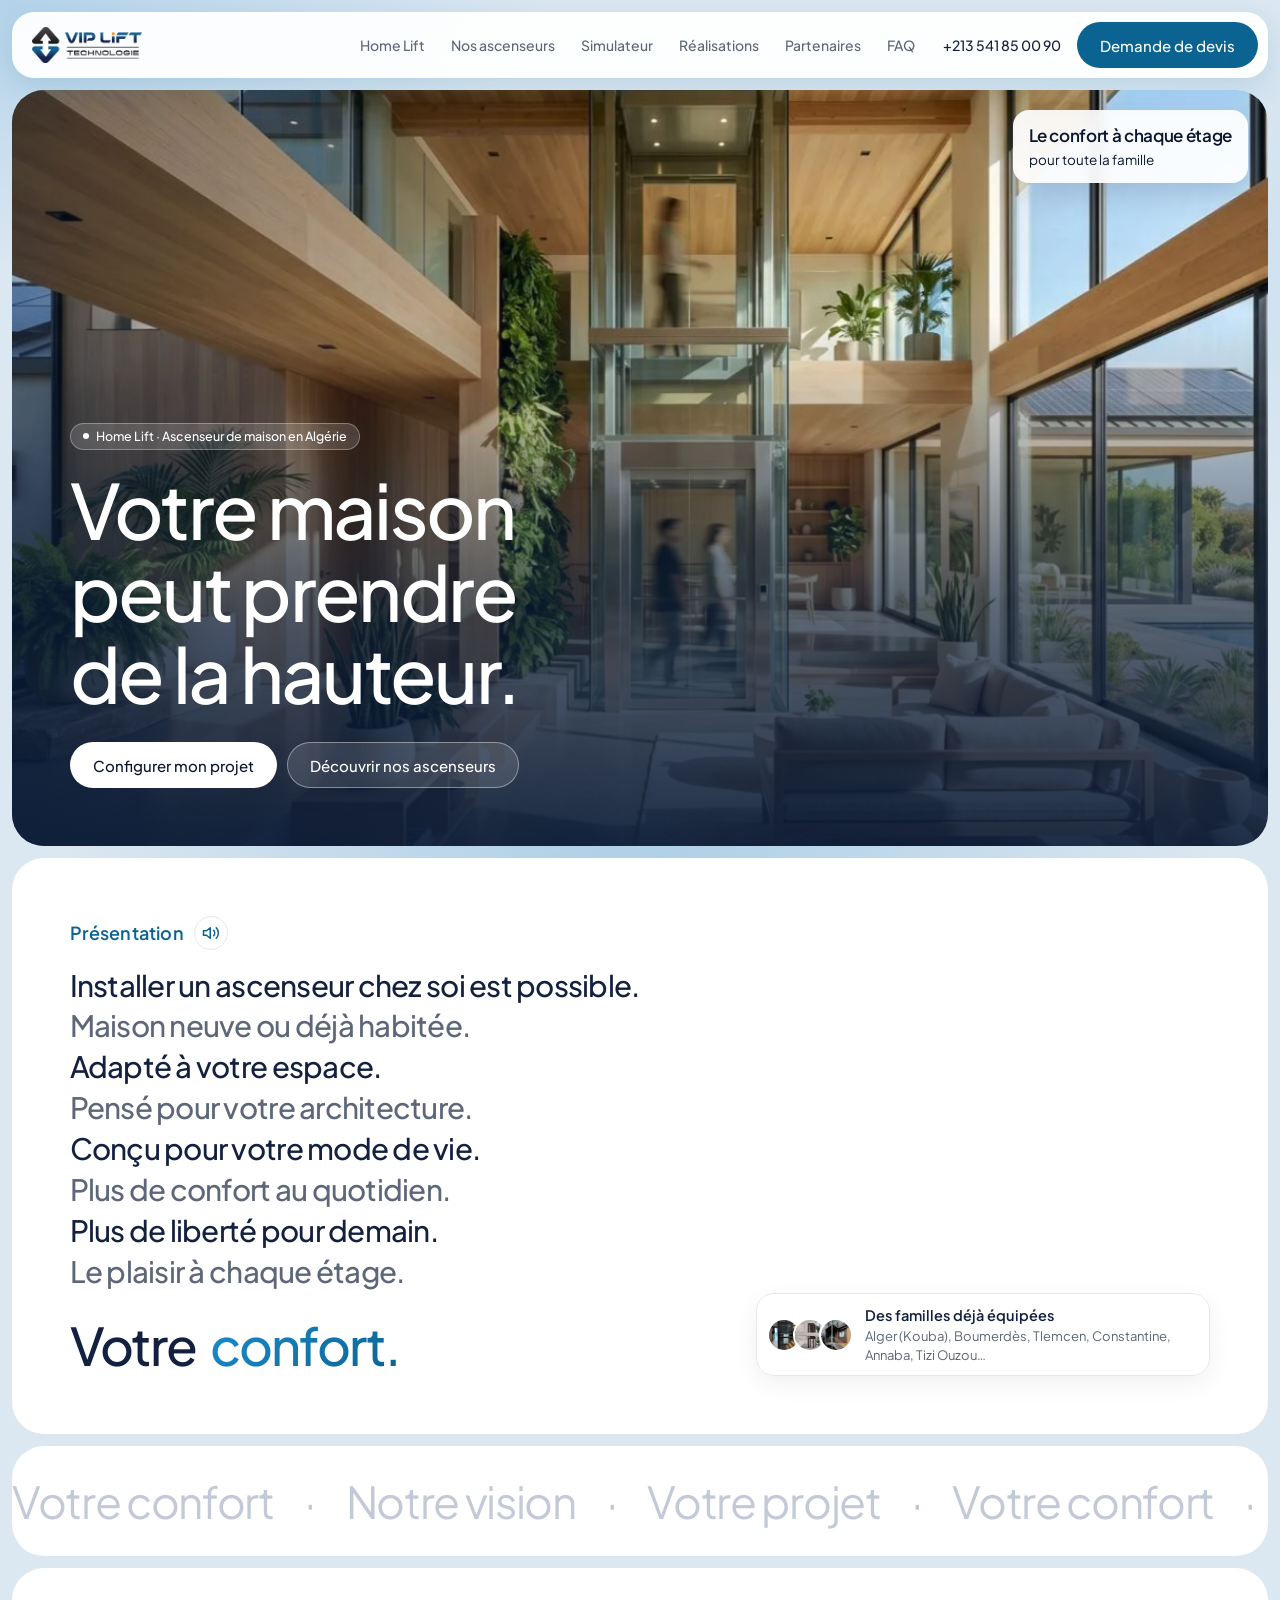
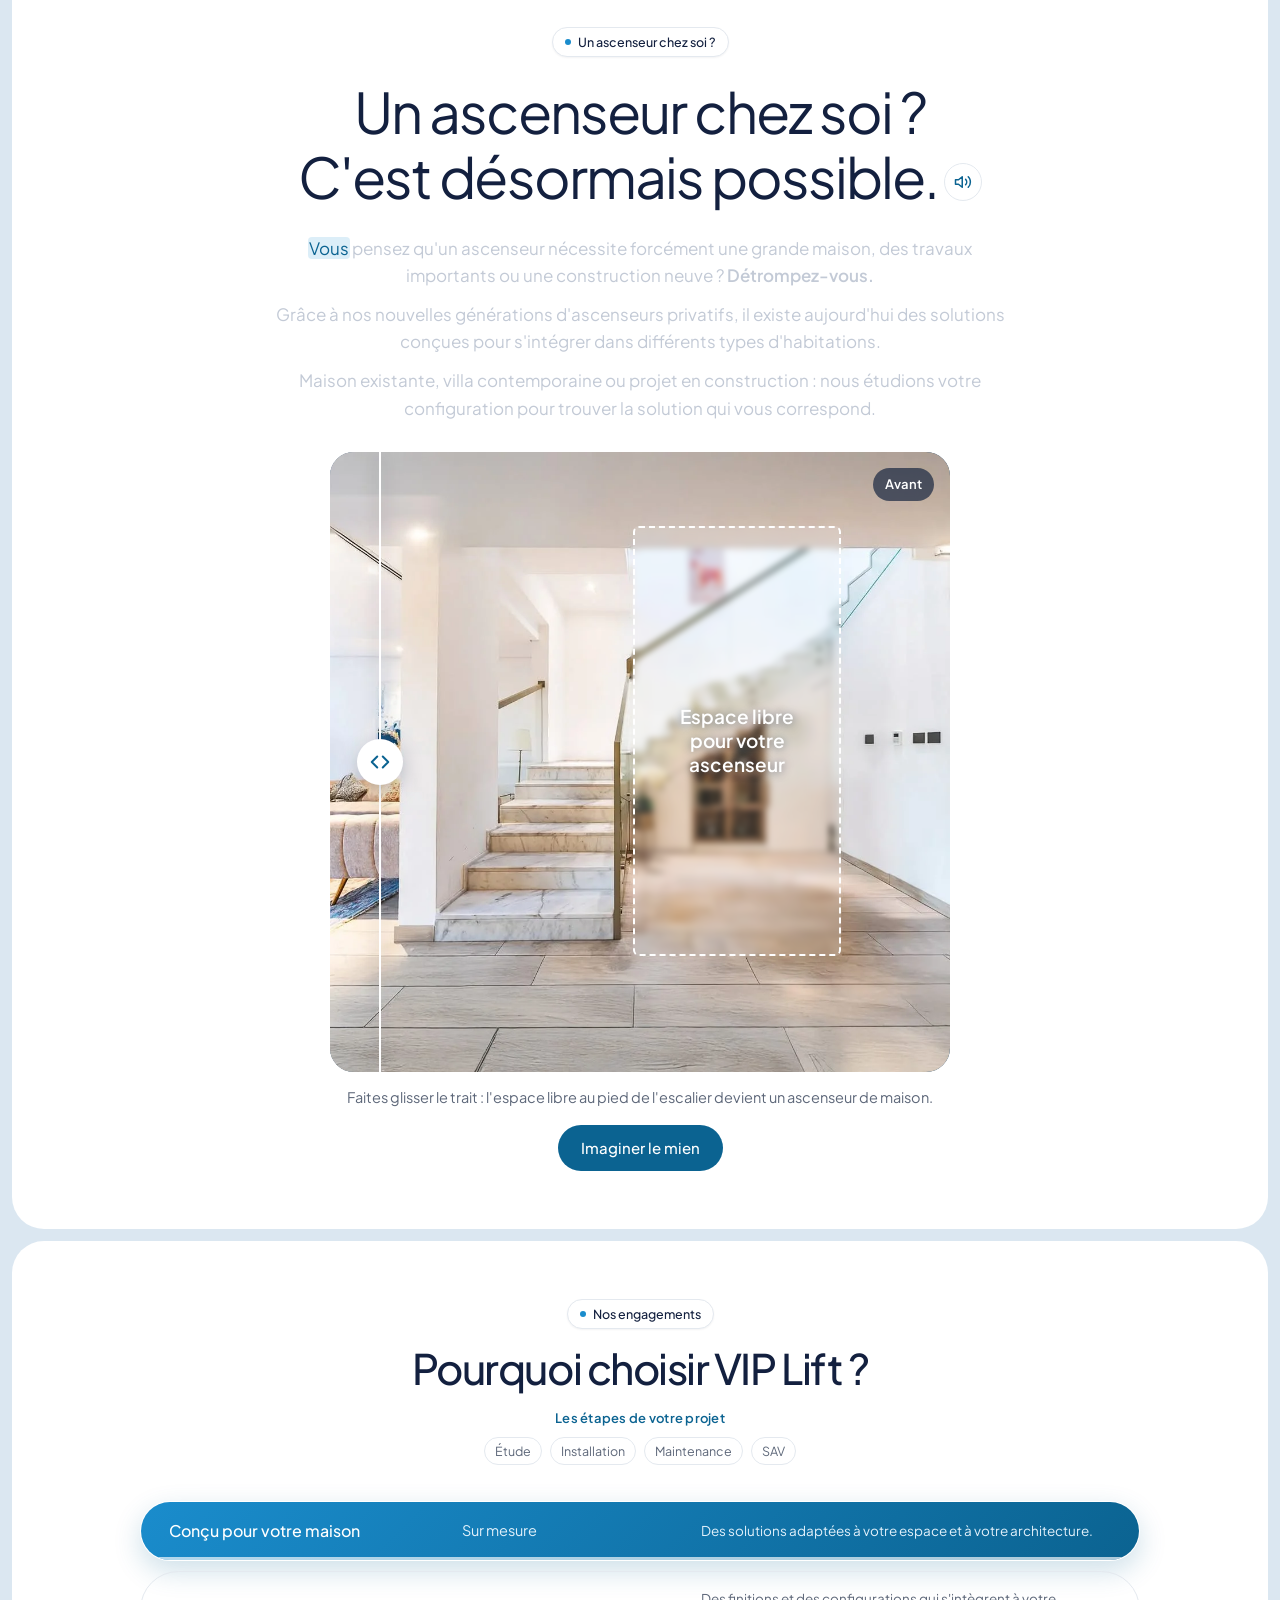
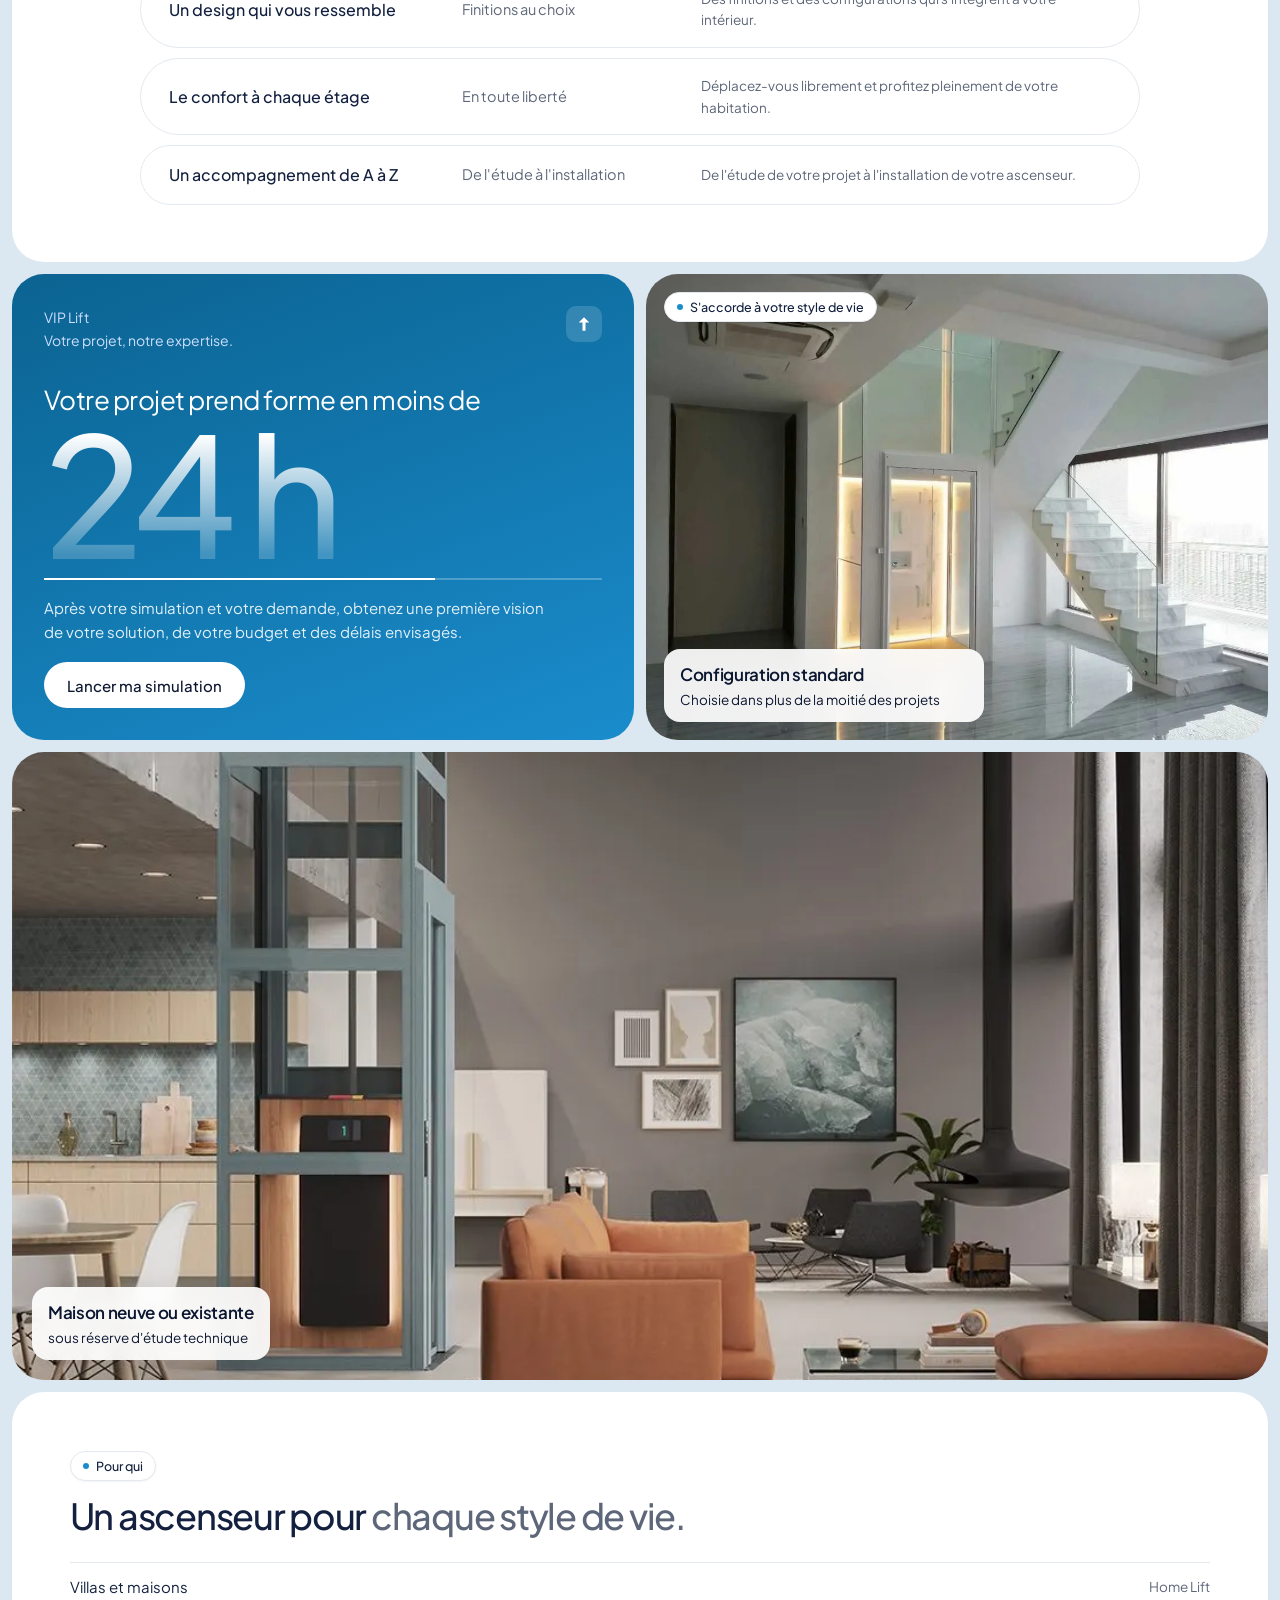
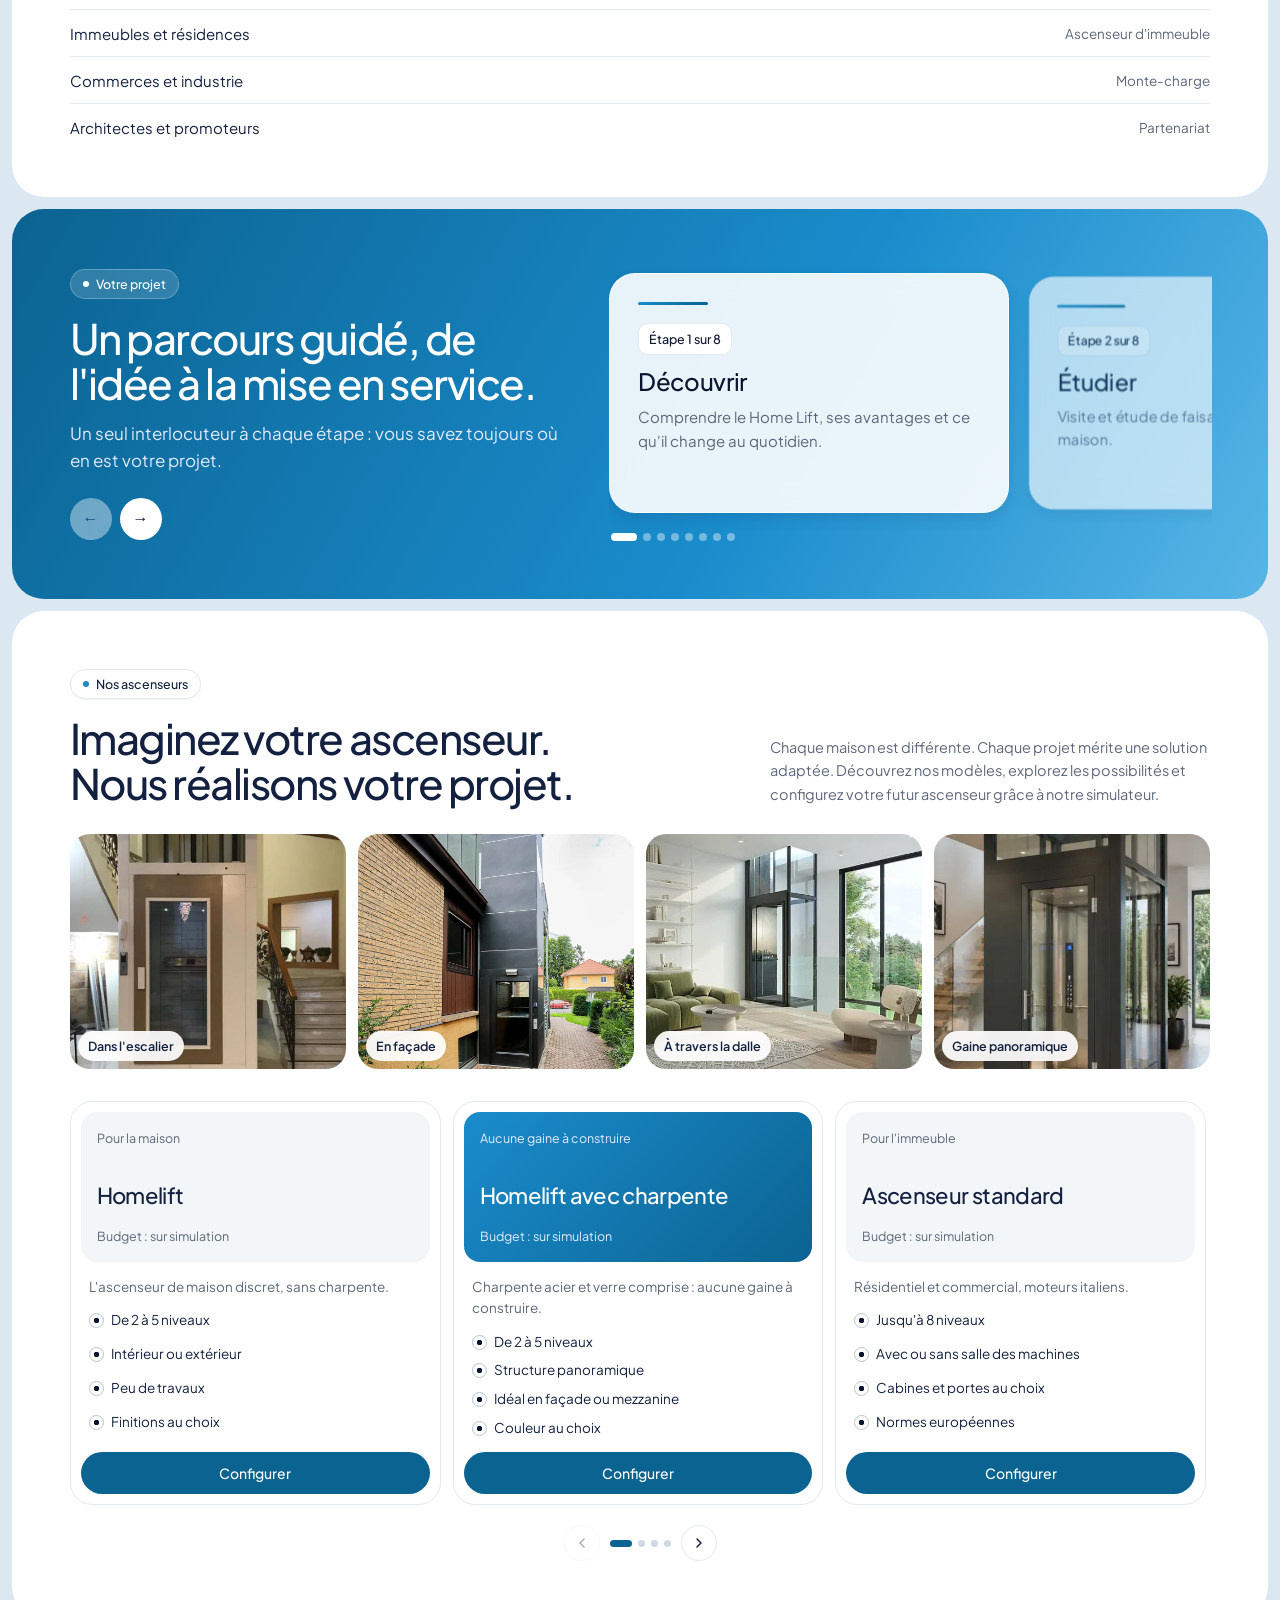
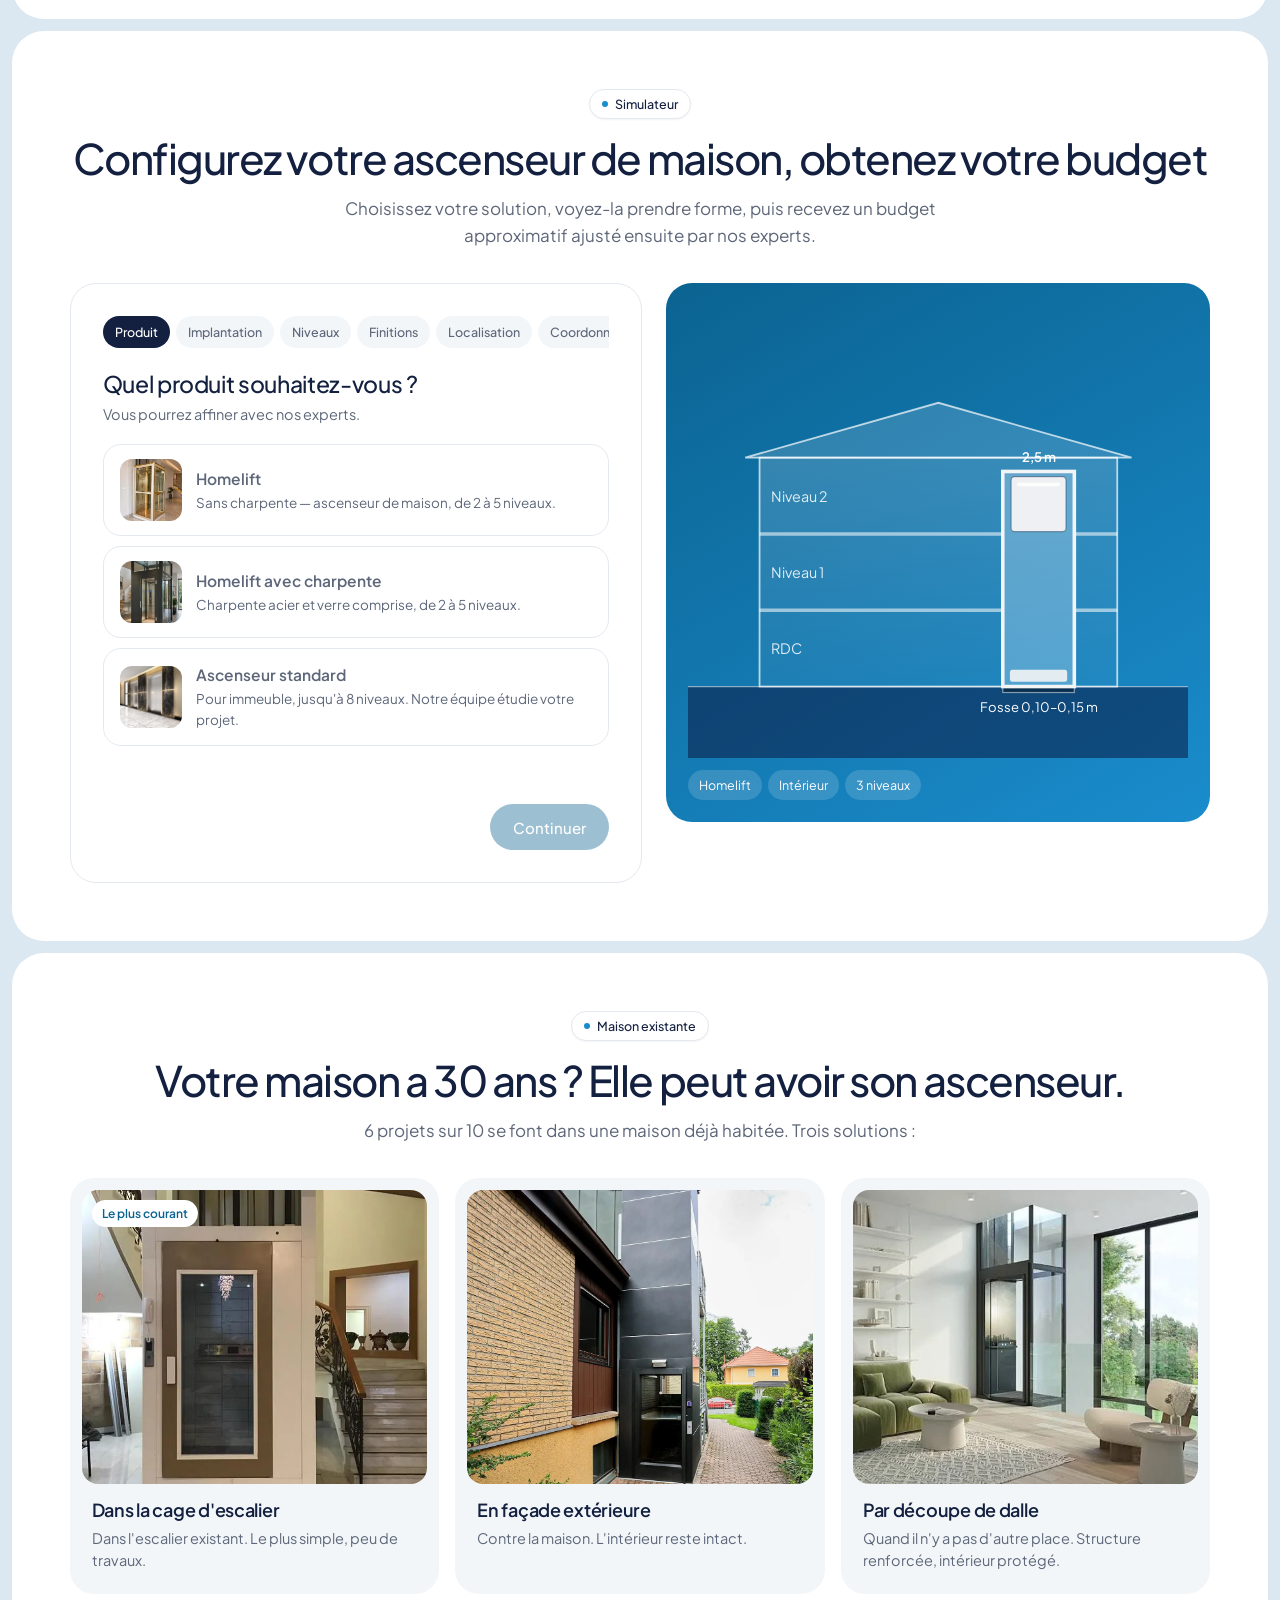
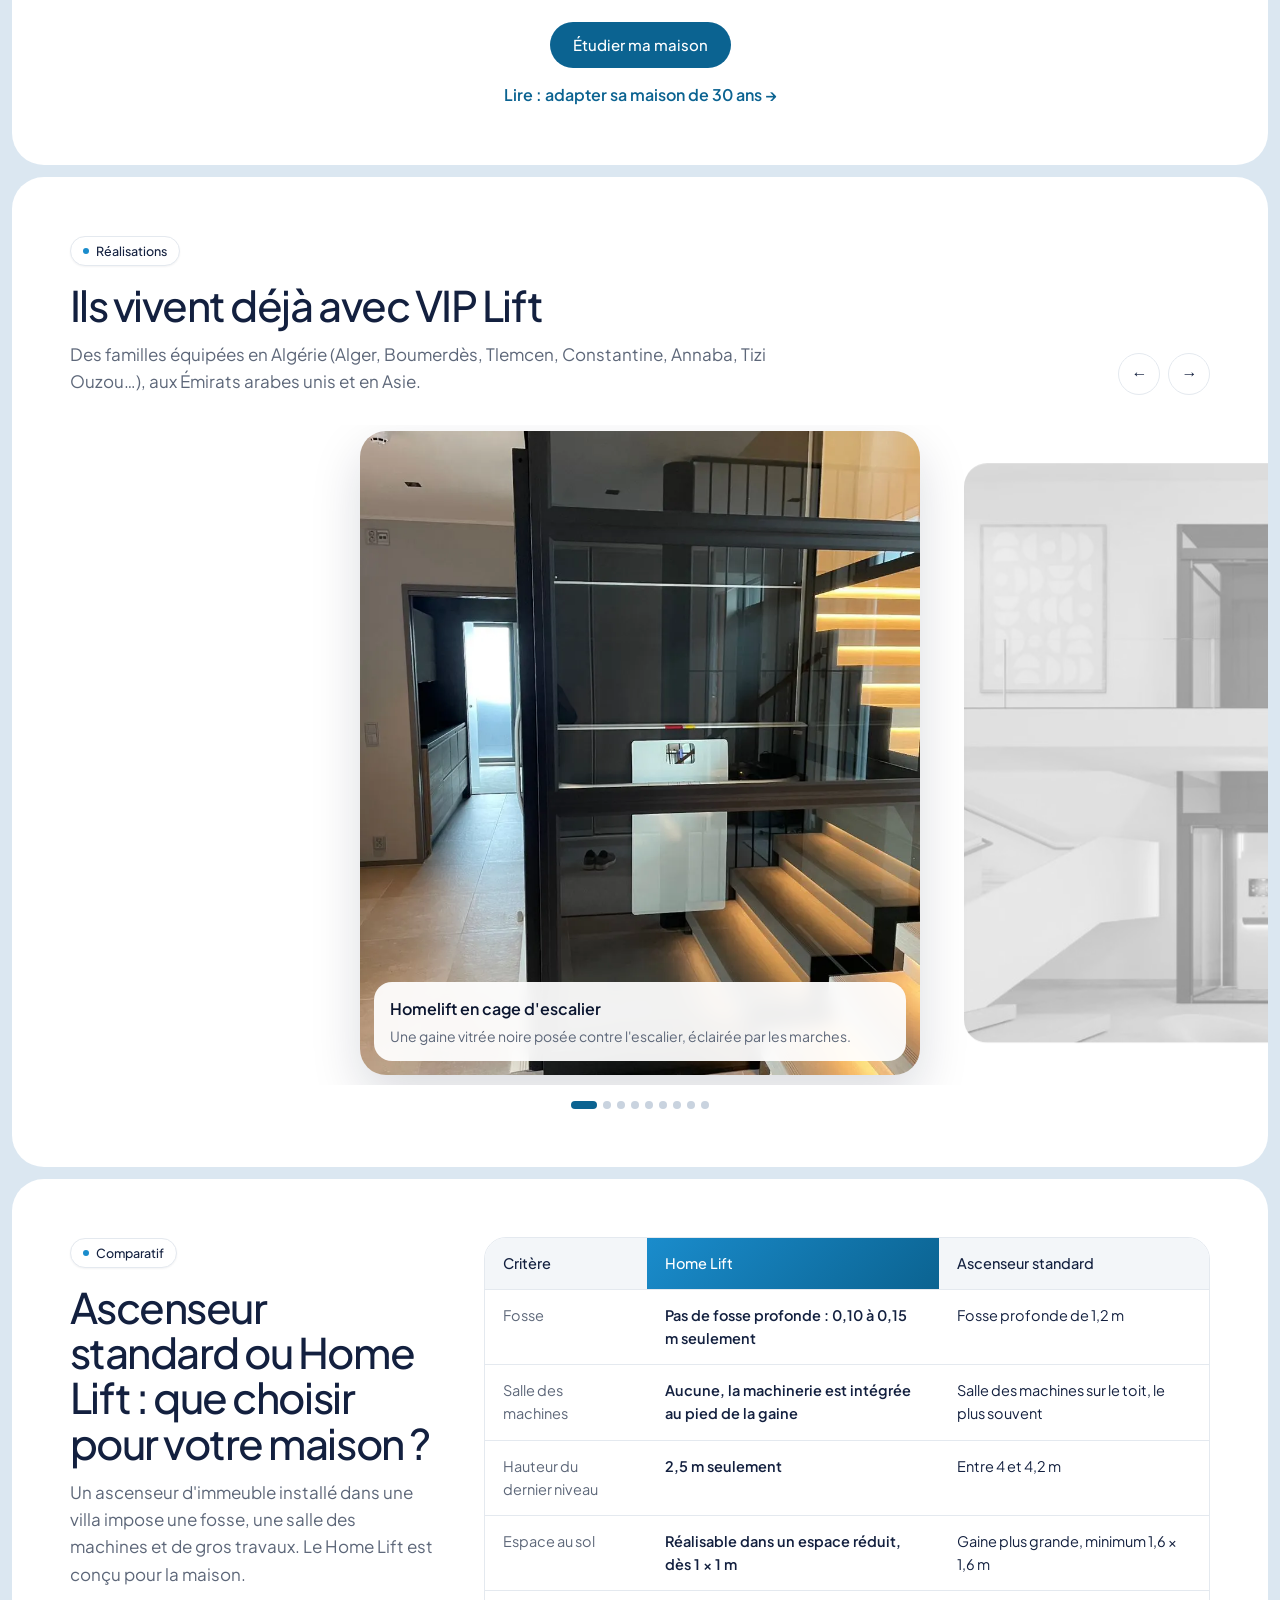
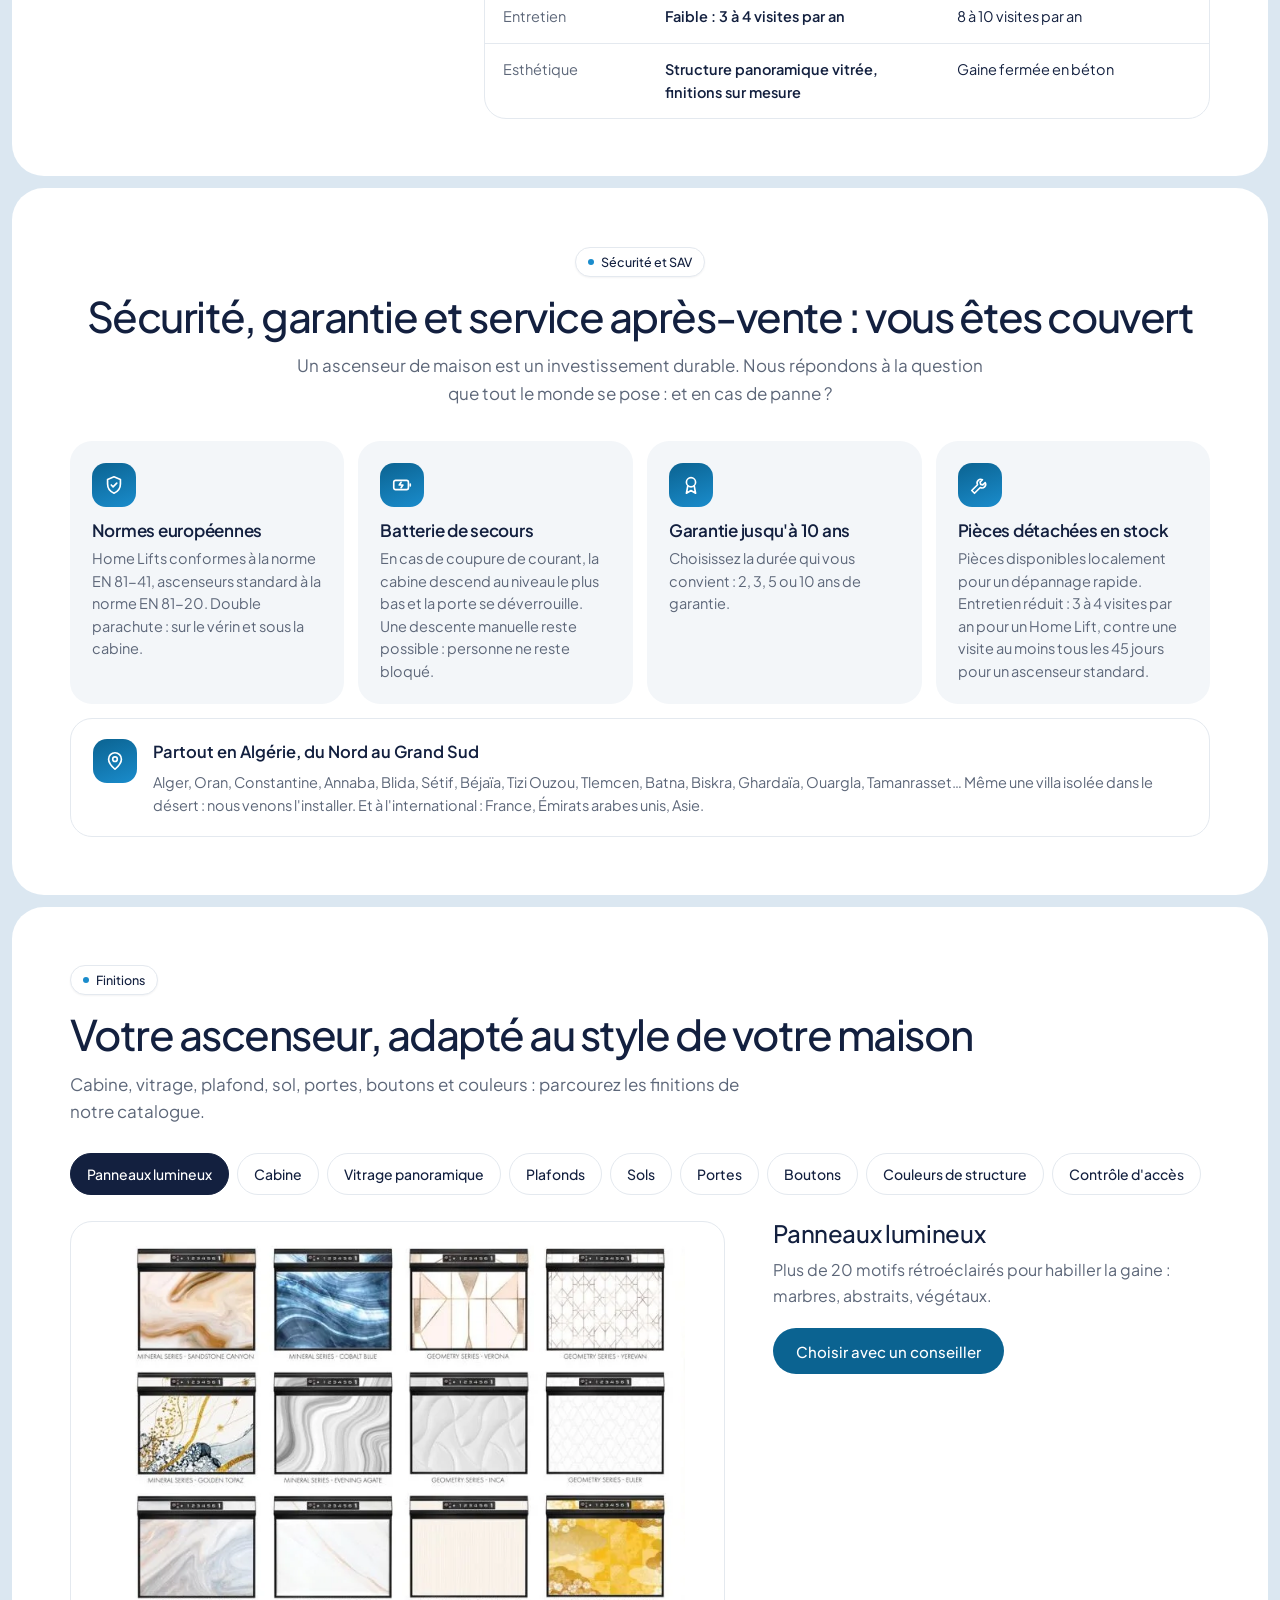
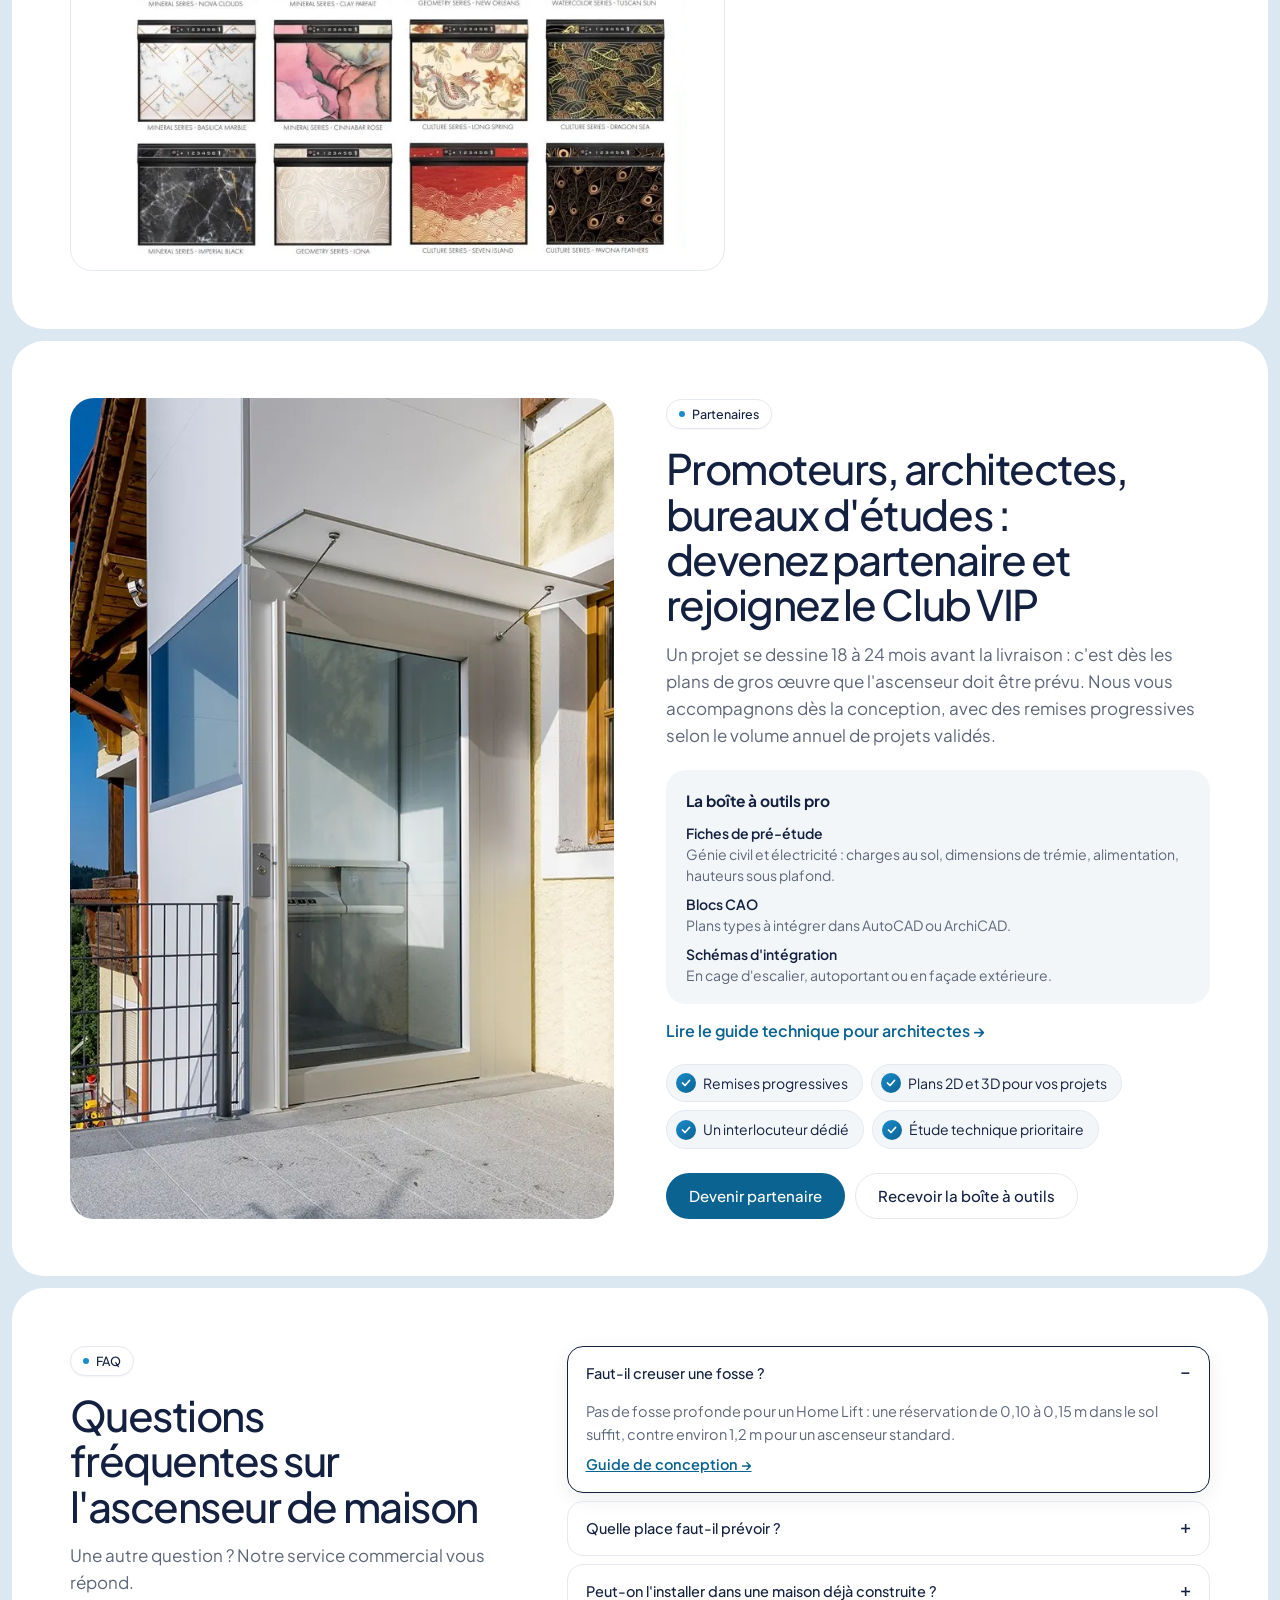
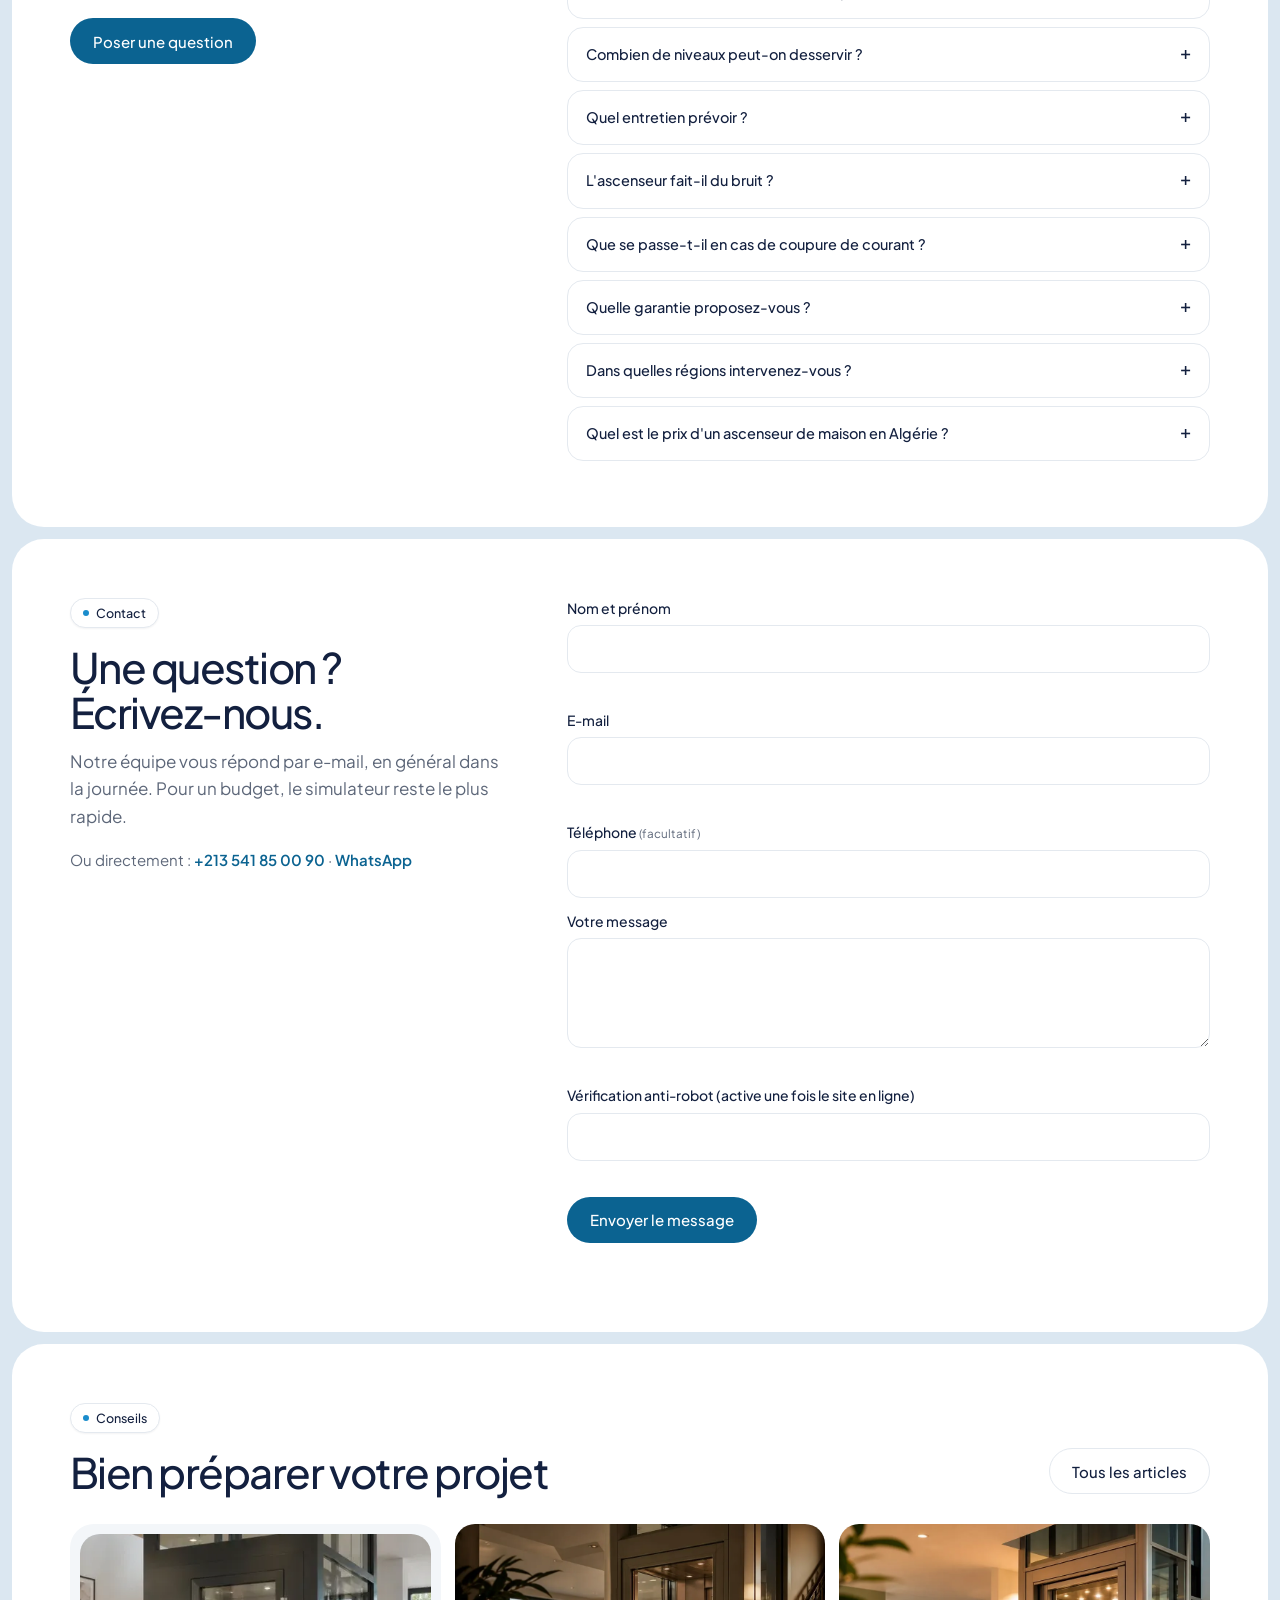
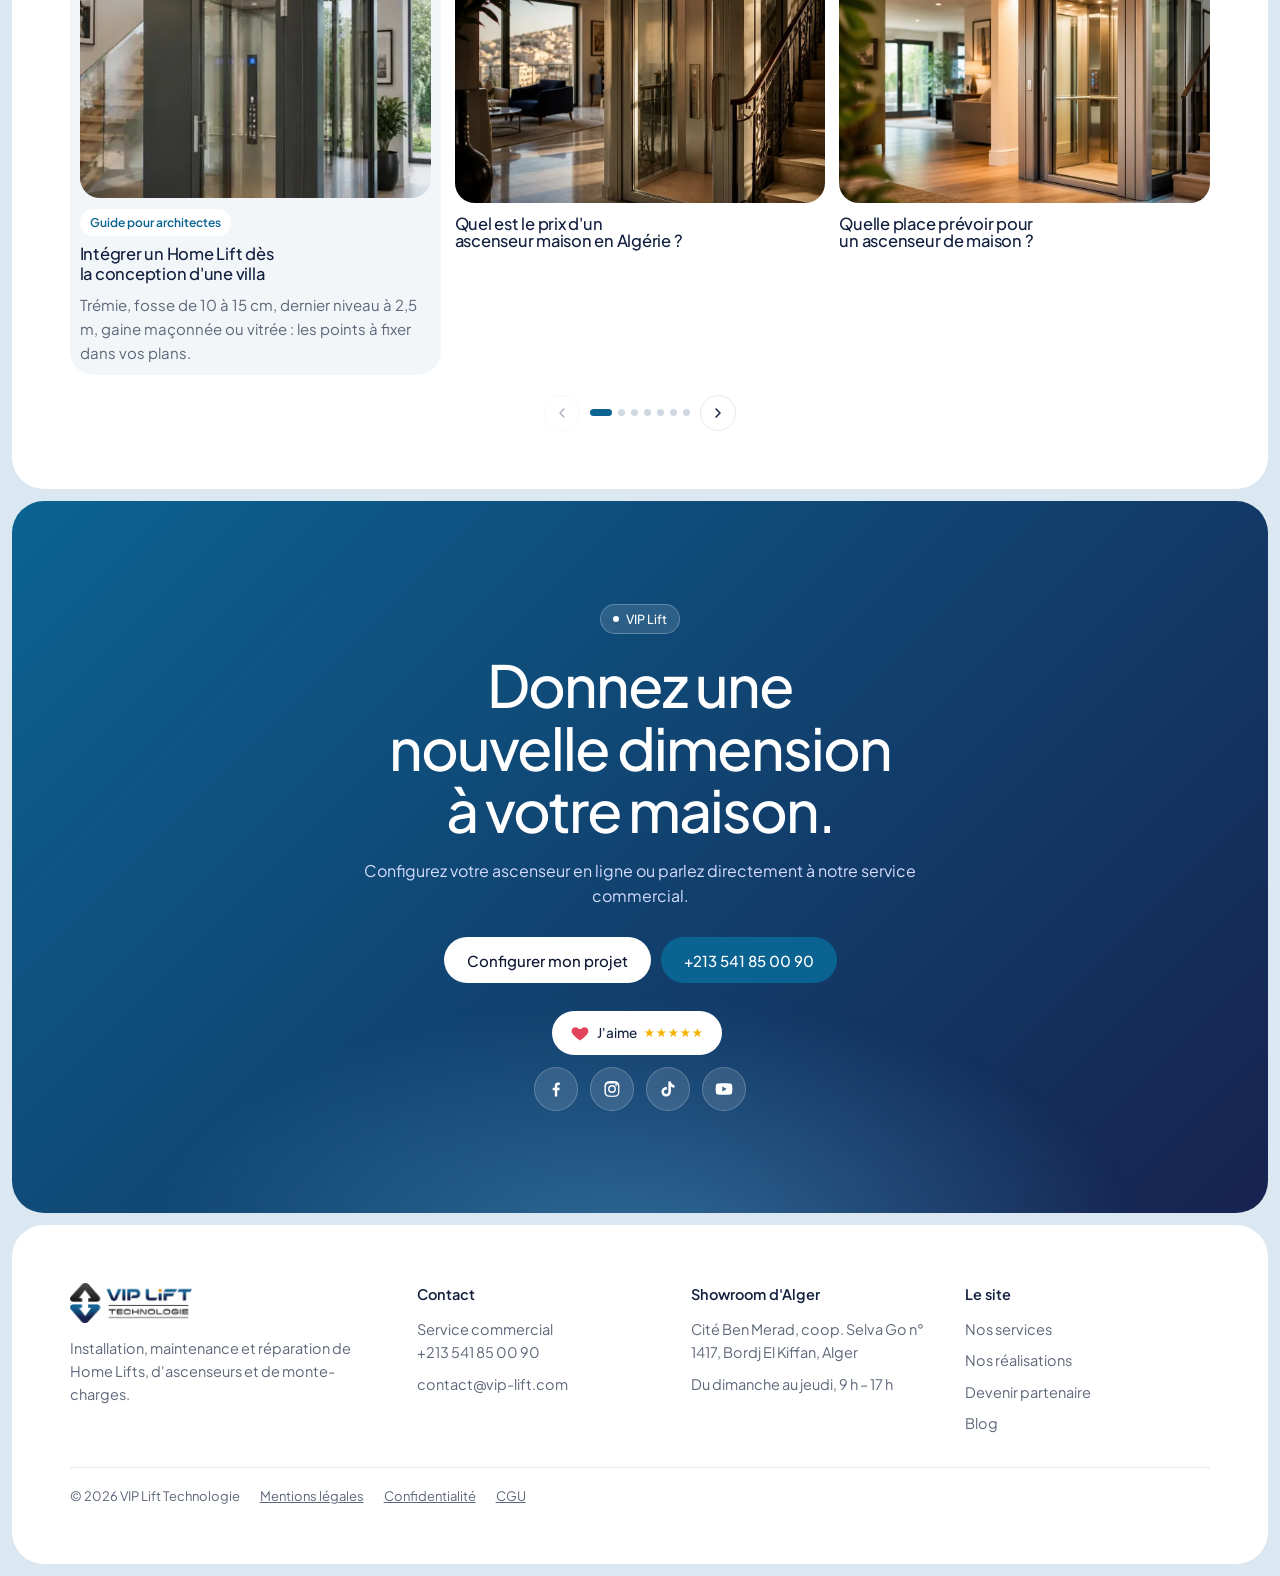
==== mise-en-ligne/index.html @ 2a2d38a4 "Nos ascenseurs : 4 photos d'implantation, modèles dans un carrousel à cartes de même taille Co-Autho" ====
<!DOCTYPE html>
<html lang="fr">
<head>
<meta charset="UTF-8">
<meta name="viewport" content="width=device-width, initial-scale=1">
<title>Ascenseur de maison &amp; Home Lift en Algérie | VIP Lift</title>
<meta name="description" content="Expert en ascenseurs privatifs et home lifts en Algérie. Solutions sur mesure, design et sécurisées pour villas et bâtiments. Devis gratuit.">
<link rel="canonical" href="https://vip-lift.com/">
<meta name="theme-color" content="#0b6391">
<meta property="og:type" content="website">
<meta property="og:locale" content="fr_DZ">
<meta property="og:site_name" content="VIP Lift Technologie">
<meta property="og:title" content="Ascenseur de maison &amp; Home Lift en Algérie | VIP Lift">
<meta property="og:description" content="Expert en ascenseurs privatifs et home lifts en Algérie. Solutions sur mesure, design et sécurisées pour villas et bâtiments. Devis gratuit.">
<meta property="og:url" content="https://vip-lift.com/">
<meta property="og:image" content="https://vip-lift.com/img/accueil.webp">
<meta name="twitter:card" content="summary_large_image">
<link rel="preload" as="image" href="img/accueil.webp" fetchpriority="high">
<script type="application/ld+json">[{"@context": "https://schema.org", "@type": "HomeAndConstructionBusiness", "@id": "https://vip-lift.com/#entreprise", "name": "VIP Lift Technologie", "description": "Fourniture, installation et maintenance de Home Lifts (ascenseurs de maison), d'ascenseurs d'immeuble et de monte-charges en Algérie.", "url": "https://vip-lift.com/", "logo": "https://vip-lift.com/img/logo-h.png", "image": "https://vip-lift.com/img/accueil.webp", "telephone": "+213541850090", "email": "contact@vip-lift.com", "address": {"@type": "PostalAddress", "streetAddress": "Cité Ben Merad, coopérative Selva Go n° 1417", "addressLocality": "Bordj El Kiffan", "addressRegion": "Alger", "addressCountry": "DZ"}, "areaServed": [{"@type": "Country", "name": "Algérie"}, {"@type": "Country", "name": "France"}, {"@type": "Country", "name": "Émirats arabes unis"}], "knowsAbout": ["Home Lift", "Ascenseur de maison", "Ascenseur privatif", "Ascenseur d'immeuble", "Monte-charge"], "openingHoursSpecification": [{"@type": "OpeningHoursSpecification", "dayOfWeek": ["Sunday", "Monday", "Tuesday", "Wednesday", "Thursday"], "opens": "09:00", "closes": "17:00"}], "sameAs": ["https://www.facebook.com/viplifttechnologie/", "https://www.instagram.com/vip.lift.algeria/", "https://www.tiktok.com/@vip.lift"], "hasMap": "https://maps.google.com/?cid=10675957484055196396"}, {"@context": "https://schema.org", "@type": "FAQPage", "mainEntity": [{"@type": "Question", "name": "Faut-il creuser une fosse ?", "acceptedAnswer": {"@type": "Answer", "text": "Pas de fosse profonde pour un Home Lift : une réservation de 0,10 à 0,15 m dans le sol suffit, contre environ 1,2 m pour un ascenseur standard."}}, {"@type": "Question", "name": "Quelle place faut-il prévoir ?", "acceptedAnswer": {"@type": "Answer", "text": "Un Home Lift peut s'installer dans un espace réduit, à partir de 1 × 1 m au sol. Un ascenseur standard demande une gaine d'au moins 1,6 × 1,6 m."}}, {"@type": "Question", "name": "Peut-on l'installer dans une maison déjà construite ?", "acceptedAnswer": {"@type": "Answer", "text": "Oui, sous réserve de faisabilité technique : dans un hall, une cage d'escalier, une trémie de dalle ou à l'extérieur, en façade. La visite technique permet de le confirmer."}}, {"@type": "Question", "name": "Combien de niveaux peut-on desservir ?", "acceptedAnswer": {"@type": "Answer", "text": "De 2 à 5 niveaux pour un Home Lift, avec ou sans charpente. Au-delà, nous proposons un ascenseur standard."}}, {"@type": "Question", "name": "Quel entretien prévoir ?", "acceptedAnswer": {"@type": "Answer", "text": "Un entretien faible : 3 à 4 visites par an pour un Home Lift, contre une visite au moins tous les 45 jours (8 à 10 par an) pour un ascenseur standard. Nos pièces détachées sont en stock localement."}}, {"@type": "Question", "name": "L'ascenseur fait-il du bruit ?", "acceptedAnswer": {"@type": "Answer", "text": "Très peu. Le moteur hydraulique est installé au pied de la gaine, loin des chambres, et ne travaille qu'à la montée : la descente se fait par gravité."}}, {"@type": "Question", "name": "Que se passe-t-il en cas de coupure de courant ?", "acceptedAnswer": {"@type": "Answer", "text": "Une batterie de secours prend le relais : la cabine descend au niveau le plus bas et la porte se déverrouille pour que les personnes puissent sortir. Si la coupure se prolonge, une descente manuelle reste possible."}}, {"@type": "Question", "name": "Quelle garantie proposez-vous ?", "acceptedAnswer": {"@type": "Answer", "text": "Vous choisissez une garantie de 2, 3, 5 ou 10 ans. Nos Home Lifts sont conformes à la norme EN 81-41 et nos ascenseurs standard à la norme EN 81-20."}}, {"@type": "Question", "name": "Dans quelles régions intervenez-vous ?", "acceptedAnswer": {"@type": "Answer", "text": "Partout, sans limite géographique : dans toute l'Algérie, y compris le Grand Sud, en France et à l'international (Émirats arabes unis, Asie)."}}, {"@type": "Question", "name": "Quel est le prix d'un ascenseur de maison en Algérie ?", "acceptedAnswer": {"@type": "Answer", "text": "Le budget dépend du produit, du nombre de niveaux, de l'emplacement et de votre wilaya. Le simulateur vous donne un budget approximatif, confirmé ensuite par nos experts."}}]}]</script>
<link rel="icon" href="img/logo-h.png">
<link rel="preconnect" href="https://fonts.googleapis.com"><link rel="preconnect" href="https://fonts.gstatic.com" crossorigin>
<link href="https://fonts.googleapis.com/css2?family=Plus+Jakarta+Sans:wght@400;500;600&display=swap" rel="stylesheet">
<link rel="stylesheet" href="style.css?v=31">
<script>new MutationObserver(()=>{for(const c of document.querySelectorAll('.stack td:not([data-l])')){let i=0,p=c;while(p=p.previousElementSibling)i+=p.colSpan;c.dataset.l=c.closest('table').rows[0].cells[i]?.textContent||''}}).observe(document,{childList:true,subtree:true})</script>
</head>
<body>

<header class="nav"><div>
  <a class="logo" href="#accueil" aria-label="VIP Lift Technologie – accueil"><img src="img/logo-h.png" alt="VIP Lift Technologie" width="1024" height="334" decoding="async"></a>
  <nav aria-label="Navigation principale">
    <a href="#possible">Home Lift</a><a href="#offres">Nos ascenseurs</a><a href="#simulateur">Simulateur</a><a href="#realisations">Réalisations</a><a href="#partenaires">Partenaires</a><a href="#faq">FAQ</a>
  </nav>
  <a class="tel" href="tel:+213541850090">+213 541 85 00 90</a>
  <a class="btn or" href="#simulateur">Demande de devis</a>
  <button type="button" class="mbtn" id="menuBtn" aria-label="Ouvrir le menu" aria-expanded="false" aria-controls="msheet"><svg viewBox="0 0 24 24" aria-hidden="true"><path d="M4 7h16M4 12h16M4 17h10"/></svg></button>
</div></header>

<main>
<section class="panel heroimg" id="accueil" data-floor="Accueil">
  <img class="kb" src="img/accueil.webp" alt="Ascenseur de maison vitré au cœur d'une villa lumineuse en bois et en verre" fetchpriority="high" width="1482" height="860" decoding="async">
  <div class="hov">
    <h1><span class="pill">Home Lift · Ascenseur de maison en Algérie</span><span class="h1t">Votre maison peut prendre de la hauteur.</span></h1>
    <div class="hcta"><a class="btn wh" href="#simulateur">Configurer mon projet</a><a class="btn glass" href="#offres">Découvrir nos ascenseurs</a></div>
  </div>
  <div class="chip hchip"><b>Le confort à chaque étage</b>pour toute la famille</div>
</section>

<section class="panel hero2">
  <div>
    <h2 class="ptitle">Présentation<button type="button" id="ecouter2" class="spk" hidden aria-label="Écouter la présentation" title="Écouter la présentation"><svg viewBox="0 0 24 24" aria-hidden="true"><path d="M11 5 6 9H2v6h4l5 4z"/><path class="w1" d="M15.5 8.5a5 5 0 0 1 0 7"/><path class="w2" d="M19 5a10 10 0 0 1 0 14"/></svg></button></h2>
    <ul class="lines" id="lines" aria-label="Aujourd'hui, installer un ascenseur chez soi est possible">
      <li><span>Installer un ascenseur chez soi est possible.</span></li>
      <li><span>Maison neuve ou déjà habitée.</span></li>
      <li><span>Adapté à votre espace.</span></li>
      <li><span>Pensé pour votre architecture.</span></li>
      <li><span>Conçu pour votre mode de vie.</span></li>
      <li><span>Plus de confort au quotidien.</span></li>
      <li><span>Plus de liberté pour demain.</span></li>
      <li><span>Le plaisir à chaque étage.</span></li>
    </ul>
    <p class="rotl" aria-label="Votre confort, notre vision, votre projet">Votre <span class="rot" aria-hidden="true"><span class="rotin" id="rotin"><span>confort.</span><span>vision.</span><span>projet.</span><span>confort.</span></span></span></p>
  </div>
  <div>
    <div class="trust"><div class="av"><img src="img/r1.webp" alt="Home Lift VIP Lift installé dans une villa en Algérie" width="962" height="1280" decoding="async"><img src="img/r6.webp" alt="Ascenseur de maison VIP Lift en Algérie" width="647" height="648" decoding="async"><img src="img/r8.webp" alt="Ascenseur privatif VIP Lift dans une maison" width="1080" height="1080" decoding="async"></div><div><b>Des familles déjà équipées</b><span>Alger (Kouba), Boumerdès, Tlemcen, Constantine, Annaba, Tizi Ouzou…</span></div></div>
  </div>
</section>

<div class="panel marq" aria-hidden="true"><div>
  <span>Votre confort</span><span>Notre vision</span><span>Votre projet</span><span>Votre confort</span><span>Notre vision</span><span>Votre projet</span>
  <span>Votre confort</span><span>Notre vision</span><span>Votre projet</span><span>Votre confort</span><span>Notre vision</span><span>Votre projet</span>
</div></div>

<section class="panel center" id="possible" data-floor="C'est possible">
  <span class="pill">Un ascenseur chez soi ?</span>
  <p class="mani">Un ascenseur chez soi ? C'est désormais possible.<button type="button" id="ecouter" class="spk" hidden aria-label="Écouter le texte" title="Écouter le texte"><svg viewBox="0 0 24 24" aria-hidden="true"><path d="M11 5 6 9H2v6h4l5 4z"/><path class="w1" d="M15.5 8.5a5 5 0 0 1 0 7"/><path class="w2" d="M19 5a10 10 0 0 1 0 14"/></svg></button></p>
  <div class="poss" data-kara>
    <p>Vous pensez qu'un ascenseur nécessite forcément une grande maison, des travaux importants ou une construction neuve ? <b>Détrompez-vous.</b></p>
    <p>Grâce à nos nouvelles générations d'ascenseurs privatifs, il existe aujourd'hui des solutions conçues pour s'intégrer dans différents types d'habitations.</p>
    <p>Maison existante, villa contemporaine ou projet en construction : nous étudions votre configuration pour trouver la solution qui vous correspond.</p>
  </div>
  <div class="possba">
    <div class="ba" id="ba" role="slider" tabindex="0" aria-label="Comparer avant et après l'installation" aria-valuemin="0" aria-valuemax="100" aria-valuenow="8">
    <div class="ba-a"><img src="img/avant.webp" alt="Avant : l'espace vide au pied de l'escalier" loading="lazy" width="1080" height="1080" decoding="async"><div class="ba-zone"><span>Espace libre<br>pour votre ascenseur</span></div></div>
    <div class="ba-b"><img src="img/apres.webp" alt="Après : l'ascenseur de maison installé au pied de l'escalier" loading="lazy" width="1080" height="1080" decoding="async"></div>
    <span class="ba-t l">Après</span><span class="ba-t r">Avant</span>
    <div class="ba-h"><span class="ba-k" aria-hidden="true"><svg viewBox="0 0 24 24"><path d="M9 6l-6 6 6 6M15 6l6 6-6 6"/></svg></span></div>
  </div>
    <p class="bahint">Faites glisser le trait : l'espace libre au pied de l'escalier devient un ascenseur de maison.</p>
    <a class="btn" href="#simulateur">Imaginer le mien</a>
  </div>
</section>

<section class="panel center" id="services" data-floor="Pourquoi VIP Lift">
  <span class="pill">Nos engagements</span>
  <h2 style="margin-top:16px">Pourquoi choisir VIP Lift ?</h2>
  <p class="stl">Les étapes de votre projet</p>
  <div class="tags"><span>Étude</span><span>Installation</span><span>Maintenance</span><span>SAV</span></div>
  <div class="svc" id="svc" style="text-align:left">
    <button type="button" class="row" aria-pressed="false"><b>Conçu pour votre maison</b><span class="tl">Sur mesure</span><span class="ds">Des solutions adaptées à votre espace et à votre architecture.</span></button>
    <button type="button" class="row" aria-pressed="false"><b>Un design qui vous ressemble</b><span class="tl">Finitions au choix</span><span class="ds">Des finitions et des configurations qui s'intègrent à votre intérieur.</span></button>
    <button type="button" class="row" aria-pressed="false"><b>Le confort à chaque étage</b><span class="tl">En toute liberté</span><span class="ds">Déplacez-vous librement et profitez pleinement de votre habitation.</span></button>
    <button type="button" class="row" aria-pressed="false"><b>Un accompagnement de A à Z</b><span class="tl">De l'étude à l'installation</span><span class="ds">De l'étude de votre projet à l'installation de votre ascenseur.</span></button>
  </div>
</section>

<div class="duo" data-floor="Engagement">
  <div class="card stat">
    <div class="top"><span>VIP Lift<br>Votre projet, notre expertise.</span><span class="ic" aria-hidden="true"><svg width="18" height="18" viewBox="0 0 24 24" fill="#fff"><path d="M12 3l7 7h-5v11h-4V10H5z"/></svg></span></div>
    <div><p class="lb">Votre projet prend forme en moins&nbsp;de</p><div class="big">24 h</div><div class="bar"></div><p class="sd">Après votre simulation et votre demande, obtenez une première vision de votre solution, de votre budget et des délais envisagés.</p><a class="btn wh" style="margin-top:18px" href="#simulateur">Lancer ma simulation</a></div>
  </div>
  <div class="card ph"><img src="img/marbre.webp" alt="Ascenseur vitré dans un hall en marbre" loading="lazy" width="1200" height="900" decoding="async"><span class="pill">S'accorde à votre style de vie</span><div class="chip"><b>Configuration standard</b>Choisie dans plus de la moitié des projets</div></div>
</div>







<div class="bigph"><img src="img/salon.webp" alt="Ascenseur vitré installé dans un salon contemporain" loading="lazy" width="1100" height="800" decoding="async"><div class="chip"><b>Maison neuve ou existante</b>sous réserve d'étude technique</div></div>

<section class="panel" id="pourqui" data-floor="Pour qui"><span class="pill">Pour qui</span><h2 style="margin-top:16px;font-size:clamp(26px,3vw,36px)">Un ascenseur pour <span style="color:var(--mut)">chaque style de vie.</span></h2>
    <div class="seg"><div>Villas et maisons<span>Home Lift</span></div><div>Immeubles et résidences<span>Ascenseur d'immeuble</span></div><div>Commerces et industrie<span>Monte-charge</span></div><div>Architectes et promoteurs<span>Partenariat</span></div></div></section>

<section class="panel proc" id="parcours" data-floor="Parcours">
  <div><span class="pill">Votre projet</span><h2 style="margin-top:16px">Un parcours guidé, de l'idée à la mise en service.</h2><p class="lead">Un seul interlocuteur à chaque étape : vous savez toujours où en est votre projet.</p>
    <div class="arrows"><button type="button" id="pPrev" aria-label="Étape précédente">←</button><button type="button" id="pNext" aria-label="Étape suivante">→</button></div></div>
  <div><div class="deck" id="deck" aria-label="Étapes du projet, faites défiler"></div><div class="dots" id="dots"></div><p class="swipe">Faites glisser pour voir les étapes →</p></div>
</section>

<section class="panel" id="offres" data-floor="Solutions">
  <div class="planhd"><div><span class="pill">Nos ascenseurs</span><h2 style="margin-top:16px">Imaginez votre ascenseur.<br>Nous réalisons votre projet.</h2></div><p>Chaque maison est différente. Chaque projet mérite une solution adaptée. Découvrez nos modèles, explorez les possibilités et configurez votre futur ascenseur grâce à notre simulateur.</p></div>
  <div class="impl"> <figure><img src="img/r3.webp" alt="Home Lift installé dans une cage d'escalier" loading="lazy" decoding="async" width="679" height="993"><figcaption>Dans l'escalier</figcaption></figure> <figure><img src="img/r10.webp" alt="Home Lift installé en façade d'une maison" loading="lazy" decoding="async" width="1080" height="1080"><figcaption>En façade</figcaption></figure> <figure><img src="img/r-dalle.webp" alt="Home Lift traversant la dalle d'un salon en double hauteur" loading="lazy" decoding="async" width="588" height="441"><figcaption>À travers la dalle</figcaption></figure> <figure><img src="img/p-charpente.webp" alt="Home Lift panoramique avec charpente acier et verre" loading="lazy" decoding="async" width="480" height="642"><figcaption>Gaine panoramique</figcaption></figure> </div> <div class="plans">
    <article class="plan"><div class="hd"><small>Pour la maison</small><b>Homelift</b><span>Budget : sur simulation</span></div><p class="ds">L'ascenseur de maison discret, sans charpente.</p><ul><li>De 2 à 5 niveaux</li><li>Intérieur ou extérieur</li><li>Peu de travaux</li><li>Finitions au choix</li></ul><a class="btn" href="#simulateur" data-pre="HOME_LIFT_HYDRAULIQUE">Configurer</a></article>
    <article class="plan hot"><div class="hd"><small>Aucune gaine à construire</small><b>Homelift avec charpente</b><span>Budget : sur simulation</span></div><p class="ds">Charpente acier et verre comprise : aucune gaine à construire.</p><ul><li>De 2 à 5 niveaux</li><li>Structure panoramique</li><li>Idéal en façade ou mezzanine</li><li>Couleur au choix</li></ul><a class="btn" href="#simulateur" data-pre="HOME_LIFT_AVEC_CHARPENTE">Configurer</a></article>
    <article class="plan"><div class="hd"><small>Pour l'immeuble</small><b>Ascenseur standard</b><span>Budget : sur simulation</span></div><p class="ds">Résidentiel et commercial, moteurs italiens.</p><ul><li>Jusqu'à 8 niveaux</li><li>Avec ou sans salle des machines</li><li>Cabines et portes au choix</li><li>Normes européennes</li></ul><a class="btn" href="#simulateur" data-pre="ASCENSEUR_STANDARD">Configurer</a></article>
    <article class="plan"><div class="hd"><small>Pour l'industrie</small><b>Monte-charge</b><span>Budget : sur étude</span></div><p class="ds">Robuste et sûr pour les marchandises lourdes.</p><ul><li>Jusqu'à 5 000 kg</li><li>Hydraulique ou électrique</li><li>Double accès</li><li>Acier renforcé</li></ul><a class="btn" href="https://wa.me/213541850090?text=Bonjour%20VIP%20Lift%2C%20je%20souhaite%20un%20devis%20pour%20un%20monte-charge.">Nous contacter</a></article>
  </div>
</section>

<section class="panel" id="simulateur" data-floor="Simulateur">
  <div class="center"><span class="pill">Simulateur</span><h2 style="margin-top:16px">Configurez votre ascenseur de maison, obtenez votre budget</h2><p class="lead">Choisissez votre solution, voyez-la prendre forme, puis recevez un budget approximatif ajusté ensuite par nos experts.</p></div>
  <div class="sim">
    <div class="wiz">
      <div class="stepper" id="stepper"></div>
      <div id="wbody"></div>
    </div>
    <aside class="view" aria-label="Aperçu de votre configuration">
      <svg id="pv" viewBox="0 0 420 380" role="img" aria-label="Coupe de la maison avec l'ascenseur configuré"></svg>
      <div class="lab" id="plab"></div>
    </aside>
  </div>
</section>


<section class="panel" id="renovation" data-floor="Maison existante">
  <div class="center"><span class="pill">Maison existante</span><h2 style="margin-top:16px">Votre maison a 30 ans ? Elle peut avoir son ascenseur.</h2><p class="lead" style="margin-left:auto;margin-right:auto">6 projets sur 10 se font dans une maison déjà habitée. Trois solutions :</p></div>
  <div class="rgrid">
    <article class="rcard"><div class="rimg"><img src="img/r3.webp" alt="Ascenseur de maison installé le long d'un escalier existant" loading="lazy" width="679" height="993" decoding="async"><span class="rtag">Le plus courant</span></div><h3>Dans la cage d'escalier</h3><p>Dans l'escalier existant. Le plus simple, peu de travaux.</p></article>
    <article class="rcard"><div class="rimg"><img src="img/r10.webp" alt="Ascenseur installé en façade extérieure d'une maison" loading="lazy" width="1080" height="1080" decoding="async"></div><h3>En façade extérieure</h3><p>Contre la maison. L'intérieur reste intact.</p></article>
    <article class="rcard"><div class="rimg"><img src="img/r-dalle.webp" alt="Home Lift vitré traversant la dalle d'un salon en double hauteur" loading="lazy" width="588" height="441" decoding="async"></div><h3>Par découpe de dalle</h3><p>Quand il n'y a pas d'autre place. Structure renforcée, intérieur protégé.</p></article>
  </div>
  <div class="center" style="margin-top:28px"><a class="btn" href="#simulateur">Étudier ma maison</a><br><a class="guide-link" href="adapter-maison-30-ans-home-lift.html">Lire : adapter sa maison de 30 ans →</a></div>
</section>

<section class="panel" id="realisations" data-floor="Réalisations">
  <div class="rhead"><div><span class="pill">Réalisations</span><h2 style="margin-top:16px">Ils vivent déjà avec VIP Lift</h2><p class="lead">Des familles équipées en Algérie (Alger, Boumerdès, Tlemcen, Constantine, Annaba, Tizi Ouzou…), aux Émirats arabes unis et en Asie.</p></div>
    <div class="rar"><button type="button" id="rPrev" aria-label="Précédent">←</button><button type="button" id="rNext" aria-label="Suivant">→</button></div></div>
  <div class="car" id="car" tabindex="0" aria-label="Réalisations, faites défiler"></div><div class="cdots" id="cdots"></div>
</section>

<section class="panel" id="comparatif" data-floor="Comparatif">
  <div class="cmpwrap">
    <div><span class="pill">Comparatif</span><h2 style="margin-top:16px">Ascenseur standard ou Home Lift : que choisir pour votre maison ?</h2><p class="lead">Un ascenseur d'immeuble installé dans une villa impose une fosse, une salle des machines et de gros travaux. Le Home Lift est conçu pour la maison.</p></div>
    <table class="stack">
      <thead><tr><th>Critère</th><th>Home Lift</th><th>Ascenseur standard</th></tr></thead>
      <tbody>
        <tr><td>Fosse</td><td>Pas de fosse profonde : 0,10 à 0,15 m seulement</td><td class="nb">Fosse profonde de 1,2 m</td></tr>
        <tr><td>Salle des machines</td><td>Aucune, la machinerie est intégrée au pied de la gaine</td><td>Salle des machines sur le toit, le plus souvent</td></tr>
        <tr><td>Hauteur du dernier niveau</td><td class="nb">2,5 m seulement</td><td>Entre 4 et 4,2 m</td></tr>
        <tr><td>Espace au sol</td><td>Réalisable dans un espace réduit, dès 1 × 1 m</td><td>Gaine plus grande, minimum 1,6 × 1,6 m</td></tr>
        <tr><td>Entretien</td><td>Faible : 3 à 4 visites par an</td><td>8 à 10 visites par an</td></tr>
        <tr><td>Esthétique</td><td>Structure panoramique vitrée, finitions sur mesure</td><td>Gaine fermée en béton</td></tr>
      </tbody>
    </table>
  </div>
</section>

<section class="panel" id="garanties" data-floor="Garanties">
  <div class="center"><span class="pill">Sécurité et SAV</span><h2 style="margin-top:16px">Sécurité, garantie et service après-vente : vous êtes couvert</h2><p class="lead" style="margin-left:auto;margin-right:auto">Un ascenseur de maison est un investissement durable. Nous répondons à la question que tout le monde se pose : et en cas de panne ?</p></div>
  <div class="ggrid">
    <div class="gcard"><span class="gic"><svg viewBox="0 0 24 24" width="22" height="22" fill="none" stroke="currentColor" stroke-width="1.8" stroke-linecap="round" stroke-linejoin="round" aria-hidden="true"><path d="M12 3l7 3v5c0 4.5-3 8.3-7 10-4-1.7-7-5.5-7-10V6z"/><path d="M9 12l2 2 4-4"/></svg></span><h3>Normes européennes</h3><p>Home Lifts conformes à la norme EN 81-41, ascenseurs standard à la norme EN 81-20. Double parachute : sur le vérin et sous la cabine.</p></div>
    <div class="gcard"><span class="gic"><svg viewBox="0 0 24 24" width="22" height="22" fill="none" stroke="currentColor" stroke-width="1.8" stroke-linecap="round" stroke-linejoin="round" aria-hidden="true"><rect x="3" y="7" width="16" height="10" rx="2"/><path d="M21 11v2"/><path d="M11 9l-2 3h4l-2 3"/></svg></span><h3>Batterie de secours</h3><p>En cas de coupure de courant, la cabine descend au niveau le plus bas et la porte se déverrouille. Une descente manuelle reste possible : personne ne reste bloqué.</p></div>
    <div class="gcard"><span class="gic"><svg viewBox="0 0 24 24" width="22" height="22" fill="none" stroke="currentColor" stroke-width="1.8" stroke-linecap="round" stroke-linejoin="round" aria-hidden="true"><circle cx="12" cy="9" r="5"/><path d="M8.5 13 7 21l5-3 5 3-1.5-8"/></svg></span><h3>Garantie jusqu'à 10 ans</h3><p>Choisissez la durée qui vous convient : 2, 3, 5 ou 10 ans de garantie.</p></div>
    <div class="gcard"><span class="gic"><svg viewBox="0 0 24 24" width="22" height="22" fill="none" stroke="currentColor" stroke-width="1.8" stroke-linecap="round" stroke-linejoin="round" aria-hidden="true"><path d="M14.7 6.3a4 4 0 0 0-5.4 5.4L3 18l3 3 6.3-6.3a4 4 0 0 0 5.4-5.4l-2.6 2.6-2.4-.6-.6-2.4z"/></svg></span><h3>Pièces détachées en stock</h3><p>Pièces disponibles localement pour un dépannage rapide. Entretien réduit : 3 à 4 visites par an pour un Home Lift, contre une visite au moins tous les 45 jours pour un ascenseur standard.</p></div>
  </div>
  <div class="zone"><span class="gic"><svg viewBox="0 0 24 24" width="22" height="22" fill="none" stroke="currentColor" stroke-width="1.8" stroke-linecap="round" stroke-linejoin="round" aria-hidden="true"><path d="M12 21s-7-6.2-7-11a7 7 0 0 1 14 0c0 4.8-7 11-7 11z"/><circle cx="12" cy="10" r="2.5"/></svg></span><div><b id="zoneT">Partout en Algérie, du Nord au Grand Sud</b><p id="zoneP">Alger, Oran, Constantine, Annaba, Blida, Sétif, Béjaïa, Tizi Ouzou, Tlemcen, Batna, Biskra, Ghardaïa, Ouargla, Tamanrasset… Même une villa isolée dans le désert : nous venons l'installer. Et à l'international : France, Émirats arabes unis, Asie.</p></div></div>
</section>

<section class="panel" id="finitions" data-floor="Finitions">
  <span class="pill">Finitions</span>
  <h2 style="margin-top:16px">Votre ascenseur, adapté au style de votre maison</h2>
  <p class="lead">Cabine, vitrage, plafond, sol, portes, boutons et couleurs : parcourez les finitions de notre catalogue.</p>
  <div class="tabs" role="tablist" aria-label="Catégories de finitions" id="tabs"></div>
  <div class="fin">
    <div class="board"><img id="finImg" src="img/panels.webp" alt="Planche de finitions de cabine d'ascenseur VIP Lift" width="716" height="772" decoding="async"></div>
    <div class="side"><h3 id="finT"></h3><p id="finP"></p><a class="btn" style="margin-top:20px" href="#simulateur">Choisir avec un conseiller</a></div>
  </div>
</section>

<section class="panel part" id="partenaires" data-floor="Partenaires">
  <div class="pic"><img src="img/facade.webp" alt="Maison avec ascenseur extérieur en façade" loading="lazy" width="1000" height="1000" decoding="async"></div>
  <div><span class="pill">Partenaires</span><h2 style="margin-top:16px">Promoteurs, architectes, bureaux d'études : devenez partenaire et rejoignez le Club VIP</h2>
    <p class="lead">Un projet se dessine 18 à 24 mois avant la livraison : c'est dès les plans de gros œuvre que l'ascenseur doit être prévu. Nous vous accompagnons dès la conception, avec des remises progressives selon le volume annuel de projets validés.</p>
    <div class="tool"><b>La boîte à outils pro</b><ul><li><span>Fiches de pré-étude</span>Génie civil et électricité : charges au sol, dimensions de trémie, alimentation, hauteurs sous plafond.</li><li><span>Blocs CAO</span>Plans types à intégrer dans AutoCAD ou ArchiCAD.</li><li><span>Schémas d'intégration</span>En cage d'escalier, autoportant ou en façade extérieure.</li></ul></div>
    <a class="guide-link" href="guide-home-lift-conception-villa.html">Lire le guide technique pour architectes →</a>
    <div class="who"><span>Remises progressives</span><span>Plans 2D et 3D pour vos projets</span><span>Un interlocuteur dédié</span><span>Étude technique prioritaire</span></div>
    <div class="pbtns"><a class="btn or" href="https://vip-lift.com/devenir-partenaire/">Devenir partenaire</a><a class="btn ghost" href="https://wa.me/213541850090?text=Bonjour%20VIP%20Lift%2C%20je%20suis%20architecte%20/%20bureau%20d%27%C3%A9tudes%20/%20promoteur.%20Je%20souhaite%20recevoir%20la%20bo%C3%AEte%20%C3%A0%20outils%20pro%20%28fiches%20de%20pr%C3%A9-%C3%A9tude%20et%20blocs%20CAO%29." target="_blank" rel="noopener">Recevoir la boîte à outils</a></div></div>
</section>

<section class="panel faq" id="faq" data-floor="FAQ">
  <div><span class="pill">FAQ</span><h2 style="margin-top:16px">Questions fréquentes sur l'ascenseur de maison</h2><p class="lead">Une autre question ? Notre service commercial vous répond.</p><a class="btn" style="margin-top:22px" href="#contact">Poser une question</a></div>
  <div>
    <details open><summary>Faut-il creuser une fosse ?</summary><p>Pas de fosse profonde pour un Home Lift : une réservation de 0,10 à 0,15 m dans le sol suffit, contre environ 1,2 m pour un ascenseur standard. <a class="faql" href="guide-home-lift-conception-villa.html">Guide de conception →</a></p></details>
    <details><summary>Quelle place faut-il prévoir ?</summary><p>Un Home Lift peut s'installer dans un espace réduit, à partir de 1 × 1 m au sol. Un ascenseur standard demande une gaine d'au moins 1,6 × 1,6 m. <a class="faql" href="https://vip-lift.com/quelle-place-faut-il-prevoir-pour-un-ascenseur-de-maison-dimensions-et-conseils/">Quelle place prévoir pour un ascenseur de maison →</a></p></details>
    <details><summary>Peut-on l'installer dans une maison déjà construite ?</summary><p>Oui, sous réserve de faisabilité technique : dans un hall, une cage d'escalier, une trémie de dalle ou à l'extérieur, en façade. La visite technique permet de le confirmer. <a class="faql" href="adapter-maison-30-ans-home-lift.html">Adapter une maison existante →</a></p></details>
    <details><summary>Combien de niveaux peut-on desservir ?</summary><p>De 2 à 5 niveaux pour un Home Lift, avec ou sans charpente. Au-delà, nous proposons un ascenseur standard. <a class="faql" href="https://vip-lift.com/combien-de-niveaux-peut-desservir-un-home-lift-dans-une-villa/">Combien de niveaux pour un Home Lift →</a></p></details>
    <details><summary>Quel entretien prévoir ?</summary><p>Un entretien faible : 3 à 4 visites par an pour un Home Lift, contre une visite au moins tous les 45 jours (8 à 10 par an) pour un ascenseur standard. Nos pièces détachées sont en stock localement. <a class="faql" href="https://vip-lift.com/%f0%9f%94%a7-entretien-dun-home-lift-frequence-cout-et-points-de-controle/">Entretien d'un Home Lift →</a></p></details>
    <details><summary>L'ascenseur fait-il du bruit ?</summary><p>Très peu. Le moteur hydraulique est installé au pied de la gaine, loin des chambres, et ne travaille qu'à la montée : la descente se fait par gravité. <a class="faql" href="home-lift-hydraulique-pied-de-gaine.html">L'hydraulique en pied de gaine →</a></p></details>
    <details><summary>Que se passe-t-il en cas de coupure de courant ?</summary><p>Une batterie de secours prend le relais : la cabine descend au niveau le plus bas et la porte se déverrouille pour que les personnes puissent sortir. Si la coupure se prolonge, une descente manuelle reste possible.</p></details>
    <details><summary>Quelle garantie proposez-vous ?</summary><p>Vous choisissez une garantie de 2, 3, 5 ou 10 ans. Nos Home Lifts sont conformes à la norme EN 81-41 et nos ascenseurs standard à la norme EN 81-20.</p></details>
    <details><summary>Dans quelles régions intervenez-vous ?</summary><p>Partout, sans limite géographique : dans toute l'Algérie, y compris le Grand Sud, en France et à l'international (Émirats arabes unis, Asie).</p></details>
    <details><summary>Quel est le prix d'un ascenseur de maison en Algérie ?</summary><p>Le budget dépend du produit, du nombre de niveaux, de l'emplacement et de votre wilaya. Le simulateur vous donne un budget approximatif, confirmé ensuite par nos experts. <a class="faql" href="https://vip-lift.com/quel-est-le-prix-dun-ascenseur-maison-en-algerie-guide-complet-2026/">Prix d'un ascenseur maison en Algérie →</a></p></details>
  </div>
</section>

<section class="panel ctc" id="contact" data-floor="Nous écrire">
  <div><span class="pill">Contact</span><h2 style="margin-top:16px">Une question ? Écrivez-nous.</h2><p class="lead">Notre équipe vous répond par e-mail, en général dans la journée. Pour un budget, le simulateur reste le plus rapide.</p>
    <p class="ctc-alt">Ou directement : <a href="tel:+213541850090">+213 541 85 00 90</a> · <a href="https://wa.me/213541850090" target="_blank" rel="noopener">WhatsApp</a></p></div>
  <form class="cform" id="cform" novalidate>
    <div class="fld"><label for="cf_nom">Nom et prénom</label><input id="cf_nom" name="nom" autocomplete="name" maxlength="80" required><span class="er" data-e="nom"></span></div>
    <div class="fld"><label for="cf_email">E-mail</label><input id="cf_email" name="email" type="email" autocomplete="email" inputmode="email" maxlength="120" required><span class="er" data-e="email"></span></div>
    <div class="fld"><label for="cf_tel">Téléphone <small>(facultatif)</small></label><input id="cf_tel" name="telephone" type="tel" autocomplete="tel" inputmode="tel" maxlength="30"></div>
    <div class="fld"><label for="cf_msg">Votre message</label><textarea id="cf_msg" name="message" rows="4" maxlength="3000" required></textarea><span class="er" data-e="message"></span></div>
    <div class="fld cf-cap"><label for="cf_cap" id="cf_q">Vérification anti-robot</label><input id="cf_cap" name="captcha" inputmode="numeric" maxlength="3" autocomplete="off" required><span class="er" data-e="captcha"></span></div>
    <input type="text" name="site_web" id="cf_hp" tabindex="-1" autocomplete="off" aria-hidden="true" class="hp">
    <button type="submit" class="btn" id="cf_send">Envoyer le message</button>
    <p class="cf-st" id="cf_st" role="status"></p>
  </form>
</section>
<section class="panel" id="blog" data-floor="Conseils">
  <div class="rhead"><div><span class="pill">Conseils</span><h2 style="margin-top:16px">Bien préparer votre projet</h2></div><a class="btn ghost" href="https://vip-lift.com/blog/">Tous les articles</a></div>
  <div class="posts">
    <a class="post feat" href="guide-home-lift-conception-villa.html"><img src="img/p-charpente.webp" alt="Home Lift avec gaine autoportante en acier et verre" loading="lazy" width="480" height="642" decoding="async"><div><span class="tagp">Guide pour architectes</span><h3>Intégrer un Home Lift dès la conception d'une villa</h3><p>Trémie, fosse de 10 à 15 cm, dernier niveau à 2,5 m, gaine maçonnée ou vitrée : les points à fixer dans vos plans.</p></div></a>
    <a class="post" href="https://vip-lift.com/quel-est-le-prix-dun-ascenseur-maison-en-algerie-guide-complet-2026/"><img src="img/b-prix.webp" alt="Prix d'un ascenseur de maison en Algérie" loading="lazy" width="1024" height="1024" decoding="async"><h3>Quel est le prix d'un ascenseur maison en Algérie ?</h3></a>
    <a class="post" href="https://vip-lift.com/quelle-place-faut-il-prevoir-pour-un-ascenseur-de-maison-dimensions-et-conseils/"><img src="img/b-place.webp" alt="Dimensions et place à prévoir pour un ascenseur de maison" loading="lazy" width="1024" height="1024" decoding="async"><h3>Quelle place prévoir pour un ascenseur de maison ?</h3></a>
    <a class="post" href="adapter-maison-30-ans-home-lift.html"><img src="img/b-existante.webp" alt="Home Lift installé dans une maison existante" loading="lazy" width="1024" height="1024" decoding="async"><h3>Adapter sa maison de 30 ans avec un Home Lift</h3></a>
    <a class="post" href="https://vip-lift.com/combien-de-niveaux-peut-desservir-un-home-lift-dans-une-villa/"><img src="img/b-niveaux.webp" alt="Home Lift desservant plusieurs niveaux d'une villa" loading="lazy" width="1024" height="1024" decoding="async"><h3>Combien de niveaux peut desservir un Home Lift ?</h3></a>
    <a class="post" href="home-lift-hydraulique-pied-de-gaine.html"><img src="img/b-elec.webp" alt="Home Lift hydraulique silencieux avec machinerie en pied de gaine" loading="lazy" width="1024" height="1024" decoding="async"><h3>L'hydraulique en pied de gaine : silence et sécurité</h3></a>
    <a class="post" href="https://vip-lift.com/ascenseur-maison-ou-monte-escalier-quelle-solution-choisir-pour-une-villa-en-algerie/"><img src="img/b-monte.webp" alt="Ascenseur de maison ou monte-escalier" loading="lazy" width="1024" height="1024" decoding="async"><h3>Ascenseur maison ou monte-escalier : que choisir ?</h3></a>
  </div>
</section>

<section class="panel cta" data-floor="Contact">
  <span class="pill">VIP Lift</span>
  <h2>Donnez une nouvelle dimension à votre maison.</h2>
  <p>Configurez votre ascenseur en ligne ou parlez directement à notre service commercial.</p>
  <div class="btns"><a class="btn wh" href="#simulateur">Configurer mon projet</a><a class="btn or" href="tel:+213541850090">+213 541 85 00 90</a></div> <div class="soc">
      <a class="like" id="lk-avis" href="#" target="_blank" rel="noopener"><svg viewBox="0 0 24 24" aria-hidden="true"><path d="M12 21s-7.5-4.6-9.6-9.2C1 8.6 3 5 6.6 5c2.1 0 3.4 1.2 4.1 2.3h2.6C14 6.2 15.3 5 17.4 5 21 5 23 8.6 21.6 11.8 19.5 16.4 12 21 12 21z"/></svg>J'aime<span class="stars">★★★★★</span></a>
      <a class="ic" id="lk-facebook" href="#" target="_blank" rel="noopener" aria-label="Facebook"><svg viewBox="0 0 24 24"><path d="M13.5 21v-7.5h2.5l.4-3h-2.9V8.6c0-.9.3-1.5 1.5-1.5h1.5V4.4c-.3 0-1.2-.1-2.2-.1-2.2 0-3.7 1.3-3.7 3.8v2.4H8v3h2.6V21h2.9z"/></svg></a>
      <a class="ic" id="lk-instagram" href="#" target="_blank" rel="noopener" aria-label="Instagram"><svg viewBox="0 0 24 24"><path d="M12 7.3A4.7 4.7 0 1 0 12 16.7 4.7 4.7 0 0 0 12 7.3zm0 7.7a3 3 0 1 1 0-6 3 3 0 0 1 0 6zm4.9-8.9a1.1 1.1 0 1 0 0 2.2 1.1 1.1 0 0 0 0-2.2zM20.9 8c-.1-1.5-.4-2.8-1.5-3.9S17 2.7 15.5 2.6C14 2.5 10 2.5 8.5 2.6 7 2.7 5.7 3 4.6 4.1S3.1 6.5 3 8C2.9 9.5 2.9 14.5 3 16c.1 1.5.4 2.8 1.5 3.9s2.4 1.4 3.9 1.5c1.5.1 5.5.1 7 0 1.5-.1 2.8-.4 3.9-1.5s1.4-2.4 1.5-3.9c.1-1.5.1-6.5 0-8zm-2 9.9a3 3 0 0 1-1.7 1.7c-1.2.5-4 .4-5.2.4s-4 .1-5.2-.4a3 3 0 0 1-1.7-1.7c-.5-1.2-.4-4-.4-5.2s-.1-4 .4-5.2a3 3 0 0 1 1.7-1.7c1.2-.5 4-.4 5.2-.4s4-.1 5.2.4a3 3 0 0 1 1.7 1.7c.5 1.2.4 4 .4 5.2s.1 4-.4 5.2z"/></svg></a>
      <a class="ic" id="lk-tiktok" href="#" target="_blank" rel="noopener" aria-label="TikTok"><svg viewBox="0 0 24 24"><path d="M16.6 5.8A4.3 4.3 0 0 1 15.5 3h-3.1v12.4a2.6 2.6 0 1 1-1.8-2.5V9.7a5.7 5.7 0 1 0 4.9 5.7V9.1a7.3 7.3 0 0 0 4.3 1.4V7.4a4.3 4.3 0 0 1-3.2-1.6z"/></svg></a>
      <a class="ic" id="lk-youtube" href="#" target="_blank" rel="noopener" aria-label="YouTube"><svg viewBox="0 0 24 24"><path d="M21.6 7.2a2.5 2.5 0 0 0-1.8-1.8C18.2 5 12 5 12 5s-6.2 0-7.8.4A2.5 2.5 0 0 0 2.4 7.2 26 26 0 0 0 2 12a26 26 0 0 0 .4 4.8 2.5 2.5 0 0 0 1.8 1.8C5.8 19 12 19 12 19s6.2 0 7.8-.4a2.5 2.5 0 0 0 1.8-1.8A26 26 0 0 0 22 12a26 26 0 0 0-.4-4.8zM10 15V9l5.2 3L10 15z"/></svg></a>
    </div>
</section>
</main>

<footer class="panel">
  <div class="ft">
    <div><img src="img/logo-h.png" alt="VIP Lift Technologie" width="1024" height="334" decoding="async"><p style="color:var(--mut);margin-top:14px;max-width:34ch">Installation, maintenance et réparation de Home Lifts, d'ascenseurs et de monte-charges.</p></div>
    <div><h4>Contact</h4><ul><li>Service commercial<br><a href="tel:+213541850090">+213 541 85 00 90</a></li><li><a href="mailto:contact@vip-lift.com">contact@vip-lift.com</a></li></ul></div>
    <div><h4>Showroom d'Alger</h4><ul><li>Cité Ben Merad, coop. Selva Go n° 1417, Bordj El Kiffan, Alger</li><li>Du dimanche au jeudi, 9 h – 17 h</li></ul></div>
    <div><h4>Le site</h4><ul><li><a href="https://vip-lift.com/nos-services/">Nos services</a></li><li><a href="https://vip-lift.com/nosrealisations/">Nos réalisations</a></li><li><a href="https://vip-lift.com/devenir-partenaire/">Devenir partenaire</a></li><li><a href="https://vip-lift.com/blog/">Blog</a></li></ul></div>
  </div>
  <div class="legal"><div class="lg"><span>© 2026 VIP Lift Technologie</span><a href="https://vip-lift.com/mentions-legales/">Mentions légales</a><a href="https://vip-lift.com/politique-de-confidentialite-2/">Confidentialité</a><a href="https://vip-lift.com/conditions-generales-dutilisation/">CGU</a></div>
  </div>
</footer>

<div class="floor" aria-hidden="true"><svg id="up" viewBox="0 0 24 24"><path d="M12 3l9 9H3z"/></svg><b id="flN">0</b><span id="flL">Accueil</span><svg id="dn" viewBox="0 0 24 24"><path d="M12 21l-9-9h18z"/></svg></div>
<div class="rail" aria-label="Actions rapides">
  <a href="tel:+213541850090" aria-label="Appeler VIP Lift"><svg viewBox="0 0 24 24" aria-hidden="true"><path d="M5 4h4l2 5-2.5 1.5a11 11 0 0 0 5 5L15 13l5 2v4a2 2 0 0 1-2 2A16 16 0 0 1 3 6a2 2 0 0 1 2-2"/></svg><span>Appeler</span></a>
  <a href="https://wa.me/213541850090" target="_blank" rel="noopener" aria-label="Écrire sur WhatsApp"><svg viewBox="0 0 24 24" aria-hidden="true"><path d="M3.5 20.5 5 16a8.5 8.5 0 1 1 3 3z"/><path d="M9 9.5c0 3 2.5 5.5 5.5 5.5l1-1.5-2-1-1 .8a4 4 0 0 1-1.8-1.8l.8-1-1-2z"/></svg><span>WhatsApp</span></a>
  <a class="rv" href="#simulateur" aria-label="Demander un devis"><svg viewBox="0 0 24 24" aria-hidden="true"><rect x="5" y="3" width="14" height="18" rx="2"/><path d="M8 7h8M8 11h2M12 11h2M16 11h0M8 15h2M12 15h2M8 18h8"/></svg><span>Devis</span></a>
  <a data-lk="avis" href="#" target="_blank" rel="noopener" aria-label="Nous noter sur Google"><svg viewBox="0 0 24 24" aria-hidden="true"><path d="M12 20s-7-4.4-9-8.8C1.7 8.2 3.6 5 7 5c2 0 3.3 1.1 5 3 1.7-1.9 3-3 5-3 3.4 0 5.3 3.2 4 6.2-2 4.4-9 8.8-9 8.8z"/></svg><span>J'aime</span></a>
  <a data-lk="showroom" href="#" target="_blank" rel="noopener" aria-label="Voir le showroom sur Google Maps"><svg viewBox="0 0 24 24" aria-hidden="true"><path d="M12 21s-7-6.2-7-11a7 7 0 0 1 14 0c0 4.8-7 11-7 11z"/><circle cx="12" cy="10" r="2.5"/></svg><span>Showroom</span></a>
</div>
<div class="msheet" id="msheet" aria-hidden="true">
  <div class="msh-bg" data-close></div>
  <nav class="msh" aria-label="Menu du site">
    <div class="msh-hd"><b>Choisissez votre étage</b><button type="button" class="msh-x" data-close aria-label="Fermer le menu"><svg viewBox="0 0 24 24" aria-hidden="true"><path d="M6 6l12 12M18 6 6 18"/></svg></button></div>
    <div class="msh-l"><a href="#accueil" data-go="accueil"><b>0</b><span>Accueil</span></a><a href="#possible" data-go="possible"><b>1</b><span>C'est possible</span></a><a href="#services" data-go="services"><b>2</b><span>Pourquoi VIP Lift</span></a><a href="#offres" data-go="offres"><b>3</b><span>Nos ascenseurs</span></a><a href="#simulateur" data-go="simulateur"><b>4</b><span>Simulateur et budget</span></a><a href="#renovation" data-go="renovation"><b>5</b><span>Maison existante</span></a><a href="#realisations" data-go="realisations"><b>6</b><span>Réalisations</span></a><a href="#comparatif" data-go="comparatif"><b>7</b><span>Home Lift ou standard</span></a><a href="#garanties" data-go="garanties"><b>8</b><span>Sécurité et SAV</span></a><a href="#finitions" data-go="finitions"><b>9</b><span>Finitions</span></a><a href="#partenaires" data-go="partenaires"><b>10</b><span>Partenaires</span></a><a href="#faq" data-go="faq"><b>11</b><span>Questions fréquentes</span></a><a href="#contact" data-go="contact"><b>12</b><span>Nous écrire</span></a><a href="#blog" data-go="blog"><b>13</b><span>Conseils et guides</span></a></div>
    <a class="btn" href="#simulateur" data-go="simulateur" style="width:100%;margin-top:14px">Configurer mon projet</a>
  </nav>
</div>

<script src="liens.js?v=8" defer></script><script src="script.js?v=21" defer></script>
</body>
</html>
---- mise-en-ligne/style.css ----
/* VOICE: le modèle fourni, à la lettre : panneaux blancs très arrondis posés sur un fond nuit bleu-violet, typographie fine, beaucoup d'air.
   IDEA: la page comme une gaine d'ascenseur : chaque panneau est un niveau.
   PICTURE: les vraies photos de vip-lift.com en grandes cartes arrondies, la carte processus en verre dépoli, la coupe animée du simulateur.
   COLOUR and TYPE: fond #0a1440 → indigo → violet, panneaux blancs, encre marine, dégradés bleu-cyan-violet ; orange VIP pour l'action ; Plus Jakarta Sans 400/500.
   LAYOUT: héro, bandeau, chiffre + photo, services en pilules, manifeste, grande photo, deux cartes, processus, offres, simulateur, réalisations, comparatif, finitions, partenaires, FAQ, conseils, bandeau final. */
:root{color-scheme:light;--panel:#fff;--soft:#f3f6f9;--ink:#13203f;--mut:#5d6779;--line:#e4e9ef;--blue:#0b6391;
--btn:#0b6391;--btnink:#fff;--acc:#0b6391;--accink:#fff;--dot:#1a8ccc;
--frame:#dbe7f1;--frame-img:radial-gradient(70% 50% at 0% 0%,#b4d3ea 0%,transparent 60%),radial-gradient(60% 50% at 100% 30%,#cfe2f0 0%,transparent 60%),radial-gradient(70% 50% at 50% 100%,#a9cde6 0%,transparent 65%);
--g-card:linear-gradient(160deg,#0b6391 0%,#1a8ccc 100%);
--g-proc:linear-gradient(120deg,#0b6391 0%,#1a8ccc 60%,#58b6e6 100%);
--g-view:linear-gradient(150deg,#0b6391 0%,#1a8ccc 100%);
--g-acc:linear-gradient(135deg,#1a8ccc 0%,#0b6391 100%);
--g-cta:linear-gradient(135deg,#0b6391 0%,#17224f 100%);--glow:#58b6e666;
--grad:var(--g-view);--grad2:var(--g-acc)}
*{box-sizing:border-box;min-width:0}
html{scroll-behavior:smooth;scroll-padding-top:96px}
body{margin:0;color:var(--ink);font:16px/1.6 'Plus Jakarta Sans',system-ui,sans-serif;overflow-x:clip;background:var(--frame);background-image:var(--frame-img);background-attachment:fixed;padding:0 12px}
img{max-width:100%;display:block;height:auto}
a{color:inherit}
h1,h2,h3{margin:0;font-weight:500;letter-spacing:-.035em;line-height:1.08;text-wrap:balance}
h1{font-size:clamp(38px,5vw,60px)}h2{font-size:clamp(28px,3.4vw,42px)}h3{font-size:19px;letter-spacing:-.015em}
p{margin:0}
.panel{background:var(--panel);border-radius:32px;max-width:1280px;margin:12px auto;padding:clamp(26px,4.5vw,64px);position:relative;overflow:hidden}
.pill{display:inline-flex;align-items:center;gap:7px;border:1px solid var(--line);border-radius:99px;padding:4px 12px;font-size:12.5px;font-weight:500;background:#fff;color:var(--ink);box-shadow:0 1px 2px #0b16300d}
.pill::before{content:"";width:6px;height:6px;border-radius:50%;background:var(--dot)}
.center{text-align:center}.center .lead{margin-inline:auto}
.lead{font-size:17px;color:var(--mut);max-width:58ch;margin-top:14px}
.btn{display:inline-flex;align-items:center;justify-content:center;gap:8px;min-height:46px;padding:0 22px;border-radius:99px;font:500 15px 'Plus Jakarta Sans',sans-serif;text-decoration:none;border:1px solid transparent;cursor:pointer;white-space:nowrap;background:var(--btn);color:var(--btnink)}
.btn.or{background:var(--acc);color:var(--accink)}.btn.or:hover{filter:brightness(1.12)}
.btn.ghost{background:#fff;color:var(--ink);border-color:var(--line)}
.btn.wh{background:#fff;color:#0b1630}
.btn[disabled]{opacity:.4;cursor:not-allowed}
:focus-visible{outline:3px solid var(--blue);outline-offset:2px}
/* nav */
.nav{position:sticky;top:10px;z-index:30;max-width:1280px;margin:12px auto 0}
.nav>div{display:flex;align-items:center;gap:16px;background:#ffffffee;backdrop-filter:blur(12px);border-radius:22px;padding:10px 10px 10px 20px;box-shadow:0 10px 30px #0b639122}
.logo img{height:36px;width:auto}
.nav nav{display:flex;gap:2px;margin-left:auto;font-size:14px;font-weight:500}
.nav nav a{text-decoration:none;color:var(--mut);padding:8px 12px;border-radius:99px}.nav nav a:hover{background:var(--soft);color:var(--ink)}
.tel{font-weight:500;font-size:14px;text-decoration:none;white-space:nowrap}
@media(max-width:1100px){.nav nav{display:none}.tel{margin-left:auto}}
@media(max-width:600px){body{padding:0 8px}.tel{display:none}.nav .btn{margin-left:auto;padding:0 16px;min-height:42px;font-size:14px}.logo img{height:30px}.panel{border-radius:24px;margin:8px auto}}
/* héro photo */
.heroimg{padding:0;min-height:clamp(540px,84vh,780px);display:flex;align-items:flex-end;isolation:isolate}
.heroimg .kb{position:absolute;inset:0;width:100%;height:100%;object-fit:cover;object-position:52% 50%;transform-origin:52% 45%;animation:kb 18s cubic-bezier(.25,.6,.3,1) forwards;z-index:-2}
@keyframes kb{from{transform:scale(1)}to{transform:scale(1.2)}}
.heroimg::after{content:"";position:absolute;inset:0;z-index:-1;background:linear-gradient(180deg,#0b1d3a00 30%,#0b1d3aa6 68%,#0b1d3aeb 100%),linear-gradient(90deg,#0b1d3a59 0%,#0b1d3a00 55%)}
.hov{padding:clamp(26px,4.5vw,64px);color:#fff;max-width:760px;animation:up 1.2s .2s both}
@keyframes up{from{opacity:0;transform:translateY(24px)}}
.hov .pill{background:#ffffff26;border-color:#ffffff4d;color:#fff;box-shadow:none;backdrop-filter:blur(8px)}.hov .pill::before{background:#fff}
.hov h1 .h1t{display:block;margin-top:18px}.hov h1 .pill{letter-spacing:0;line-height:1.4}
.hov h1{color:#fff;font-size:clamp(40px,6vw,76px)}
.btn.glass{background:#ffffff1f;color:#fff;border-color:#ffffff66;backdrop-filter:blur(8px)}
.hchip{right:20px;top:20px;animation:up 1.2s .6s both}
.lines{list-style:none;margin:0;padding:0;display:grid;gap:2px;--fs:clamp(19px,2.3vw,30px)}
.lines li{overflow:hidden;white-space:nowrap;font-size:var(--fs);font-weight:500;letter-spacing:-.025em;line-height:1.32;color:var(--ink)}
.lines li:nth-child(even){color:var(--mut)}
.lines li span{display:block;transform:translateY(110%);transition:transform .9s cubic-bezier(.2,.7,.2,1)}
.lines li.in span{transform:none}
.rotl{margin-top:26px;font-size:clamp(30px,4.2vw,52px);font-weight:500;letter-spacing:-.035em;line-height:1.15;white-space:nowrap;display:flex;gap:.25em}
.rot{display:block;height:1.15em;overflow:hidden;line-height:1.15}
.rotin{display:block;transition:transform .7s cubic-bezier(.2,.7,.2,1)}
.rotin span{display:block;height:1.15em;line-height:1.15;background:var(--g-acc);-webkit-background-clip:text;background-clip:text;color:transparent}
@media(prefers-reduced-motion:reduce){.lines li span{transform:none}}
.hero2{display:grid;grid-template-columns:minmax(0,1.4fr) minmax(0,1fr);gap:clamp(20px,4vw,56px);align-items:end}
@media(max-width:860px){.hero2{grid-template-columns:1fr}}
@media(max-width:600px){.heroimg{min-height:78svh}.hchip{display:none}}
@media(prefers-reduced-motion:reduce){.heroimg .kb,.hov,.hchip{animation:none}}
/* héro */
.hero{display:grid;grid-template-columns:minmax(0,1fr) minmax(0,1.05fr);gap:clamp(24px,4vw,56px);align-items:center}
.hero h1{margin-top:18px}.sig{margin-top:20px;font-weight:600;font-size:15px;letter-spacing:-.01em}.sig span{color:var(--dot);margin:0 6px}.hcta{display:flex;flex-wrap:wrap;gap:10px;margin-top:28px}
.trust{display:inline-flex;max-width:100%;align-items:center;gap:12px;margin-top:30px;border:1px solid var(--line);border-radius:18px;padding:10px 16px 10px 10px;box-shadow:0 8px 24px #0b16300f}
.trust .av{display:flex;flex:none}.trust .av img{flex:none}.trust .av img{width:34px;height:34px;border-radius:50%;object-fit:cover;border:2px solid #fff;margin-left:-8px}.trust .av img:first-child{margin-left:0}
.trust b{display:block;font-size:14.5px;font-weight:600}.trust span{display:block;font-size:13px;line-height:1.45;color:var(--mut)}
.hpic{position:relative;border-radius:26px;overflow:hidden;aspect-ratio:1/1.02}
.hpic img{width:100%;height:100%;object-fit:cover}
.chip{position:absolute;background:#ffffffeb;color:#0b1630;border-radius:16px;padding:12px 16px;font-size:13.5px;box-shadow:0 10px 30px #0b163026;backdrop-filter:blur(8px)}
.chip b{display:block;font-size:17px;font-weight:600;letter-spacing:-.02em}
@media(max-width:900px){.hero{grid-template-columns:1fr}.hpic{aspect-ratio:4/3.4}}
/* bandeau */
.marq{padding:20px 0}
.marq div{display:flex;gap:30px;white-space:nowrap;width:max-content;animation:mq 40s linear infinite;font-size:clamp(26px,3.6vw,44px);font-weight:400;letter-spacing:-.03em;color:#c3c9d6}
.marq span::after{content:"·";margin-left:30px}
@keyframes mq{to{transform:translateX(-50%)}}
/* duo de cartes */
.duo{display:grid;grid-template-columns:minmax(0,1fr) minmax(0,1fr);gap:12px;max-width:1280px;margin:12px auto}
.card{border-radius:32px;overflow:hidden;position:relative;min-height:380px}
.stat{background:var(--g-card);color:#fff;padding:32px;display:flex;flex-direction:column;justify-content:space-between}
.stat .top{display:flex;justify-content:space-between;align-items:flex-start;gap:12px;font-size:14px;color:#cfe0ff;max-width:none}
.stat .ic{width:36px;height:36px;border-radius:10px;background:#ffffff26;display:grid;place-items:center;flex:none}
.stat .lb{font-size:clamp(20px,2.2vw,26px);letter-spacing:-.02em}
.stat .big{font-size:clamp(96px,13vw,170px);font-weight:500;letter-spacing:-.06em;line-height:.85;background:linear-gradient(180deg,#ffffff 10%,#ffffff33 95%);-webkit-background-clip:text;background-clip:text;color:transparent}
.stat{gap:28px}
.stat .sd{margin-top:16px;color:#e2f1fb;font-size:15px;max-width:46ch}
.stat .bar{height:2px;background:#ffffff40;position:relative;margin-top:16px}.stat .bar::after{content:"";position:absolute;left:0;top:0;bottom:0;width:70%;background:#fff}
.card.ph img{position:absolute;inset:0;width:100%;height:100%;object-fit:cover}
.card.ph .pill{position:absolute;left:18px;top:18px}
@media(max-width:760px){.duo{grid-template-columns:1fr;margin:8px auto}.card{border-radius:24px;min-height:320px}}
/* services en pilules */
.tags{display:flex;justify-content:center;flex-wrap:wrap;gap:8px;margin-top:16px}
.tags span{font-size:12.5px;border:1px solid var(--line);border-radius:99px;padding:3px 10px;color:var(--mut)}
.svc{margin:36px auto 0;display:grid;gap:10px;max-width:1000px}
.row{all:unset;box-sizing:border-box;display:grid;grid-template-columns:minmax(0,1fr) minmax(0,.8fr) minmax(0,1.5fr);gap:20px;align-items:center;border:1px solid var(--line);border-radius:99px;padding:16px 28px;cursor:pointer;transition:border-color .2s,box-shadow .2s;font-size:14.5px}
.row{position:relative;overflow:hidden}.row>*{position:relative;z-index:1}.row::before{content:"";position:absolute;inset:0;background:var(--g-acc);opacity:0;transition:opacity .6s ease}.row::after{content:"";position:absolute;left:0;bottom:0;height:3px;width:0;background:#ffffffaa;z-index:1}.row:hover{border-color:#c9cfdb}.row[aria-pressed=true]{border-color:transparent;box-shadow:0 10px 28px #0b639133;color:#fff}.row[aria-pressed=true]::before{opacity:1}.row[aria-pressed=true] .tl,.row[aria-pressed=true] .ds{color:#e2f1fb}.row .tl,.row .ds,.row b{transition:color .6s ease}.row.run::after{animation:fill var(--dwell,2.4s) linear forwards}@keyframes fill{to{width:100%}}
.row:focus-visible{outline:3px solid var(--blue)}
.row b{font-weight:500;font-size:16px}.row .tl{color:var(--mut)}.row .ds{color:var(--mut);font-size:13.5px}
@media(max-width:760px){.row{grid-template-columns:1fr;gap:4px;border-radius:22px;padding:16px 20px}.row .tl{display:none}}
/* manifeste */
.mani{font-size:clamp(28px,4.4vw,56px);font-weight:400;letter-spacing:-.035em;line-height:1.16;max-width:19ch;margin:22px auto 0;text-wrap:balance}
.mani img{display:inline-block;height:.82em;width:.82em;object-fit:cover;border-radius:50%;vertical-align:-.08em;margin:0 .06em;box-shadow:0 4px 12px #0b163033}
.kw{color:#c3cad6;transition:color .35s ease,background-color .35s ease;border-radius:4px;padding:0 1px;margin:0 -1px}
.kw.on{color:var(--ink)}.kw.cur{background:#1a8ccc26;color:var(--blue)}
.poss b .kw.on{color:var(--ink)}
.etp{margin:34px auto 0;max-width:980px;border-radius:24px;overflow:hidden;box-shadow:0 18px 44px #0b163022}.etp img{width:100%;height:auto}
.poss{max-width:62ch;margin:26px auto 0;display:grid;gap:12px;color:var(--mut);font-size:17px}.poss b{color:var(--ink);font-weight:600}
.mani i{font-style:normal;display:inline-grid;place-items:center;height:.82em;padding:0 .28em;border-radius:.24em;background:var(--grad2);color:#fff;font-size:.42em;vertical-align:.32em;letter-spacing:0;font-weight:600}
.bigph{max-width:1280px;margin:12px auto;border-radius:32px;overflow:hidden;aspect-ratio:16/8;position:relative}
.bigph img{width:100%;height:100%;object-fit:cover}
.bigph .chip{left:20px;bottom:20px}
@media(max-width:600px){.bigph{aspect-ratio:4/3.2;border-radius:24px;margin:8px auto}}
/* deux cartes */
.pair{display:grid;grid-template-columns:minmax(0,1fr) minmax(0,1fr);gap:12px;max-width:1280px;margin:12px auto}
.pair .panel{margin:0;max-width:none}
.pair .ph{border-radius:32px;overflow:hidden;position:relative;min-height:380px}
.pair .ph img{position:absolute;inset:0;width:100%;height:100%;object-fit:cover}
.pair .ph .pill{position:absolute;left:18px;top:18px}
.seg{display:grid;gap:10px;margin-top:26px}
.seg div{display:flex;justify-content:space-between;align-items:center;gap:16px;border-top:1px solid var(--line);padding-top:12px;font-size:15px}
.seg span{color:var(--mut);font-size:13.5px;text-align:right}
@media(max-width:760px){.pair{grid-template-columns:1fr;margin:8px auto}.pair .ph{min-height:300px;border-radius:24px}}
/* processus */
.proc{background:var(--g-proc);color:#fff;display:grid;grid-template-columns:minmax(0,.9fr) minmax(0,1.1fr);gap:clamp(24px,4vw,56px);align-items:center}
.proc .pill{background:#ffffff26;border-color:#ffffff40;color:#fff;box-shadow:none}.proc .pill::before{background:#fff}
.proc h2{color:#fff}.proc .lead{color:#e1eaff}
.deck{display:flex;gap:14px;overflow-x:auto;scroll-snap-type:x mandatory;scrollbar-width:none;padding:6px 2px 18px;margin:0 -2px;-webkit-overflow-scrolling:touch;overscroll-behavior-x:contain}
.deck::-webkit-scrollbar{display:none}
.st{flex:none;width:min(86%,400px);min-height:240px;scroll-snap-align:start;background:#ffffffe6;backdrop-filter:blur(14px);color:#0b1630;border-radius:26px;padding:28px;border:1px solid #ffffffaa;box-shadow:0 6px 14px #0a14401a;transition:transform .35s,opacity .35s;opacity:.7;transform:scale(.97)}
.st.on{opacity:1;transform:none}
.dots{display:flex;gap:6px;margin-top:2px}.dots button{width:8px;height:8px;border-radius:99px;border:0;padding:0;background:#ffffff66;cursor:pointer;transition:width .3s,background .3s}.dots button.on{width:26px;background:#fff}
.swipe{font-size:13px;color:#e2f1fb;margin-top:10px;display:none}
.st .bar{width:70px;height:3px;border-radius:3px;background:var(--grad2)}
.st small{display:inline-flex;align-items:center;gap:6px;border:1px solid var(--line);border-radius:10px;padding:5px 10px;font-weight:500;font-size:12.5px;margin-top:18px;background:#fff}
.st h3{font-size:24px;margin-top:14px}.st p{color:#5d667a;margin-top:10px;font-size:15px}
.arrows{display:flex;gap:8px;margin-top:24px;align-items:center}
.arrows button{width:42px;height:42px;border-radius:50%;border:0;background:#fff;color:#0b1630;font-size:16px;cursor:pointer;transition:opacity .2s}.arrows button:disabled{opacity:.4;cursor:default}
.proc>div:last-child{min-width:0}
@media(max-width:900px){.proc{grid-template-columns:1fr}.deck{margin-top:20px}.swipe{display:block}}
/* offres */
.planhd{display:flex;justify-content:space-between;align-items:end;gap:20px;flex-wrap:wrap}
.planhd p{max-width:40ch;color:var(--mut);font-size:14.5px}
.plans{display:grid;grid-template-columns:repeat(4,minmax(0,1fr));gap:12px;margin-top:32px}
.plan{border:1px solid var(--line);border-radius:22px;padding:10px;display:flex;flex-direction:column}
.plan .hd{background:var(--soft);border-radius:16px;padding:16px;min-height:150px;display:flex;flex-direction:column;justify-content:space-between}
.plan .hd small{font-size:12.5px;color:var(--mut)}
.plan .hd b{font-size:22px;font-weight:500;letter-spacing:-.03em;margin-top:18px}
.plan .hd span{font-size:12.5px;color:var(--mut)}
.plan.hot .hd{background:var(--grad2);color:#fff}.plan.hot .hd small,.plan.hot .hd span{color:#e6ecff}
.plan .ds{font-size:13.5px;color:var(--mut);padding:14px 8px 6px}
.plan ul{list-style:none;margin:0;padding:6px 8px 14px;display:grid;gap:7px;font-size:13.5px;flex:1}
.plan li{padding-left:22px;position:relative}.plan li::before{content:"";position:absolute;left:0;top:4px;width:13px;height:13px;border-radius:50%;border:1px solid #b9c1d1;background:radial-gradient(circle,#0b1630 0 2.5px,transparent 3px)}
.plan .btn{width:100%;min-height:42px;font-size:14px}
@media(max-width:1000px){.plans{grid-template-columns:repeat(2,minmax(0,1fr))}}@media(max-width:560px){.plans{grid-template-columns:1fr}}
/* réalisations façon témoignages */
.car{display:flex;gap:16px;overflow-x:auto;scroll-snap-type:x mandatory;scrollbar-width:none;margin:30px calc(-1*clamp(26px,4.5vw,64px)) 0;padding:6px 0 10px;-webkit-overflow-scrolling:touch;overscroll-behavior-x:contain}
.car::-webkit-scrollbar{display:none}
.slide{flex:none;width:min(560px,70vw);margin:0;scroll-snap-align:center;position:relative;border-radius:26px;overflow:hidden;aspect-ratio:4/4.6;filter:grayscale(1);opacity:.45;transform:scale(.9);transition:filter .5s,opacity .5s,transform .5s;cursor:pointer}
.slide img{width:100%;height:100%;object-fit:cover}
.slide.on{filter:none;opacity:1;transform:none;cursor:default;box-shadow:0 20px 50px #0b163026}
.slide figcaption{position:absolute;left:14px;right:14px;bottom:14px;background:#ffffffee;backdrop-filter:blur(8px);color:#0b1630;border-radius:18px;padding:14px 16px;opacity:0;transform:translateY(12px);transition:opacity .45s .1s,transform .45s .1s}
.slide.on figcaption{opacity:1;transform:none}
.slide figcaption b{display:block;font-size:16px;font-weight:600}.slide figcaption span{display:block;font-size:14px;color:var(--mut);margin-top:3px}
.cdots{display:flex;justify-content:center;gap:6px;margin-top:16px}.cdots button{width:8px;height:8px;border-radius:99px;border:0;padding:0;background:#c9d3df;cursor:pointer;transition:width .3s,background .3s}.cdots button.on{width:26px;background:var(--blue)}
@media(max-width:600px){.slide{aspect-ratio:4/5}}
.tf{display:grid;grid-template-columns:minmax(0,.85fr) minmax(0,1.15fr);gap:clamp(24px,4vw,56px);align-items:center}
@media(max-width:860px){.tf{grid-template-columns:1fr}}
.ba{--p:8%;position:relative;border-radius:24px;overflow:hidden;aspect-ratio:1/1;cursor:ew-resize;user-select:none;touch-action:pan-y;background:#0e3a60}
.ba img{position:absolute;inset:0;width:100%;height:100%;object-fit:cover;pointer-events:none}
.ba-b{position:absolute;inset:0;clip-path:inset(0 calc(100% - var(--p)) 0 0)}
.ba-h{position:absolute;top:0;bottom:0;left:var(--p);width:2px;margin-left:-1px;background:#fff;box-shadow:0 0 18px #0b1d3a66}
.ba-k{position:absolute;top:50%;left:50%;width:46px;height:46px;margin:-23px 0 0 -23px;border-radius:50%;background:#fff;display:grid;place-items:center;box-shadow:0 6px 20px #0b1d3a40}
.ba-k svg{width:22px;height:22px;fill:none;stroke:#0b6391;stroke-width:2.2;stroke-linecap:round;stroke-linejoin:round}
.ba-t{position:absolute;top:16px;padding:6px 12px;border-radius:99px;font-size:13px;font-weight:600;backdrop-filter:blur(8px);transition:opacity .3s}
.ba-t.l{left:16px;background:#ffffffe6;color:#0b1630}.ba-t.r{right:16px;background:#0b1d3aa6;color:#fff}
.ba:focus-visible{outline:3px solid var(--blue);outline-offset:3px}
.ba-a{position:absolute;inset:0}
.ba-zone{position:absolute;left:48.9%;top:11.9%;width:33.5%;height:69.4%;border:2.5px dashed #fff;border-radius:6px;background:#ffffff26;backdrop-filter:blur(3px);-webkit-backdrop-filter:blur(3px);display:grid;place-items:center;text-align:center}
.ba-zone span{color:#fff;font-weight:600;font-size:clamp(13px,1.6vw,19px);line-height:1.25;text-shadow:0 1px 8px #0b1d3a80;padding:0 6px}
.rar{display:flex;gap:8px}.rar button{width:42px;height:42px;border-radius:50%;border:1px solid var(--line);background:#fff;color:var(--ink);font-size:16px;cursor:pointer}
.rhead{display:flex;justify-content:space-between;align-items:end;gap:16px;flex-wrap:wrap}
/* simulateur */
.sim{display:grid;grid-template-columns:minmax(0,1.05fr) minmax(0,1fr);gap:24px;margin-top:34px;align-items:start}
.stepper{display:flex;gap:6px;overflow-x:auto;padding-bottom:4px;scrollbar-width:none}
.stepper span{flex:none;font-size:12.5px;font-weight:500;padding:6px 12px;border-radius:99px;background:var(--soft);color:var(--mut)}
.stepper span.on{background:var(--ink);color:#fff}.stepper span.ok{color:var(--blue)}
.wiz{scroll-margin-top:96px;overflow-anchor:none;border:1px solid var(--line);border-radius:26px;padding:clamp(20px,3vw,32px)}
.wiz h3{font-size:23px;margin-top:20px}.wiz .hint{color:var(--mut);margin-top:6px;font-size:14.5px}
.opts{display:grid;gap:10px;margin-top:18px}
.opts.g2{grid-template-columns:repeat(2,minmax(0,1fr))}.opts.g4{grid-template-columns:repeat(4,minmax(0,1fr))}
.opt{all:unset;box-sizing:border-box;display:flex;gap:14px;align-items:center;border:1px solid var(--line);border-radius:18px;padding:14px 16px;cursor:pointer;background:#fff;min-height:56px}
.opt:hover{border-color:#c9cfdb}.opt[aria-pressed=true]{border-color:var(--ink);box-shadow:0 6px 20px #0b163014,inset 0 0 0 1px var(--ink)}
.opt:focus-visible{outline:3px solid var(--blue)}
.opt img{width:62px;height:62px;border-radius:12px;object-fit:cover;flex:none;background:#fff}
.opt b{display:block;font-size:15.5px;font-weight:600}.opt span{font-size:13.5px;color:var(--mut)}
.opt.n{justify-content:center;font-weight:500;font-size:18px;padding:0}
.sw{width:22px;height:22px;border-radius:50%;flex:none;border:1px solid #0002}
.lnk{all:unset;cursor:pointer;color:var(--blue);text-decoration:underline;font-weight:500}.lnk:focus-visible{outline:2px solid var(--blue)}
.note{margin-top:14px;font-size:14px;color:var(--blue);font-style:italic;min-height:20px}
.navb{display:flex;justify-content:space-between;gap:10px;margin-top:24px}
.fld{display:grid;gap:6px}.fld label{font-weight:500;font-size:14px}
.fld input,.fld select{appearance:auto;width:100%;min-height:48px;border:1px solid var(--line);border-radius:14px;background:#fff;color:var(--ink);font:16px 'Plus Jakarta Sans',sans-serif;padding:10px 14px}
.fld .er{color:#d6342c;font-size:13px;min-height:18px}
.f2{display:grid;grid-template-columns:repeat(2,minmax(0,1fr));gap:12px;margin-top:18px}
.file{display:flex;align-items:center;gap:12px;border:1px dashed #c9cfdb;border-radius:14px;padding:12px 14px;cursor:pointer;margin-top:14px;font-size:14px;color:var(--mut)}
.file b{margin-left:auto;color:var(--blue);font-size:13.5px}
.budget{margin-top:16px;border-radius:18px;padding:20px;background:var(--soft)}
.budget b{display:block;font-size:clamp(28px,4vw,38px);letter-spacing:-.04em;font-weight:500;color:var(--blue)}
.budget small{color:var(--mut);font-size:13.5px}
.recap{display:grid;gap:8px;margin-top:16px;font-size:14.5px}
.recap div{display:flex;justify-content:space-between;gap:12px;border-bottom:1px dashed var(--line);padding-bottom:6px}.recap span{color:var(--mut)}.recap b{text-align:right;font-weight:600}
.err{color:#d6342c;font-size:14.5px;margin-top:12px}
.alt{display:flex;flex-wrap:wrap;gap:10px;margin-top:12px}
.view{position:sticky;top:96px;background:var(--grad);border-radius:26px;padding:22px;color:#fff}
.view svg{width:100%;height:auto;display:block}
.view .lab{display:flex;flex-wrap:wrap;gap:6px;margin-top:12px}
.view .lab span{background:#ffffff26;border-radius:99px;padding:5px 11px;font-size:12.5px}
.cab{transition:transform .9s cubic-bezier(.6,0,.3,1)}
@media(max-width:960px){.sim{grid-template-columns:1fr}.view{position:relative;top:0;order:-1}}
@media(max-width:520px){.opts.g2,.f2{grid-template-columns:1fr}.opt img{width:52px;height:52px}}
/* comparatif */
.cmpwrap{display:grid;grid-template-columns:minmax(0,.8fr) minmax(0,1.6fr);gap:clamp(24px,4vw,56px);align-items:start}
table{width:100%;border-collapse:separate;border-spacing:0;font-size:14.5px;border:1px solid var(--line);border-radius:22px;overflow:hidden}
th,td{padding:14px 18px;text-align:left;border-bottom:1px solid var(--line);vertical-align:top}
tr:last-child td{border-bottom:0}
thead th{font-weight:500;background:var(--soft)}
thead th:nth-child(2){background:var(--grad2);color:#fff}
td:nth-child(2){font-weight:600}td:first-child{color:var(--mut)}
.nb{white-space:nowrap}
@media(max-width:900px){.cmpwrap{grid-template-columns:1fr}}
@media(max-width:600px){.stack thead{display:none}.stack tr{display:grid;padding:12px 16px;border-bottom:1px solid var(--line)}.stack tr:last-child{border-bottom:0}.stack td{display:grid;grid-template-columns:8.6em minmax(0,1fr);gap:12px;border:0;padding:4px 0}.stack td:first-child{display:block;font-weight:600;color:var(--ink);padding-bottom:6px}.stack td::before{content:attr(data-l);color:var(--mut);font-weight:400}.stack td:first-child::before{display:none}.stack td.nb{white-space:normal}}
/* finitions */
.tabs{display:flex;gap:8px;overflow-x:auto;margin-top:28px;padding-bottom:6px;scrollbar-width:thin}
.tabs button{flex:none;min-height:42px;padding:0 16px;border-radius:99px;border:1px solid var(--line);background:#fff;color:var(--ink);font:500 14px 'Plus Jakarta Sans',sans-serif;cursor:pointer}
.tabs button[aria-selected=true]{background:var(--ink);color:#fff;border-color:var(--ink)}
.fin{display:grid;grid-template-columns:minmax(0,1.5fr) minmax(0,1fr);gap:clamp(20px,4vw,48px);margin-top:20px;align-items:start}
.board{background:#fff;border-radius:22px;border:1px solid var(--line);padding:14px;display:grid;place-items:center;min-height:300px}
.board img{max-height:620px;object-fit:contain}
.fin h3{font-size:24px}.fin p{color:var(--mut);margin-top:10px}
@media(max-width:860px){.fin{grid-template-columns:1fr}.fin .side{order:-1}}
/* partenaires */
.part{display:grid;grid-template-columns:minmax(0,1fr) minmax(0,1fr);gap:clamp(24px,4vw,56px);align-items:center}
.part .pic{border-radius:24px;overflow:hidden;aspect-ratio:4/3.2}.part .pic img{width:100%;height:100%;object-fit:cover}
.who{display:flex;flex-wrap:wrap;gap:8px;margin-top:20px}.who span{display:inline-flex;align-items:center;gap:7px;border:1px solid var(--line);border-radius:99px;padding:7px 14px 7px 9px;font-size:14px;background:var(--soft)}.who span::before{content:"";display:block;width:20px;height:20px;min-width:20px;border-radius:50%;background:url("data:image/svg+xml,%3Csvg xmlns='http://www.w3.org/2000/svg' viewBox='0 0 24 24' fill='none' stroke='white' stroke-width='3.5' stroke-linecap='round' stroke-linejoin='round'%3E%3Cpath d='M5 12l5 5L19 7'/%3E%3C/svg%3E") center/12px 12px no-repeat,linear-gradient(135deg,#1a8ccc,#0b6391)}
@media(max-width:860px){.part{grid-template-columns:1fr}}
/* FAQ */
.faq{display:grid;grid-template-columns:minmax(0,.9fr) minmax(0,1.3fr);gap:clamp(24px,4vw,56px)}
.faq>div:first-child{display:flex;flex-direction:column;align-items:flex-start}
details{border:1px solid var(--line);border-radius:16px;padding:0 18px;margin-bottom:8px;font-size:14.5px}
details[open]{border-color:var(--ink);box-shadow:0 6px 20px #0b163012}
summary{cursor:pointer;list-style:none;padding:15px 0;font-weight:500;display:flex;justify-content:space-between;gap:16px}
summary::after{content:"+";font-size:18px;line-height:1}details[open] summary::after{content:"–"}
summary::-webkit-details-marker{display:none}
details p{color:var(--mut);padding-bottom:16px}
@media(max-width:860px){.faq{grid-template-columns:1fr}}
/* conseils */
.posts{display:grid;grid-template-columns:repeat(3,minmax(0,1fr));gap:14px;margin-top:30px}
.post{text-decoration:none;display:block}
.post img{border-radius:20px;aspect-ratio:4/3;object-fit:cover;width:100%}
.post h3{font-size:16.5px;margin-top:12px}.post:hover h3{color:var(--blue)}
@media(max-width:860px){.posts{grid-template-columns:1fr 1fr}}@media(max-width:520px){.posts{grid-template-columns:1fr}}
/* bandeau final */
.cta{background:var(--g-cta);color:#fff;text-align:center;padding-block:clamp(56px,8vw,110px)}
.cta::before{content:"";position:absolute;inset:auto 10% -40% 10%;height:70%;background:radial-gradient(closest-side,var(--glow),transparent);filter:blur(10px)}
.cta>*{position:relative}
.cta .pill{background:#ffffff1f;border-color:#ffffff40;color:#fff;box-shadow:none}.cta .pill::before{background:#fff}
.cta h2{font-size:clamp(32px,4.8vw,58px);max-width:15ch;margin:20px auto 0;color:#fff;font-weight:500}
.cta h2 img{display:inline-block;height:.8em;width:1.5em;object-fit:cover;border-radius:.24em;vertical-align:-.06em;border:2px solid #ffffff66}
.cta p{color:#d6dcff;margin:16px auto 0;max-width:46ch}
.cta .btns{display:flex;justify-content:center;flex-wrap:wrap;gap:10px;margin-top:28px}
/* pied de page */
footer.panel{font-size:14.5px}
.ft{display:grid;grid-template-columns:minmax(0,1.3fr) repeat(3,minmax(0,1fr));gap:28px}
.ft h4{margin:0 0 12px;font-size:14.5px;font-weight:600}.ft ul{list-style:none;margin:0;padding:0;display:grid;gap:8px;color:var(--mut)}.ft a{text-decoration:none}.ft a:hover{color:var(--ink)}
.ft img{height:40px;width:auto}
.legal{display:flex;flex-wrap:wrap;justify-content:space-between;align-items:center;gap:14px 20px;margin-top:32px;padding-top:18px;border-top:1px solid var(--line);font-size:13px;color:var(--mut)}
.lg{display:flex;flex-wrap:wrap;gap:8px 20px}
.soc{display:flex;align-items:center;gap:6px;margin-left:auto}
.soc .ic{width:36px;height:36px;border-radius:50%;display:grid;place-items:center;color:#8a95a8;transition:color .2s,background .2s}
.soc .ic:hover{color:var(--blue);background:var(--soft)}
.soc svg{width:18px;height:18px;fill:currentColor}
.like{display:inline-flex;align-items:center;gap:7px;height:36px;padding:0 14px;border-radius:99px;border:1px solid var(--line);background:#fff;color:var(--ink);font-weight:500;font-size:13.5px;text-decoration:none;margin-right:6px;transition:border-color .2s,box-shadow .2s}
.like svg{fill:#e0435b;width:16px;height:16px;transition:transform .25s}
.like:hover{border-color:var(--blue);box-shadow:0 4px 14px #0b639122}.like:hover svg{transform:scale(1.2)}
.like .stars{color:#f5b301;letter-spacing:1px;font-size:12px}
@media(max-width:600px){.soc{margin-left:0}}
@media(max-width:860px){.ft{grid-template-columns:1fr 1fr}}@media(max-width:520px){.ft{grid-template-columns:1fr}}
/* afficheur + barre mobile */
.floor{position:fixed;right:16px;top:50%;transform:translateY(-50%);z-index:25;background:#fff;border-radius:18px;padding:12px 8px;display:flex;flex-direction:column;align-items:center;gap:4px;width:64px;box-shadow:0 10px 30px #0a144040}
.floor svg{width:18px;height:18px;fill:#d9deea;transition:fill .3s}.floor svg.on{fill:var(--blue)}
.floor b{font-size:19px;font-weight:600;color:var(--blue);font-variant-numeric:tabular-nums}.floor span{font-size:10.5px;text-align:center;line-height:1.2;color:var(--mut)}
@media(max-width:1380px){.floor{display:none}}
@media(prefers-reduced-motion:reduce){*{transition:none!important;animation:none!important;scroll-behavior:auto!important}}

.ggrid{display:grid;grid-template-columns:repeat(4,1fr);gap:14px;margin-top:34px}
.gcard{background:var(--soft);border-radius:22px;padding:22px}
.gcard h3{font-size:17px;font-weight:600;margin-top:14px}
.gcard p{font-size:14.5px;color:var(--mut);margin-top:8px;line-height:1.55}
.gic{display:inline-grid;place-items:center;width:44px;height:44px;border-radius:14px;background:var(--g-card);color:#fff;flex:none}
.zone{display:flex;gap:16px;align-items:flex-start;margin-top:14px;border:1px solid var(--line);border-radius:22px;padding:20px 22px}
.zone b{font-size:16.5px;font-weight:600}.zone p{font-size:14.5px;color:var(--mut);margin-top:6px;line-height:1.55}
@media(max-width:980px){.ggrid{grid-template-columns:1fr 1fr}}
@media(max-width:560px){.ggrid{grid-template-columns:1fr}}

.ecouter-old{display:inline-flex;align-items:center;gap:8px;margin-top:20px;border:1px solid var(--line);background:#fff;color:var(--ink);border-radius:99px;padding:9px 18px;font:inherit;font-size:14px;font-weight:600;cursor:pointer;transition:background .25s,color .25s,border-color .25s}
.ecouter:hover{border-color:var(--blue);color:var(--blue)}
.ecouter.on{background:var(--g-card);color:#fff;border-color:transparent}
.ecouter[hidden]{display:none}

.rgrid{display:grid;grid-template-columns:repeat(3,1fr);gap:16px;margin-top:34px}
.rcard{background:var(--soft);border-radius:24px;padding:12px 12px 22px}
.rimg{position:relative;border-radius:16px;overflow:hidden;aspect-ratio:4/3.4}.rimg img{width:100%;height:100%;object-fit:cover}
.rtag{position:absolute;left:10px;top:10px;background:#fff;color:var(--blue);font-size:12px;font-weight:600;border-radius:99px;padding:4px 10px}
.rcard h3{font-size:18px;font-weight:600;margin:16px 10px 0}.rcard p{font-size:14.5px;color:var(--mut);margin:8px 10px 0;line-height:1.55}
.tool{margin-top:20px;background:var(--soft);border-radius:20px;padding:18px 20px}.tool b{font-size:15.5px}
.tool ul{list-style:none;margin:10px 0 0;padding:0;display:grid;gap:8px}.tool li{font-size:14px;color:var(--mut);line-height:1.5}.tool li span{display:block;color:var(--ink);font-weight:600}
.pbtns{display:flex;flex-wrap:wrap;gap:10px;margin-top:24px}
@media(max-width:900px){.rgrid{grid-template-columns:1fr}.rimg{aspect-ratio:16/10}}
@media(min-width:861px){.part .pic{align-self:stretch;aspect-ratio:auto;min-height:420px}}

/* page article */
.art{max-width:860px}
.crumb{font-size:13px;color:var(--mut);margin-bottom:18px}.crumb a{color:var(--mut)}
.art h1{font-size:clamp(28px,4vw,44px);line-height:1.12;letter-spacing:-.02em;margin-top:16px;font-weight:600}
.art .meta{color:var(--mut);font-size:14px;margin-top:12px}
.art-hero{margin:28px 0;border-radius:24px;overflow:hidden;max-height:460px}.art-hero img{width:100%;height:460px;object-fit:cover}
.art p,.art li{font-size:17px;line-height:1.7;color:#2c3650}
.art p+p{margin-top:14px}.art .chapo{font-size:19px;color:var(--ink);font-weight:500}
.art h2{font-size:clamp(22px,2.6vw,28px);margin-top:40px;margin-bottom:12px;font-weight:600;letter-spacing:-.01em}
.art ul,.art ol{margin:12px 0 0;padding-left:22px;display:grid;gap:8px}
.art ul+p,.art ol+p,.tblw+p{margin-top:14px}
.tblw{overflow-x:auto;margin-top:14px}
.atbl{width:100%;border-collapse:collapse;font-size:15px;min-width:520px}
.atbl th{background:var(--g-card);color:#fff;text-align:left;padding:12px 14px;font-weight:600}.atbl th:first-child{border-radius:12px 0 0 0}.atbl th:last-child{border-radius:0 12px 0 0}
.atbl td{padding:12px 14px;border-bottom:1px solid var(--line);vertical-align:top}.atbl td:first-child{font-weight:600;color:var(--ink)}.atbl td:nth-child(2){color:var(--blue);font-weight:500}
.art-cta{margin-top:40px;background:var(--soft);border-radius:24px;padding:26px}.art-cta b{font-size:19px}.art-cta p{margin-top:8px}
.post.feat{grid-column:1/-1;display:grid;grid-template-columns:minmax(0,1fr) minmax(0,1.3fr);gap:24px;align-items:center;background:var(--soft);border-radius:24px;padding:14px}
.post.feat img{aspect-ratio:16/10}.post.feat h3{font-size:22px;margin-top:8px;line-height:1.25}.post.feat p{color:var(--mut);font-size:15px;margin-top:8px}
.post .tagp{display:inline-block;font-size:12px;font-weight:600;color:var(--blue);background:#fff;border-radius:99px;padding:4px 10px}
@media(max-width:700px){.post.feat{grid-template-columns:1fr}.art-hero img{height:300px}}
.guide-link{display:inline-block;margin-top:14px;font-weight:600;color:var(--blue);text-decoration:none}.guide-link:hover{text-decoration:underline}

.related{margin-top:22px}.related b{font-size:15px}.related div{display:grid;grid-template-columns:1fr 1fr;gap:10px;margin-top:10px}
.related a{display:block;border:1px solid var(--line);border-radius:16px;padding:14px 16px;text-decoration:none;color:var(--ink);font-weight:600;font-size:15px;line-height:1.35}.related a:hover{border-color:var(--blue);color:var(--blue)}
.related small{display:block;font-size:12px;color:var(--blue);font-weight:600;margin-bottom:4px}
@media(max-width:600px){.related div{grid-template-columns:1fr}}
.possba{max-width:620px;margin:30px auto 0}
.possba .bahint{color:var(--mut);font-size:14.5px;margin-top:14px}
.possba .btn{margin-top:16px}

/* ---------- Carrousel automatique quand un bloc dépasse l'écran ---------- */
.cz{display:grid!important;grid-template-columns:none!important;grid-auto-flow:column;grid-auto-columns:84%;overflow-x:auto;scroll-snap-type:x mandatory;scrollbar-width:none;overscroll-behavior-x:contain;-webkit-overflow-scrolling:touch;padding-bottom:4px}
.cz::-webkit-scrollbar{display:none}
.cz>*{scroll-snap-align:start;grid-column:auto!important;min-width:0}
@media(min-width:700px){.cz{grid-auto-columns:calc((100% - 14px)/2)}}
@media(min-width:1101px){.cz{grid-auto-columns:calc((100% - 28px)/3)}}
.posts.cz .post.feat{grid-template-columns:1fr;gap:10px;padding:10px}.posts.cz .post.feat img{aspect-ratio:4/3}.posts.cz .post.feat h3{font-size:16.5px}
.czn{display:none;align-items:center;justify-content:center;gap:10px;margin-top:16px}
.cz+.czn{display:flex}
.czn .d{display:flex;gap:6px}.czn .d i{width:7px;height:7px;border-radius:99px;background:#cfd8e3;transition:width .3s,background .3s;cursor:pointer}.czn .d i.on{width:22px;background:var(--blue)}
.czn button{width:36px;height:36px;border-radius:50%;border:1px solid var(--line);background:#fff;display:grid;place-items:center;cursor:pointer;color:var(--ink)}
.czn button svg{width:16px;height:16px;fill:none;stroke:currentColor;stroke-width:2.2;stroke-linecap:round;stroke-linejoin:round}
.czn button:disabled{opacity:.35;cursor:default}
@media(max-width:699px){.czn button{display:none}}

/* ---------- Bouton menu et menu « étages » ---------- */
.mbtn{display:none;width:42px;height:42px;border-radius:14px;border:1px solid var(--line);background:#fff;place-items:center;cursor:pointer;flex:none;color:var(--ink)}
.mbtn svg{width:20px;height:20px;fill:none;stroke:currentColor;stroke-width:2.2;stroke-linecap:round}
@media(max-width:1100px){.mbtn{display:grid}}
@media(max-width:600px){.nav .btn{margin-left:auto}}
@media(max-width:400px){.nav .btn{padding:0 12px;font-size:13px}.nav>div{gap:8px;padding-left:14px}}
.msheet{position:fixed;inset:0;z-index:60;visibility:hidden;pointer-events:none}
.msheet.open{visibility:visible;pointer-events:auto}
.msh-bg{position:absolute;inset:0;background:#0b163066;backdrop-filter:blur(4px);-webkit-backdrop-filter:blur(4px);opacity:0;transition:opacity .3s}
.msheet.open .msh-bg{opacity:1}
.msh{position:absolute;right:8px;top:8px;bottom:8px;width:min(380px,calc(100% - 16px));background:#fff;border-radius:26px;padding:20px;overflow-y:auto;transform:translateX(105%);transition:transform .35s cubic-bezier(.2,.8,.2,1);box-shadow:0 20px 60px #0b163044}
.msheet.open .msh{transform:none}
.msh-hd{display:flex;align-items:center;justify-content:space-between;margin-bottom:12px}.msh-hd b{font-size:17px}
.msh-x{width:38px;height:38px;border-radius:50%;border:1px solid var(--line);background:#fff;display:grid;place-items:center;cursor:pointer;color:var(--ink)}
.msh-x svg{width:18px;height:18px;fill:none;stroke:currentColor;stroke-width:2.2;stroke-linecap:round}
.msh-l{display:grid;gap:4px}
.msh-l a{display:flex;align-items:center;gap:14px;padding:9px 10px;border-radius:14px;text-decoration:none;color:var(--ink);font-weight:500;font-size:15.5px}
.msh-l a b{width:34px;height:34px;border-radius:50%;border:1.5px solid var(--line);display:grid;place-items:center;font-size:14px;font-weight:600;color:var(--mut);flex:none;font-variant-numeric:tabular-nums}
.msh-l a:hover,.msh-l a.on{background:var(--soft)}
.msh-l a.on b{background:var(--g-card);color:#fff;border-color:transparent}

/* ---------- Boutons latéraux (téléphone et tablette) ---------- */
.rail{display:none}
@media(max-width:1100px){
  .rail{display:flex;flex-direction:column;gap:9px;position:fixed;right:8px;bottom:calc(18px + env(safe-area-inset-bottom));z-index:40;transition:transform .35s,opacity .35s}
  .rail a,.rail button{display:flex;flex-direction:column;align-items:center;gap:3px;text-decoration:none;background:none;border:0;padding:0;cursor:pointer;font:inherit;color:var(--ink)}
  .rail svg{width:40px;height:40px;padding:10px;border-radius:50%;background:#ffffffd9;backdrop-filter:blur(10px);-webkit-backdrop-filter:blur(10px);box-shadow:0 6px 18px #0b163029;fill:none;stroke:var(--ink);stroke-width:1.9;stroke-linecap:round;stroke-linejoin:round;transition:transform .2s}
  .rail a:active svg,.rail button:active svg{transform:scale(.9)}
  .rail span{font-size:9.5px;font-weight:600;line-height:1;padding:2px 5px;border-radius:99px;background:#ffffffcc}
  .rail .rv svg{background:var(--g-card);stroke:#fff}
  .rail [data-lk="avis"] svg{stroke:#e0245e}
  body.insim .rail,body.mopen .rail{transform:translateX(130%);opacity:0;pointer-events:none}
}
.toast{position:fixed;left:50%;bottom:24px;transform:translate(-50%,20px);background:#0b1630;color:#fff;font-size:14px;padding:10px 16px;border-radius:99px;opacity:0;transition:opacity .3s,transform .3s;z-index:70;pointer-events:none}
.toast.on{opacity:1;transform:translate(-50%,0)}

/* ---------- Plein écran bloc par bloc (façon TikTok) ---------- */
html.tk{scroll-snap-type:y mandatory;scroll-padding-top:var(--hd)}
html.tk .tk-b{scroll-snap-align:start;scroll-snap-stop:always}
html.tk:has(body.mopen){scroll-snap-type:none}
html.tk .marq{display:none}
.tk-b.tk-fit,.tk-b.tk-fitg,.tk-b.tk-paged{height:var(--H);box-sizing:border-box}
.tk-b.tk-fit{display:flex;flex-direction:column;justify-content:center}
.tk-w{min-width:0}
.tk-b.tk-fitg{align-content:center;align-items:center}
.tk-b.bigph.tk-fitg{overflow:hidden;aspect-ratio:auto}.tk-b.bigph.tk-fitg>img{width:100%;height:100%;object-fit:cover}
.tk-b.tk-paged{display:block!important;padding:0!important;position:relative}
.tk-pgs{display:flex;height:100%;overflow-x:auto;overflow-y:hidden;scroll-snap-type:x mandatory;scrollbar-width:none;overscroll-behavior-x:contain;-webkit-overflow-scrolling:touch}
.tk-pgs::-webkit-scrollbar{display:none}
.tk-pg{flex:0 0 100%;height:100%;box-sizing:border-box;scroll-snap-align:start;overflow-y:auto;display:flex;flex-direction:column;padding-bottom:56px!important}
.tk-pin{margin:auto 0;min-width:0}
.tk-nav{position:absolute;left:0;right:0;bottom:14px;display:flex;align-items:center;justify-content:center;gap:10px;pointer-events:none}
.tk-nav>*{pointer-events:auto}
.tk-nav .d{display:flex;gap:6px;background:#ffffffd9;padding:6px 8px;border-radius:99px;box-shadow:0 2px 10px #0b163018}
.tk-nav .d i{width:7px;height:7px;border-radius:99px;background:#cfd8e3;transition:width .3s,background .3s;cursor:pointer}.tk-nav .d i.on{width:22px;background:var(--blue)}
.tk-nav button{width:34px;height:34px;border-radius:50%;border:1px solid var(--line);background:#fff;display:grid;place-items:center;cursor:pointer;color:var(--ink)}
.tk-nav button svg{width:15px;height:15px;fill:none;stroke:currentColor;stroke-width:2.2;stroke-linecap:round;stroke-linejoin:round}
.tk-nav button:disabled{opacity:.3;cursor:default}
@media(max-width:699px){.tk-nav button{display:none}}
.tk-hint{position:absolute;right:14px;bottom:12px;display:flex;align-items:center;gap:6px;background:var(--g-card);color:#fff;font-size:12.5px;font-weight:600;padding:7px 12px;border-radius:99px;cursor:pointer;animation:tkh 1.6s ease-in-out infinite;transition:opacity .4s}
.tk-hint svg{width:15px;height:15px;fill:none;stroke:#fff;stroke-width:2.4;stroke-linecap:round;stroke-linejoin:round}
.tk-hint.gone{opacity:0;pointer-events:none}
@keyframes tkh{50%{transform:translateX(5px)}}
@media(max-width:1100px){.tk-hint{right:auto;left:14px}}

/* simulateur en plein écran (téléphone, tablette) */
.tk-simw.tk-b{display:flex!important;flex-direction:column;align-items:stretch!important;overflow:clip;padding:clamp(18px,4vw,32px)!important}
.tk-simw .wiz{border:0;padding:0;flex:1;min-height:0;min-width:0;width:100%;display:flex;flex-direction:column;scroll-margin-top:var(--hd)}
.tk-simw #wbody{flex:1;min-height:0;overflow-y:auto;-webkit-overflow-scrolling:touch;display:flex;flex-direction:column}
.tk-simw #wbody>h3:first-child{margin-top:14px}
.tk-simw .navb{position:sticky;bottom:0;margin-top:auto;padding-top:14px;background:linear-gradient(#fff0,#fff 30%)}
@media(min-width:700px){.tk-ba .possba{margin-top:0}}

.stl{margin-top:18px;font-size:13px;font-weight:600;color:var(--blue);letter-spacing:.02em}
.stl+.tags{margin-top:8px}
@media(max-width:760px){
  html.tk #services .svc{margin-top:20px;gap:8px}
  html.tk #services .row{padding:13px 18px}
  html.tk #services .row .ds{max-height:0;opacity:0;overflow:hidden;transition:max-height .5s ease,opacity .5s ease,color .6s ease}
  html.tk #services .row[aria-pressed=true] .ds{max-height:80px;opacity:1}
}
.tk-cont{margin-bottom:14px}

.card.ph .chip{left:18px;bottom:18px;right:18px;max-width:320px}
/* blocs doubles séparés en écrans verticaux */
.tk-solo.tk-b{display:block!important}
.tk-solo.tk-b>*{height:100%;min-height:0}
.duo.tk-b>*{height:100%;min-height:0}
/* écran d'intro du simulateur : tout tient dans l'écran */
@media(max-width:1100px){
  html.tk #simulateur h2{font-size:clamp(24px,6.4vw,34px)}
  html.tk #simulateur .lead{font-size:15px;margin-top:10px}
  html.tk #simulateur .sim{margin-top:18px}
  html.tk #simulateur .view{padding:14px}
  html.tk #simulateur .view svg{max-height:max(150px,calc(var(--H) - 420px));width:100%}
  html.tk #simulateur .view .lab{margin-top:8px}
}

/* bouton haut-parleur discret à côté des titres */
.spk{display:inline-grid;place-items:center;width:38px;height:38px;border-radius:50%;border:1px solid var(--line);background:#fff;color:var(--blue);cursor:pointer;vertical-align:middle;margin-left:.35em;padding:0;flex:none;transition:background .25s,color .25s,border-color .25s,box-shadow .25s;position:relative;top:-.08em}
.spk[hidden]{display:none}
.spk svg{width:18px;height:18px;fill:none;stroke:currentColor;stroke-width:2;stroke-linecap:round;stroke-linejoin:round}
.spk:hover{border-color:var(--blue)}
.spk.on{background:var(--g-card);color:#fff;border-color:transparent;box-shadow:0 0 0 6px #1a8ccc22}
.spk.on .w1{animation:spkw 1s ease-in-out infinite}.spk.on .w2{animation:spkw 1s .25s ease-in-out infinite}
@keyframes spkw{50%{opacity:.25}}
.mani .spk{font-size:16px}
.ptitle{display:flex;align-items:center;gap:6px;font-size:clamp(15px,1.6vw,18px);font-weight:600;color:var(--blue);letter-spacing:.01em;margin-bottom:16px}
.ptitle .spk{margin-left:4px;top:0;width:34px;height:34px}
.lines li.spk-cur,.rotl.spk-cur{color:var(--blue)!important}
/* bande de fond au-dessus de l'en-tête : le bloc précédent ne dépasse plus */
html.tk body::before{content:"";position:fixed;left:0;right:0;top:0;height:10px;background:var(--frame);z-index:29}

/* boutons latéraux : apparaissent au défilement ou au toucher, puis se rangent */
@media(max-width:1100px){body.rail-hide .rail{transform:translateX(130%);opacity:0;pointer-events:none}}

.art h3{font-size:clamp(18px,2vw,21px);font-weight:600;margin-top:26px;margin-bottom:8px}

/* formulaire de contact */
.ctc{display:grid;grid-template-columns:minmax(0,.9fr) minmax(0,1.3fr);gap:clamp(24px,4vw,56px);align-items:start}
.ctc-alt{margin-top:18px;color:var(--mut);font-size:15px}.ctc-alt a{color:var(--blue);font-weight:600;text-decoration:none}
.cform{display:grid;gap:12px}
.cform textarea{width:100%;border:1px solid var(--line);border-radius:14px;background:#fff;color:var(--ink);font:16px 'Plus Jakarta Sans',sans-serif;padding:12px 14px;resize:vertical;min-height:110px;box-sizing:border-box}
.cform .fld small{color:var(--mut);font-weight:400}
.cform .hp{position:absolute;left:-9999px;width:1px;height:1px;opacity:0}
.cform .btn{justify-self:start}
.cform .btn[disabled]{opacity:.6;pointer-events:none}
.cf-st{font-size:14.5px;min-height:20px;margin:0}.cf-st.ok{color:#1b7f4b;font-weight:600}.cf-st.ko{color:#d6342c}
@media(max-width:860px){.ctc{grid-template-columns:1fr}}
@media(max-width:760px){html.tk .cform{gap:8px}html.tk .cform textarea{min-height:76px}html.tk .cform .fld input{min-height:44px}}

/* étape budget : les 3 choix l'un sous l'autre, sans défilement */
.opts.stack{display:grid;grid-template-columns:1fr;gap:8px;margin-top:10px}
.opts.stack .opt{padding:12px 16px;min-height:0}
.opts.stack .opt b,.opts.stack .opt strong{font-size:16px}
.opts.stack .opt span,.opts.stack .opt small,.opts.stack .opt p{font-size:13.5px;line-height:1.4}
.tk-simw .budget{padding:14px 18px;margin-top:10px}.tk-simw .budget b{font-size:30px}
.tk-simw .budget{padding:12px 16px}.tk-simw .budget b{font-size:28px;line-height:1.2}.tk-simw .budget small{font-size:12.5px}
.tk-simw #wbody>h3:first-child{margin-top:10px}
.tk-simw .opts.stack{gap:7px}.tk-simw .opts.stack .opt{padding:10px 14px}

/* confirmation : bandeau vert et écran central */
.okband{display:flex;gap:14px;align-items:center;background:#1f9d55;color:#fff;border-radius:18px;padding:16px 18px;margin-top:6px}
.okband div b{display:block;font-size:18px;font-weight:600}.okband div span{display:block;font-size:14px;opacity:.95;margin-top:3px;line-height:1.45}
.okic,.okbig{display:grid;place-items:center;border-radius:50%;background:#fff;color:#1f9d55;font-weight:700;flex:none}
.okic{width:36px;height:36px;font-size:19px}
.okcta{margin-top:16px;text-align:center}.okcta>p{font-weight:600;margin:0 0 10px}
.oksoc{display:flex;justify-content:center;gap:10px;flex-wrap:wrap;margin-bottom:14px}
.oksoc a{display:flex;flex-direction:column;align-items:center;gap:4px;text-decoration:none;color:var(--ink);font-size:11.5px;font-weight:600}
.oksoc svg{width:46px;height:46px;padding:12px;border-radius:50%;background:var(--g-card);fill:#fff}
.okov{position:fixed;inset:0;z-index:80;display:grid;place-items:center;padding:16px;background:#0b163070;backdrop-filter:blur(5px);-webkit-backdrop-filter:blur(5px);opacity:0;visibility:hidden;transition:opacity .3s}
.okov.on{opacity:1;visibility:visible}
.okbox{background:#fff;border-radius:28px;padding:28px 22px 22px;max-width:420px;width:100%;text-align:center;box-shadow:0 30px 80px #0b163044;transform:translateY(14px) scale(.97);transition:transform .35s cubic-bezier(.2,.8,.2,1)}
.okov.on .okbox{transform:none}
.okbig{width:72px;height:72px;font-size:36px;margin:0 auto;background:#1f9d55;color:#fff;box-shadow:0 0 0 10px #1f9d5522}
.okbox h3{margin-top:18px;font-size:22px;font-weight:600;color:#1f9d55}
.okbox>p{margin-top:8px;color:var(--mut);font-size:15px;line-height:1.5}
.okbtns{display:grid;gap:8px;margin-top:4px}.okbtns .btn{width:100%;justify-content:center}
.cf-st.ok{background:#1f9d55;color:#fff;border-radius:14px;padding:10px 14px}

/* étape produit : 3 choix l'un sous l'autre, photo à côté */
.tk-simw .opts:not(.g2):not(.g4){display:grid;grid-template-columns:1fr;gap:8px}
.tk-simw .opts:not(.g2):not(.g4)>.opt{display:flex;flex-direction:row;align-items:center;gap:14px;padding:10px 12px}
.tk-simw .opts:not(.g2):not(.g4)>.opt img{width:78px;height:78px;flex:none;border-radius:12px;object-fit:cover}

html.tk.typing{scroll-snap-type:none!important}
html.tk.typing .tk-b{scroll-snap-stop:normal}
.art p a,.art li a,.art td a{color:var(--blue);text-decoration:underline;text-decoration-thickness:1px;text-underline-offset:3px}
.faql{display:block;margin-top:6px;color:var(--blue);font-weight:600}
/* Pied de page compact : tout tient sur un seul écran en mode mobile */
html.tk footer.panel{font-size:13px}
html.tk footer.panel .ft{grid-template-columns:1fr 1fr;gap:14px 16px}
html.tk footer.panel .ft>div:first-child,html.tk footer.panel .ft>div:last-child{grid-column:1/-1}
html.tk footer.panel .ft img{height:30px}
html.tk footer.panel .ft>div:first-child p{margin-top:8px!important;max-width:none!important;font-size:12.5px;line-height:1.45}
html.tk footer.panel .ft h4{margin:0 0 6px;font-size:13.5px}
html.tk footer.panel .ft ul{gap:5px;line-height:1.4}
html.tk footer.panel .ft>div:last-child ul{display:flex;flex-wrap:wrap;gap:6px 16px}
html.tk footer.panel .legal{margin-top:16px;padding-top:12px;gap:10px 14px;font-size:12px}
html.tk footer.panel .lg{gap:6px 14px}
html.tk footer.panel .soc{margin-left:0;gap:4px}
/* J'aime et réseaux sociaux dans le bloc final */
.cta .soc{justify-content:center;flex-wrap:wrap;margin:28px auto 0;gap:10px}
.cta .soc .ic{width:44px;height:44px;color:#fff;background:#ffffff1f;border:1px solid #ffffff33}
.cta .soc .ic:hover{background:#ffffff33;color:#fff}
.cta .soc svg{width:20px;height:20px}
.cta .like{height:44px;padding:0 18px;border:0}
.legal{justify-content:flex-start}
.cta .soc{display:grid;grid-template-columns:repeat(4,44px);justify-content:center;gap:12px}
.cta .soc .like{grid-column:1/-1;justify-self:center}
html.tk .cta.tk-b{display:flex!important;flex-direction:column;justify-content:flex-start;align-items:center}
html.tk .cta.tk-b>.pill{margin-top:auto}
html.tk .cta.tk-b>.soc{margin-top:auto;padding-top:24px}
html.tk .cta.tk-b{padding-block:clamp(22px,4vh,44px)!important}
@media(max-height:760px){html.tk .cta h2{font-size:28px;margin-top:12px}html.tk .cta p{font-size:14px;margin-top:10px}html.tk .cta .btns{margin-top:16px;gap:10px}html.tk .cta.tk-b>.soc{padding-top:14px}html.tk .cta .soc{gap:8px;grid-template-columns:repeat(4,40px)}html.tk .cta .soc .ic{width:40px;height:40px}html.tk .cta .like{height:40px}}
/* Maison existante : titre + 3 cartes en carrousel sur un seul écran (cartes de même hauteur) */
html.tk #renovation h2{font-size:clamp(22px,6.4vw,28px);margin-top:10px!important}
html.tk #renovation .lead{font-size:14px;margin-top:8px}
html.tk #renovation .rgrid{margin-top:14px;align-items:stretch}
html.tk #renovation .rcard{display:flex;flex-direction:column;padding:10px}
html.tk #renovation .rimg{aspect-ratio:16/10}
html.tk #renovation .rcard h3{font-size:16.5px;margin:12px 4px 4px}
html.tk #renovation .rcard p{font-size:13.5px;line-height:1.45;margin:0 4px 4px;min-height:2.9em}
html.tk #renovation .center[style]{margin-top:14px!important}
html.tk #renovation .guide-link{margin-top:10px}
@media(max-height:720px){html.tk #renovation .lead{display:none}html.tk #renovation .rimg{aspect-ratio:16/9}}
/* Nos ascenseurs : 4 styles d'implantation en photos */
.impl{display:grid;grid-template-columns:repeat(4,minmax(0,1fr));gap:12px;margin-top:28px}
.impl figure{margin:0;position:relative;border-radius:20px;overflow:hidden;aspect-ratio:4/3.4}
.impl img{width:100%;height:100%;object-fit:cover;display:block}
.impl figcaption{position:absolute;left:8px;bottom:8px;background:#ffffffeb;backdrop-filter:blur(6px);color:var(--ink);font-size:12.5px;font-weight:600;padding:5px 10px;border-radius:99px}
@media(max-width:700px){.impl{grid-template-columns:1fr 1fr;gap:10px;margin-top:20px}.impl figure{border-radius:18px;aspect-ratio:5/4}}
html.tk #offres .planhd h2{font-size:clamp(24px,7vw,30px)}
html.tk #offres .planhd p{font-size:14px;margin:0}
@media(max-height:740px){html.tk #offres .planhd p{display:none}}
/* Carrousel des modèles : cartes toutes de la même taille */
.tk-plansw.tk-b{display:flex!important;flex-direction:column;justify-content:center}
.tk-plansw .plans{margin-top:0;align-items:stretch}
.tk-plansw .plans.cz{grid-auto-columns:86%}
html.tk .plan .hd{min-height:0;padding:14px 16px}
html.tk .plan .hd b{margin-top:8px;font-size:21px}
html.tk .plan .hd span{margin-top:6px}
html.tk .plan .ds{padding:12px 8px 4px}
html.tk .plan ul{padding:6px 8px 12px}
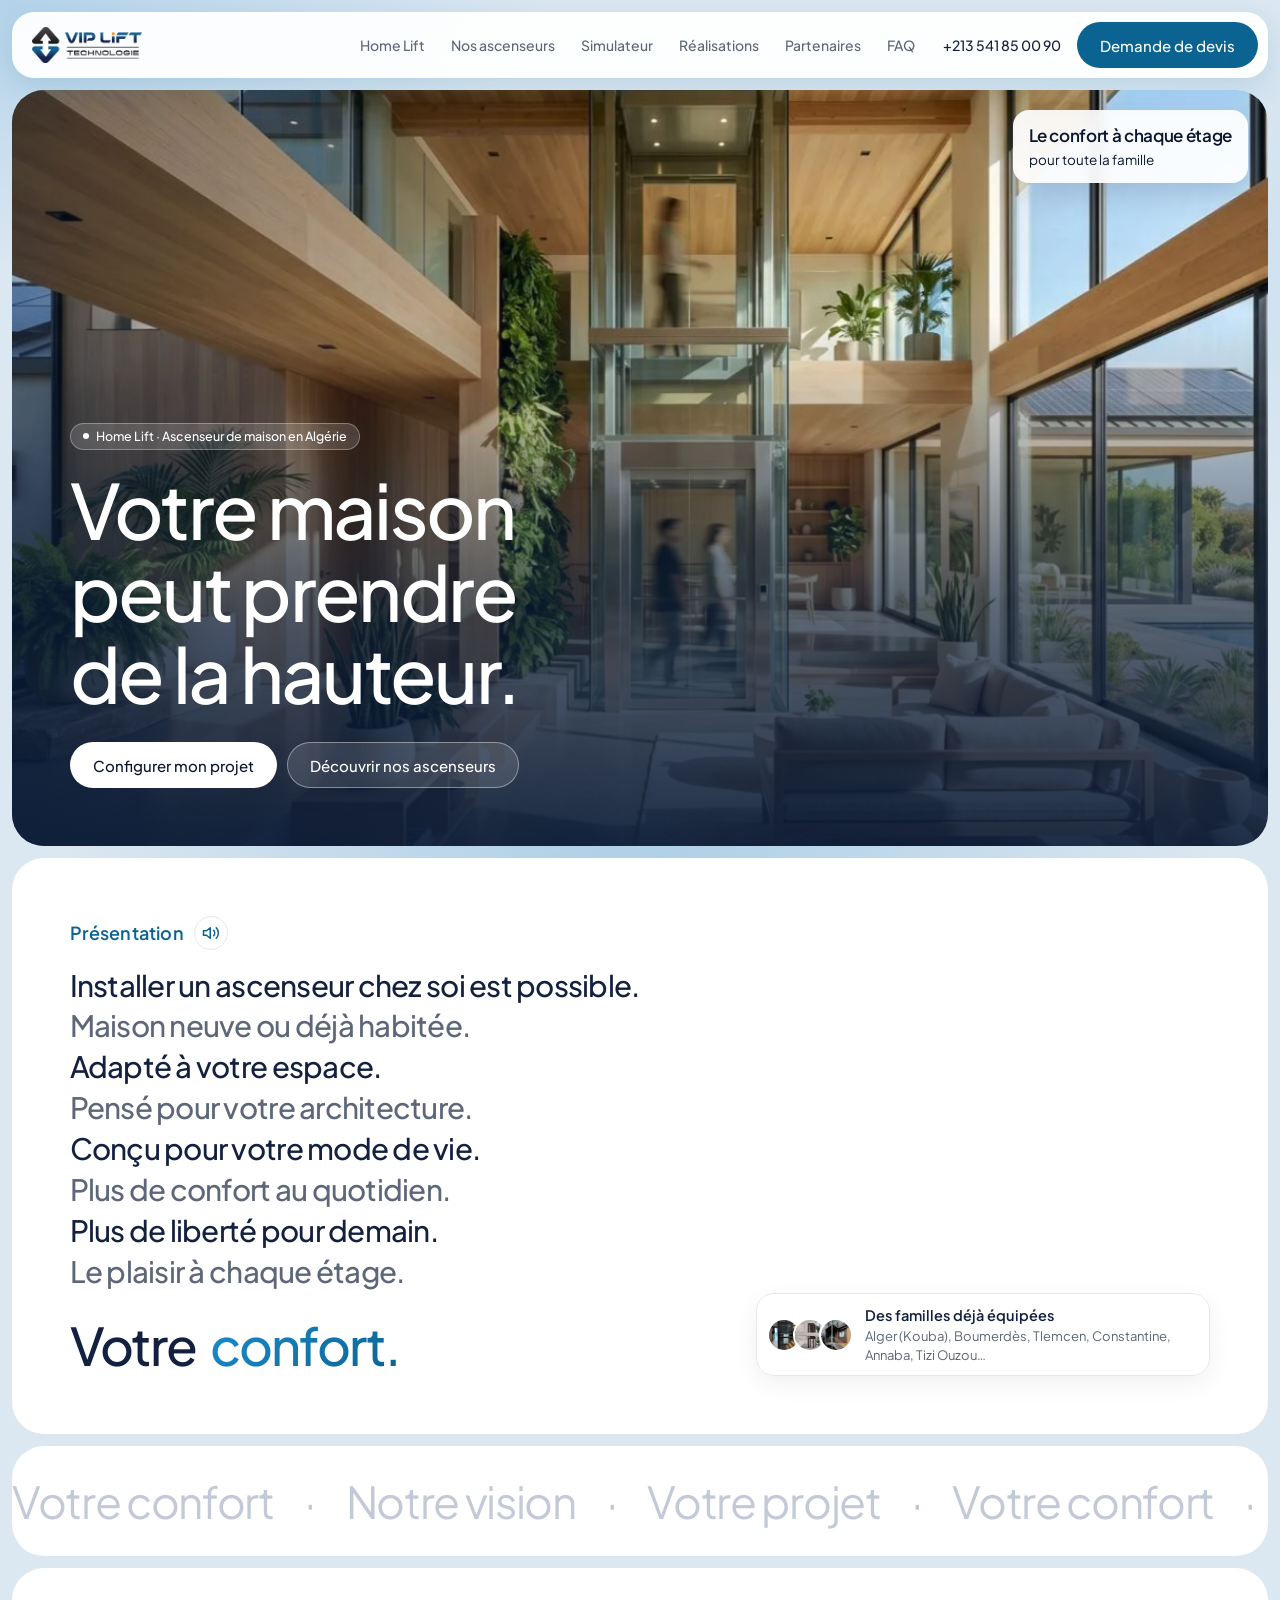
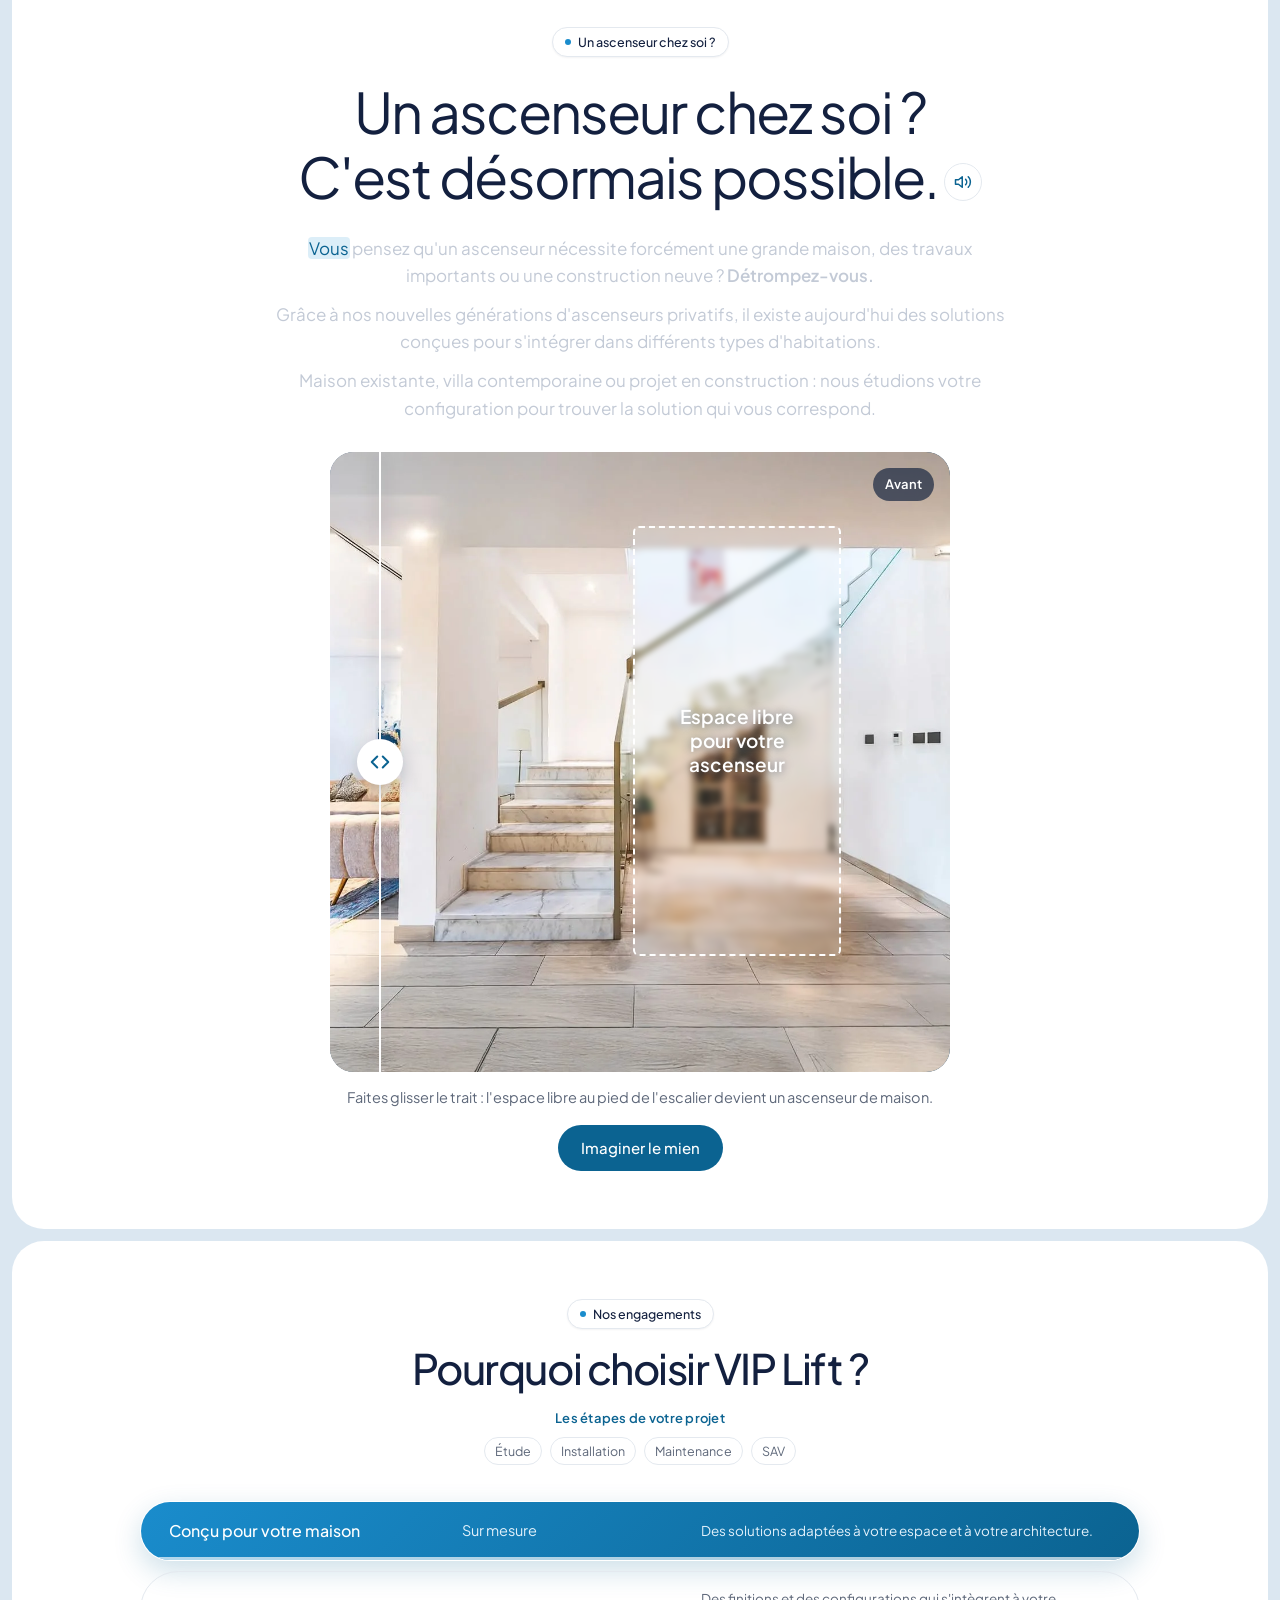
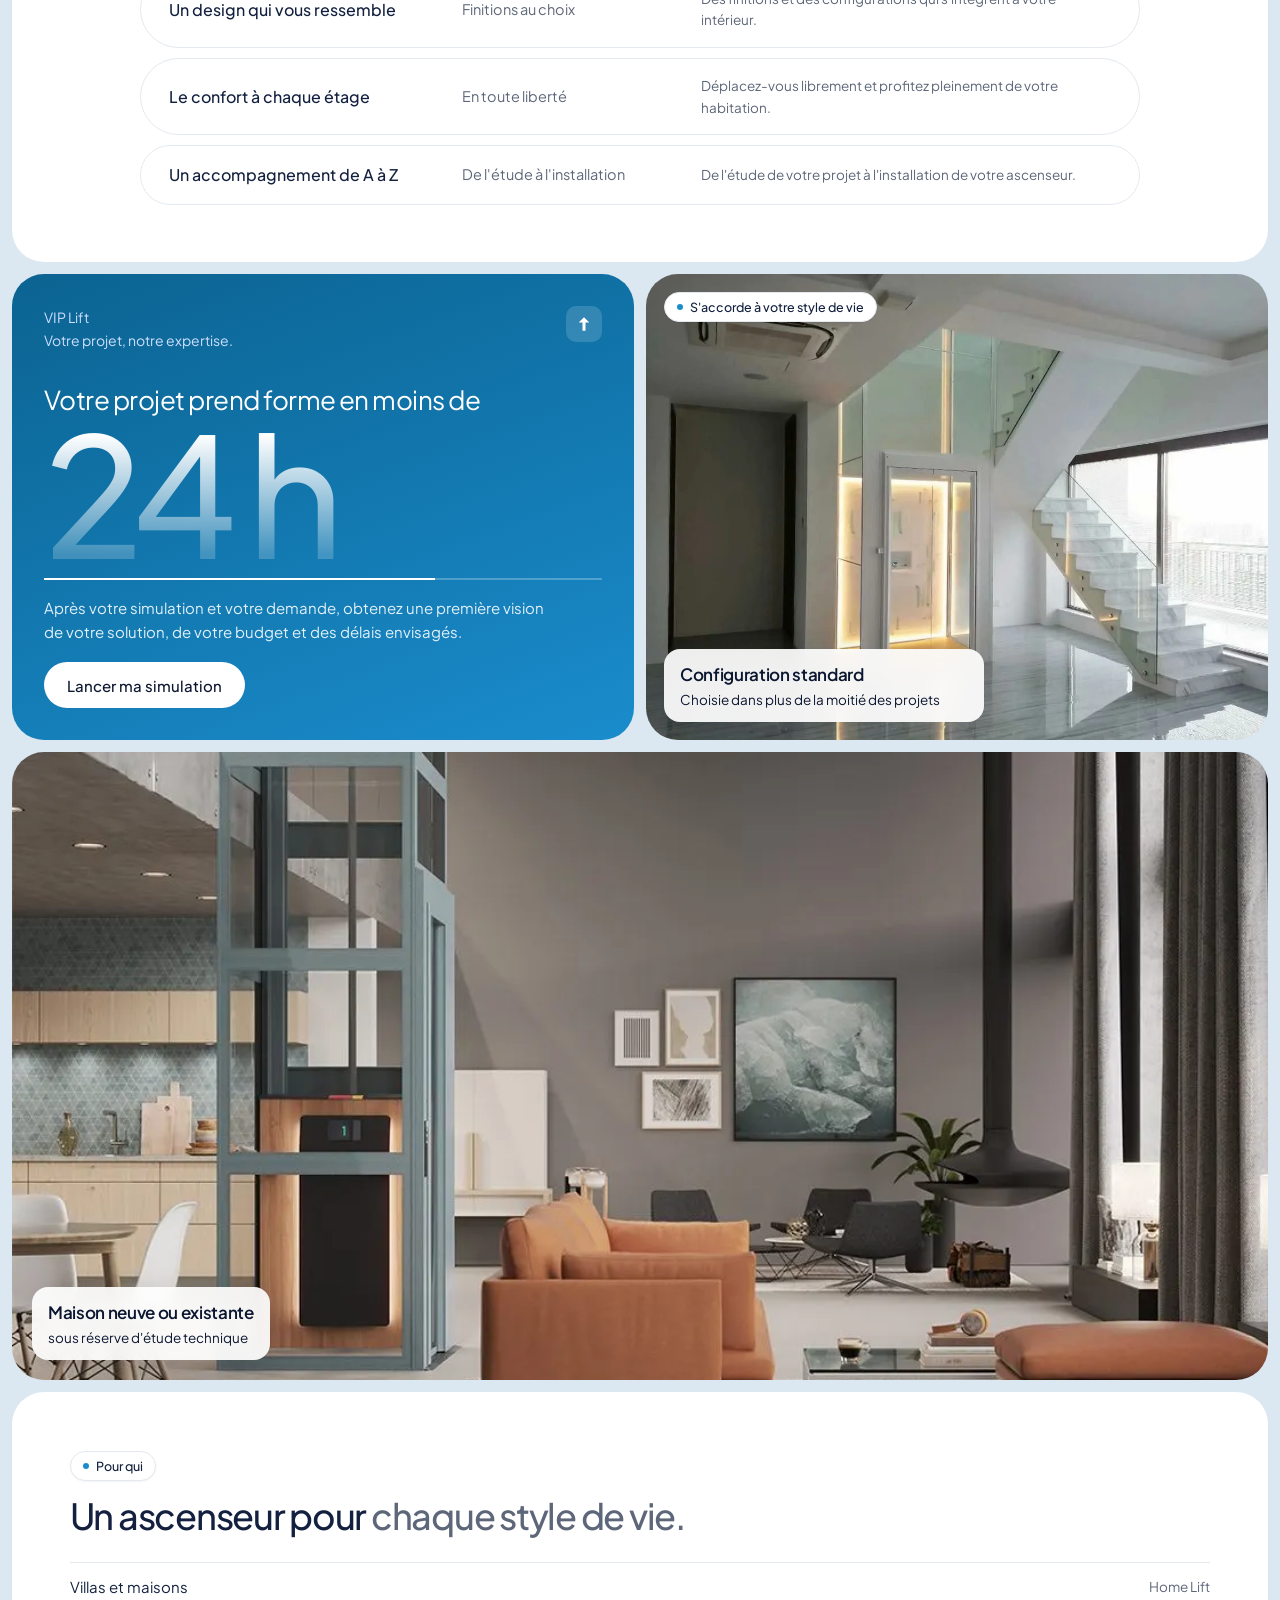
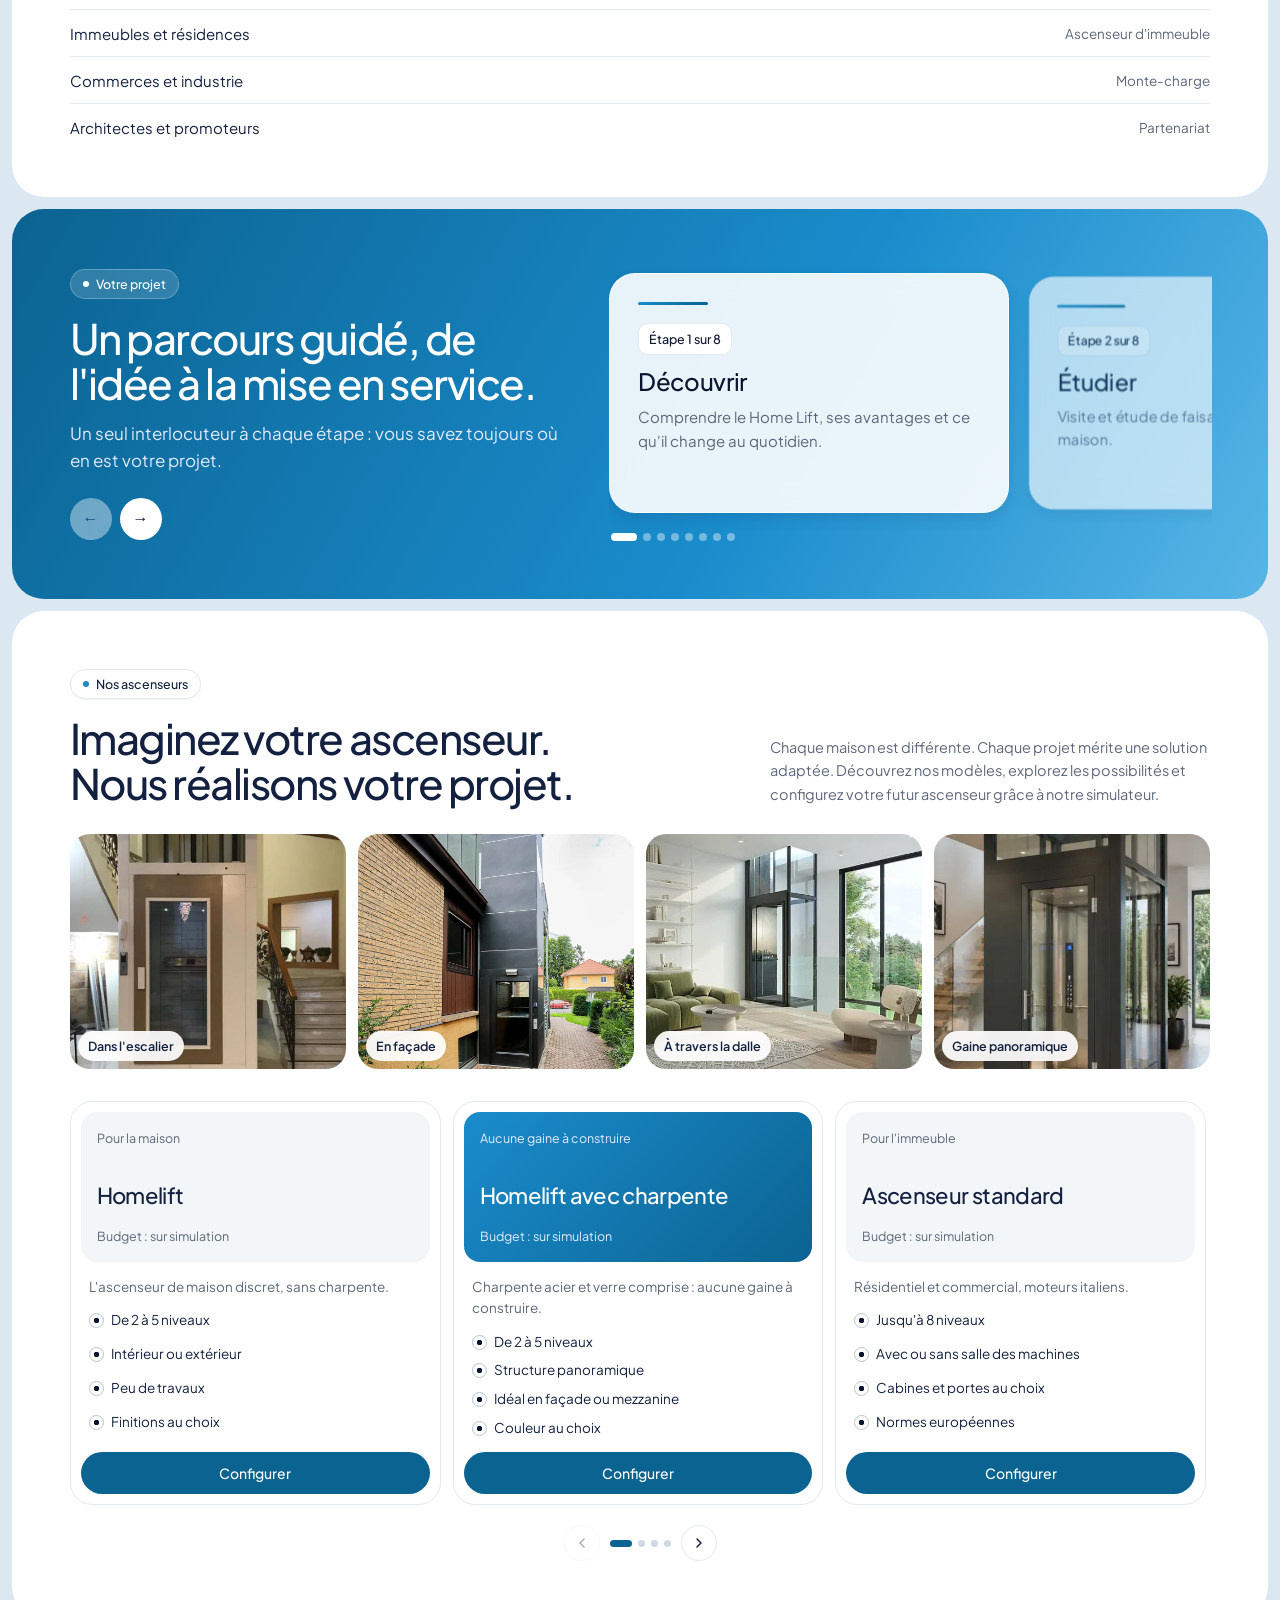
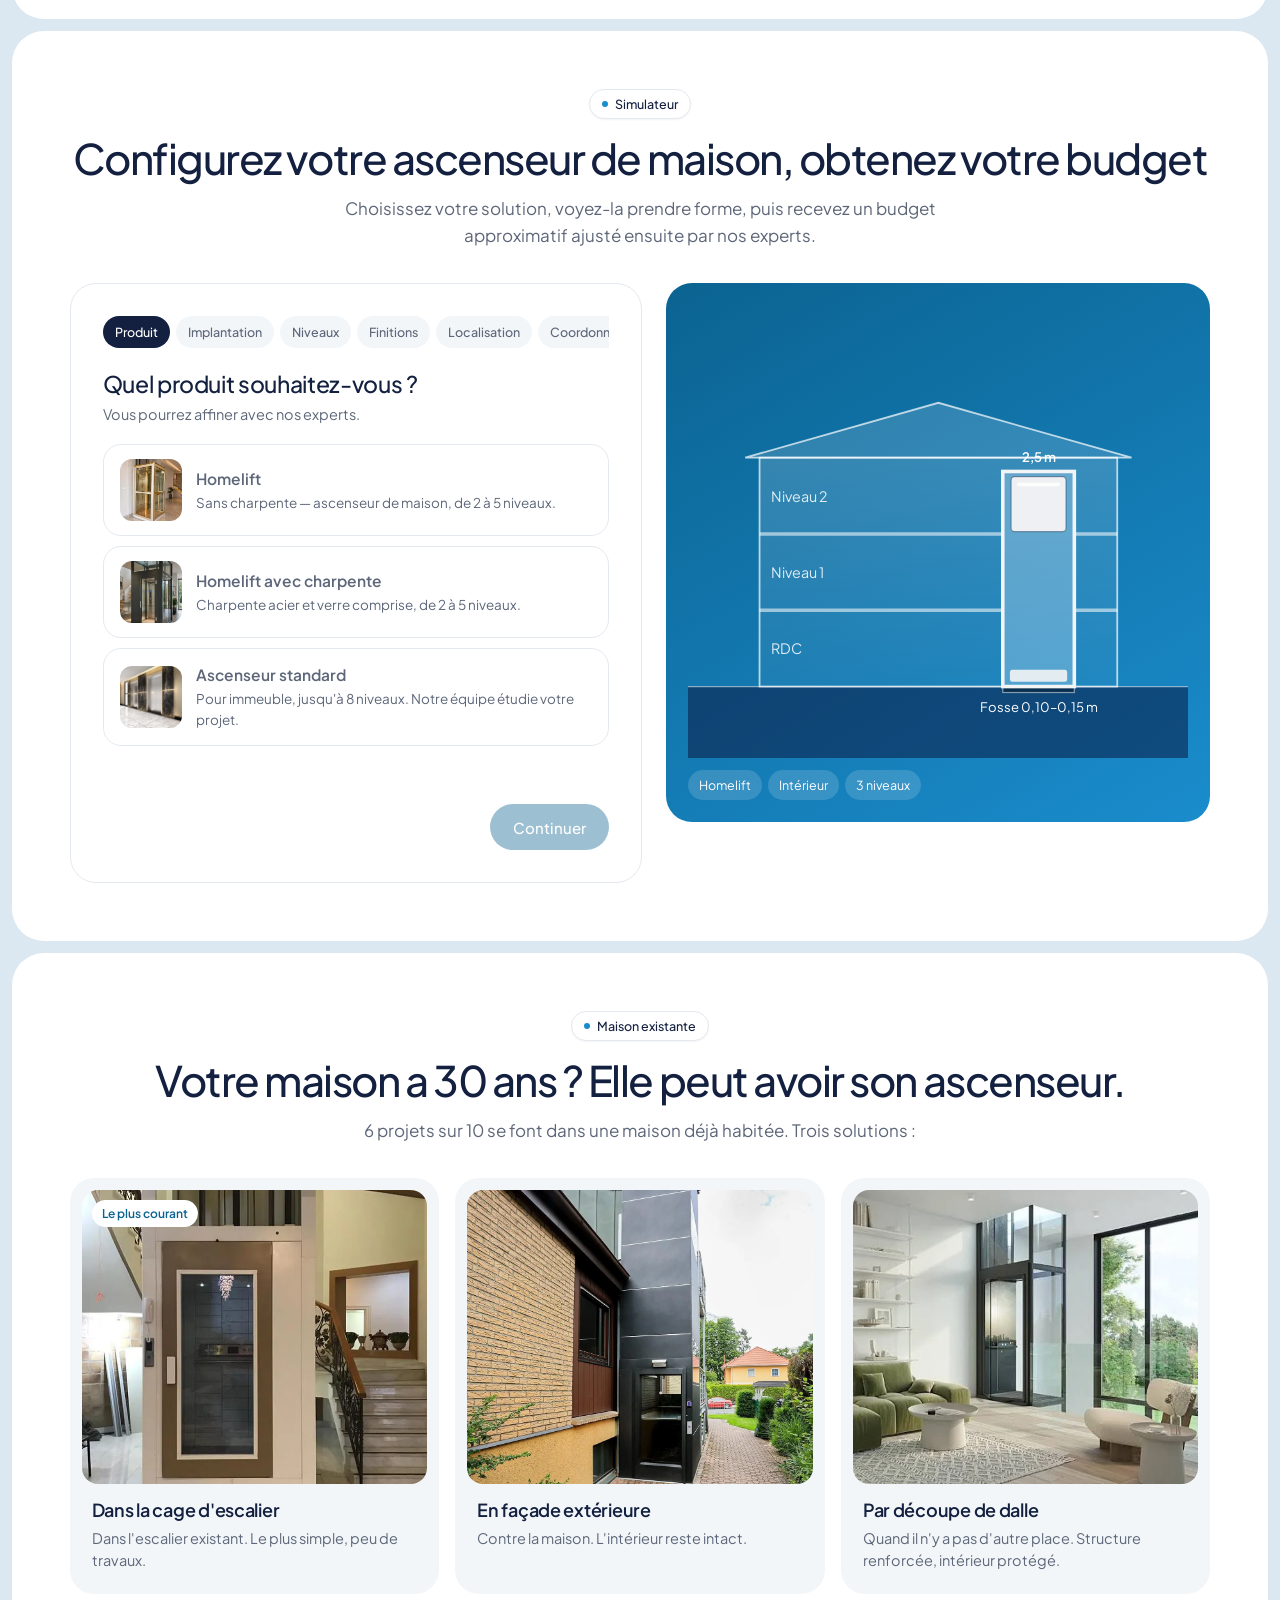
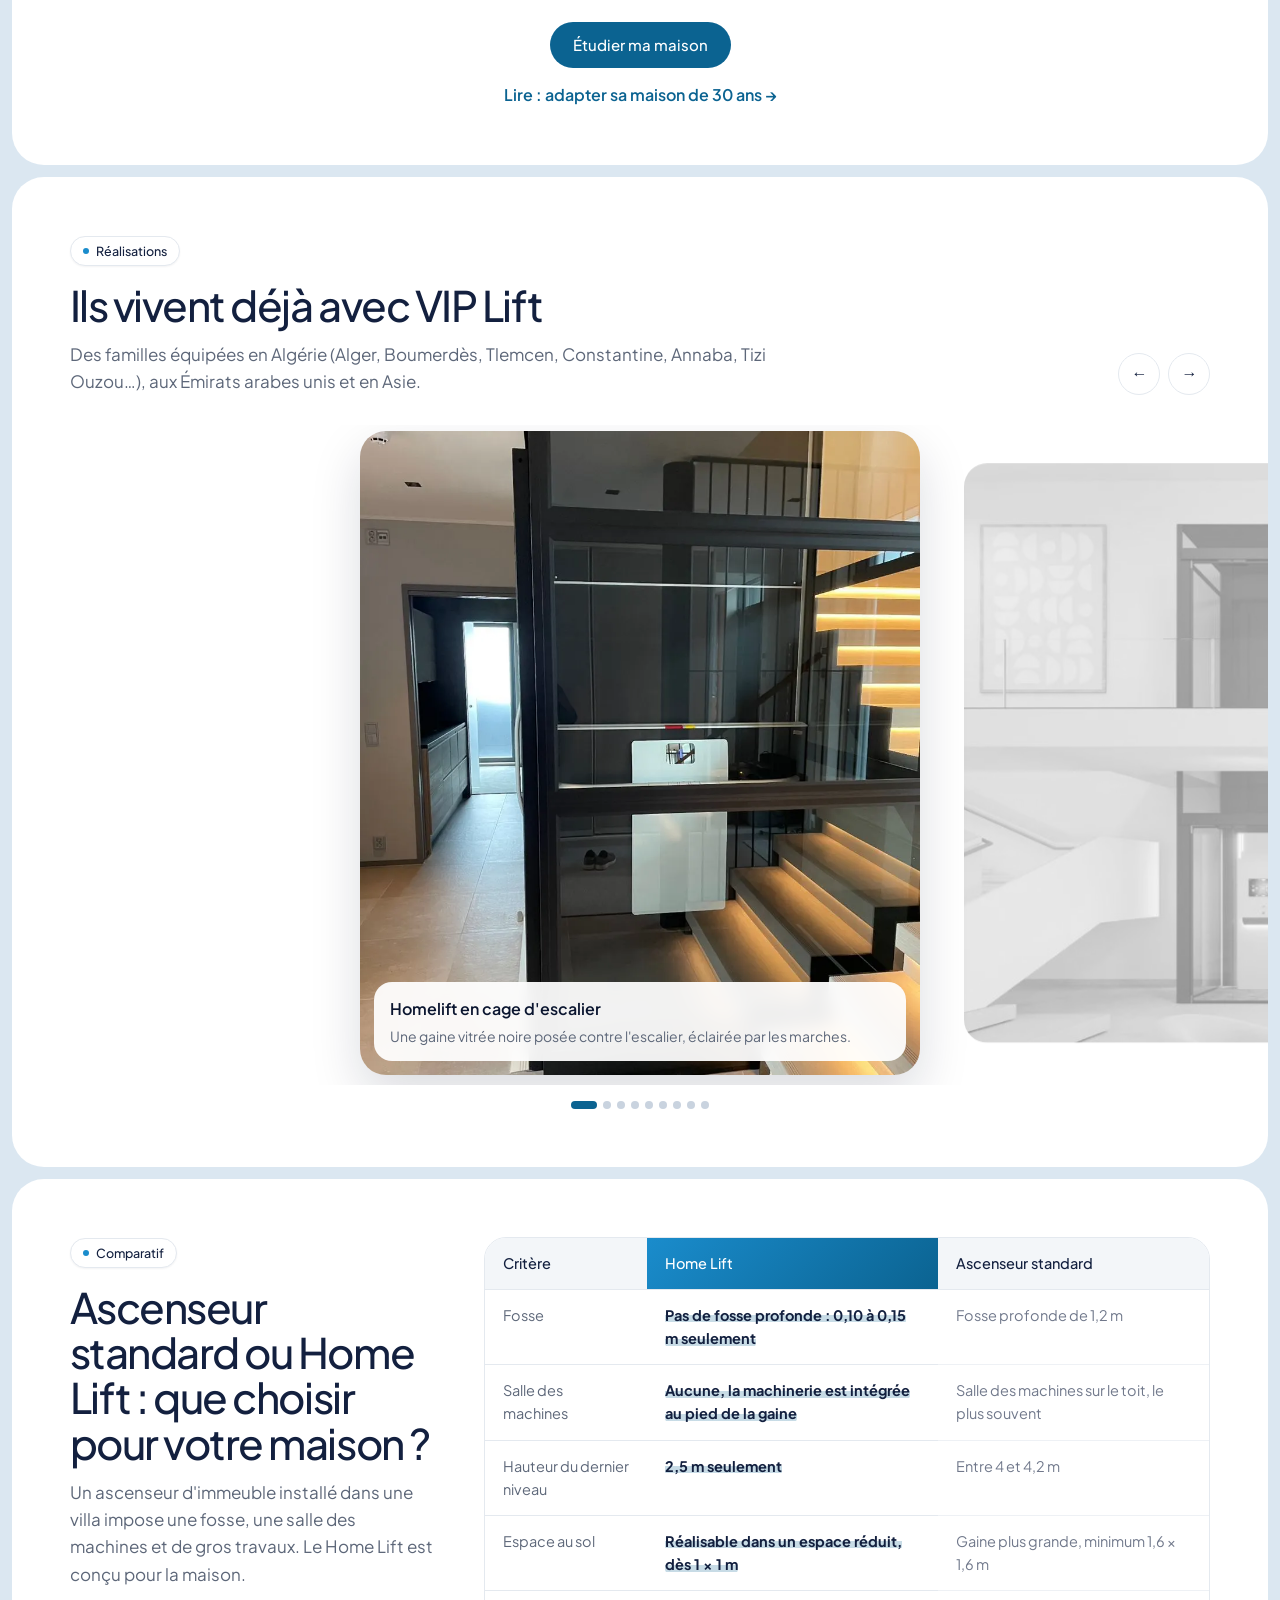
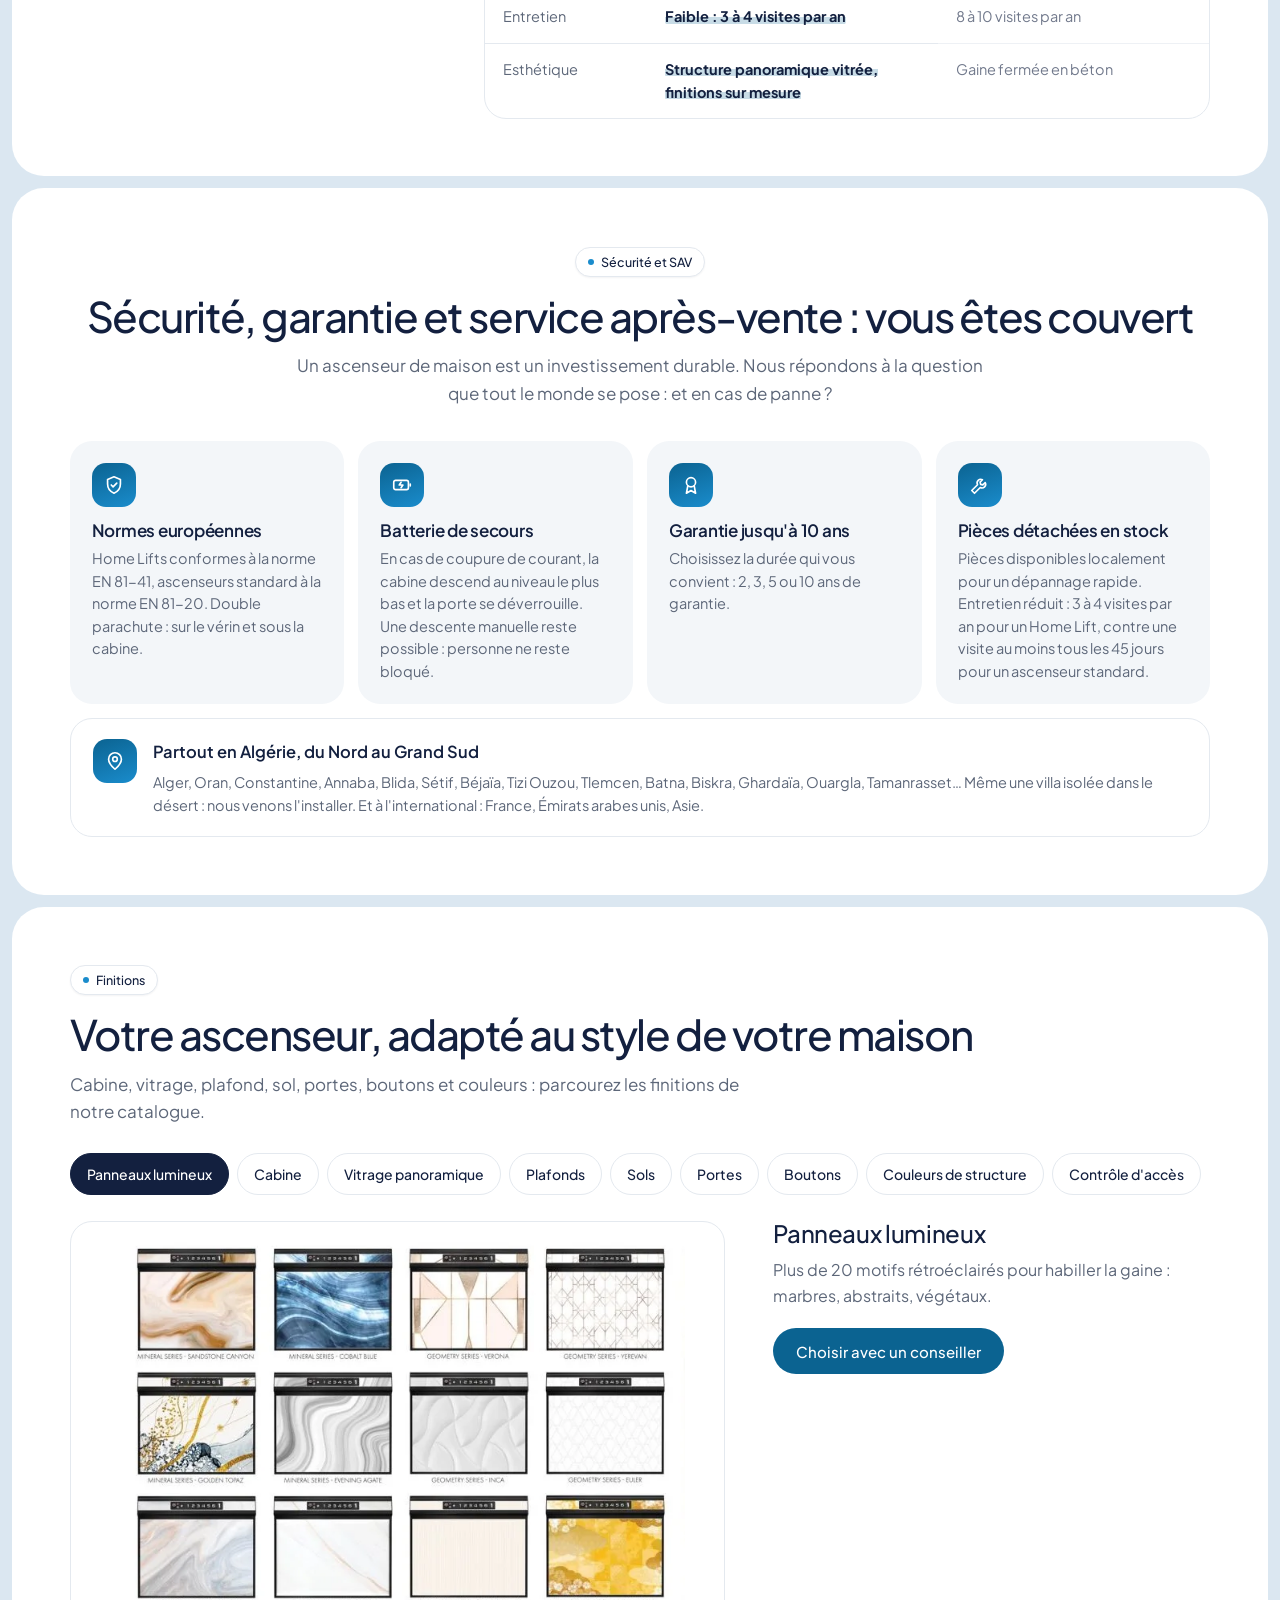
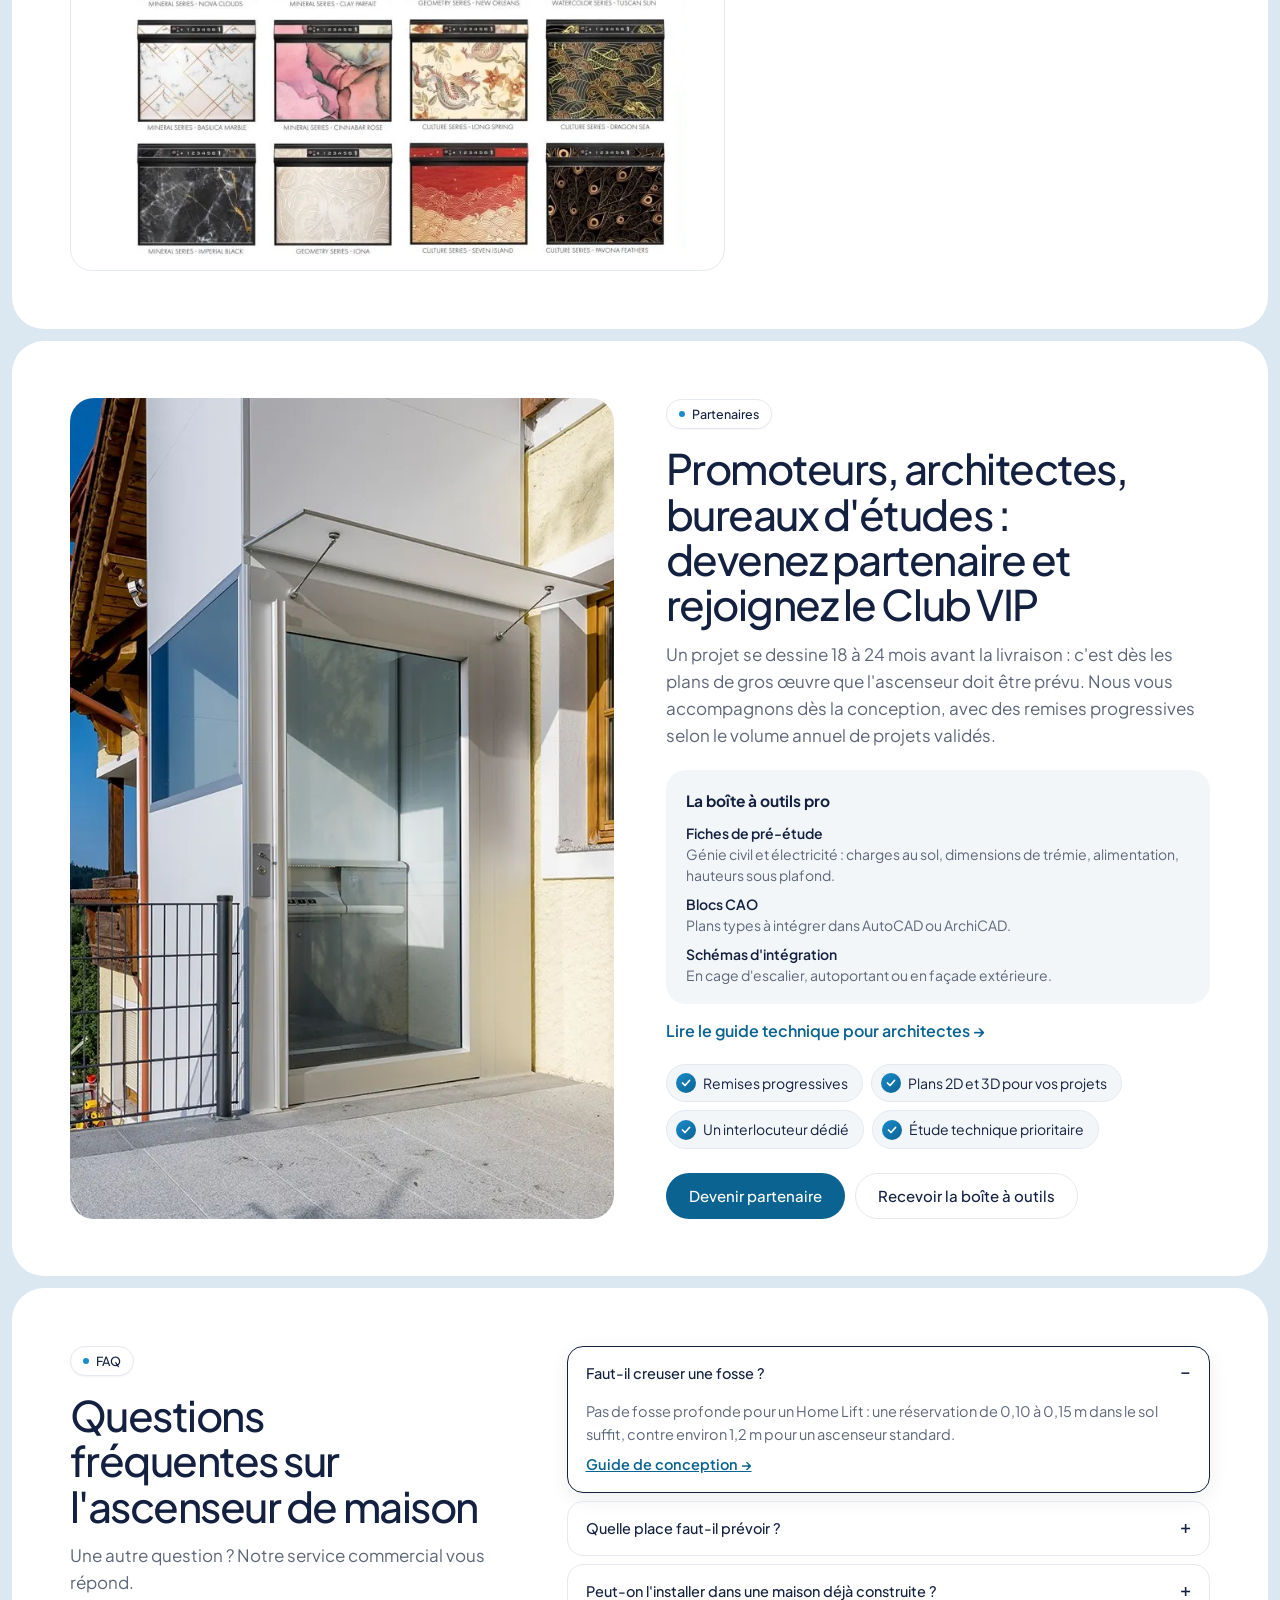
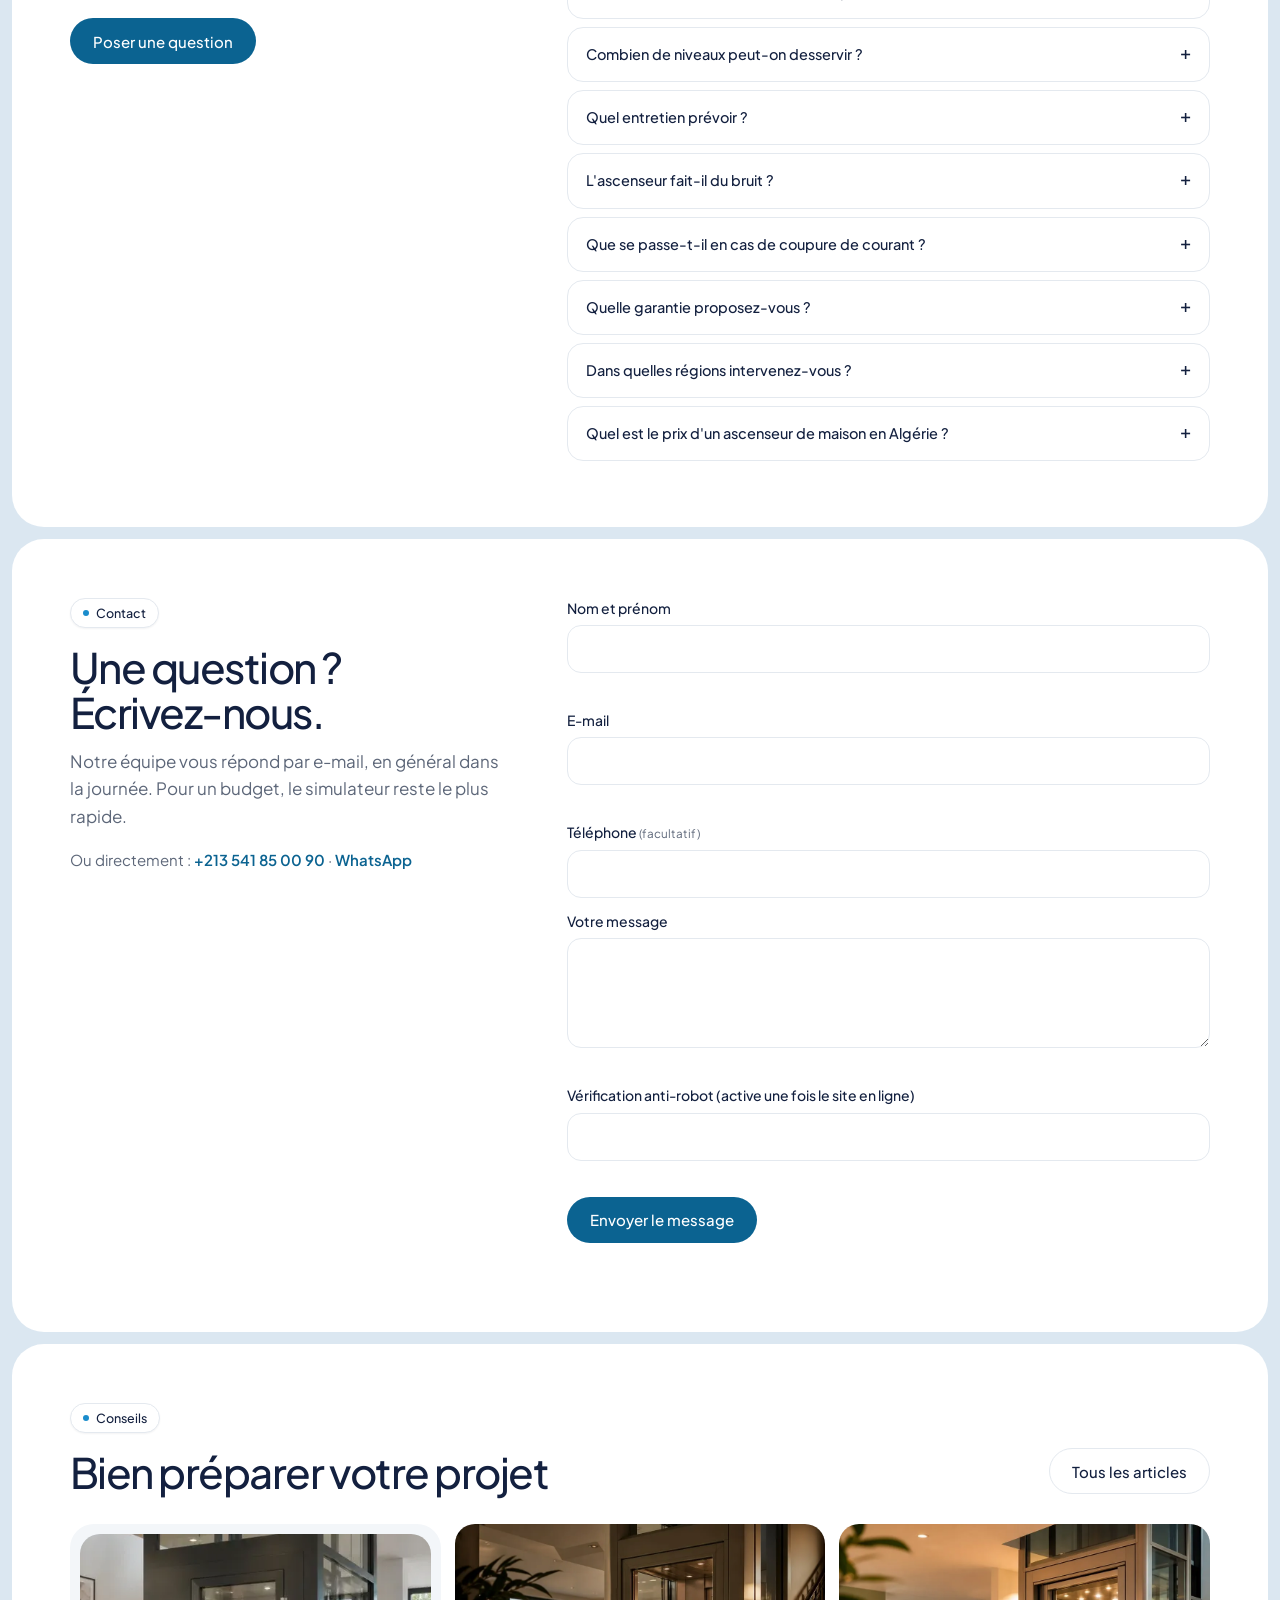
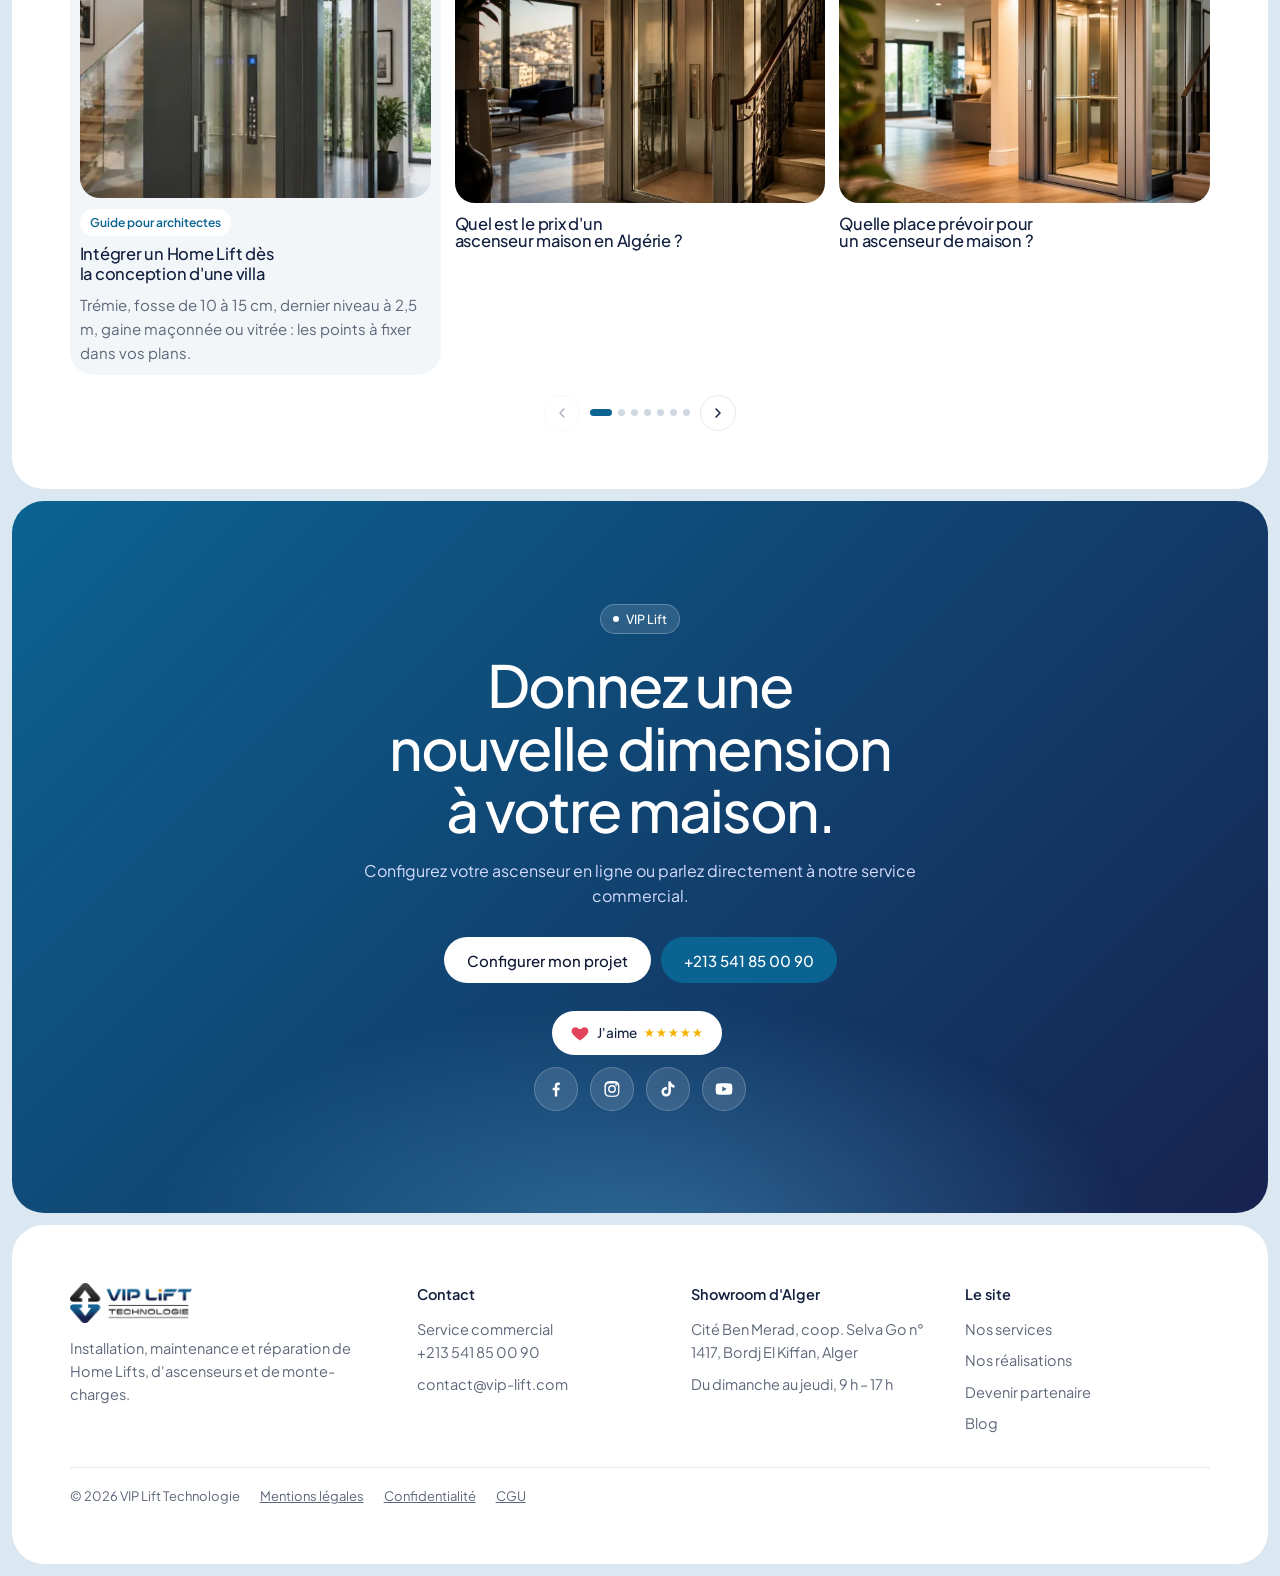
==== commit f71c9d2c: "Comparatif : le Home Lift et sa caractéristique apparaissent en gras (animation) Co-Authored-By: Cla" ====
--- a/mise-en-ligne/index.html
+++ b/mise-en-ligne/index.html
@@ -20,7 +20,7 @@
 <link rel="icon" href="img/logo-h.png">
 <link rel="preconnect" href="https://fonts.googleapis.com"><link rel="preconnect" href="https://fonts.gstatic.com" crossorigin>
 <link href="https://fonts.googleapis.com/css2?family=Plus+Jakarta+Sans:wght@400;500;600&display=swap" rel="stylesheet">
-<link rel="stylesheet" href="style.css?v=31">
+<link rel="stylesheet" href="style.css?v=33">
 <script>new MutationObserver(()=>{for(const c of document.querySelectorAll('.stack td:not([data-l])')){let i=0,p=c;while(p=p.previousElementSibling)i+=p.colSpan;c.dataset.l=c.closest('table').rows[0].cells[i]?.textContent||''}}).observe(document,{childList:true,subtree:true})</script>
 </head>
 <body>
@@ -303,6 +303,6 @@
   </nav>
 </div>
 
-<script src="liens.js?v=8" defer></script><script src="script.js?v=21" defer></script>
+<script src="liens.js?v=8" defer></script><script src="script.js?v=23" defer></script>
 </body>
 </html>
--- a/mise-en-ligne/style.css
+++ b/mise-en-ligne/style.css
@@ -595,3 +595,16 @@
 html.tk .plan .hd span{margin-top:6px}
 html.tk .plan .ds{padding:12px 8px 4px}
 html.tk .plan ul{padding:6px 8px 12px}
+/* Comparatif : mise en valeur animée du Home Lift */
+.cmp-anim #comparatif tbody td:nth-child(2){font-weight:400;color:var(--mut);transition:color .5s}
+.cmp-anim #comparatif tbody td:nth-child(2)::before{transition:color .5s}
+.cmp-anim #comparatif .hl{background:linear-gradient(#0b63913a,#0b63913a) no-repeat 0 88%/0% 40%;border-radius:4px;transition:background-size .9s cubic-bezier(.2,.7,.2,1) .25s}
+.cmp-anim #comparatif tbody td:nth-child(3){transition:opacity .6s .3s}
+.cmp-anim #comparatif tr.lit td:nth-child(2){font-weight:700;color:var(--ink)}
+.cmp-anim #comparatif tr.lit td:nth-child(2)::before{color:var(--blue);font-weight:700}
+.cmp-anim #comparatif tr.lit .hl{background-size:100% 40%}
+.cmp-anim #comparatif tr.lit td:nth-child(3){opacity:.6}
+.cmp-anim #comparatif tr.lit td:nth-child(2) .hlw{animation:hlpop .5s ease .1s}
+@keyframes hlpop{40%{transform:scale(1.03)}}
+#comparatif .hlw{display:block;transform-origin:left center}
+#comparatif .hl{display:inline;-webkit-box-decoration-break:clone;box-decoration-break:clone}
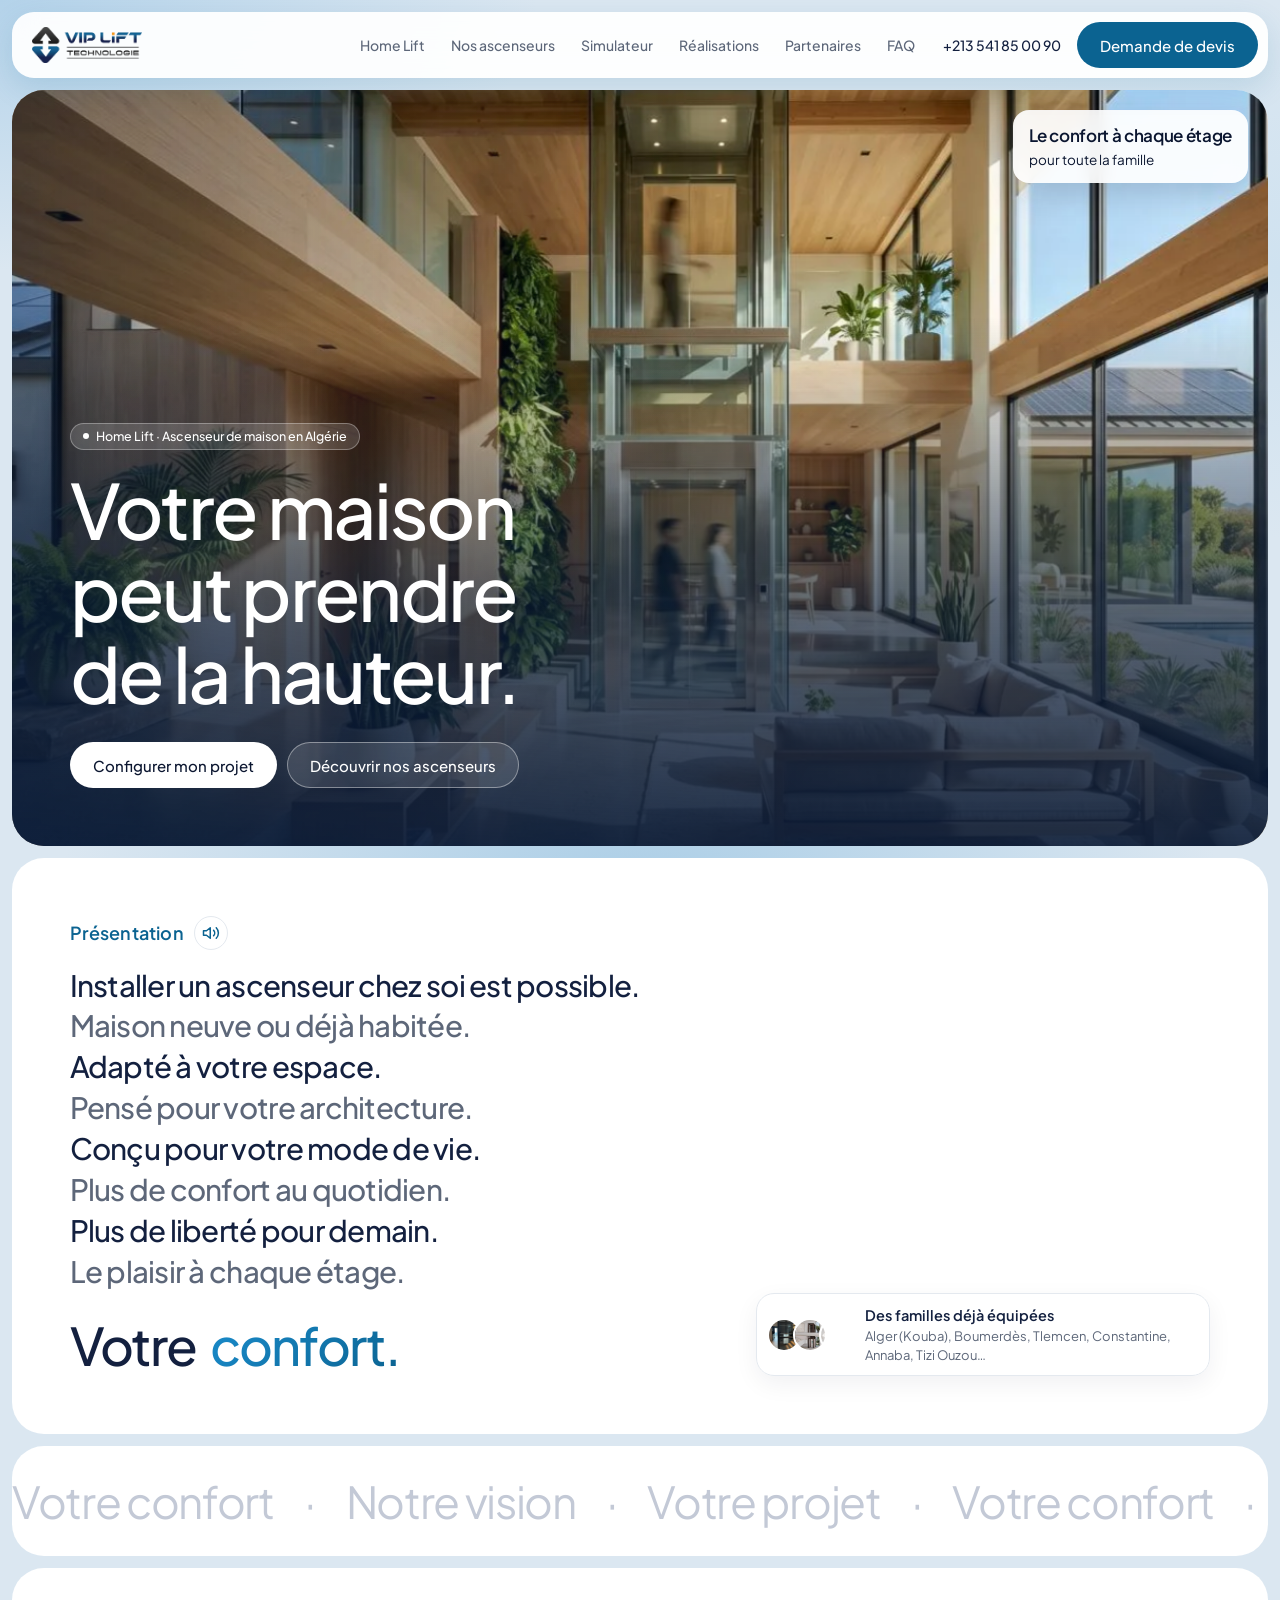
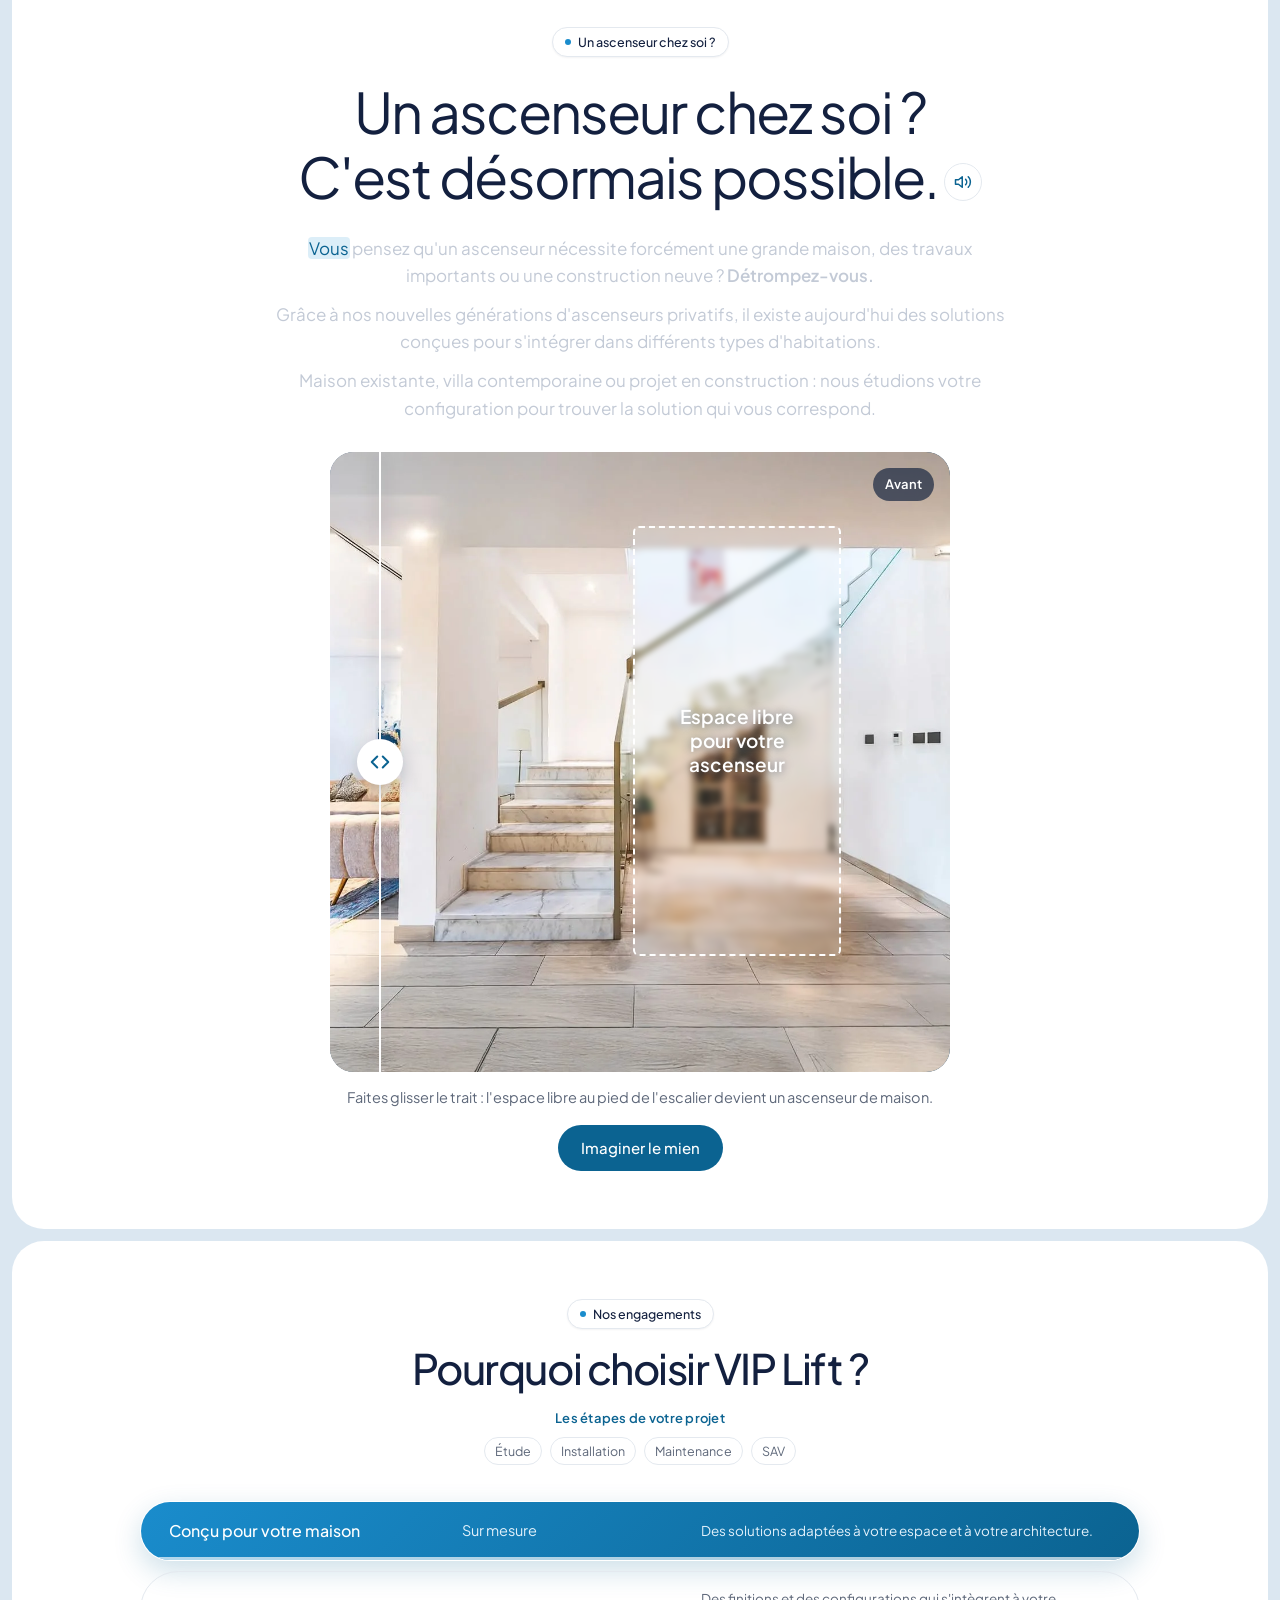
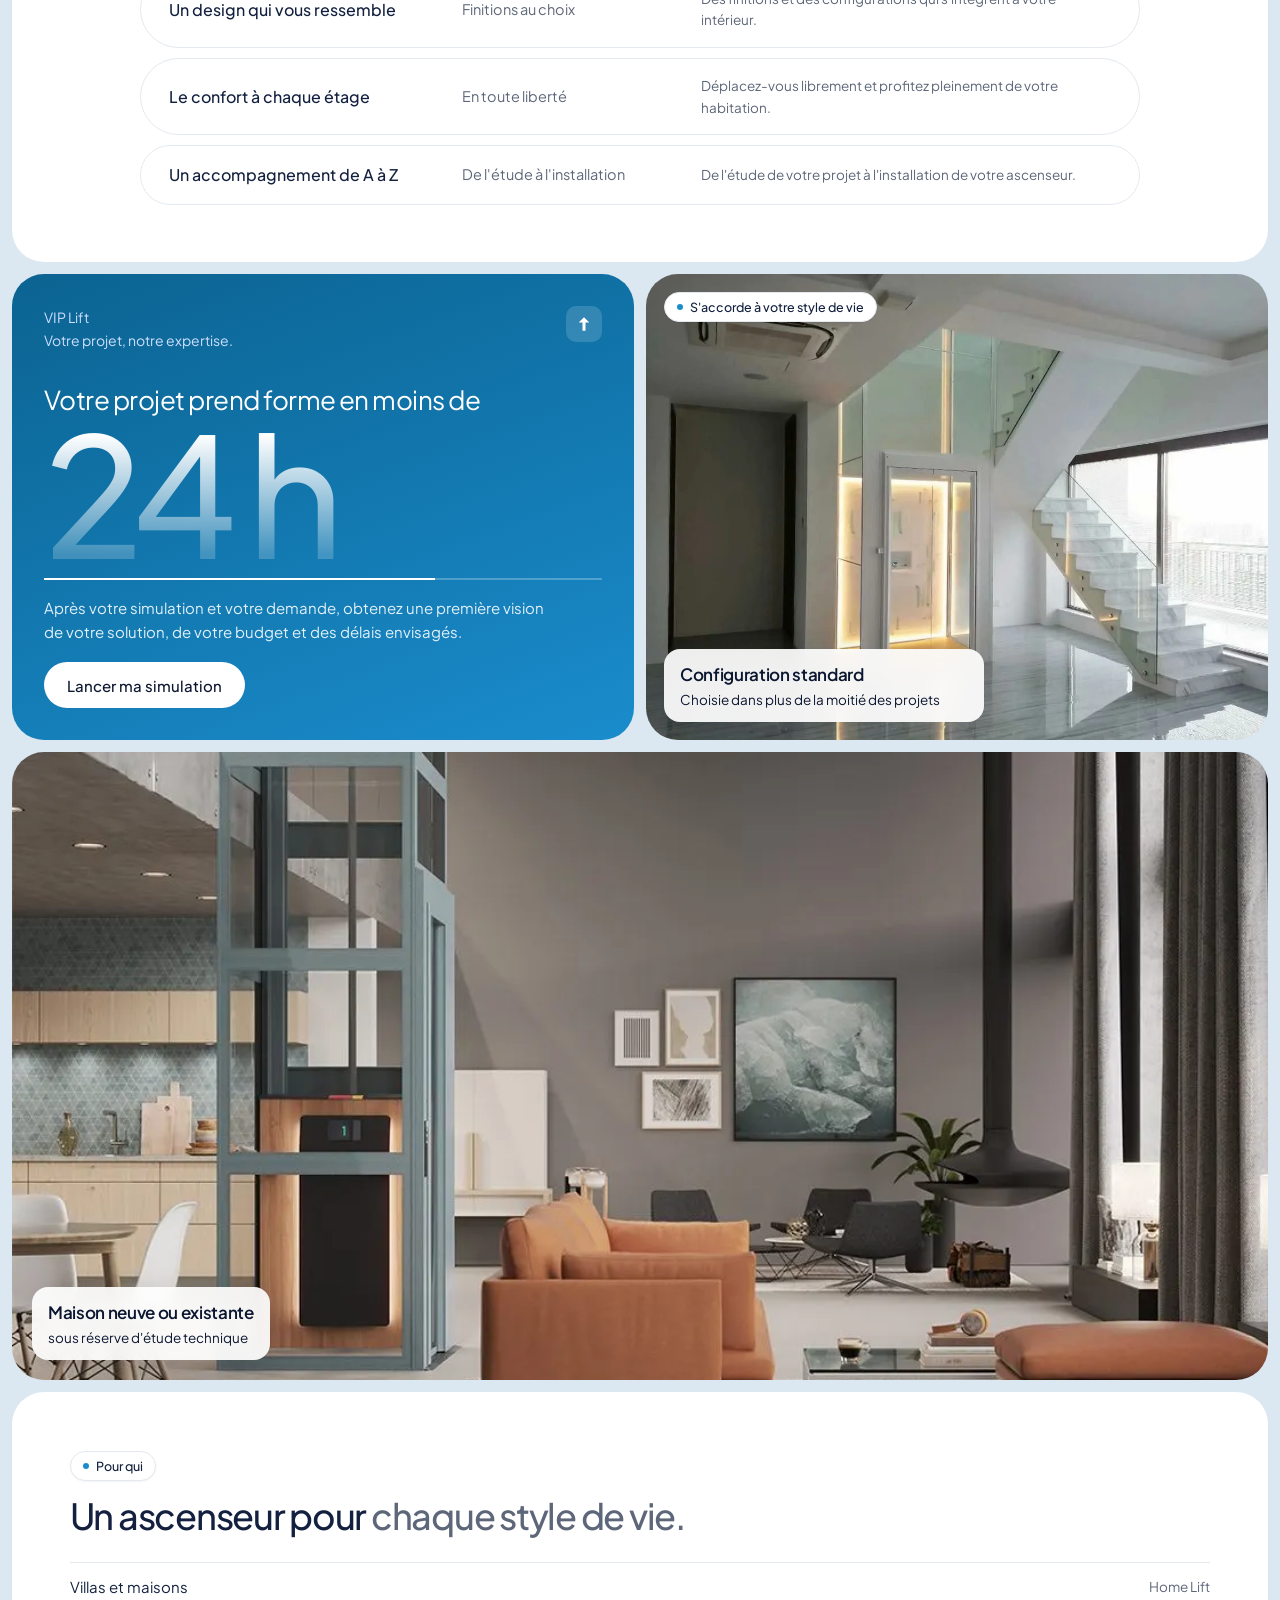
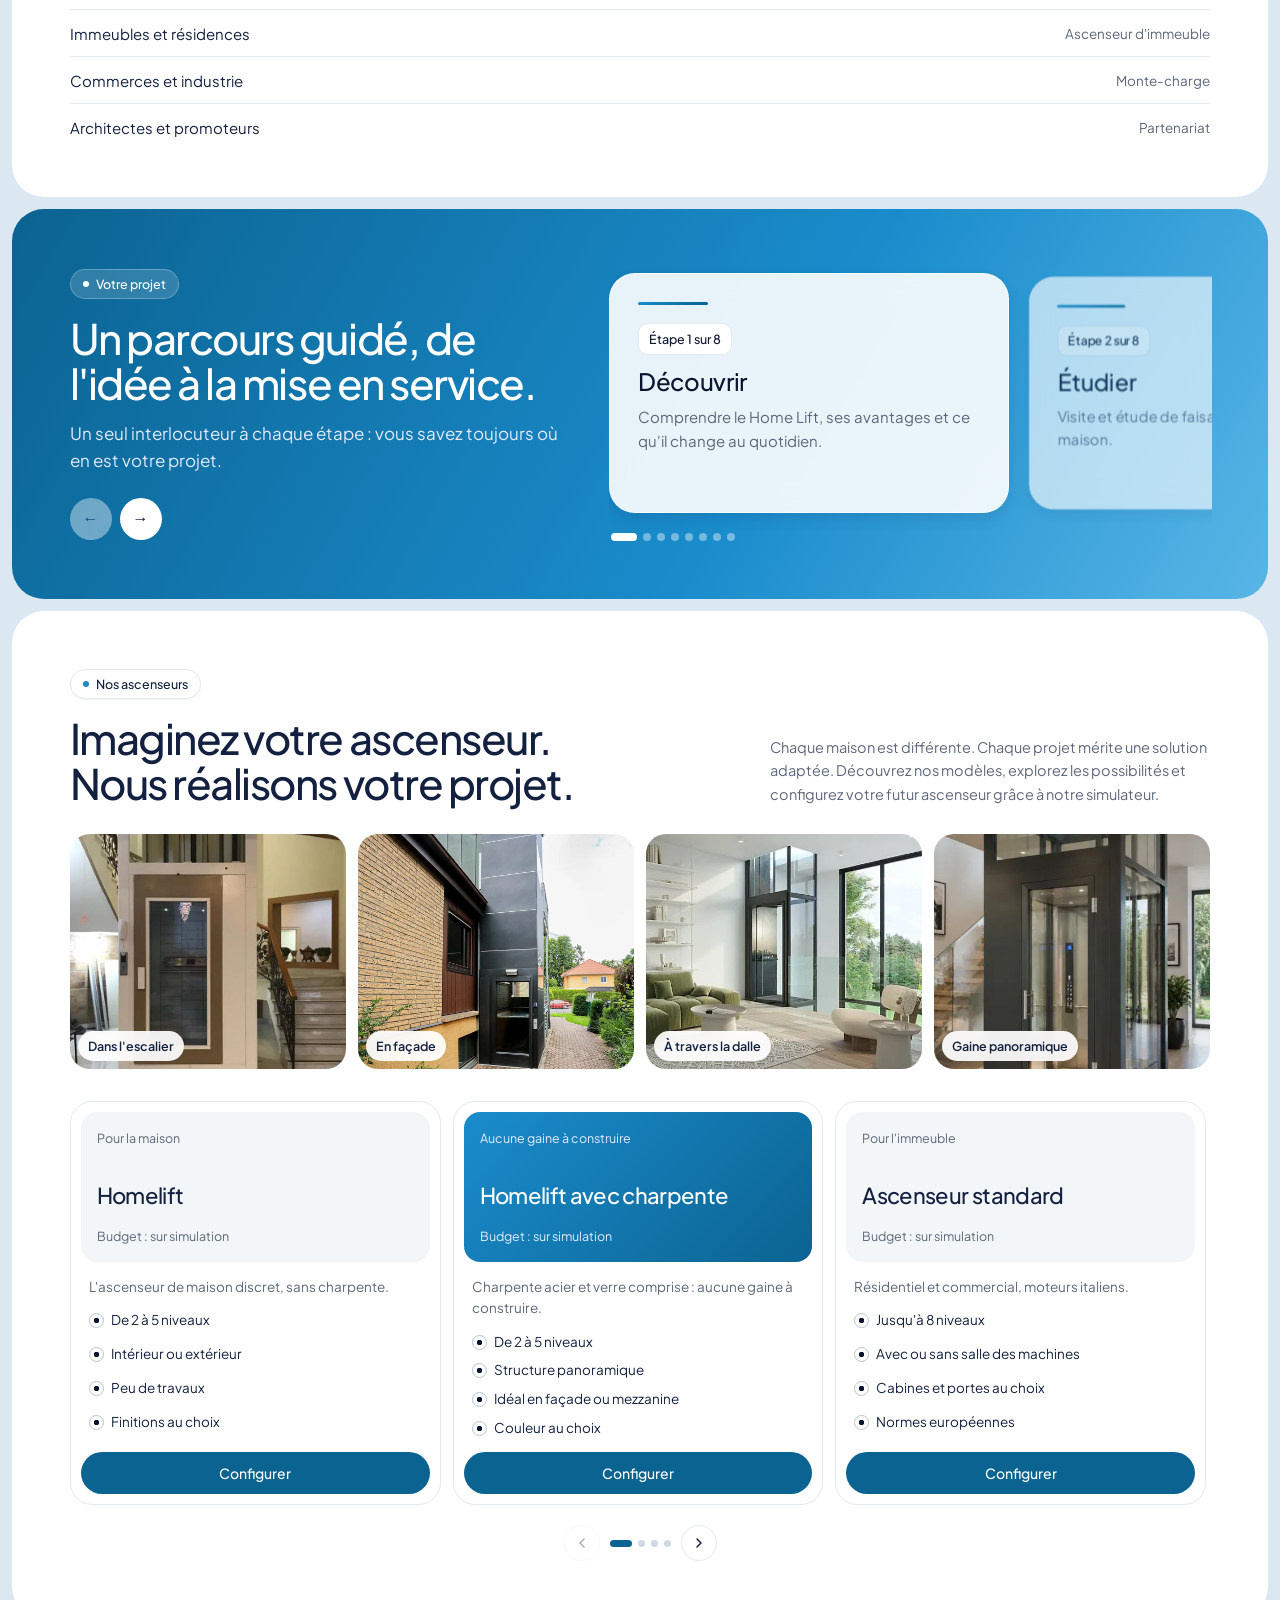
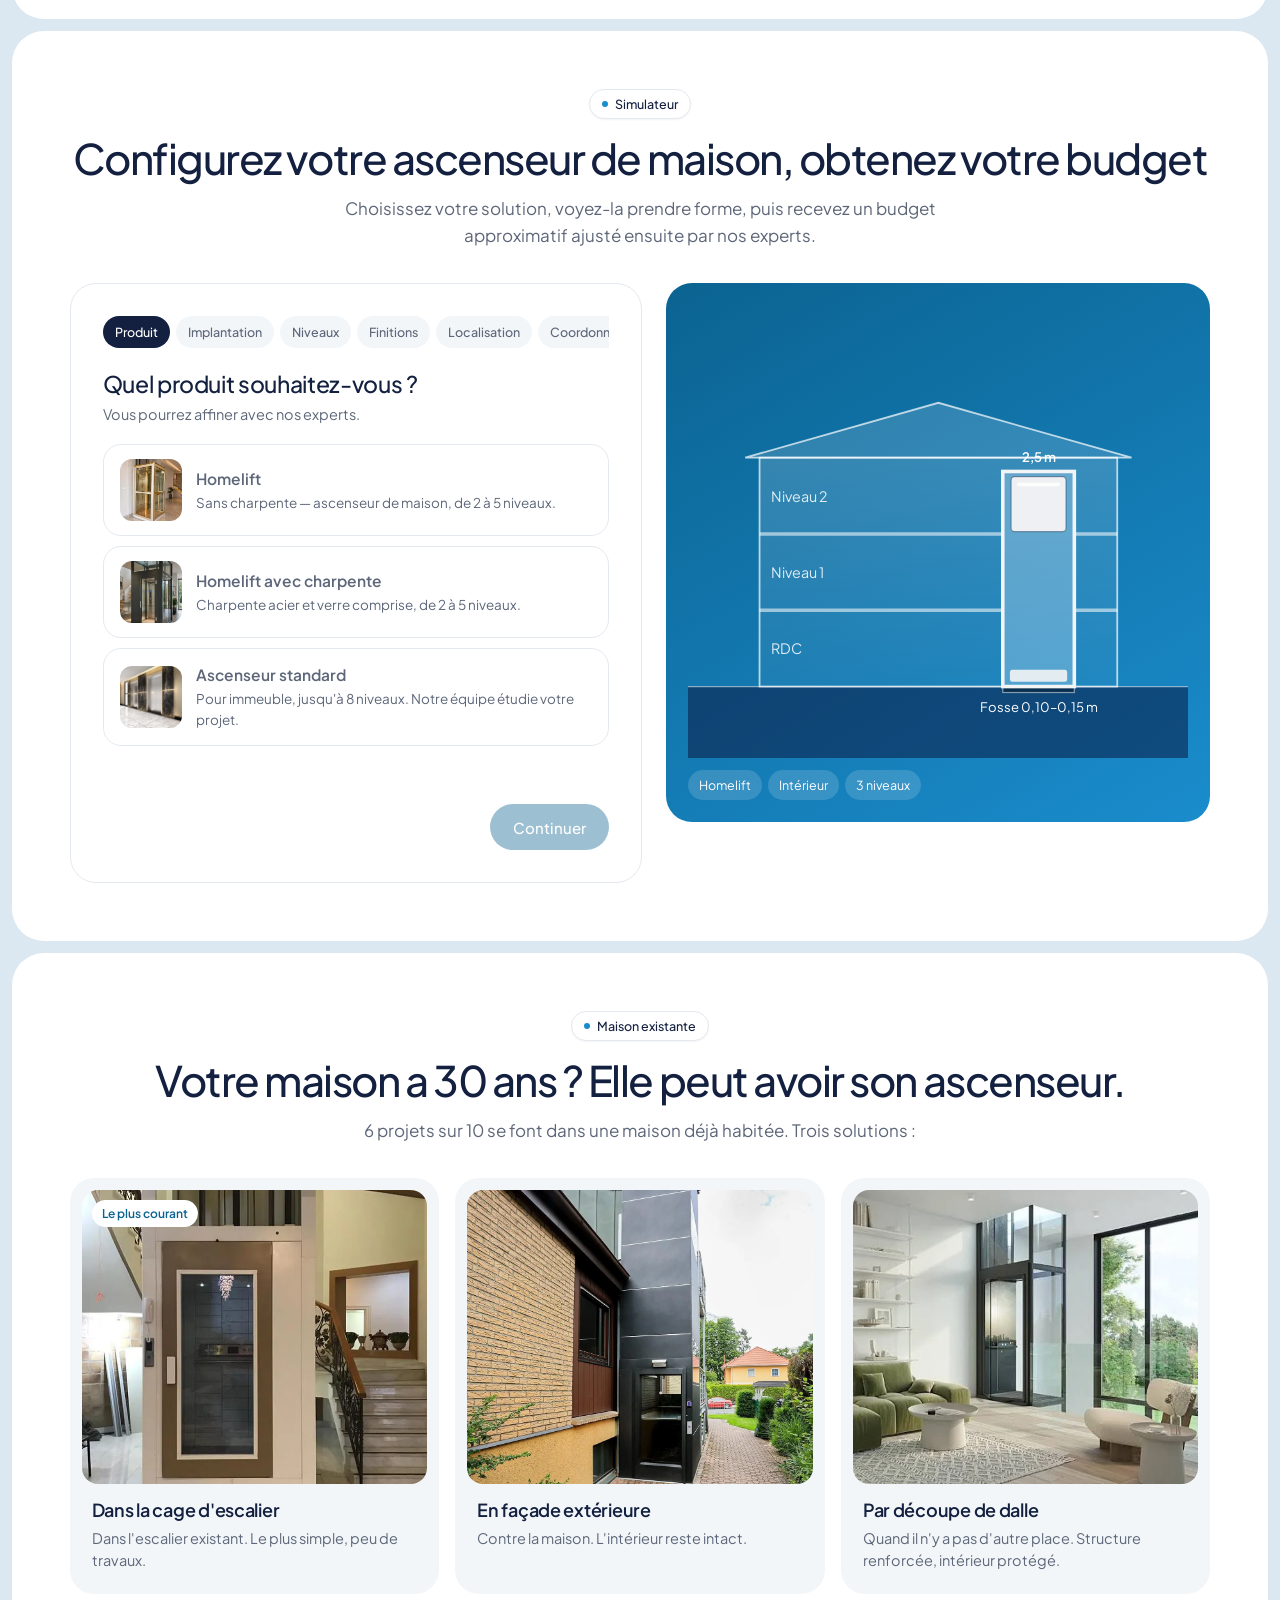
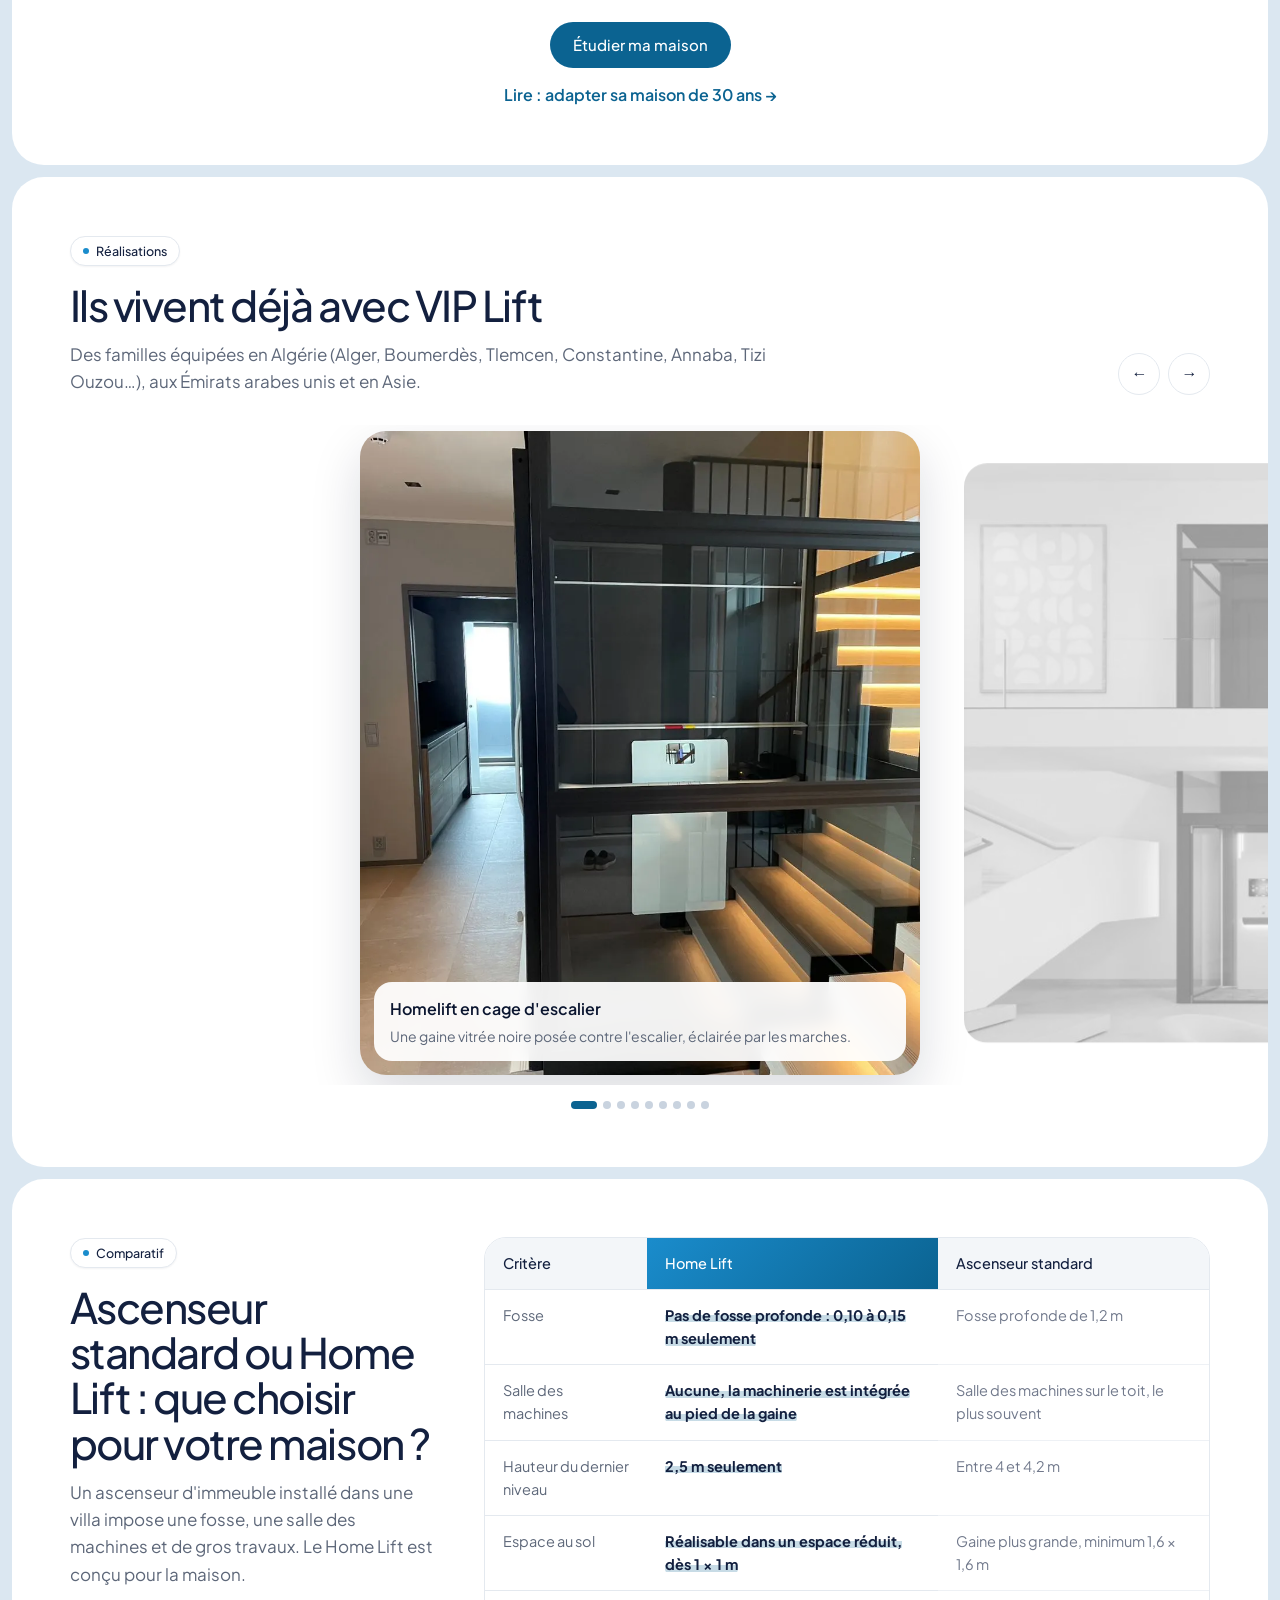
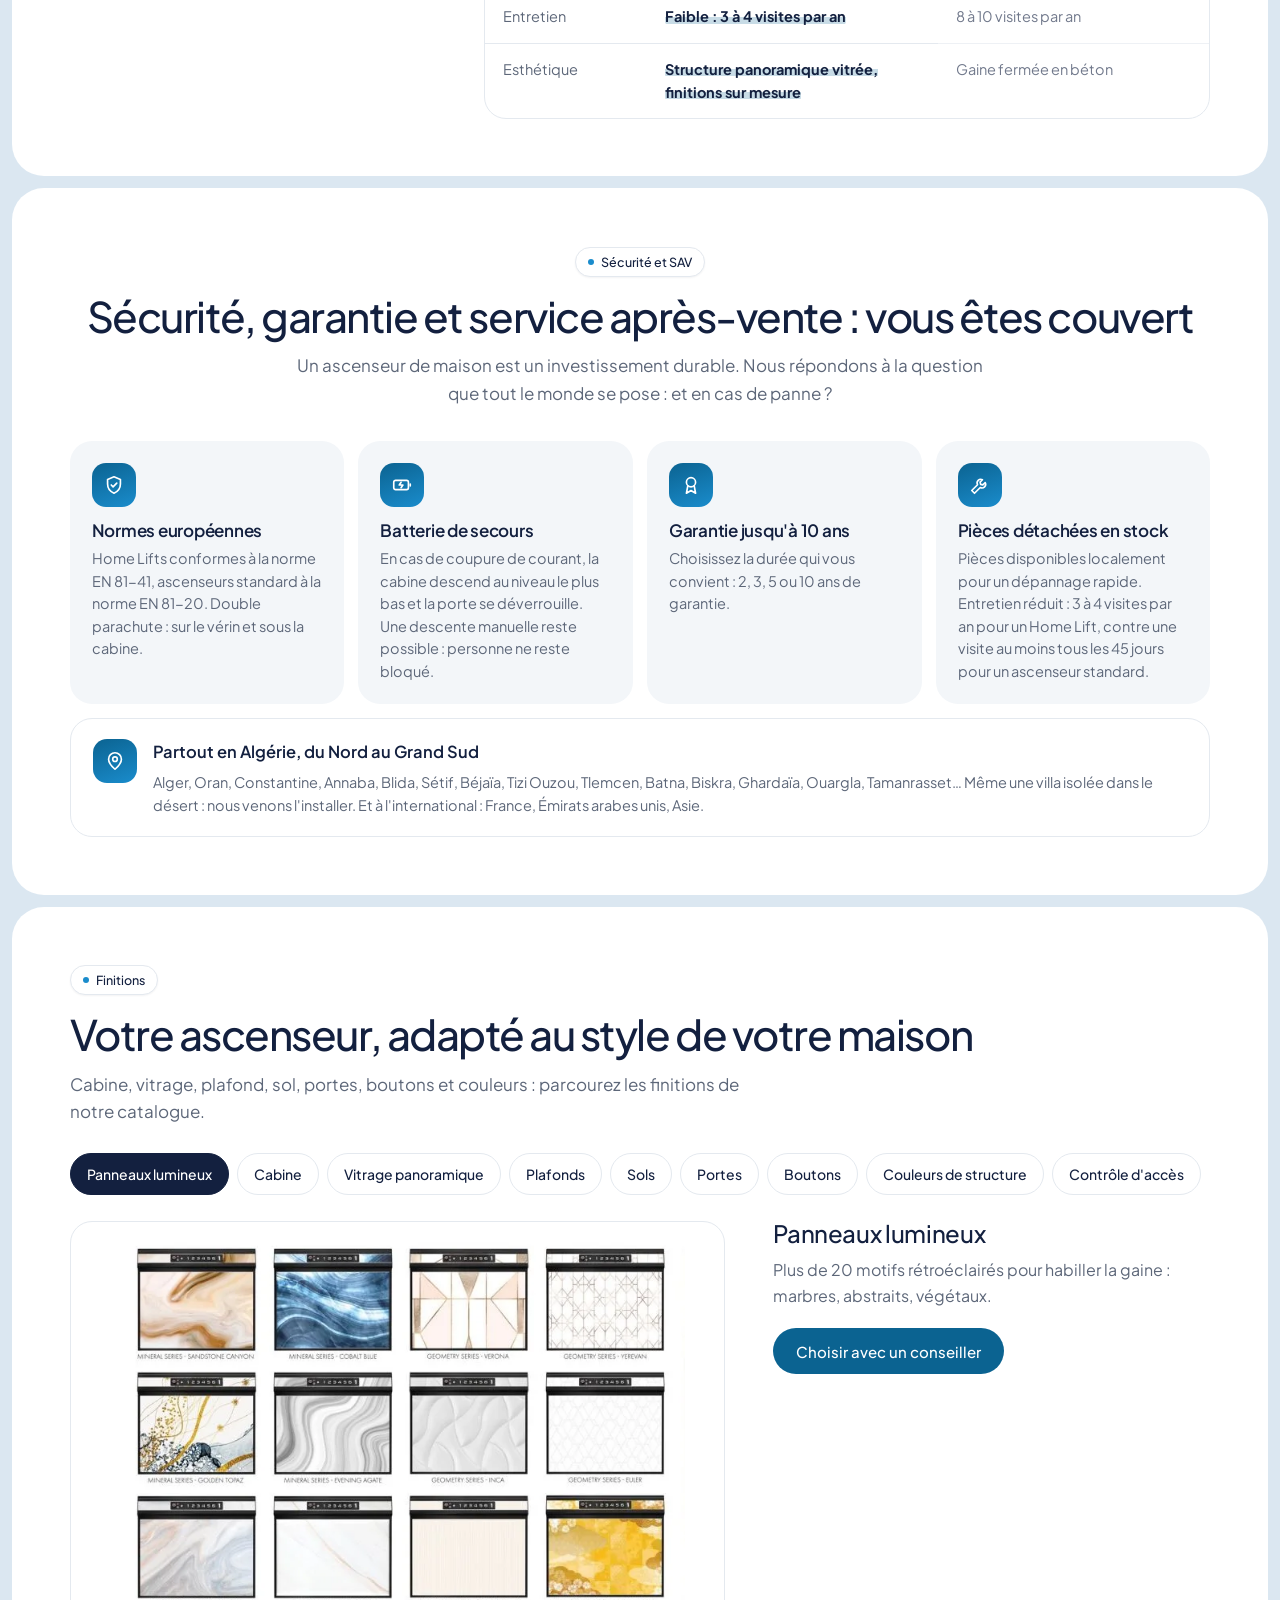
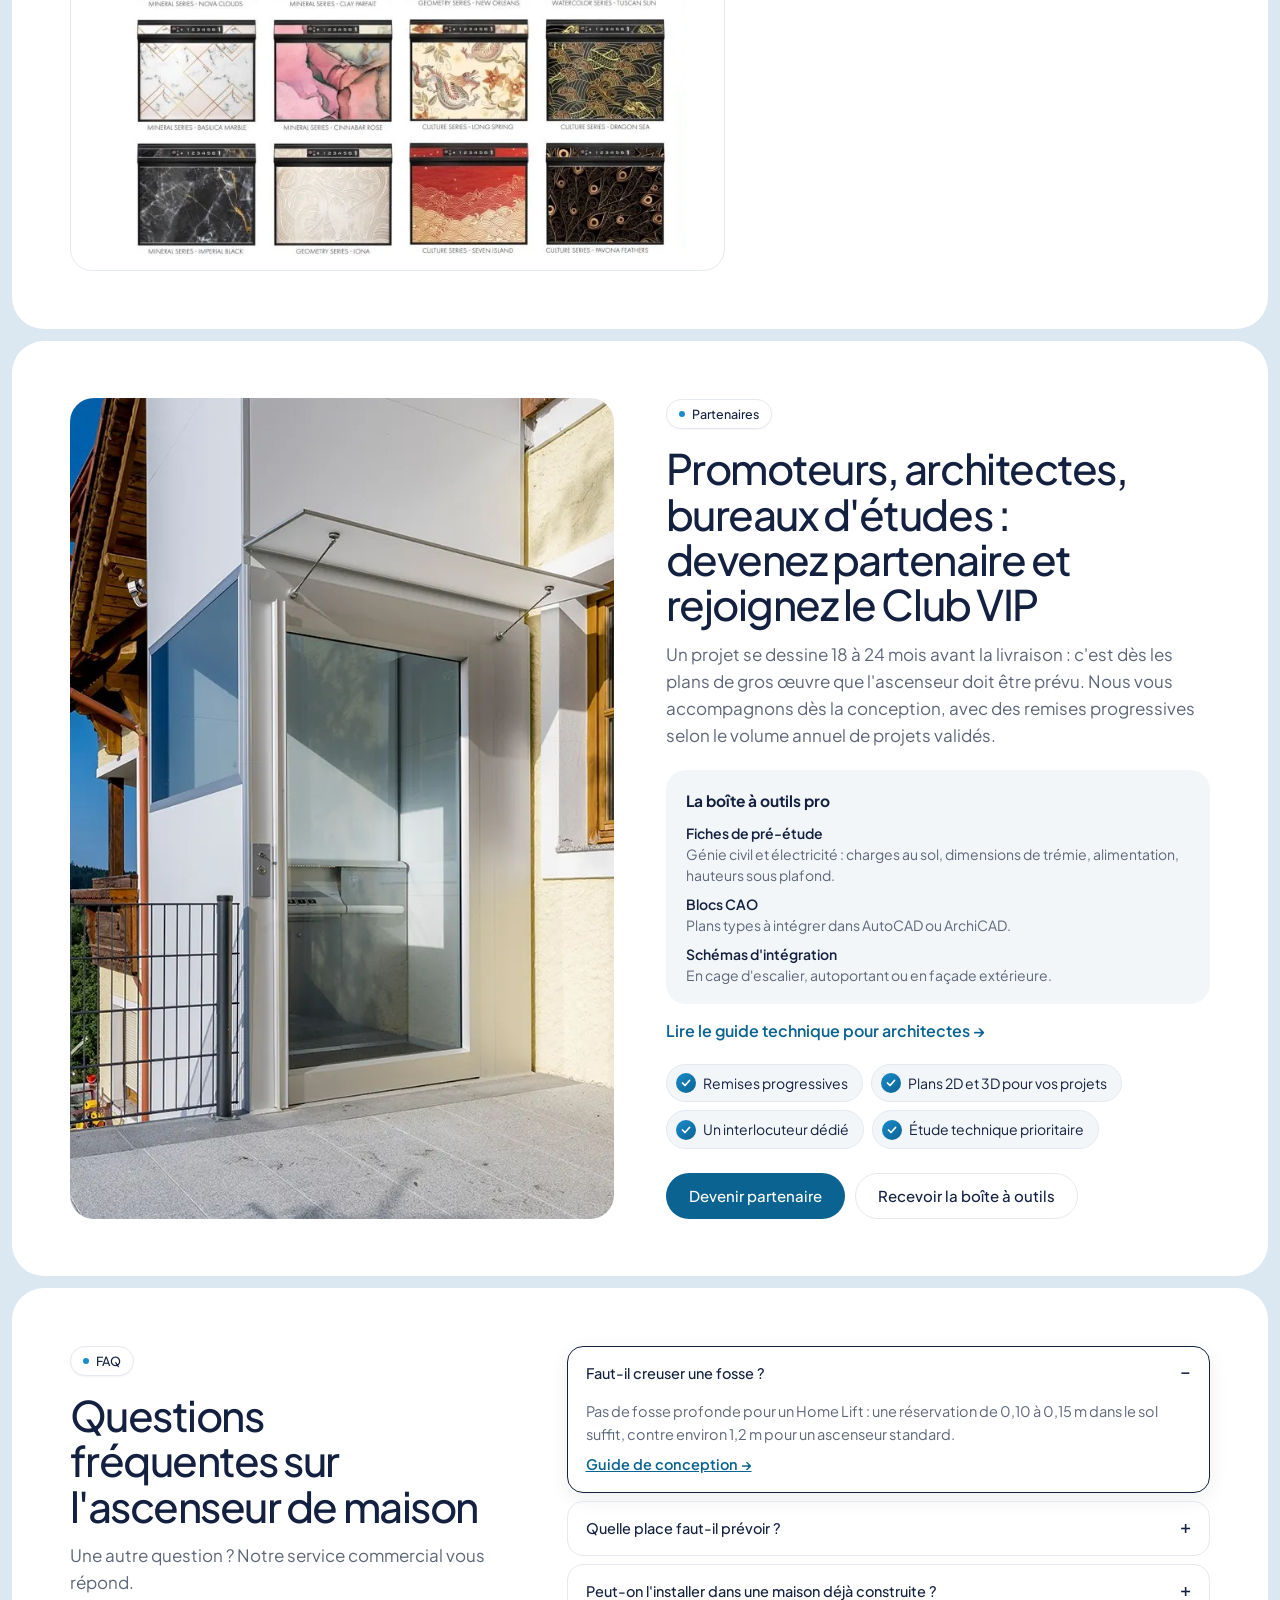
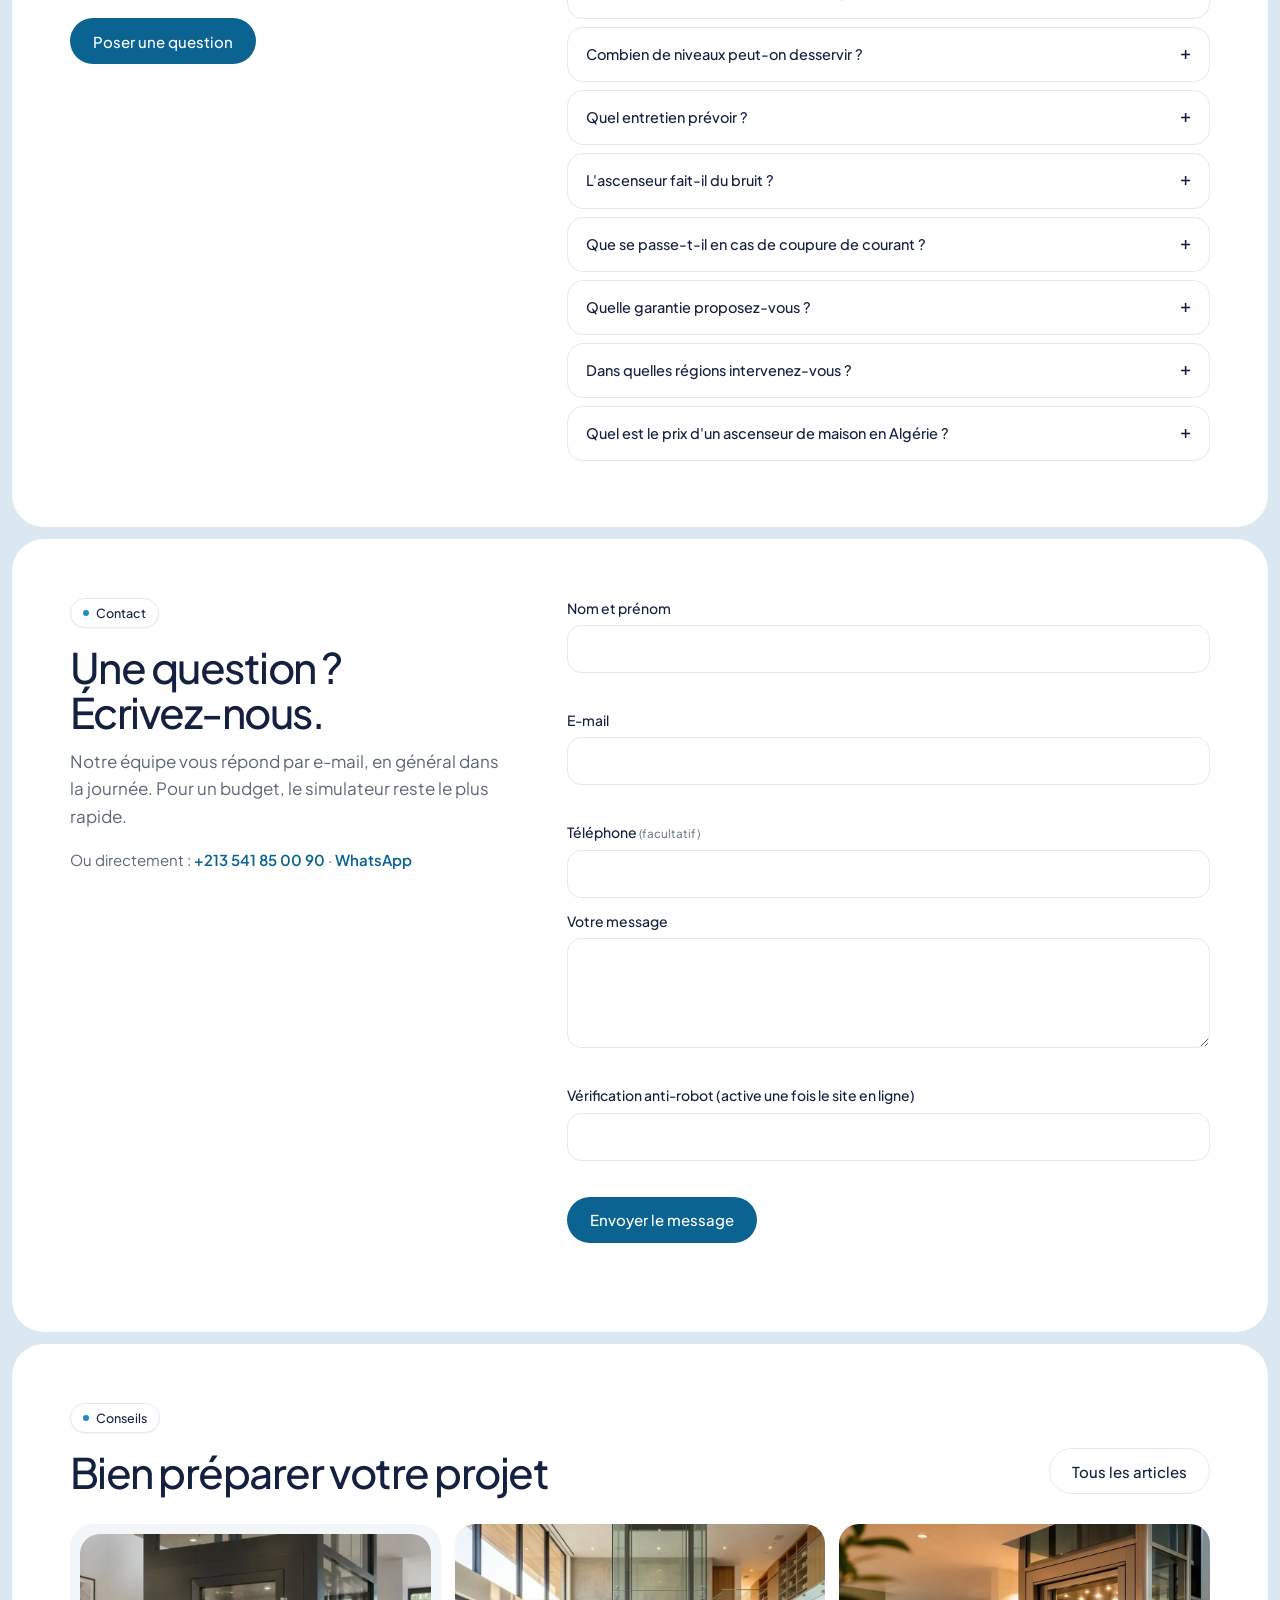
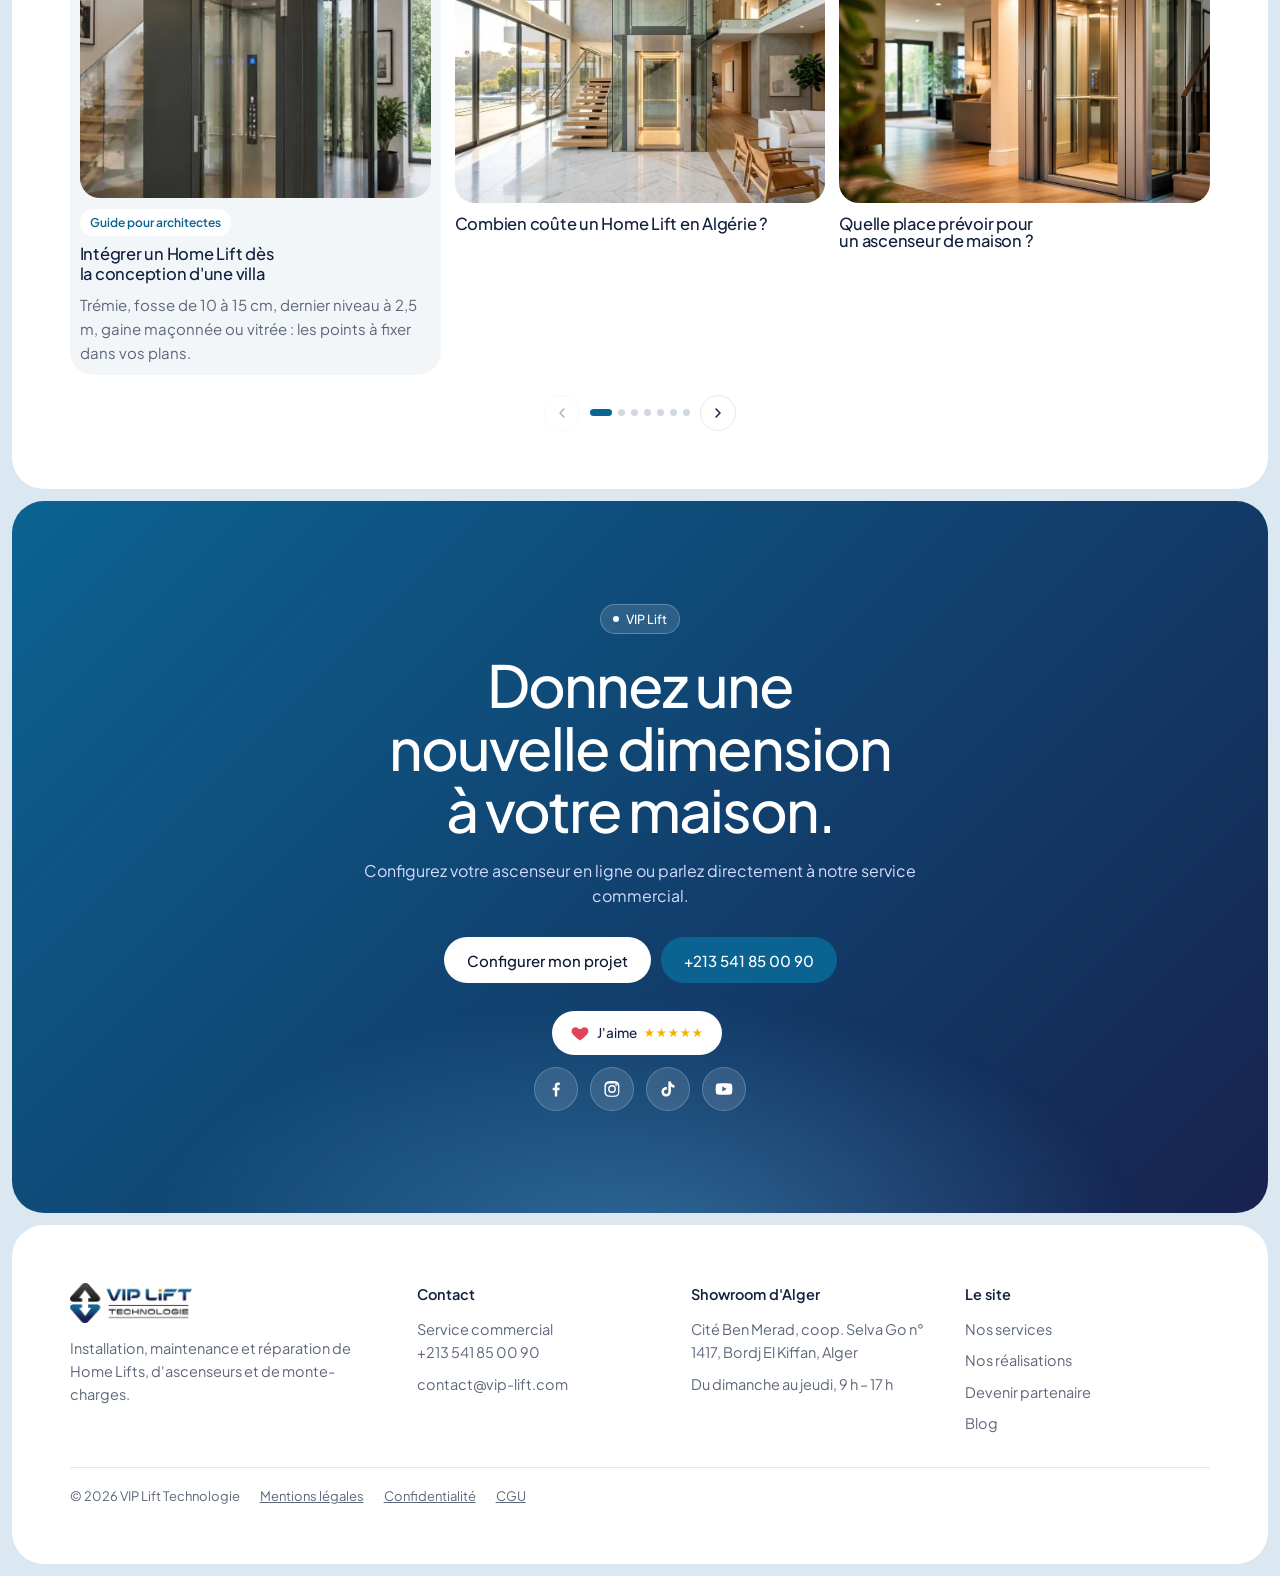
==== commit 27e1c0c7: "Nouvel article : prix d'un Home Lift en Algérie (+ redirection de l'ancien article prix, plan du sit" ====
--- a/mise-en-ligne/index.html
+++ b/mise-en-ligne/index.html
@@ -20,7 +20,7 @@
 <link rel="icon" href="img/logo-h.png">
 <link rel="preconnect" href="https://fonts.googleapis.com"><link rel="preconnect" href="https://fonts.gstatic.com" crossorigin>
 <link href="https://fonts.googleapis.com/css2?family=Plus+Jakarta+Sans:wght@400;500;600&display=swap" rel="stylesheet">
-<link rel="stylesheet" href="style.css?v=33">
+<link rel="stylesheet" href="style.css?v=34">
 <script>new MutationObserver(()=>{for(const c of document.querySelectorAll('.stack td:not([data-l])')){let i=0,p=c;while(p=p.previousElementSibling)i+=p.colSpan;c.dataset.l=c.closest('table').rows[0].cells[i]?.textContent||''}}).observe(document,{childList:true,subtree:true})</script>
 </head>
 <body>
@@ -230,7 +230,7 @@
     <details><summary>Que se passe-t-il en cas de coupure de courant ?</summary><p>Une batterie de secours prend le relais : la cabine descend au niveau le plus bas et la porte se déverrouille pour que les personnes puissent sortir. Si la coupure se prolonge, une descente manuelle reste possible.</p></details>
     <details><summary>Quelle garantie proposez-vous ?</summary><p>Vous choisissez une garantie de 2, 3, 5 ou 10 ans. Nos Home Lifts sont conformes à la norme EN 81-41 et nos ascenseurs standard à la norme EN 81-20.</p></details>
     <details><summary>Dans quelles régions intervenez-vous ?</summary><p>Partout, sans limite géographique : dans toute l'Algérie, y compris le Grand Sud, en France et à l'international (Émirats arabes unis, Asie).</p></details>
-    <details><summary>Quel est le prix d'un ascenseur de maison en Algérie ?</summary><p>Le budget dépend du produit, du nombre de niveaux, de l'emplacement et de votre wilaya. Le simulateur vous donne un budget approximatif, confirmé ensuite par nos experts. <a class="faql" href="https://vip-lift.com/quel-est-le-prix-dun-ascenseur-maison-en-algerie-guide-complet-2026/">Prix d'un ascenseur maison en Algérie →</a></p></details>
+    <details><summary>Quel est le prix d'un ascenseur de maison en Algérie ?</summary><p>Le budget dépend du produit, du nombre de niveaux, de l'emplacement et de votre wilaya. Le simulateur vous donne un budget approximatif, confirmé ensuite par nos experts. <a class="faql" href="prix-home-lift-algerie.html">Prix d'un ascenseur maison en Algérie →</a></p></details>
   </div>
 </section>
 
@@ -252,7 +252,7 @@
   <div class="rhead"><div><span class="pill">Conseils</span><h2 style="margin-top:16px">Bien préparer votre projet</h2></div><a class="btn ghost" href="https://vip-lift.com/blog/">Tous les articles</a></div>
   <div class="posts">
     <a class="post feat" href="guide-home-lift-conception-villa.html"><img src="img/p-charpente.webp" alt="Home Lift avec gaine autoportante en acier et verre" loading="lazy" width="480" height="642" decoding="async"><div><span class="tagp">Guide pour architectes</span><h3>Intégrer un Home Lift dès la conception d'une villa</h3><p>Trémie, fosse de 10 à 15 cm, dernier niveau à 2,5 m, gaine maçonnée ou vitrée : les points à fixer dans vos plans.</p></div></a>
-    <a class="post" href="https://vip-lift.com/quel-est-le-prix-dun-ascenseur-maison-en-algerie-guide-complet-2026/"><img src="img/b-prix.webp" alt="Prix d'un ascenseur de maison en Algérie" loading="lazy" width="1024" height="1024" decoding="async"><h3>Quel est le prix d'un ascenseur maison en Algérie ?</h3></a>
+    <a class="post" href="prix-home-lift-algerie.html"><img src="img/px-villa.webp" alt="Home Lift vitré dans une villa contemporaine" loading="lazy" width="1186" height="667" decoding="async"><h3>Combien coûte un Home Lift en Algérie ?</h3></a>
     <a class="post" href="https://vip-lift.com/quelle-place-faut-il-prevoir-pour-un-ascenseur-de-maison-dimensions-et-conseils/"><img src="img/b-place.webp" alt="Dimensions et place à prévoir pour un ascenseur de maison" loading="lazy" width="1024" height="1024" decoding="async"><h3>Quelle place prévoir pour un ascenseur de maison ?</h3></a>
     <a class="post" href="adapter-maison-30-ans-home-lift.html"><img src="img/b-existante.webp" alt="Home Lift installé dans une maison existante" loading="lazy" width="1024" height="1024" decoding="async"><h3>Adapter sa maison de 30 ans avec un Home Lift</h3></a>
     <a class="post" href="https://vip-lift.com/combien-de-niveaux-peut-desservir-un-home-lift-dans-une-villa/"><img src="img/b-niveaux.webp" alt="Home Lift desservant plusieurs niveaux d'une villa" loading="lazy" width="1024" height="1024" decoding="async"><h3>Combien de niveaux peut desservir un Home Lift ?</h3></a>
--- a/mise-en-ligne/style.css
+++ b/mise-en-ligne/style.css
@@ -608,3 +608,6 @@
 @keyframes hlpop{40%{transform:scale(1.03)}}
 #comparatif .hlw{display:block;transform-origin:left center}
 #comparatif .hl{display:inline;-webkit-box-decoration-break:clone;box-decoration-break:clone}
+.art-fig{margin:24px 0 6px}
+.art-fig img{width:100%;height:auto;max-height:420px;object-fit:cover;border-radius:20px;display:block}
+.art-fig figcaption{font-size:13.5px;color:var(--mut);margin-top:8px}
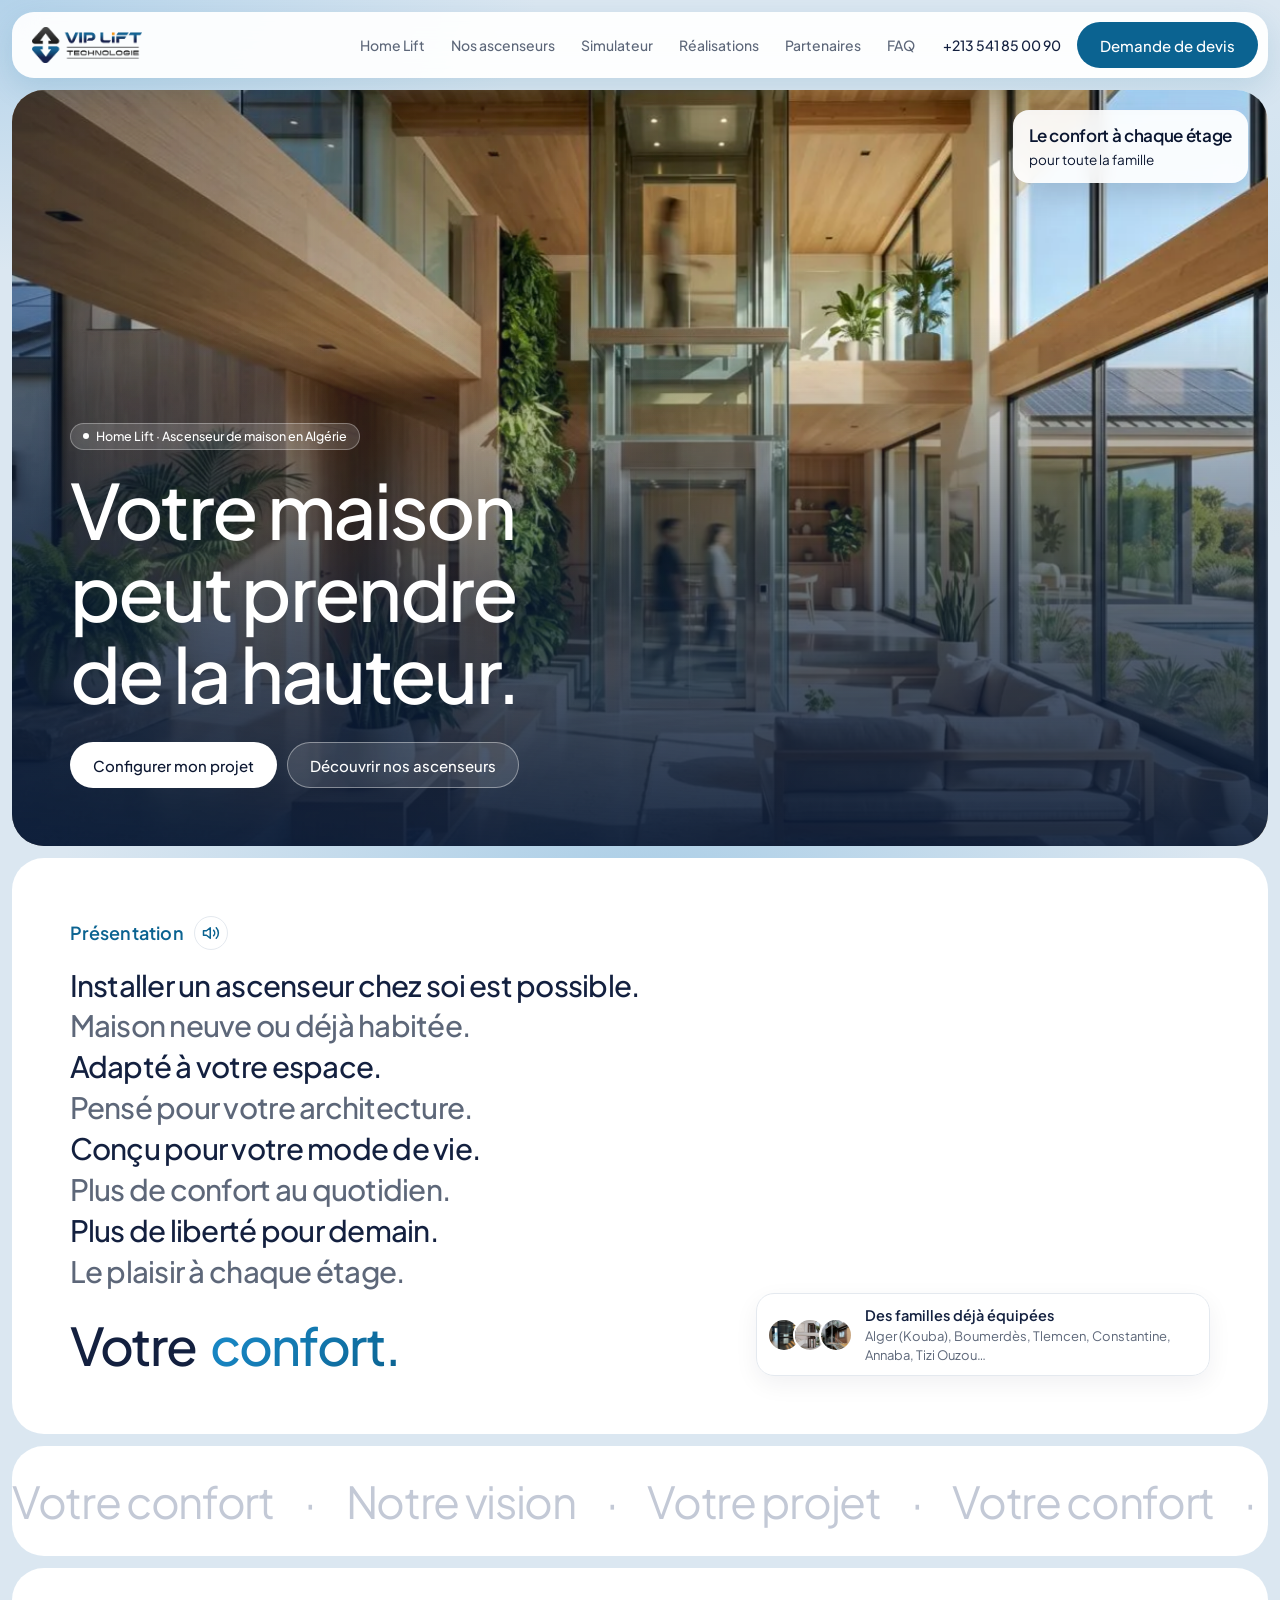
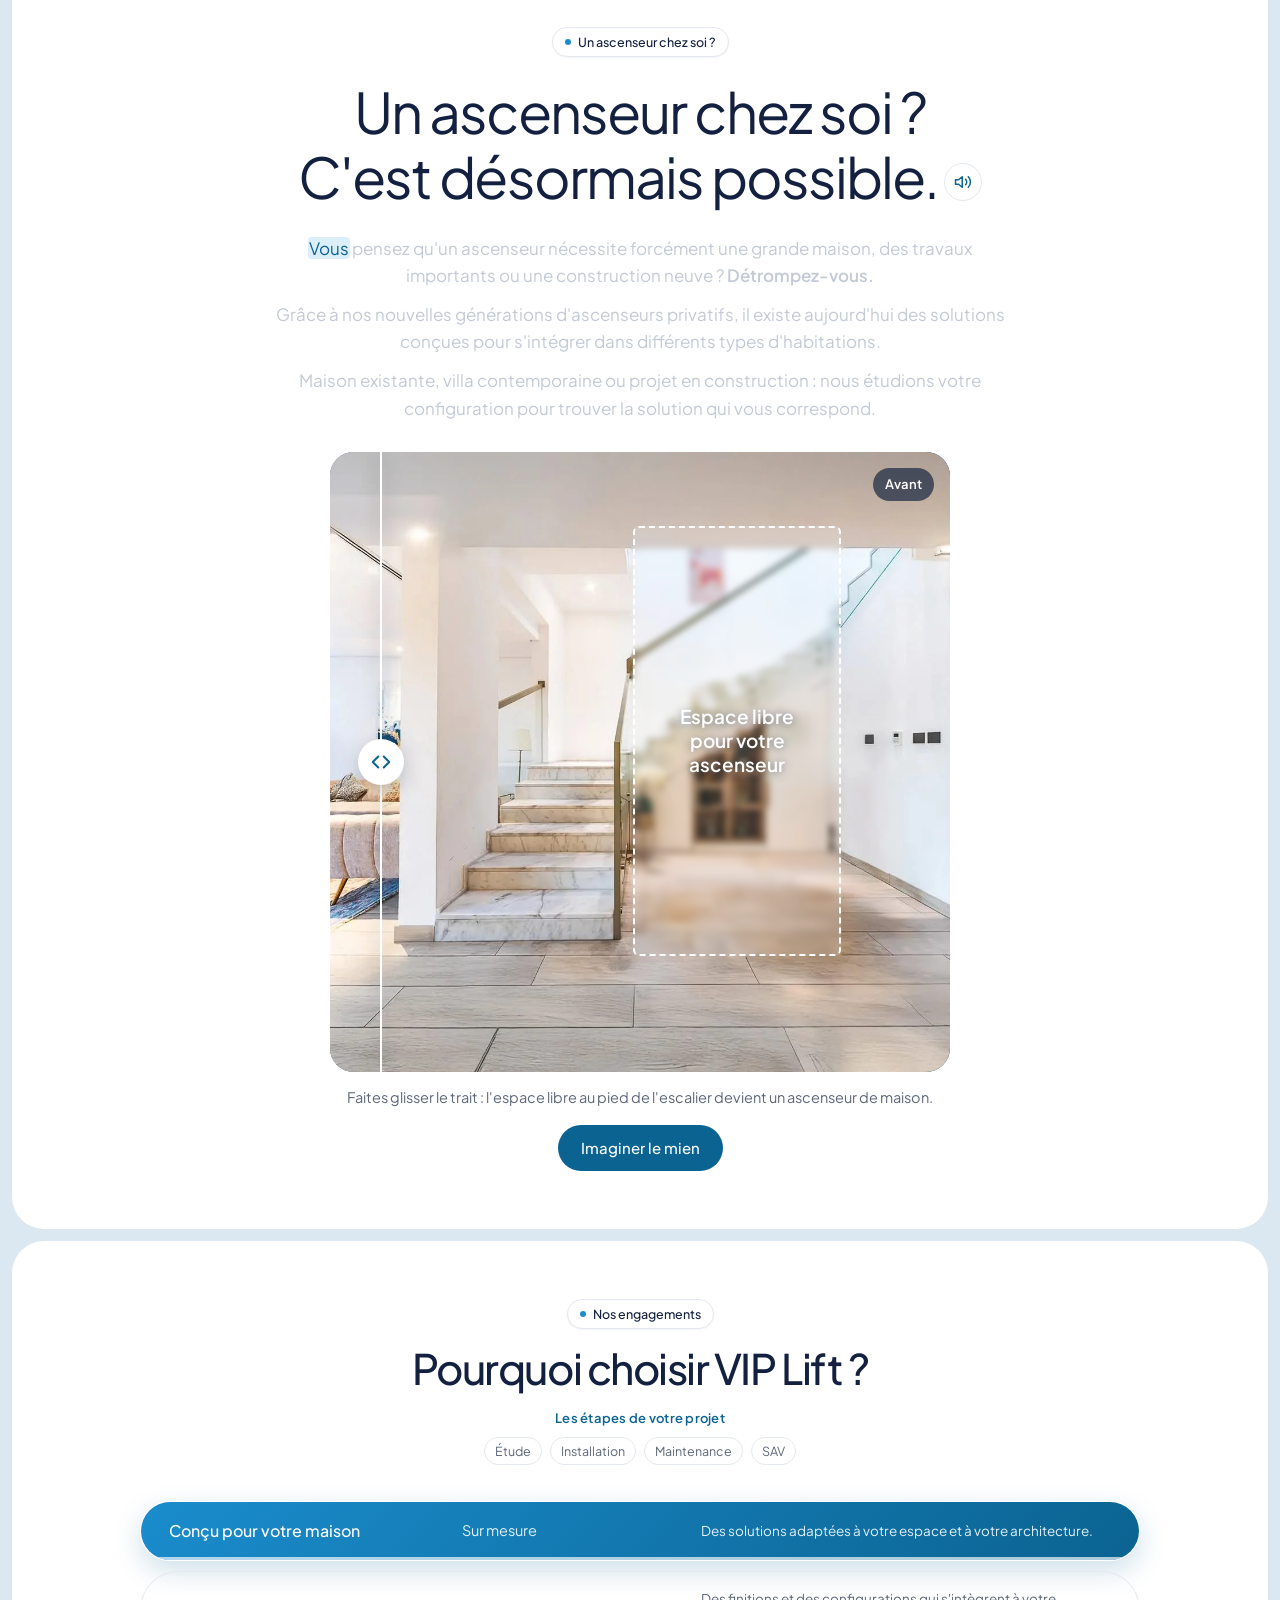
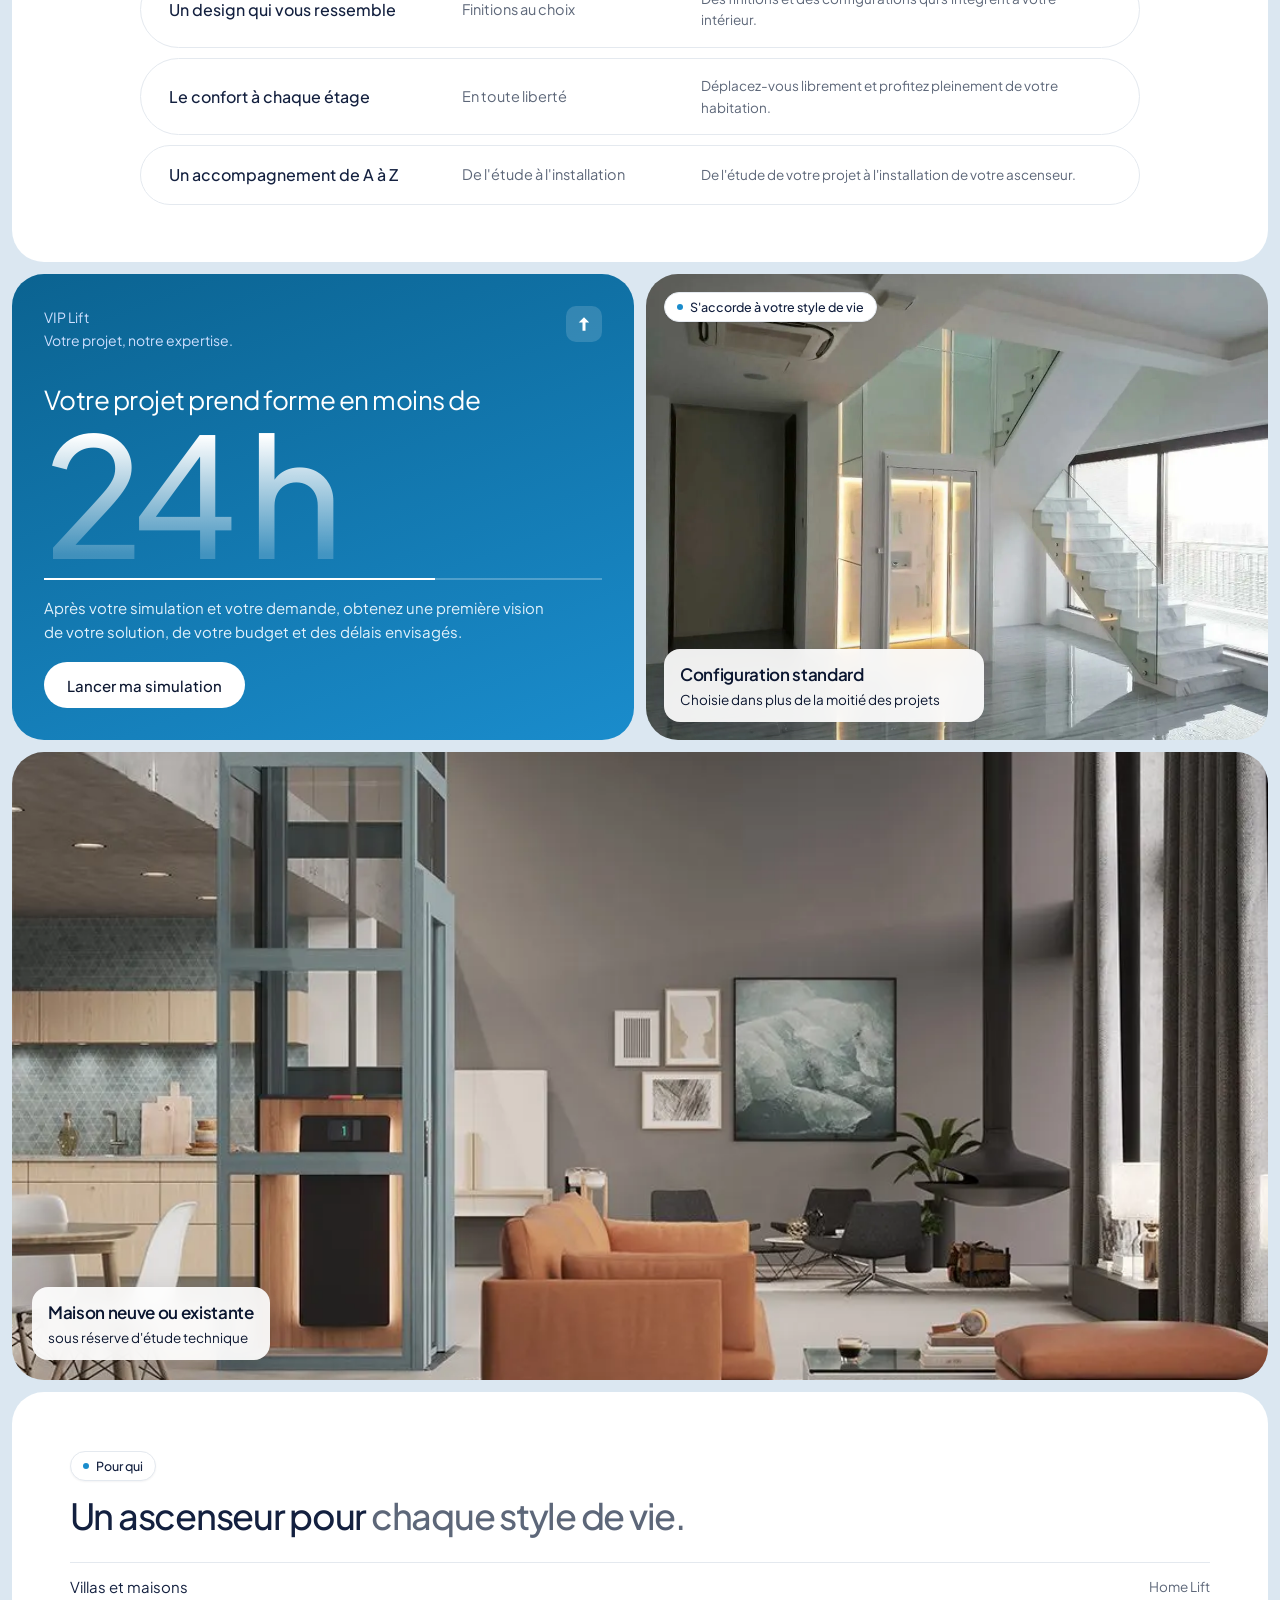
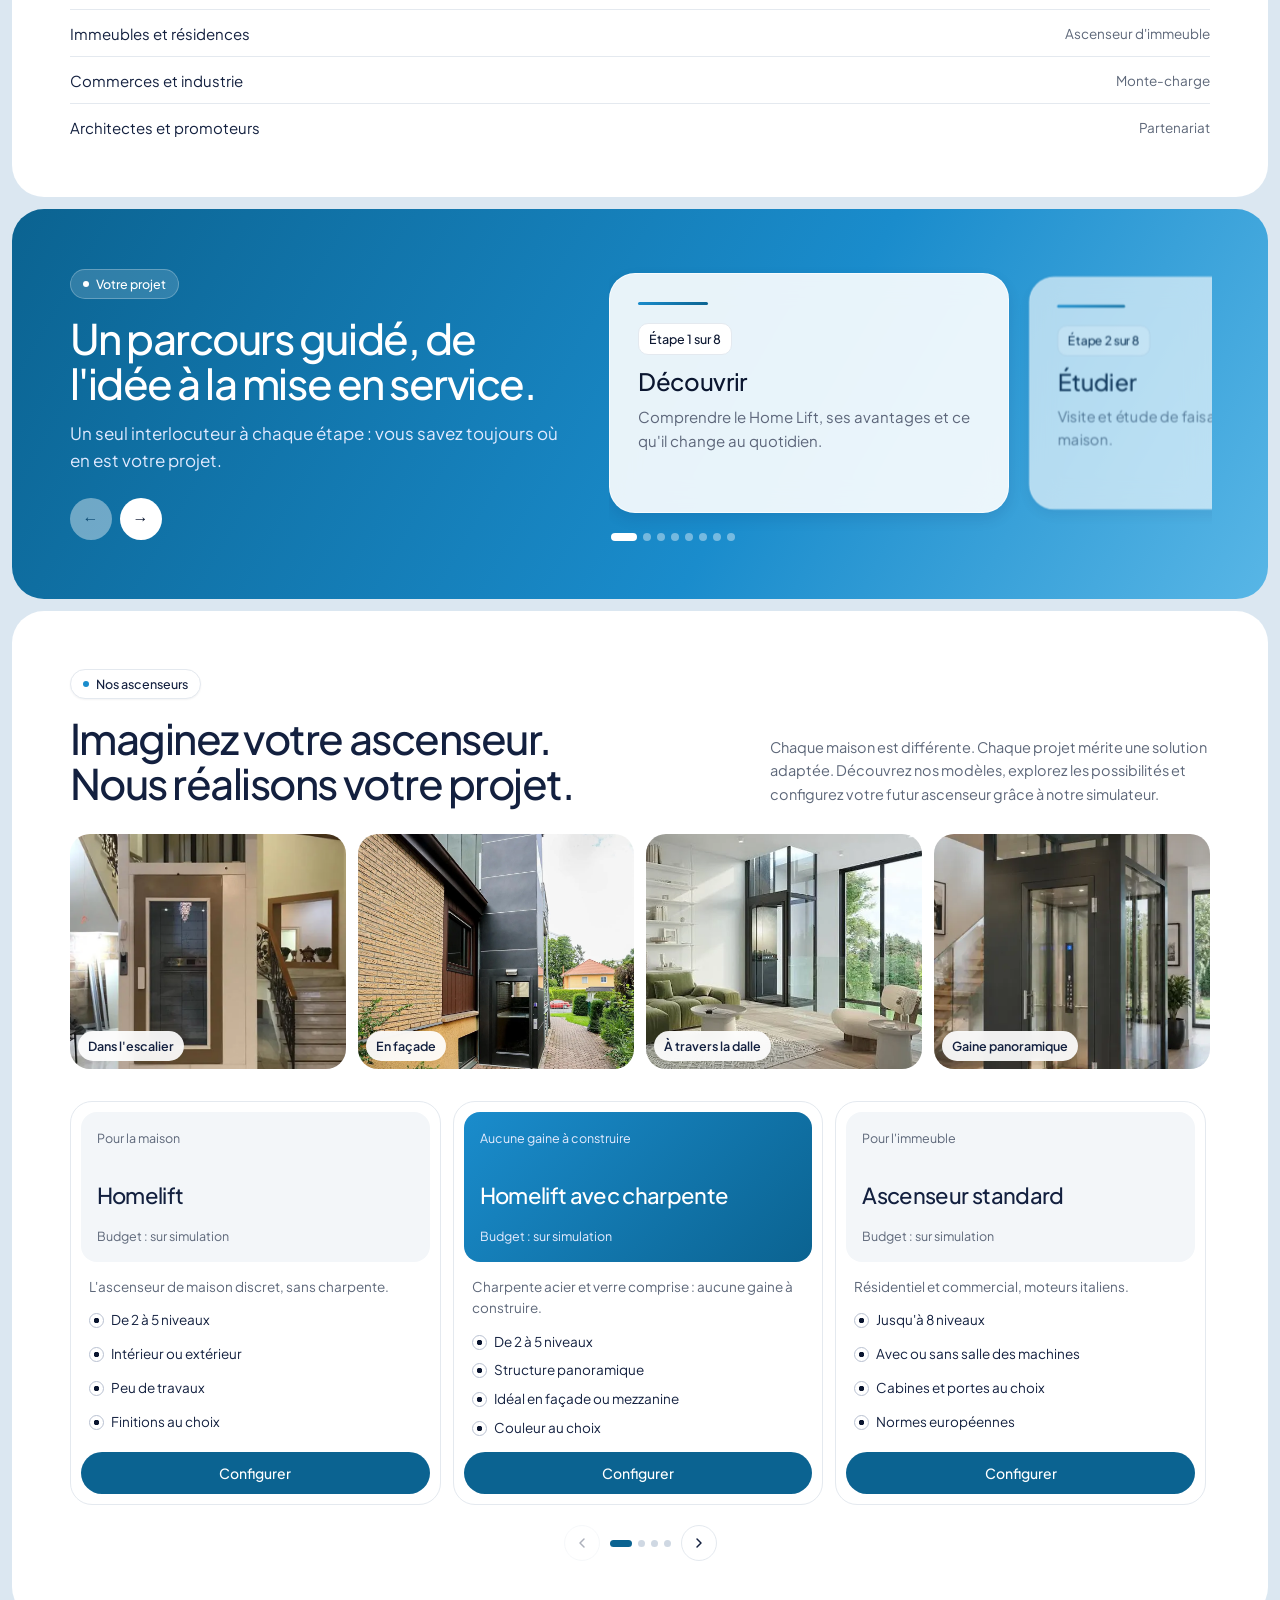
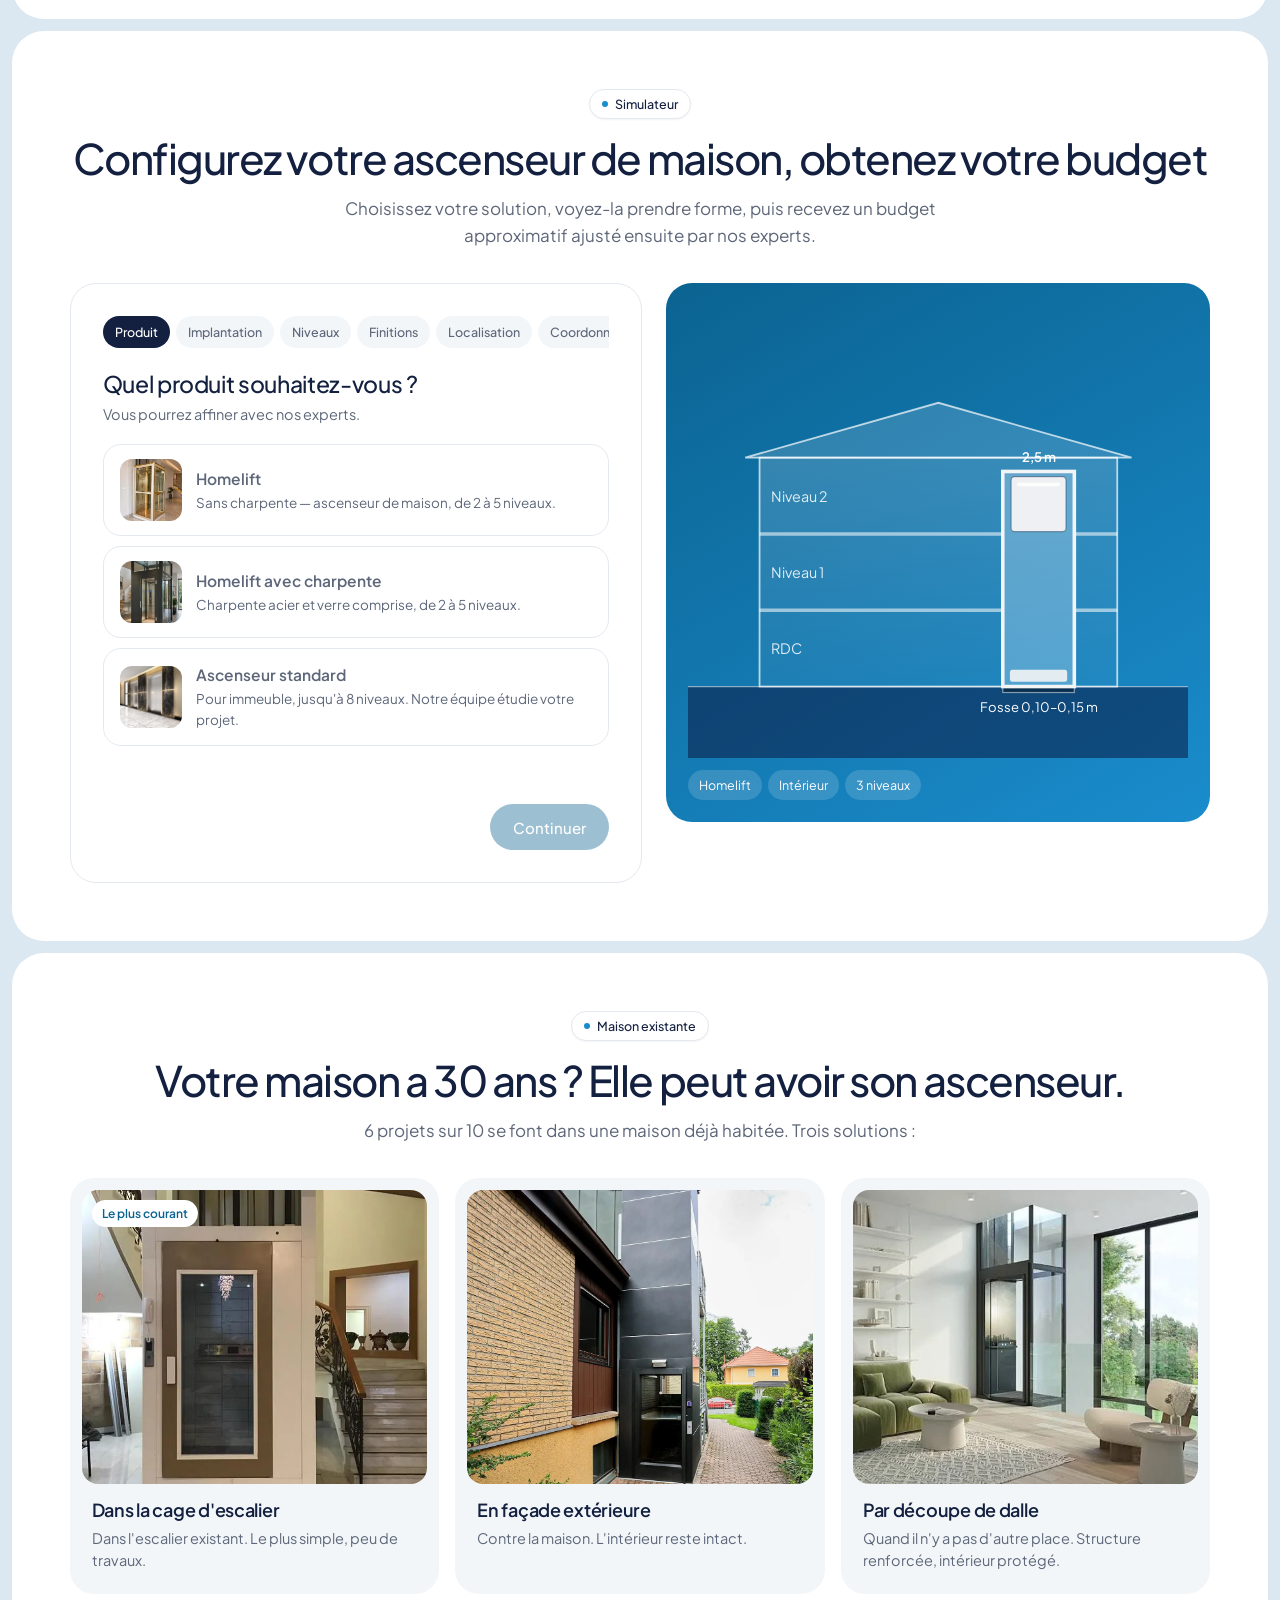
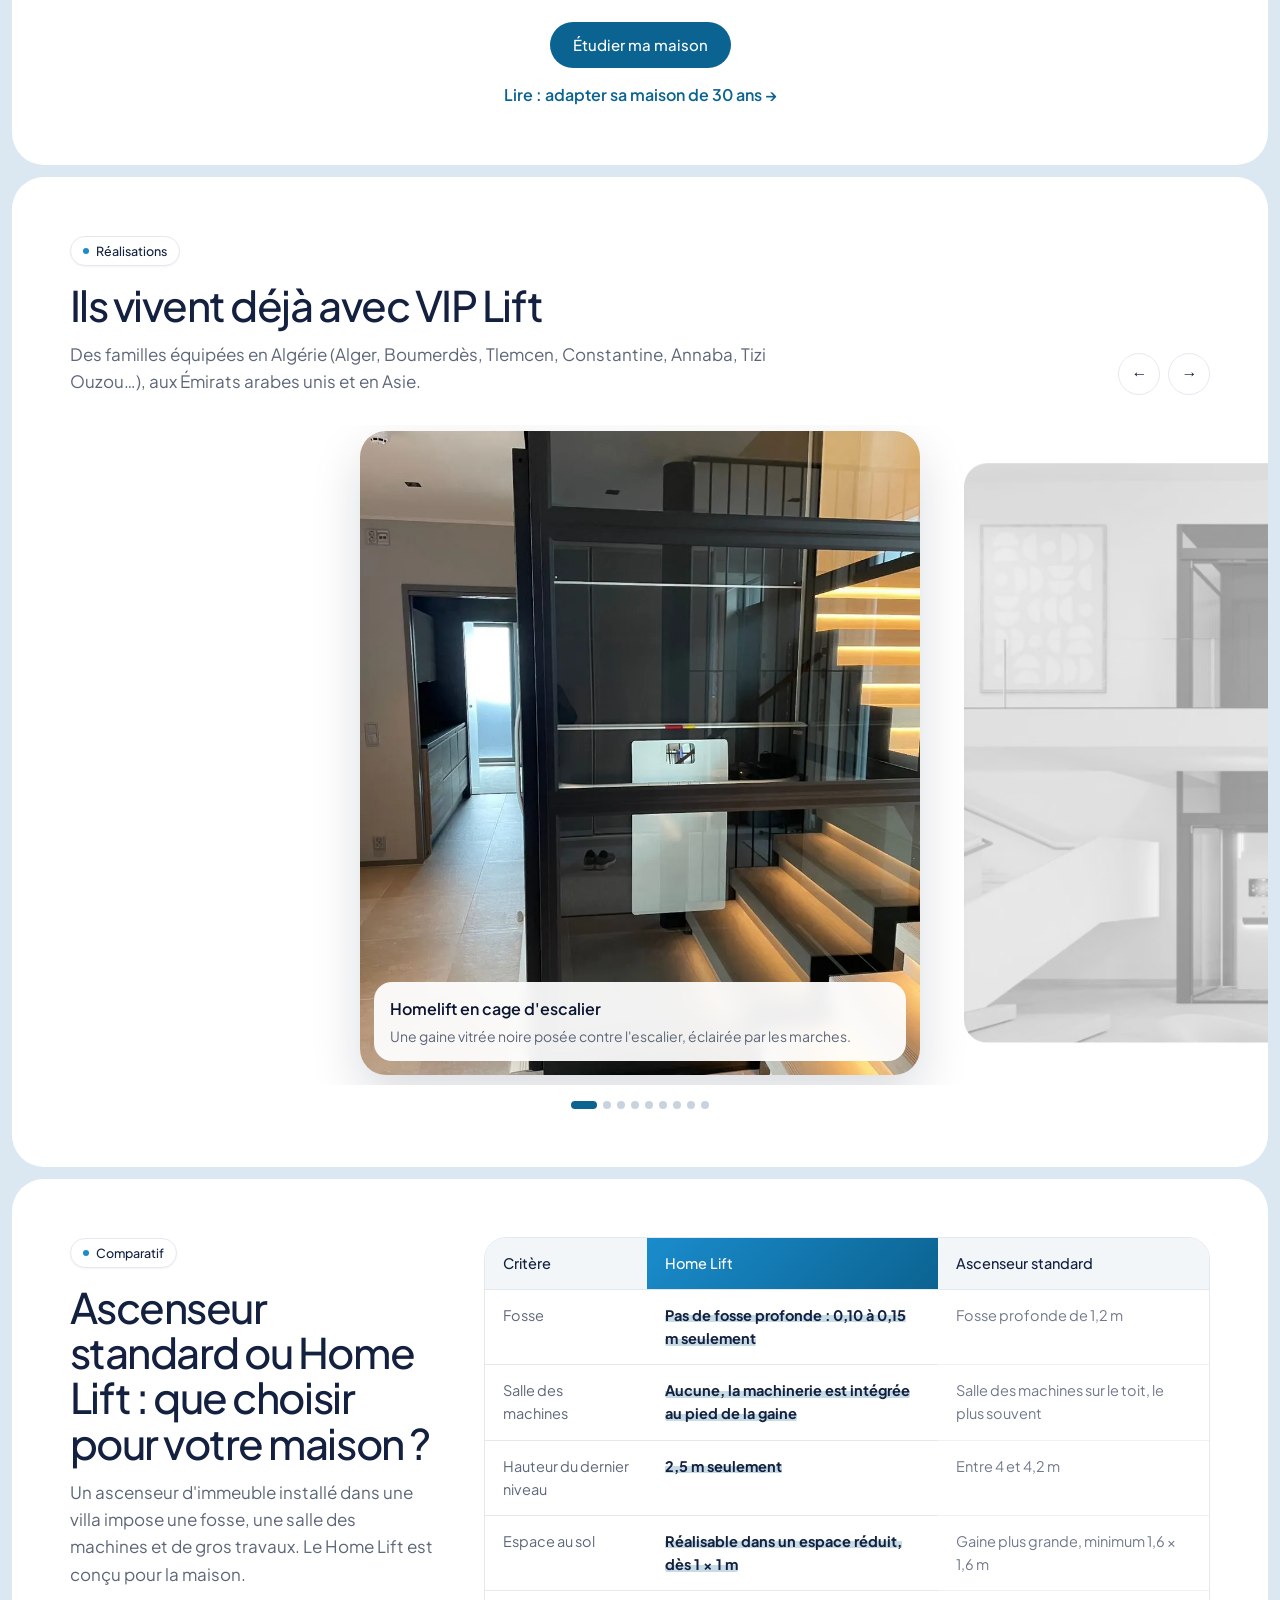
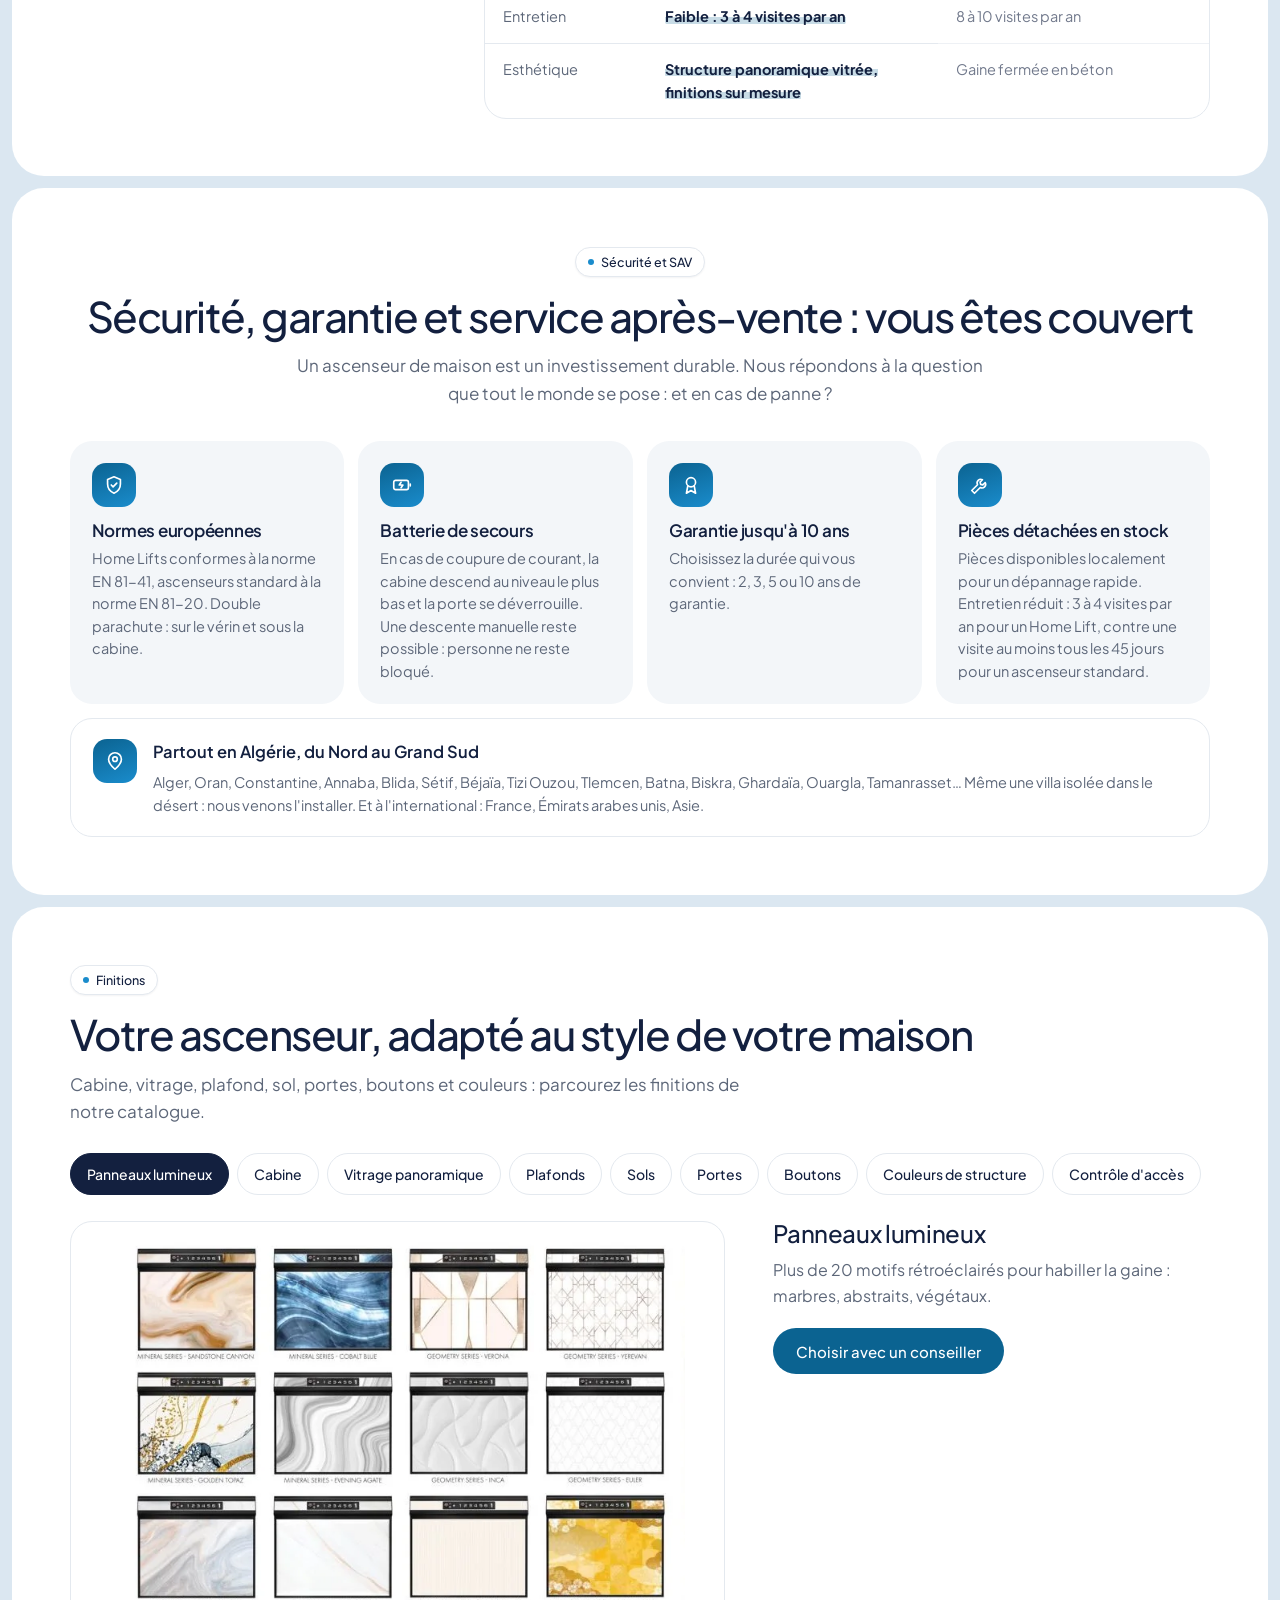
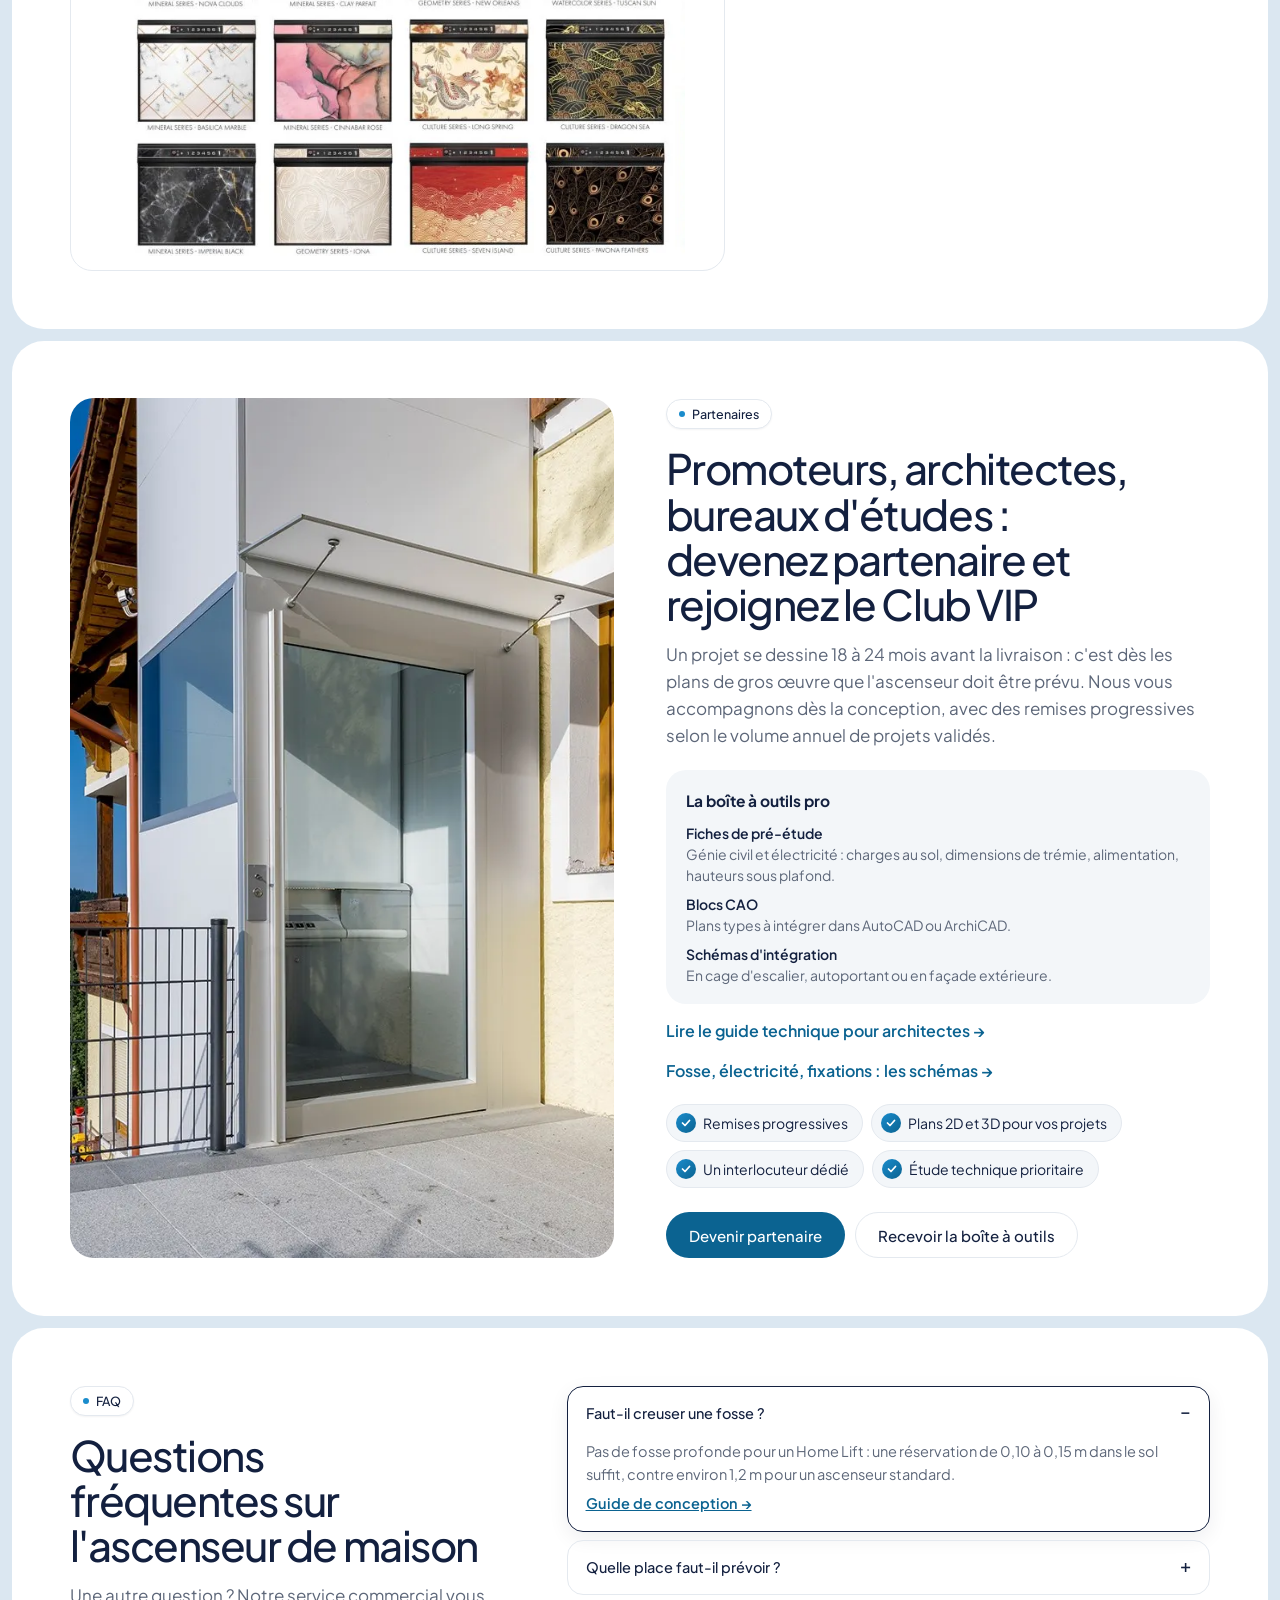
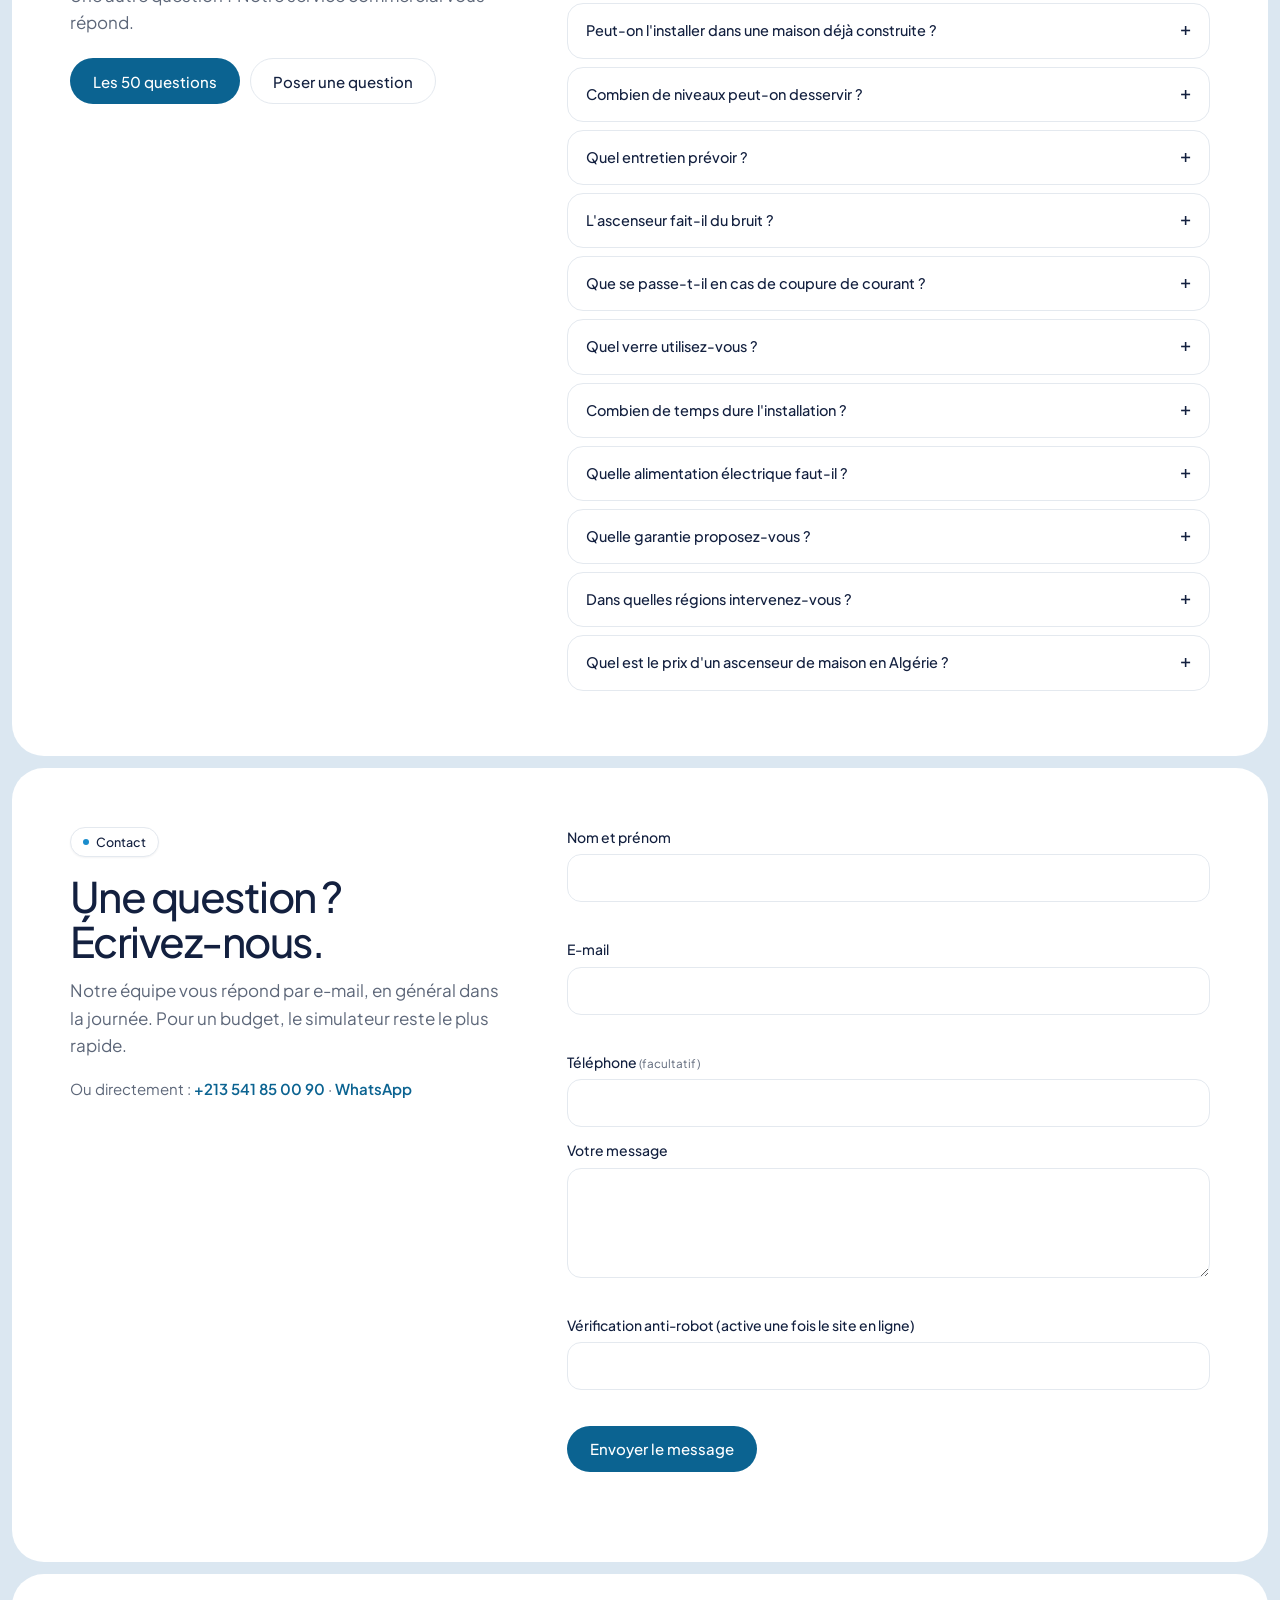
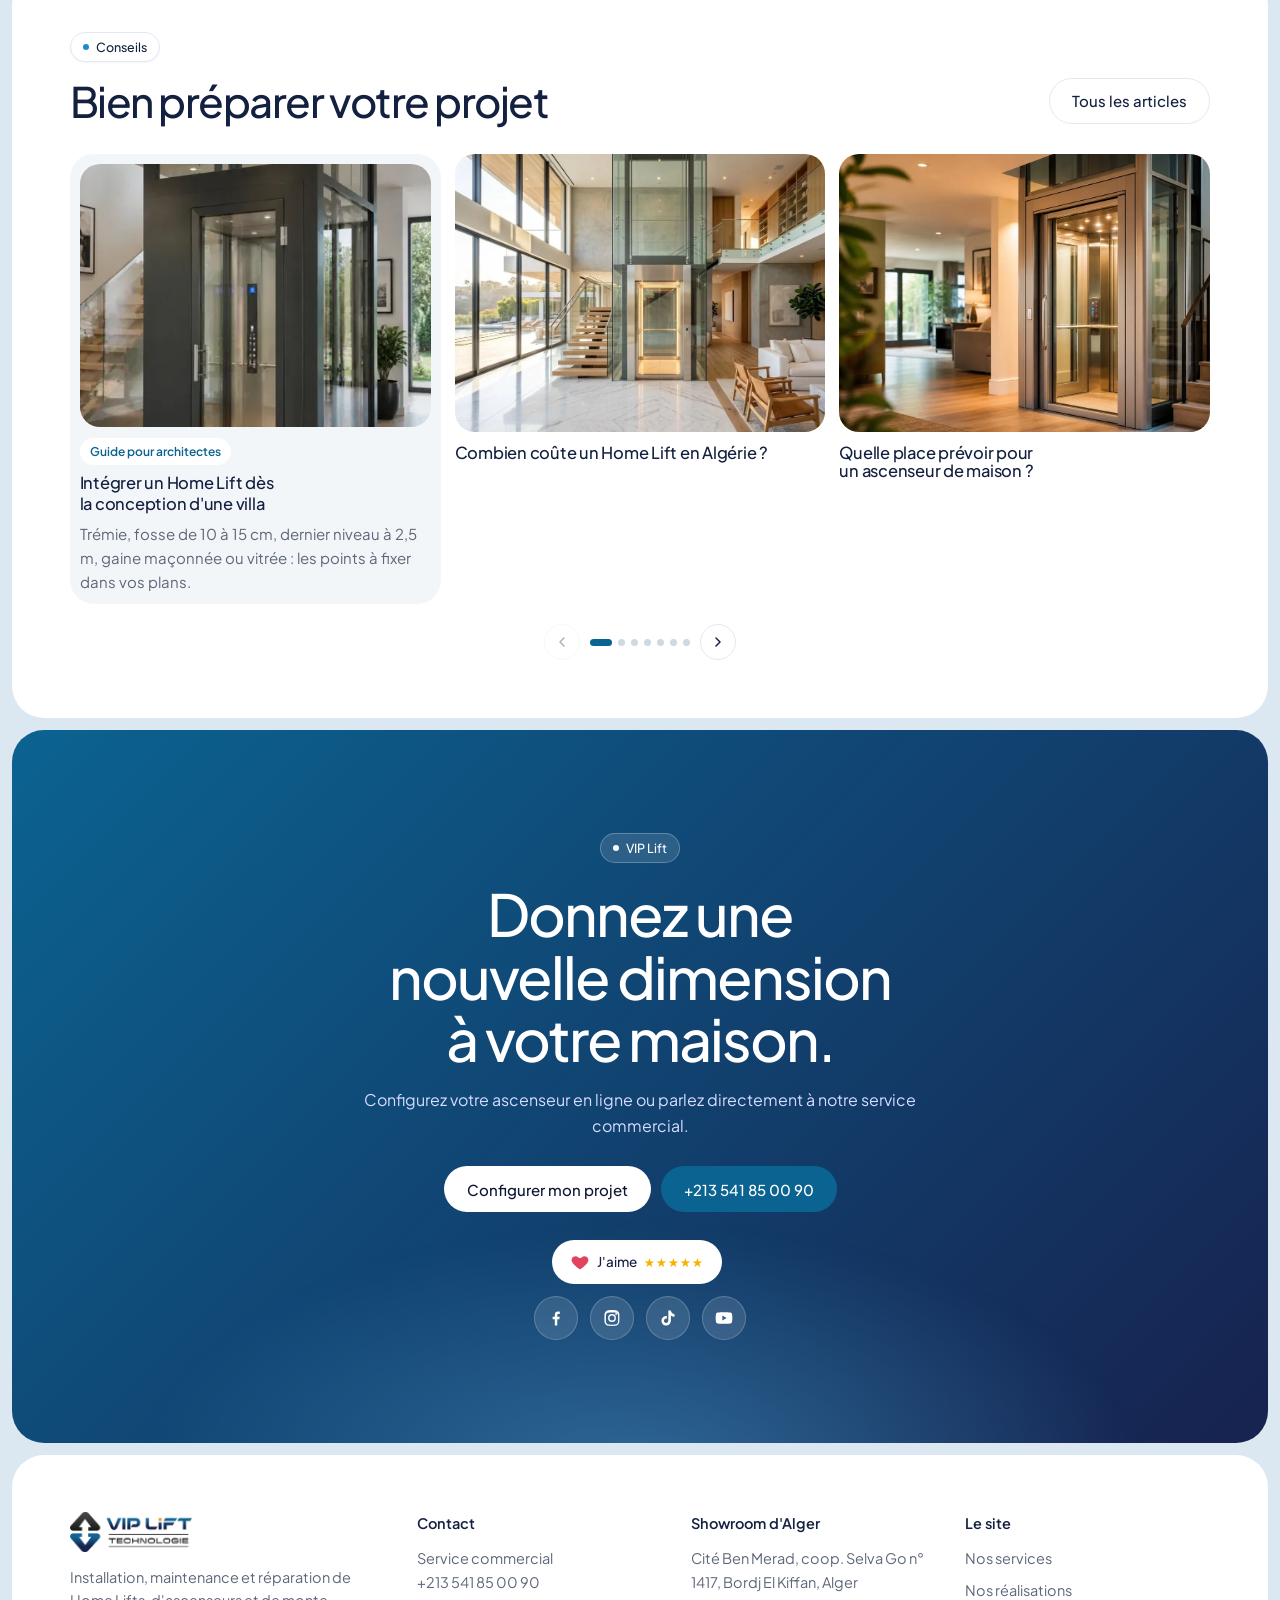
==== commit aa78eaf8: "Guide technique avec schémas, FAQ complète (54 questions), liens internes Co-Authored-By: Claude Opu" ====
--- a/mise-en-ligne/index.html
+++ b/mise-en-ligne/index.html
@@ -16,11 +16,11 @@
 <meta property="og:image" content="https://vip-lift.com/img/accueil.webp">
 <meta name="twitter:card" content="summary_large_image">
 <link rel="preload" as="image" href="img/accueil.webp" fetchpriority="high">
-<script type="application/ld+json">[{"@context": "https://schema.org", "@type": "HomeAndConstructionBusiness", "@id": "https://vip-lift.com/#entreprise", "name": "VIP Lift Technologie", "description": "Fourniture, installation et maintenance de Home Lifts (ascenseurs de maison), d'ascenseurs d'immeuble et de monte-charges en Algérie.", "url": "https://vip-lift.com/", "logo": "https://vip-lift.com/img/logo-h.png", "image": "https://vip-lift.com/img/accueil.webp", "telephone": "+213541850090", "email": "contact@vip-lift.com", "address": {"@type": "PostalAddress", "streetAddress": "Cité Ben Merad, coopérative Selva Go n° 1417", "addressLocality": "Bordj El Kiffan", "addressRegion": "Alger", "addressCountry": "DZ"}, "areaServed": [{"@type": "Country", "name": "Algérie"}, {"@type": "Country", "name": "France"}, {"@type": "Country", "name": "Émirats arabes unis"}], "knowsAbout": ["Home Lift", "Ascenseur de maison", "Ascenseur privatif", "Ascenseur d'immeuble", "Monte-charge"], "openingHoursSpecification": [{"@type": "OpeningHoursSpecification", "dayOfWeek": ["Sunday", "Monday", "Tuesday", "Wednesday", "Thursday"], "opens": "09:00", "closes": "17:00"}], "sameAs": ["https://www.facebook.com/viplifttechnologie/", "https://www.instagram.com/vip.lift.algeria/", "https://www.tiktok.com/@vip.lift"], "hasMap": "https://maps.google.com/?cid=10675957484055196396"}, {"@context": "https://schema.org", "@type": "FAQPage", "mainEntity": [{"@type": "Question", "name": "Faut-il creuser une fosse ?", "acceptedAnswer": {"@type": "Answer", "text": "Pas de fosse profonde pour un Home Lift : une réservation de 0,10 à 0,15 m dans le sol suffit, contre environ 1,2 m pour un ascenseur standard."}}, {"@type": "Question", "name": "Quelle place faut-il prévoir ?", "acceptedAnswer": {"@type": "Answer", "text": "Un Home Lift peut s'installer dans un espace réduit, à partir de 1 × 1 m au sol. Un ascenseur standard demande une gaine d'au moins 1,6 × 1,6 m."}}, {"@type": "Question", "name": "Peut-on l'installer dans une maison déjà construite ?", "acceptedAnswer": {"@type": "Answer", "text": "Oui, sous réserve de faisabilité technique : dans un hall, une cage d'escalier, une trémie de dalle ou à l'extérieur, en façade. La visite technique permet de le confirmer."}}, {"@type": "Question", "name": "Combien de niveaux peut-on desservir ?", "acceptedAnswer": {"@type": "Answer", "text": "De 2 à 5 niveaux pour un Home Lift, avec ou sans charpente. Au-delà, nous proposons un ascenseur standard."}}, {"@type": "Question", "name": "Quel entretien prévoir ?", "acceptedAnswer": {"@type": "Answer", "text": "Un entretien faible : 3 à 4 visites par an pour un Home Lift, contre une visite au moins tous les 45 jours (8 à 10 par an) pour un ascenseur standard. Nos pièces détachées sont en stock localement."}}, {"@type": "Question", "name": "L'ascenseur fait-il du bruit ?", "acceptedAnswer": {"@type": "Answer", "text": "Très peu. Le moteur hydraulique est installé au pied de la gaine, loin des chambres, et ne travaille qu'à la montée : la descente se fait par gravité."}}, {"@type": "Question", "name": "Que se passe-t-il en cas de coupure de courant ?", "acceptedAnswer": {"@type": "Answer", "text": "Une batterie de secours prend le relais : la cabine descend au niveau le plus bas et la porte se déverrouille pour que les personnes puissent sortir. Si la coupure se prolonge, une descente manuelle reste possible."}}, {"@type": "Question", "name": "Quelle garantie proposez-vous ?", "acceptedAnswer": {"@type": "Answer", "text": "Vous choisissez une garantie de 2, 3, 5 ou 10 ans. Nos Home Lifts sont conformes à la norme EN 81-41 et nos ascenseurs standard à la norme EN 81-20."}}, {"@type": "Question", "name": "Dans quelles régions intervenez-vous ?", "acceptedAnswer": {"@type": "Answer", "text": "Partout, sans limite géographique : dans toute l'Algérie, y compris le Grand Sud, en France et à l'international (Émirats arabes unis, Asie)."}}, {"@type": "Question", "name": "Quel est le prix d'un ascenseur de maison en Algérie ?", "acceptedAnswer": {"@type": "Answer", "text": "Le budget dépend du produit, du nombre de niveaux, de l'emplacement et de votre wilaya. Le simulateur vous donne un budget approximatif, confirmé ensuite par nos experts."}}]}]</script>
+<script type="application/ld+json">[{"@context": "https://schema.org", "@type": "HomeAndConstructionBusiness", "@id": "https://vip-lift.com/#entreprise", "name": "VIP Lift Technologie", "description": "Fourniture, installation et maintenance de Home Lifts (ascenseurs de maison), d'ascenseurs d'immeuble et de monte-charges en Algérie.", "url": "https://vip-lift.com/", "logo": "https://vip-lift.com/img/logo-h.png", "image": "https://vip-lift.com/img/accueil.webp", "telephone": "+213541850090", "email": "contact@vip-lift.com", "address": {"@type": "PostalAddress", "streetAddress": "Cité Ben Merad, coopérative Selva Go n° 1417", "addressLocality": "Bordj El Kiffan", "addressRegion": "Alger", "addressCountry": "DZ"}, "areaServed": [{"@type": "Country", "name": "Algérie"}, {"@type": "Country", "name": "France"}, {"@type": "Country", "name": "Émirats arabes unis"}], "knowsAbout": ["Home Lift", "Ascenseur de maison", "Ascenseur privatif", "Ascenseur d'immeuble", "Monte-charge"], "openingHoursSpecification": [{"@type": "OpeningHoursSpecification", "dayOfWeek": ["Sunday", "Monday", "Tuesday", "Wednesday", "Thursday"], "opens": "09:00", "closes": "17:00"}], "sameAs": ["https://www.facebook.com/viplifttechnologie/", "https://www.instagram.com/vip.lift.algeria/", "https://www.tiktok.com/@vip.lift"], "hasMap": "https://maps.google.com/?cid=10675957484055196396"}, {"@context": "https://schema.org", "@type": "FAQPage", "mainEntity": [{"@type": "Question", "name": "Faut-il creuser une fosse ?", "acceptedAnswer": {"@type": "Answer", "text": "Pas de fosse profonde pour un Home Lift : une réservation de 0,10 à 0,15 m dans le sol suffit, contre environ 1,2 m pour un ascenseur standard."}}, {"@type": "Question", "name": "Quelle place faut-il prévoir ?", "acceptedAnswer": {"@type": "Answer", "text": "Un Home Lift peut s'installer dans un espace réduit, à partir de 1 × 1 m au sol. Un ascenseur standard demande une gaine d'au moins 1,6 × 1,6 m."}}, {"@type": "Question", "name": "Peut-on l'installer dans une maison déjà construite ?", "acceptedAnswer": {"@type": "Answer", "text": "Oui, sous réserve de faisabilité technique : dans un hall, une cage d'escalier, une trémie de dalle ou à l'extérieur, en façade. La visite technique permet de le confirmer."}}, {"@type": "Question", "name": "Combien de niveaux peut-on desservir ?", "acceptedAnswer": {"@type": "Answer", "text": "De 2 à 5 niveaux pour un Home Lift, avec ou sans charpente. Au-delà, nous proposons un ascenseur standard."}}, {"@type": "Question", "name": "Quel entretien prévoir ?", "acceptedAnswer": {"@type": "Answer", "text": "Un entretien faible : 3 à 4 visites par an pour un Home Lift, contre une visite au moins tous les 45 jours (8 à 10 par an) pour un ascenseur standard. Nos pièces détachées sont en stock localement."}}, {"@type": "Question", "name": "L'ascenseur fait-il du bruit ?", "acceptedAnswer": {"@type": "Answer", "text": "Très peu. Le moteur hydraulique est installé au pied de la gaine, loin des chambres, et ne travaille qu'à la montée : la descente se fait par gravité."}}, {"@type": "Question", "name": "Que se passe-t-il en cas de coupure de courant ?", "acceptedAnswer": {"@type": "Answer", "text": "Une batterie de secours prend le relais : la cabine descend au niveau le plus bas et la porte se déverrouille pour que les personnes puissent sortir. Si la coupure se prolonge, une descente manuelle reste possible."}}, {"@type": "Question", "name": "Quelle garantie proposez-vous ?", "acceptedAnswer": {"@type": "Answer", "text": "Vous choisissez une garantie de 2, 3, 5 ou 10 ans. Nos Home Lifts sont conformes à la norme EN 81-41 et nos ascenseurs standard à la norme EN 81-20."}}, {"@type": "Question", "name": "Dans quelles régions intervenez-vous ?", "acceptedAnswer": {"@type": "Answer", "text": "Partout, sans limite géographique : dans toute l'Algérie, y compris le Grand Sud, en France et à l'international (Émirats arabes unis, Asie)."}}, {"@type": "Question", "name": "Quel est le prix d'un ascenseur de maison en Algérie ?", "acceptedAnswer": {"@type": "Answer", "text": "Le budget dépend du produit, du nombre de niveaux, de l'emplacement et de votre wilaya. Le simulateur vous donne un budget approximatif, confirmé ensuite par nos experts."}}, {"@type": "Question", "name": "Quel verre utilisez-vous ?", "acceptedAnswer": {"@type": "Answer", "text": "Uniquement du verre feuilleté de sécurité : s'il est choqué, il se fissure mais reste en place, et rien ne passe au travers."}}, {"@type": "Question", "name": "Combien de temps dure l'installation ?", "acceptedAnswer": {"@type": "Answer", "text": "Le montage sur site prend en moyenne 7 à 12 jours, une fois la fosse et l'alimentation électrique prêtes."}}, {"@type": "Question", "name": "Quelle alimentation électrique faut-il ?", "acceptedAnswer": {"@type": "Answer", "text": "Du 220 V monophasé ou du 380 V triphasé, pour 2,9 kW jusqu'à 400 kg, avec un disjoncteur dédié à l'ascenseur."}}]}]</script>
 <link rel="icon" href="img/logo-h.png">
 <link rel="preconnect" href="https://fonts.googleapis.com"><link rel="preconnect" href="https://fonts.gstatic.com" crossorigin>
 <link href="https://fonts.googleapis.com/css2?family=Plus+Jakarta+Sans:wght@400;500;600&display=swap" rel="stylesheet">
-<link rel="stylesheet" href="style.css?v=34">
+<link rel="stylesheet" href="style.css?v=36">
 <script>new MutationObserver(()=>{for(const c of document.querySelectorAll('.stack td:not([data-l])')){let i=0,p=c;while(p=p.previousElementSibling)i+=p.colSpan;c.dataset.l=c.closest('table').rows[0].cells[i]?.textContent||''}}).observe(document,{childList:true,subtree:true})</script>
 </head>
 <body>
@@ -213,13 +213,13 @@
   <div><span class="pill">Partenaires</span><h2 style="margin-top:16px">Promoteurs, architectes, bureaux d'études : devenez partenaire et rejoignez le Club VIP</h2>
     <p class="lead">Un projet se dessine 18 à 24 mois avant la livraison : c'est dès les plans de gros œuvre que l'ascenseur doit être prévu. Nous vous accompagnons dès la conception, avec des remises progressives selon le volume annuel de projets validés.</p>
     <div class="tool"><b>La boîte à outils pro</b><ul><li><span>Fiches de pré-étude</span>Génie civil et électricité : charges au sol, dimensions de trémie, alimentation, hauteurs sous plafond.</li><li><span>Blocs CAO</span>Plans types à intégrer dans AutoCAD ou ArchiCAD.</li><li><span>Schémas d'intégration</span>En cage d'escalier, autoportant ou en façade extérieure.</li></ul></div>
-    <a class="guide-link" href="guide-home-lift-conception-villa.html">Lire le guide technique pour architectes →</a>
+    <a class="guide-link" href="guide-home-lift-conception-villa.html">Lire le guide technique pour architectes →</a> <a class="guide-link" href="preparation-chantier-home-lift.html">Fosse, électricité, fixations : les schémas →</a>
     <div class="who"><span>Remises progressives</span><span>Plans 2D et 3D pour vos projets</span><span>Un interlocuteur dédié</span><span>Étude technique prioritaire</span></div>
     <div class="pbtns"><a class="btn or" href="https://vip-lift.com/devenir-partenaire/">Devenir partenaire</a><a class="btn ghost" href="https://wa.me/213541850090?text=Bonjour%20VIP%20Lift%2C%20je%20suis%20architecte%20/%20bureau%20d%27%C3%A9tudes%20/%20promoteur.%20Je%20souhaite%20recevoir%20la%20bo%C3%AEte%20%C3%A0%20outils%20pro%20%28fiches%20de%20pr%C3%A9-%C3%A9tude%20et%20blocs%20CAO%29." target="_blank" rel="noopener">Recevoir la boîte à outils</a></div></div>
 </section>
 
 <section class="panel faq" id="faq" data-floor="FAQ">
-  <div><span class="pill">FAQ</span><h2 style="margin-top:16px">Questions fréquentes sur l'ascenseur de maison</h2><p class="lead">Une autre question ? Notre service commercial vous répond.</p><a class="btn" style="margin-top:22px" href="#contact">Poser une question</a></div>
+  <div><span class="pill">FAQ</span><h2 style="margin-top:16px">Questions fréquentes sur l'ascenseur de maison</h2><p class="lead">Une autre question ? Notre service commercial vous répond.</p><div class="pbtns" style="margin-top:22px"><a class="btn" href="faq-home-lift.html">Les 50 questions</a><a class="btn ghost" href="#contact">Poser une question</a></div></div>
   <div>
     <details open><summary>Faut-il creuser une fosse ?</summary><p>Pas de fosse profonde pour un Home Lift : une réservation de 0,10 à 0,15 m dans le sol suffit, contre environ 1,2 m pour un ascenseur standard. <a class="faql" href="guide-home-lift-conception-villa.html">Guide de conception →</a></p></details>
     <details><summary>Quelle place faut-il prévoir ?</summary><p>Un Home Lift peut s'installer dans un espace réduit, à partir de 1 × 1 m au sol. Un ascenseur standard demande une gaine d'au moins 1,6 × 1,6 m. <a class="faql" href="https://vip-lift.com/quelle-place-faut-il-prevoir-pour-un-ascenseur-de-maison-dimensions-et-conseils/">Quelle place prévoir pour un ascenseur de maison →</a></p></details>
@@ -228,6 +228,9 @@
     <details><summary>Quel entretien prévoir ?</summary><p>Un entretien faible : 3 à 4 visites par an pour un Home Lift, contre une visite au moins tous les 45 jours (8 à 10 par an) pour un ascenseur standard. Nos pièces détachées sont en stock localement. <a class="faql" href="https://vip-lift.com/%f0%9f%94%a7-entretien-dun-home-lift-frequence-cout-et-points-de-controle/">Entretien d'un Home Lift →</a></p></details>
     <details><summary>L'ascenseur fait-il du bruit ?</summary><p>Très peu. Le moteur hydraulique est installé au pied de la gaine, loin des chambres, et ne travaille qu'à la montée : la descente se fait par gravité. <a class="faql" href="home-lift-hydraulique-pied-de-gaine.html">L'hydraulique en pied de gaine →</a></p></details>
     <details><summary>Que se passe-t-il en cas de coupure de courant ?</summary><p>Une batterie de secours prend le relais : la cabine descend au niveau le plus bas et la porte se déverrouille pour que les personnes puissent sortir. Si la coupure se prolonge, une descente manuelle reste possible.</p></details>
+    <details><summary>Quel verre utilisez-vous ?</summary><p>Uniquement du verre feuilleté de sécurité : s'il est choqué, il se fissure mais reste en place, et rien ne passe au travers. <a class="faql" href="preparation-chantier-home-lift.html#securite">Verre feuilleté : le schéma →</a></p></details>
+    <details><summary>Combien de temps dure l'installation ?</summary><p>Le montage sur site prend en moyenne 7 à 12 jours, une fois la fosse et l'alimentation électrique prêtes. <a class="faql" href="preparation-chantier-home-lift.html">Préparer l'installation →</a></p></details>
+    <details><summary>Quelle alimentation électrique faut-il ?</summary><p>Du 220 V monophasé ou du 380 V triphasé, pour 2,9 kW jusqu'à 400 kg, avec un disjoncteur dédié à l'ascenseur. <a class="faql" href="preparation-chantier-home-lift.html#electricite">Schémas électriques →</a></p></details>
     <details><summary>Quelle garantie proposez-vous ?</summary><p>Vous choisissez une garantie de 2, 3, 5 ou 10 ans. Nos Home Lifts sont conformes à la norme EN 81-41 et nos ascenseurs standard à la norme EN 81-20.</p></details>
     <details><summary>Dans quelles régions intervenez-vous ?</summary><p>Partout, sans limite géographique : dans toute l'Algérie, y compris le Grand Sud, en France et à l'international (Émirats arabes unis, Asie).</p></details>
     <details><summary>Quel est le prix d'un ascenseur de maison en Algérie ?</summary><p>Le budget dépend du produit, du nombre de niveaux, de l'emplacement et de votre wilaya. Le simulateur vous donne un budget approximatif, confirmé ensuite par nos experts. <a class="faql" href="prix-home-lift-algerie.html">Prix d'un ascenseur maison en Algérie →</a></p></details>
@@ -280,7 +283,7 @@
     <div><img src="img/logo-h.png" alt="VIP Lift Technologie" width="1024" height="334" decoding="async"><p style="color:var(--mut);margin-top:14px;max-width:34ch">Installation, maintenance et réparation de Home Lifts, d'ascenseurs et de monte-charges.</p></div>
     <div><h4>Contact</h4><ul><li>Service commercial<br><a href="tel:+213541850090">+213 541 85 00 90</a></li><li><a href="mailto:contact@vip-lift.com">contact@vip-lift.com</a></li></ul></div>
     <div><h4>Showroom d'Alger</h4><ul><li>Cité Ben Merad, coop. Selva Go n° 1417, Bordj El Kiffan, Alger</li><li>Du dimanche au jeudi, 9 h – 17 h</li></ul></div>
-    <div><h4>Le site</h4><ul><li><a href="https://vip-lift.com/nos-services/">Nos services</a></li><li><a href="https://vip-lift.com/nosrealisations/">Nos réalisations</a></li><li><a href="https://vip-lift.com/devenir-partenaire/">Devenir partenaire</a></li><li><a href="https://vip-lift.com/blog/">Blog</a></li></ul></div>
+    <div><h4>Le site</h4><ul><li><a href="https://vip-lift.com/nos-services/">Nos services</a></li><li><a href="https://vip-lift.com/nosrealisations/">Nos réalisations</a></li><li><a href="https://vip-lift.com/devenir-partenaire/">Devenir partenaire</a></li><li><a href="https://vip-lift.com/blog/">Blog</a></li><li><a href="faq-home-lift.html">FAQ</a></li><li><a href="preparation-chantier-home-lift.html">Guide technique</a></li></ul></div>
   </div>
   <div class="legal"><div class="lg"><span>© 2026 VIP Lift Technologie</span><a href="https://vip-lift.com/mentions-legales/">Mentions légales</a><a href="https://vip-lift.com/politique-de-confidentialite-2/">Confidentialité</a><a href="https://vip-lift.com/conditions-generales-dutilisation/">CGU</a></div>
   </div>
@@ -303,6 +306,6 @@
   </nav>
 </div>
 
-<script src="liens.js?v=8" defer></script><script src="script.js?v=23" defer></script>
+<script src="liens.js?v=8" defer></script><script src="script.js?v=24" defer></script>
 </body>
 </html>
--- a/mise-en-ligne/style.css
+++ b/mise-en-ligne/style.css
@@ -611,3 +611,13 @@
 .art-fig{margin:24px 0 6px}
 .art-fig img{width:100%;height:auto;max-height:420px;object-fit:cover;border-radius:20px;display:block}
 .art-fig figcaption{font-size:13.5px;color:var(--mut);margin-top:8px}
+.art-fig.sch img{max-height:none;object-fit:contain;background:#fff;border:1px solid var(--line);max-width:560px}
+/* Page FAQ complète */
+.faqnav{display:flex;flex-wrap:wrap;gap:8px;margin:22px 0 6px}
+.faqnav a{font-size:13.5px;font-weight:600;padding:8px 14px;border-radius:99px;background:var(--soft);color:var(--ink)}
+.faqcat{scroll-margin-top:96px}
+.faqpage .faqcat h2{margin-top:36px}
+.faqpage summary h3{font-size:16px;font-weight:600;margin:0;line-height:1.4}
+.faqpage details p{font-size:15.5px;line-height:1.65;padding-bottom:16px;margin:0}
+.faqpage details{background:#fff}
+.faqnav a{text-decoration:none}
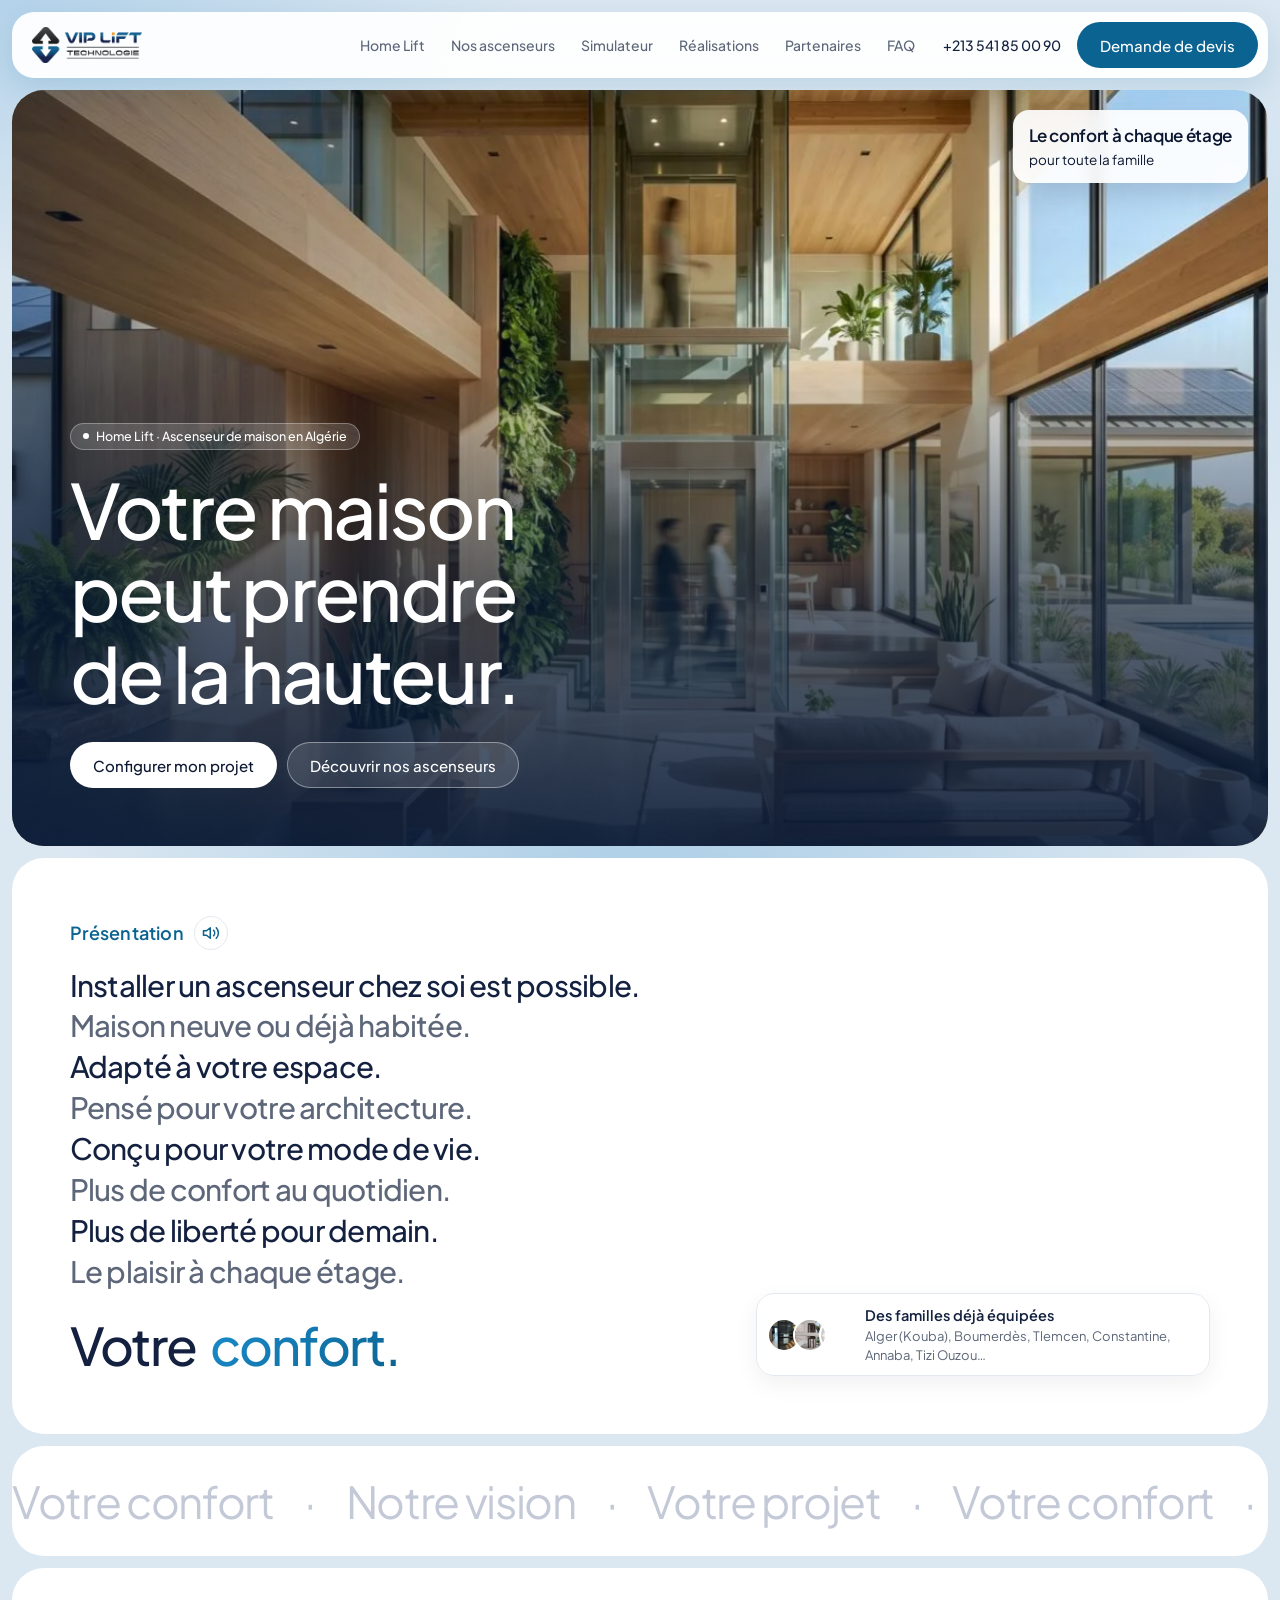
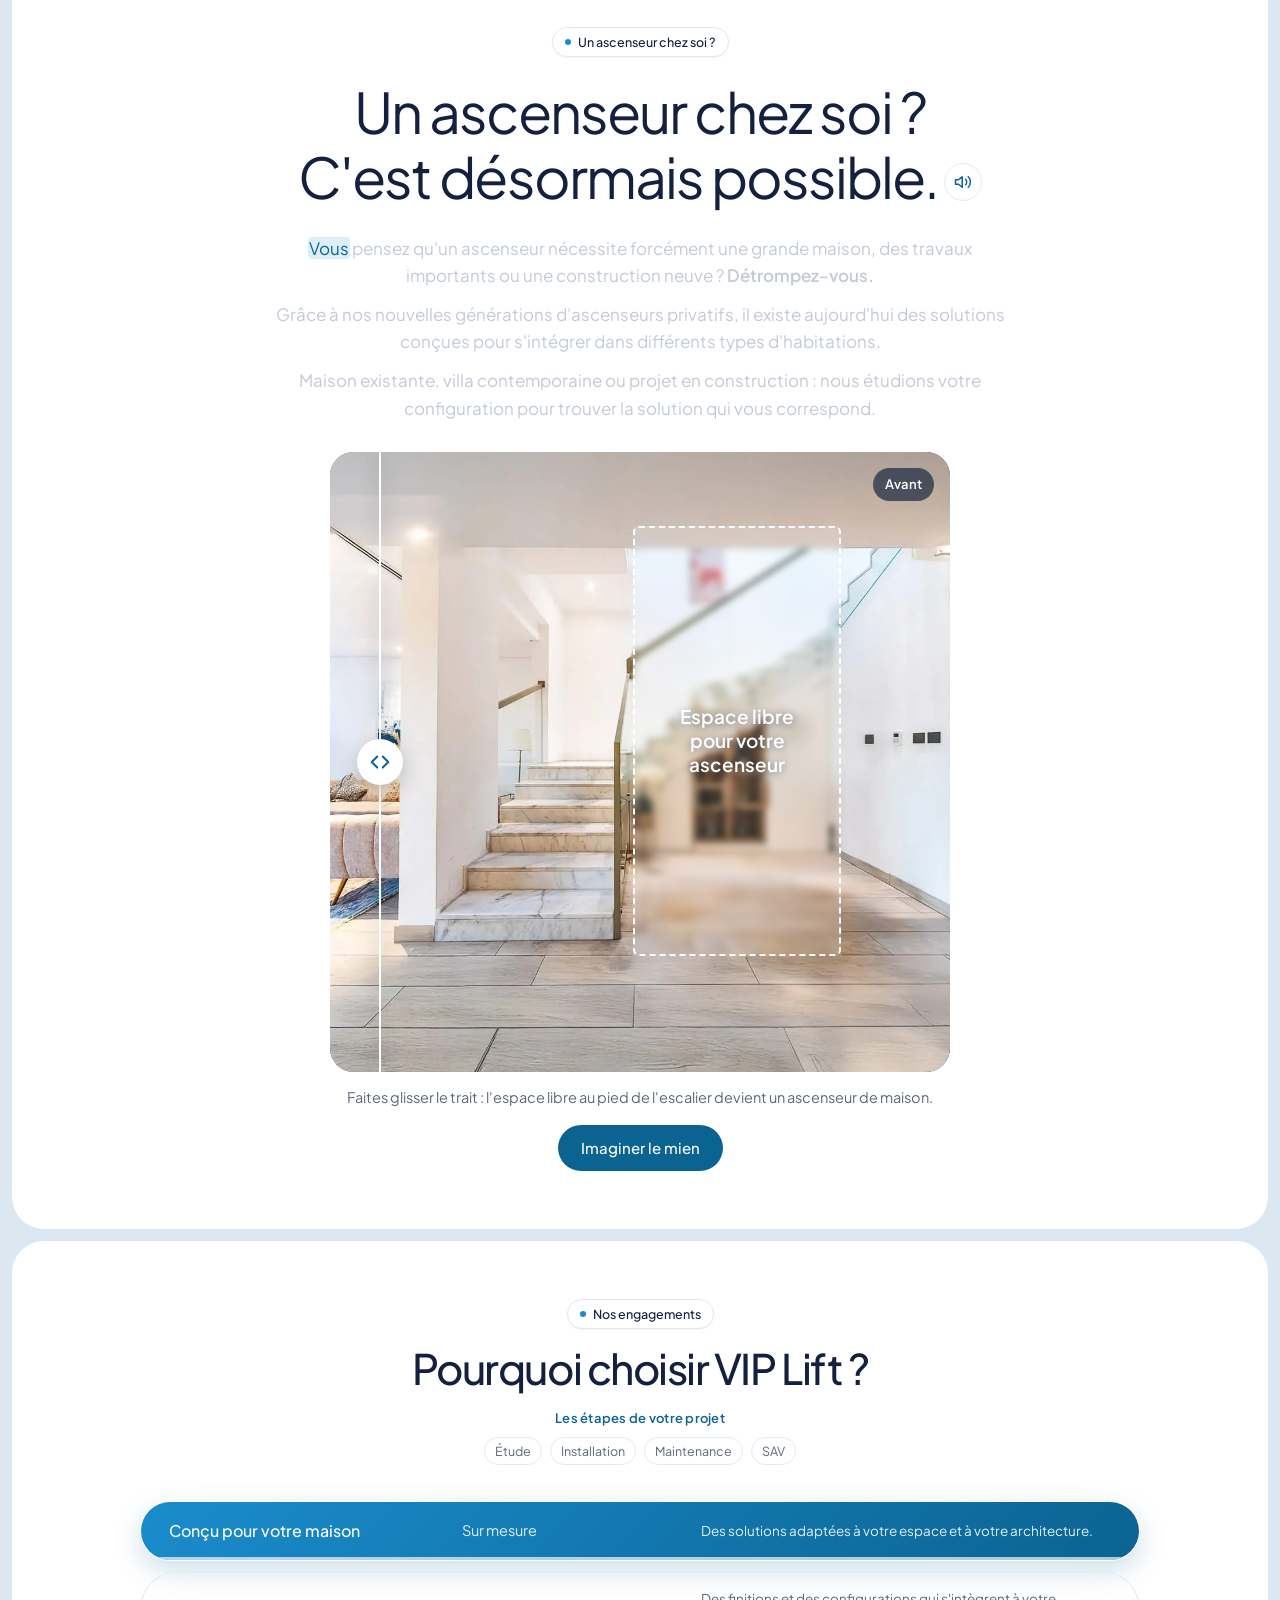
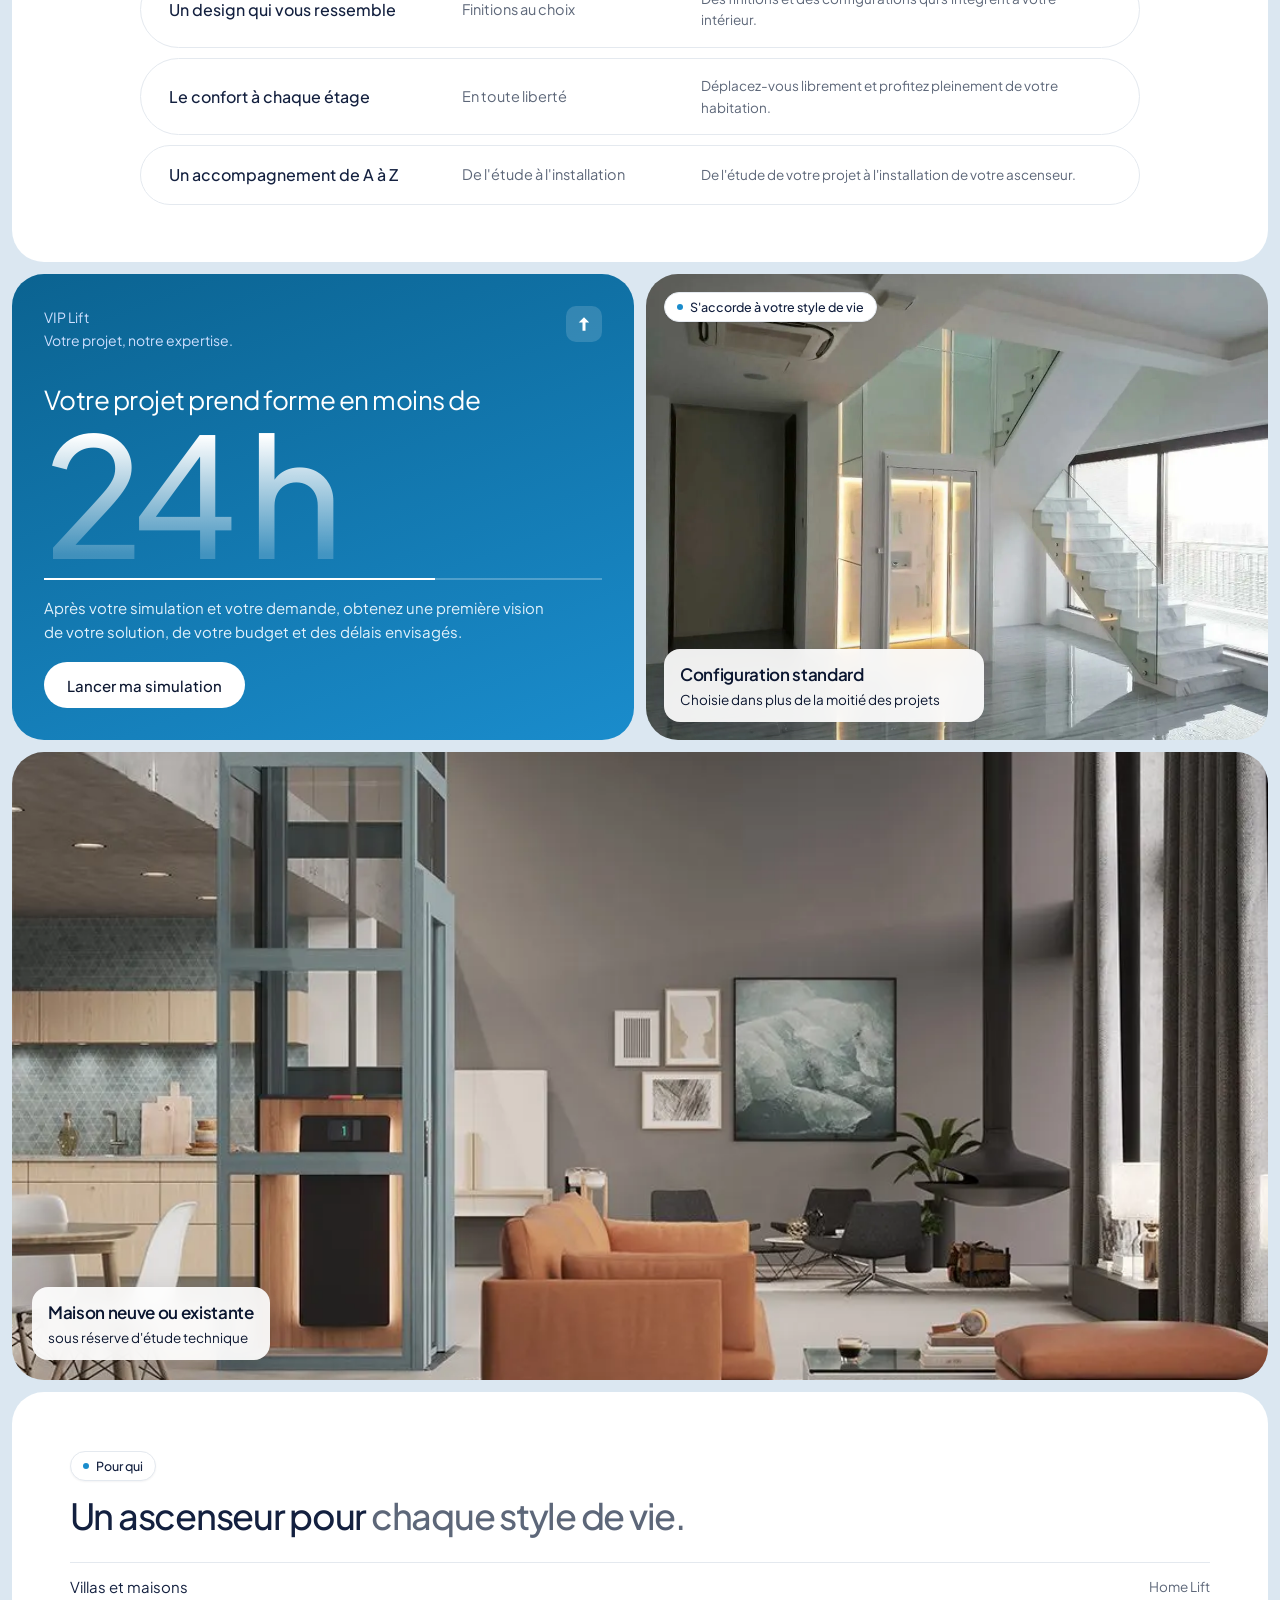
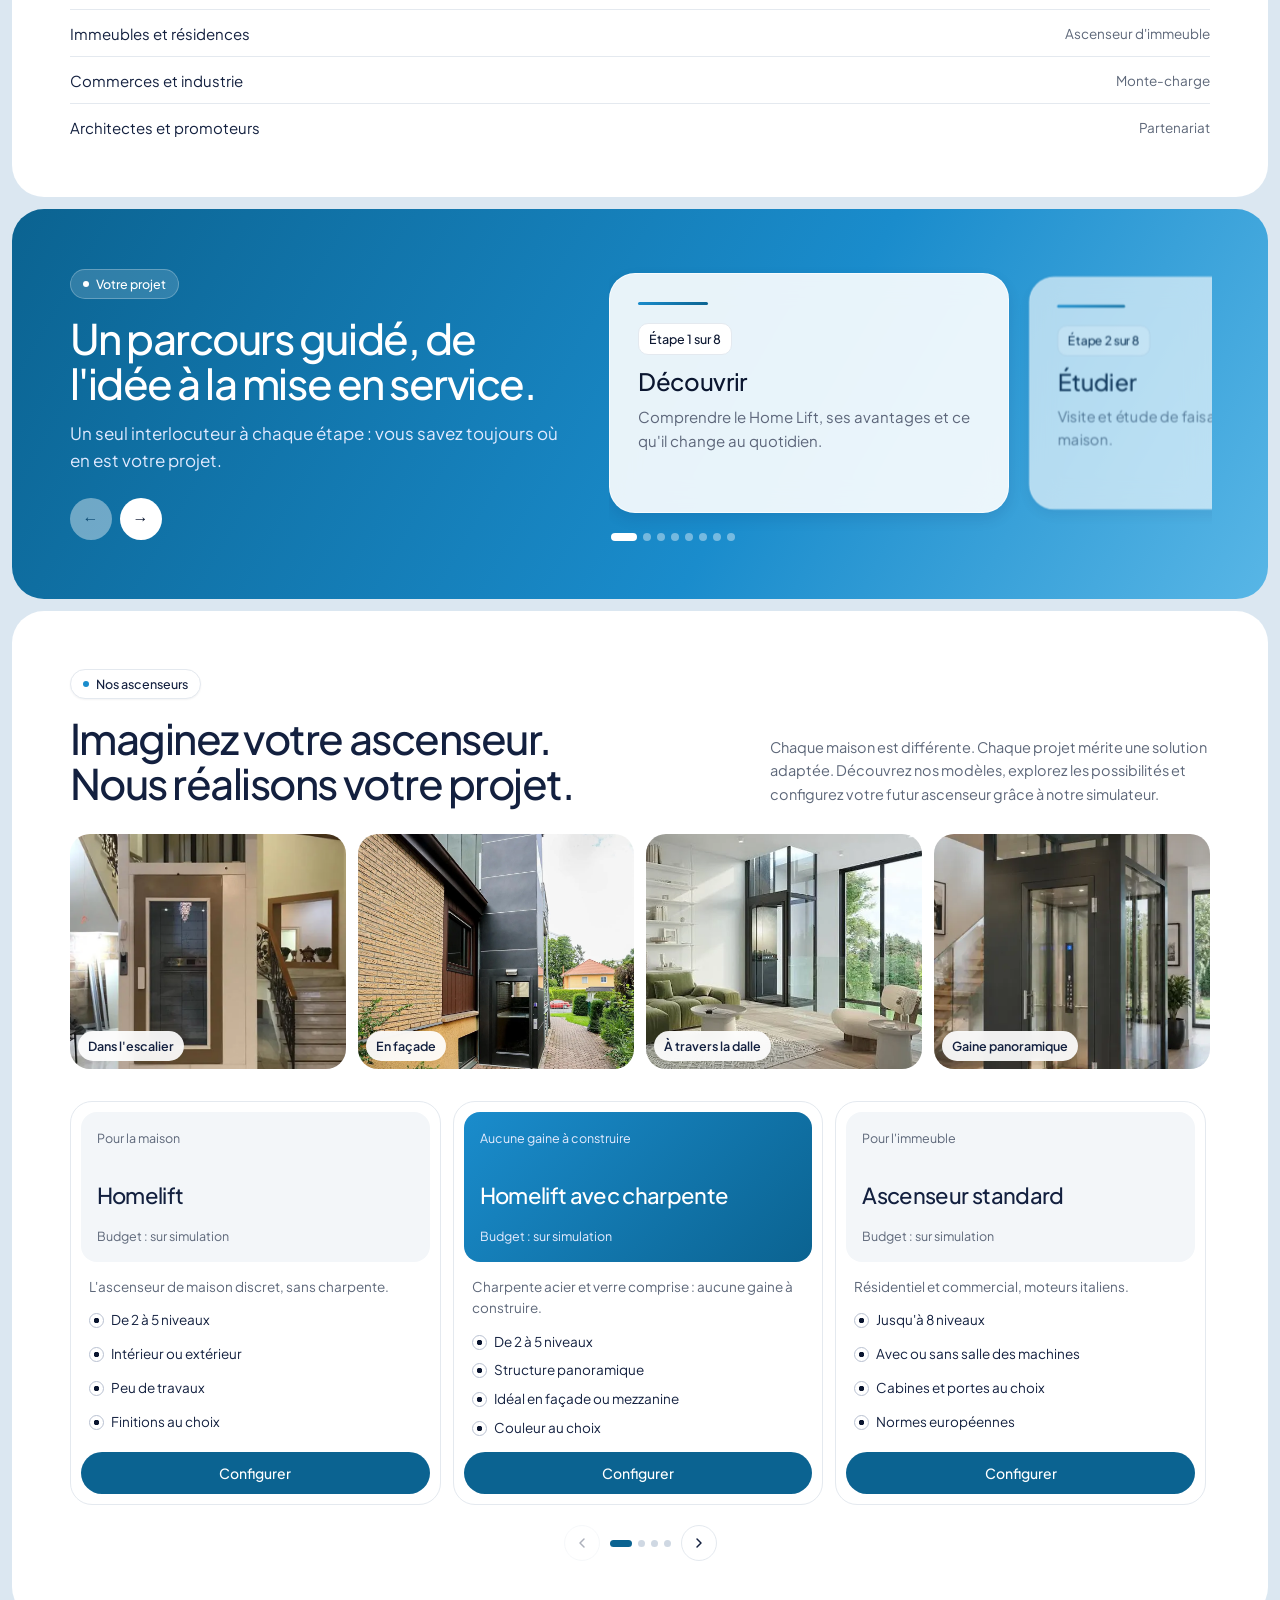
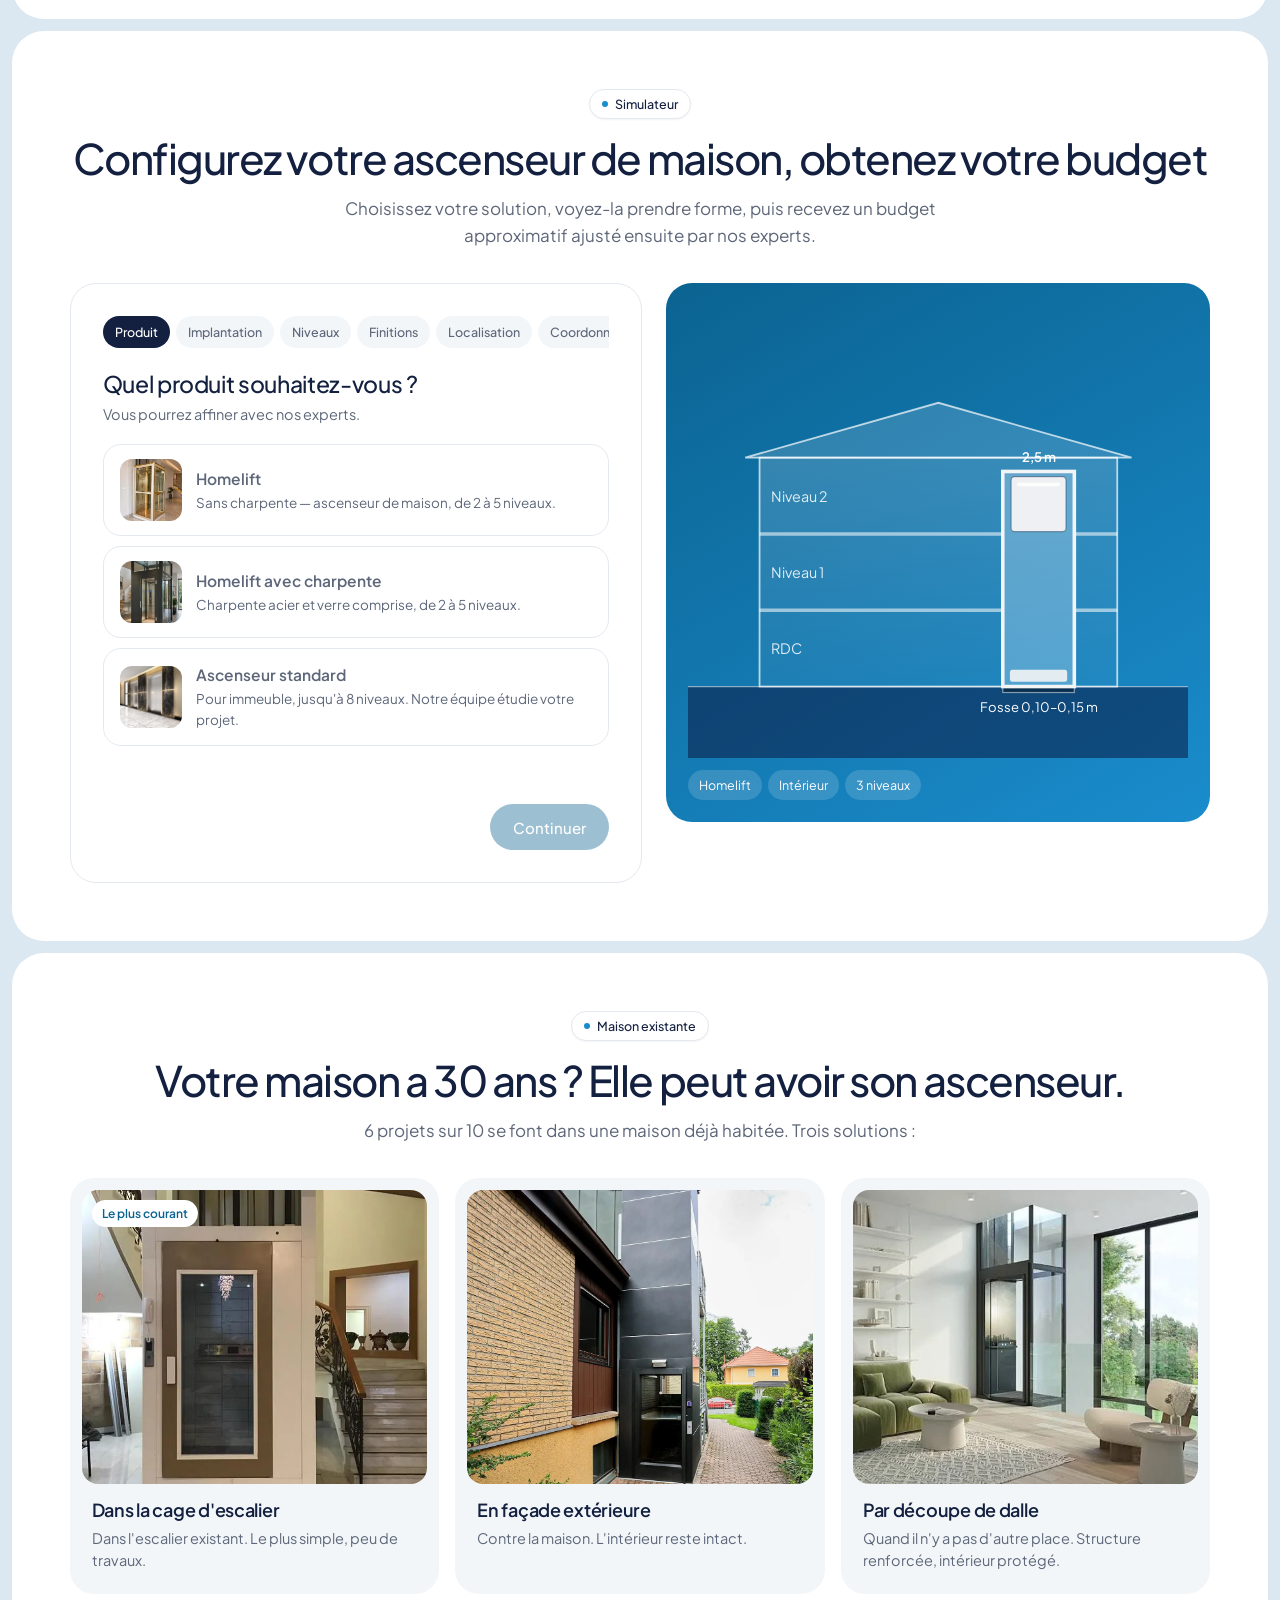
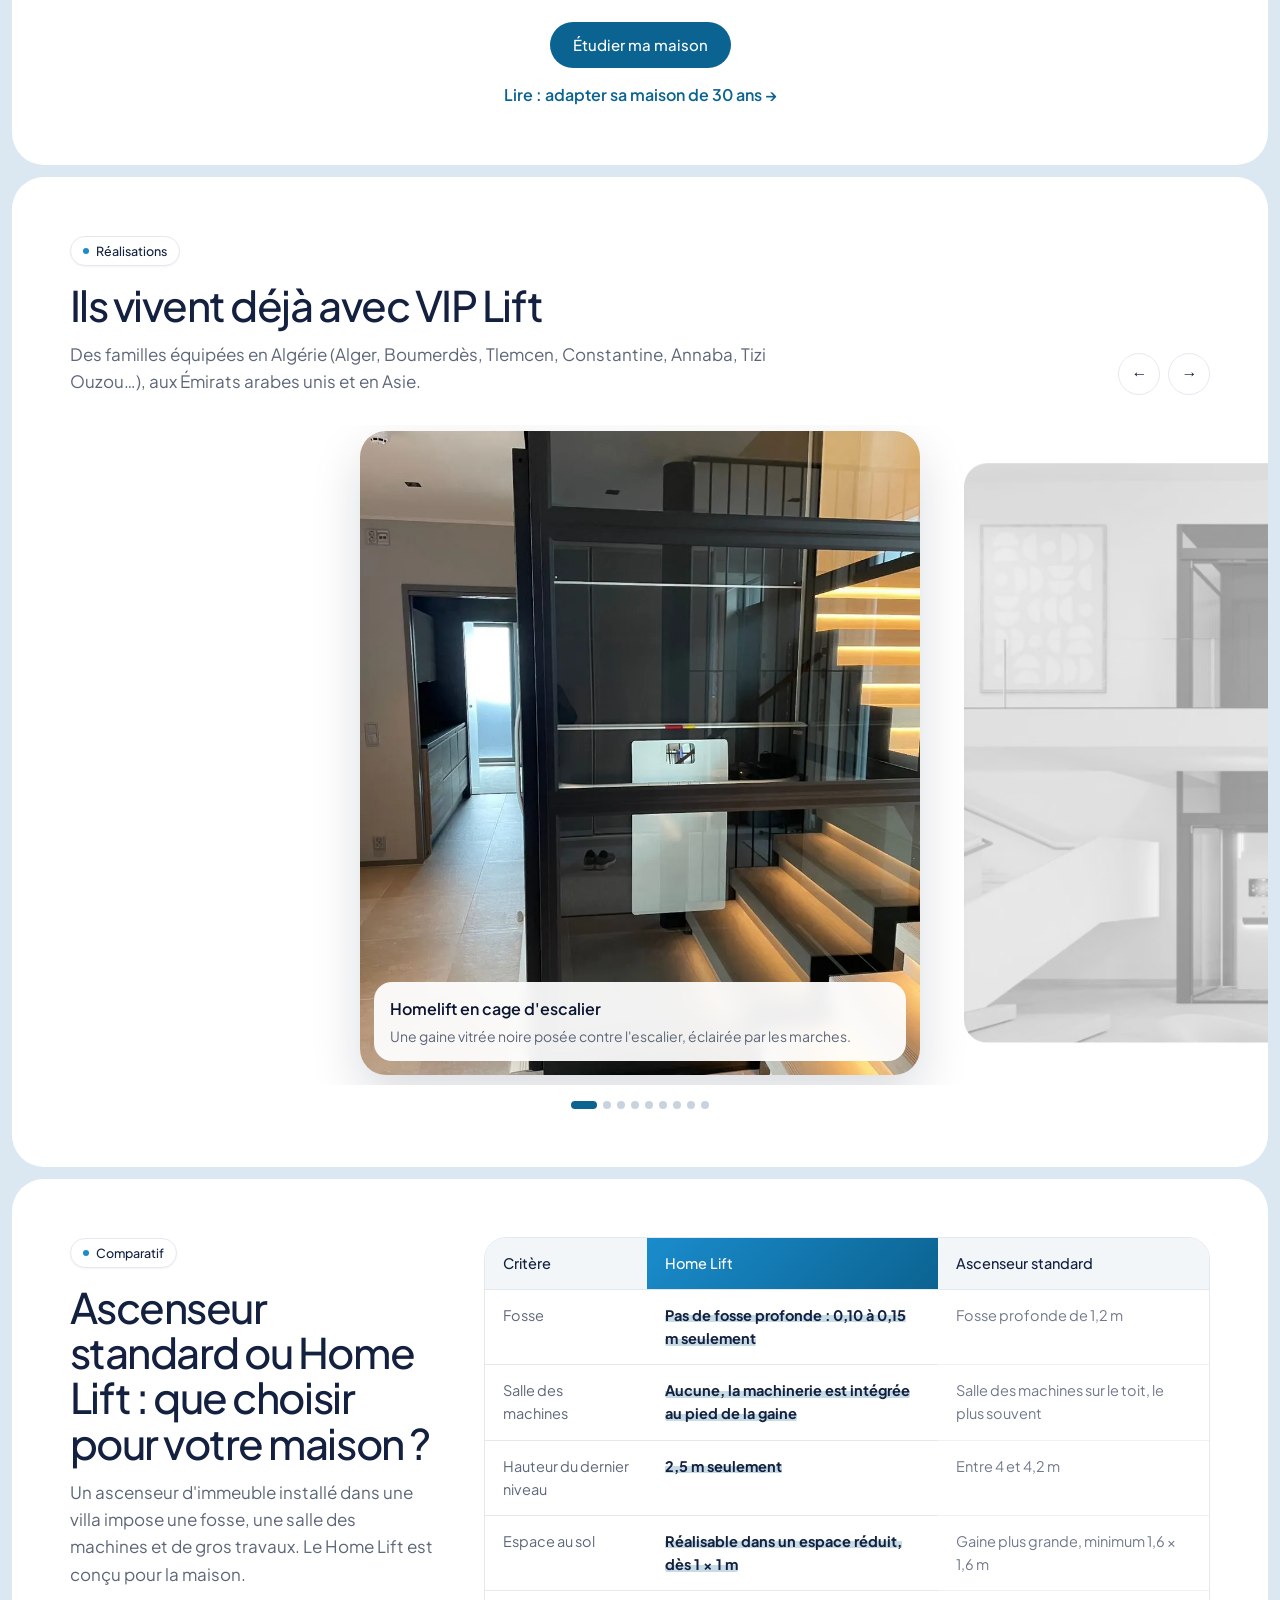
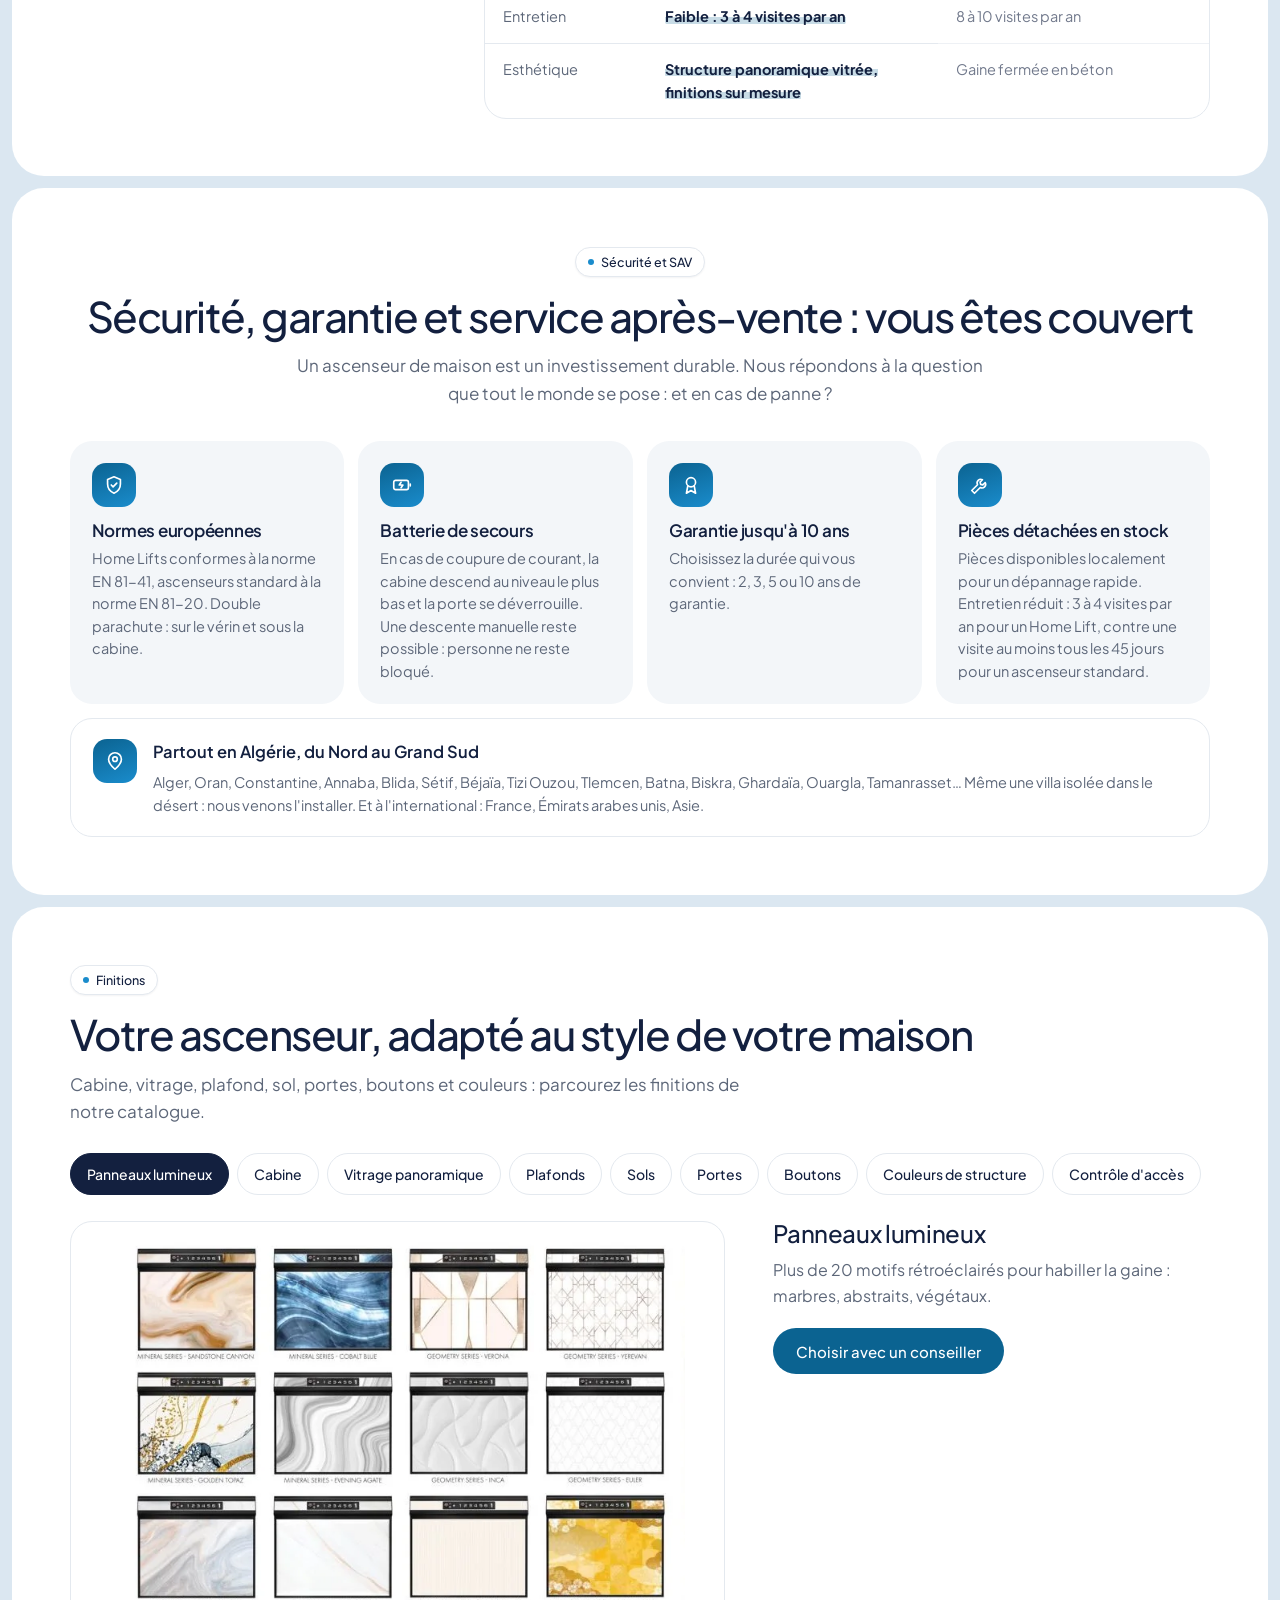
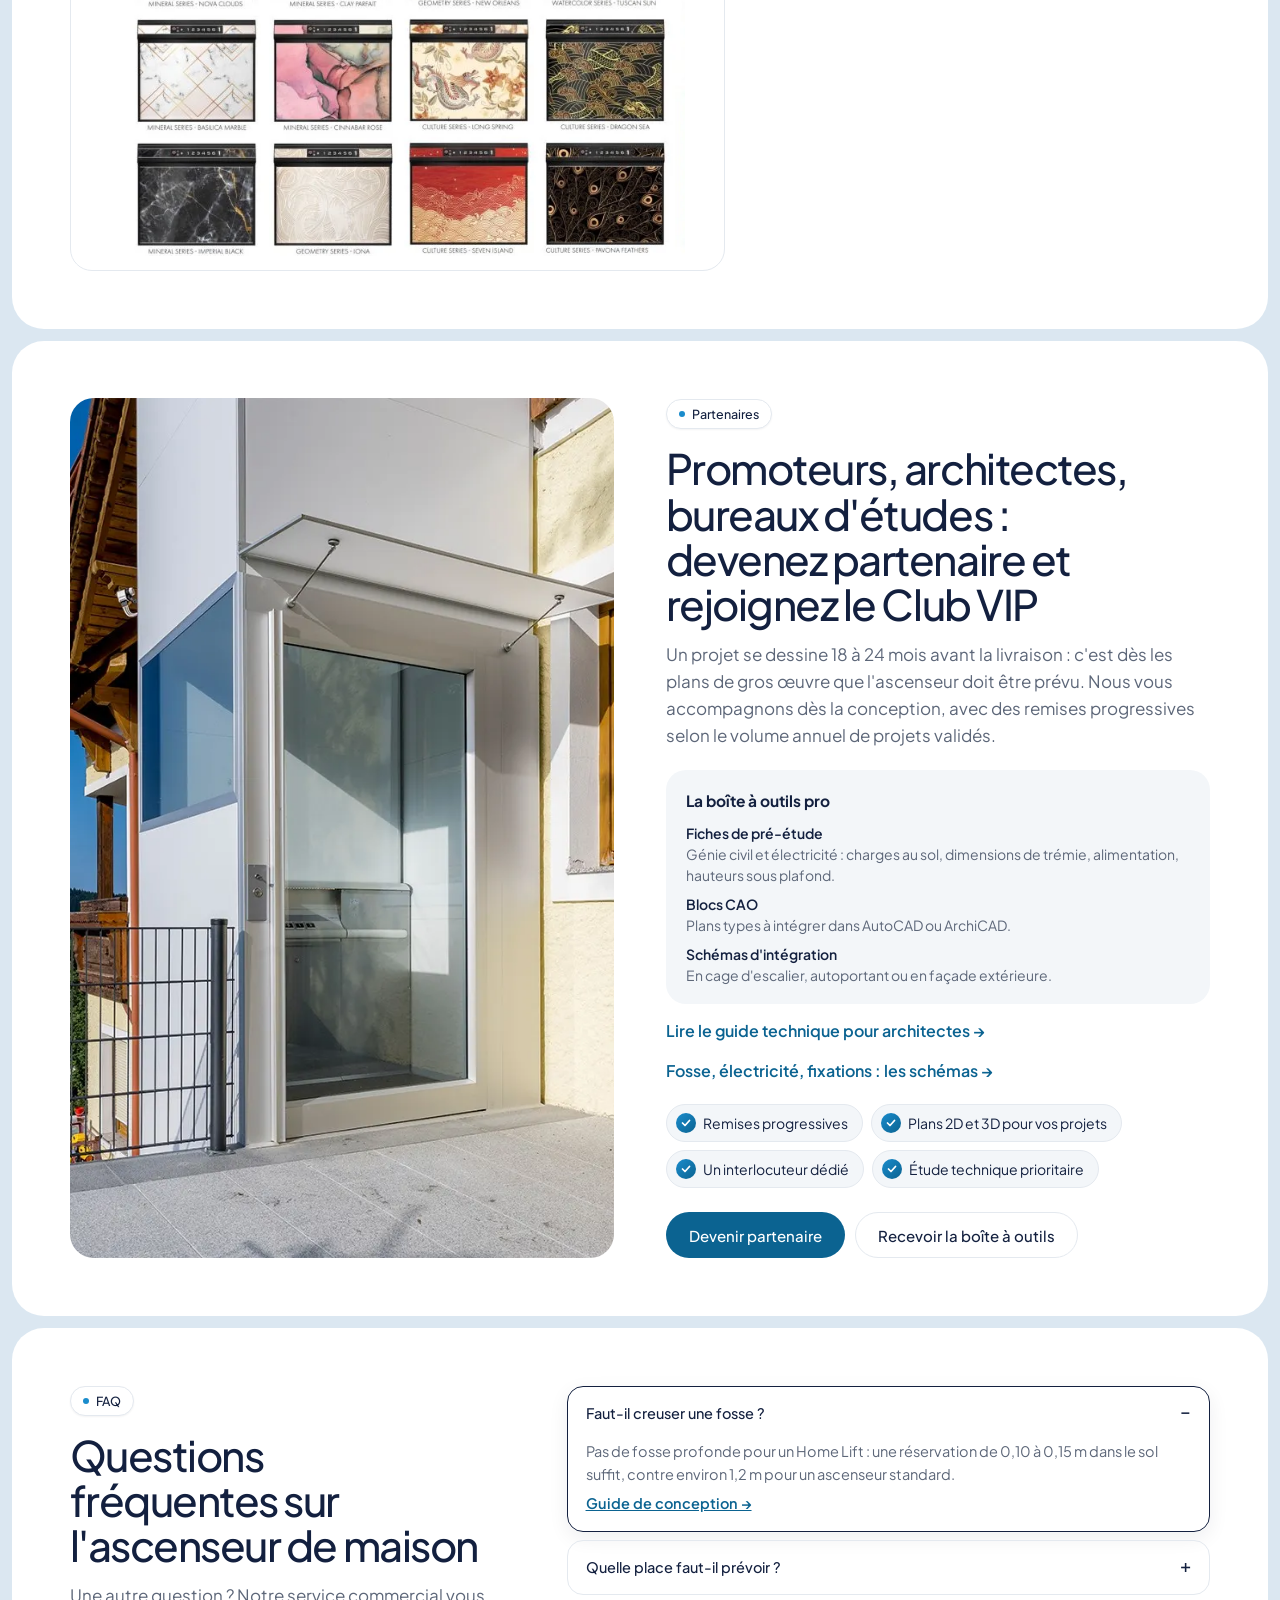
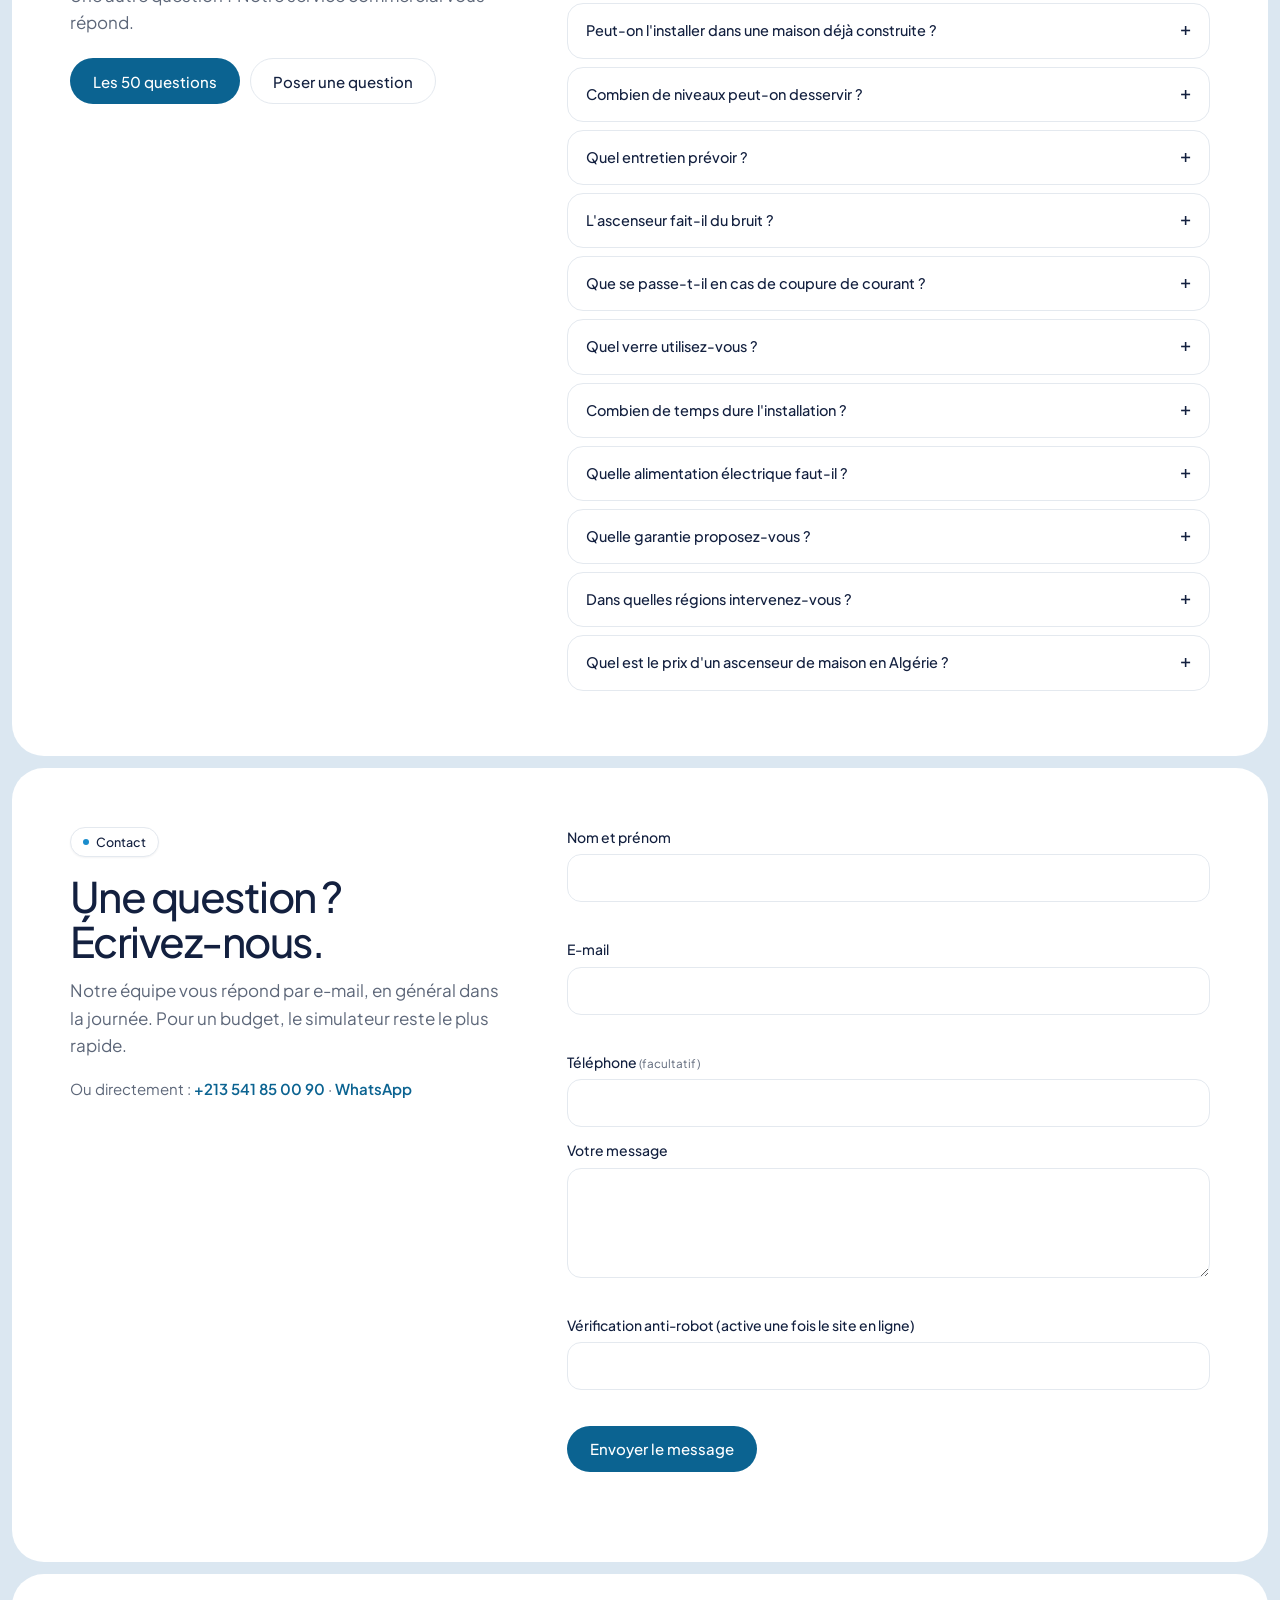
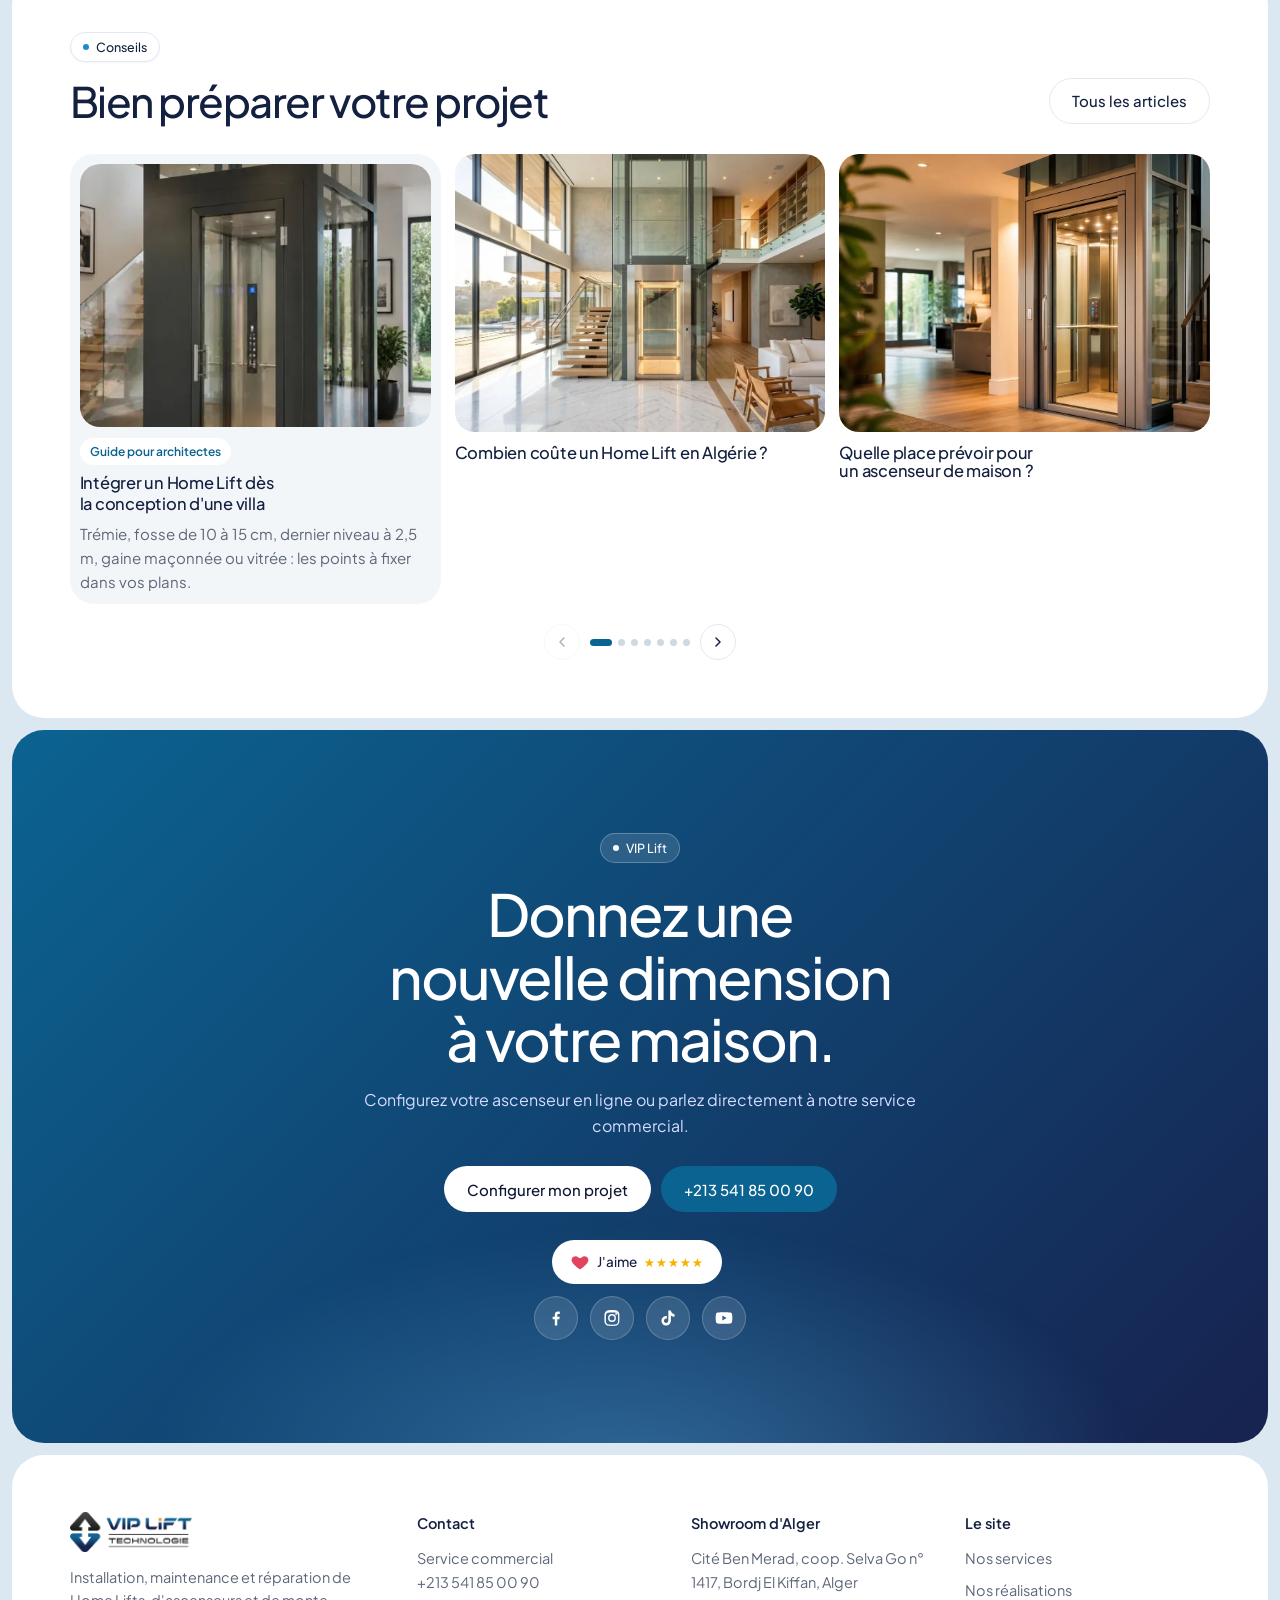
==== commit 653c6a90: "Rubrique Conseils : articles publiés depuis NextUp, dans le design du site - /conseils/ (PHP, rendu " ====
--- a/mise-en-ligne/index.html
+++ b/mise-en-ligne/index.html
@@ -306,6 +306,6 @@
   </nav>
 </div>
 
-<script src="liens.js?v=8" defer></script><script src="script.js?v=24" defer></script>
+<script src="liens.js?v=8" defer></script><script src="script.js?v=24" defer></script><script src="conseils.js?v=1" defer></script>
 </body>
 </html>
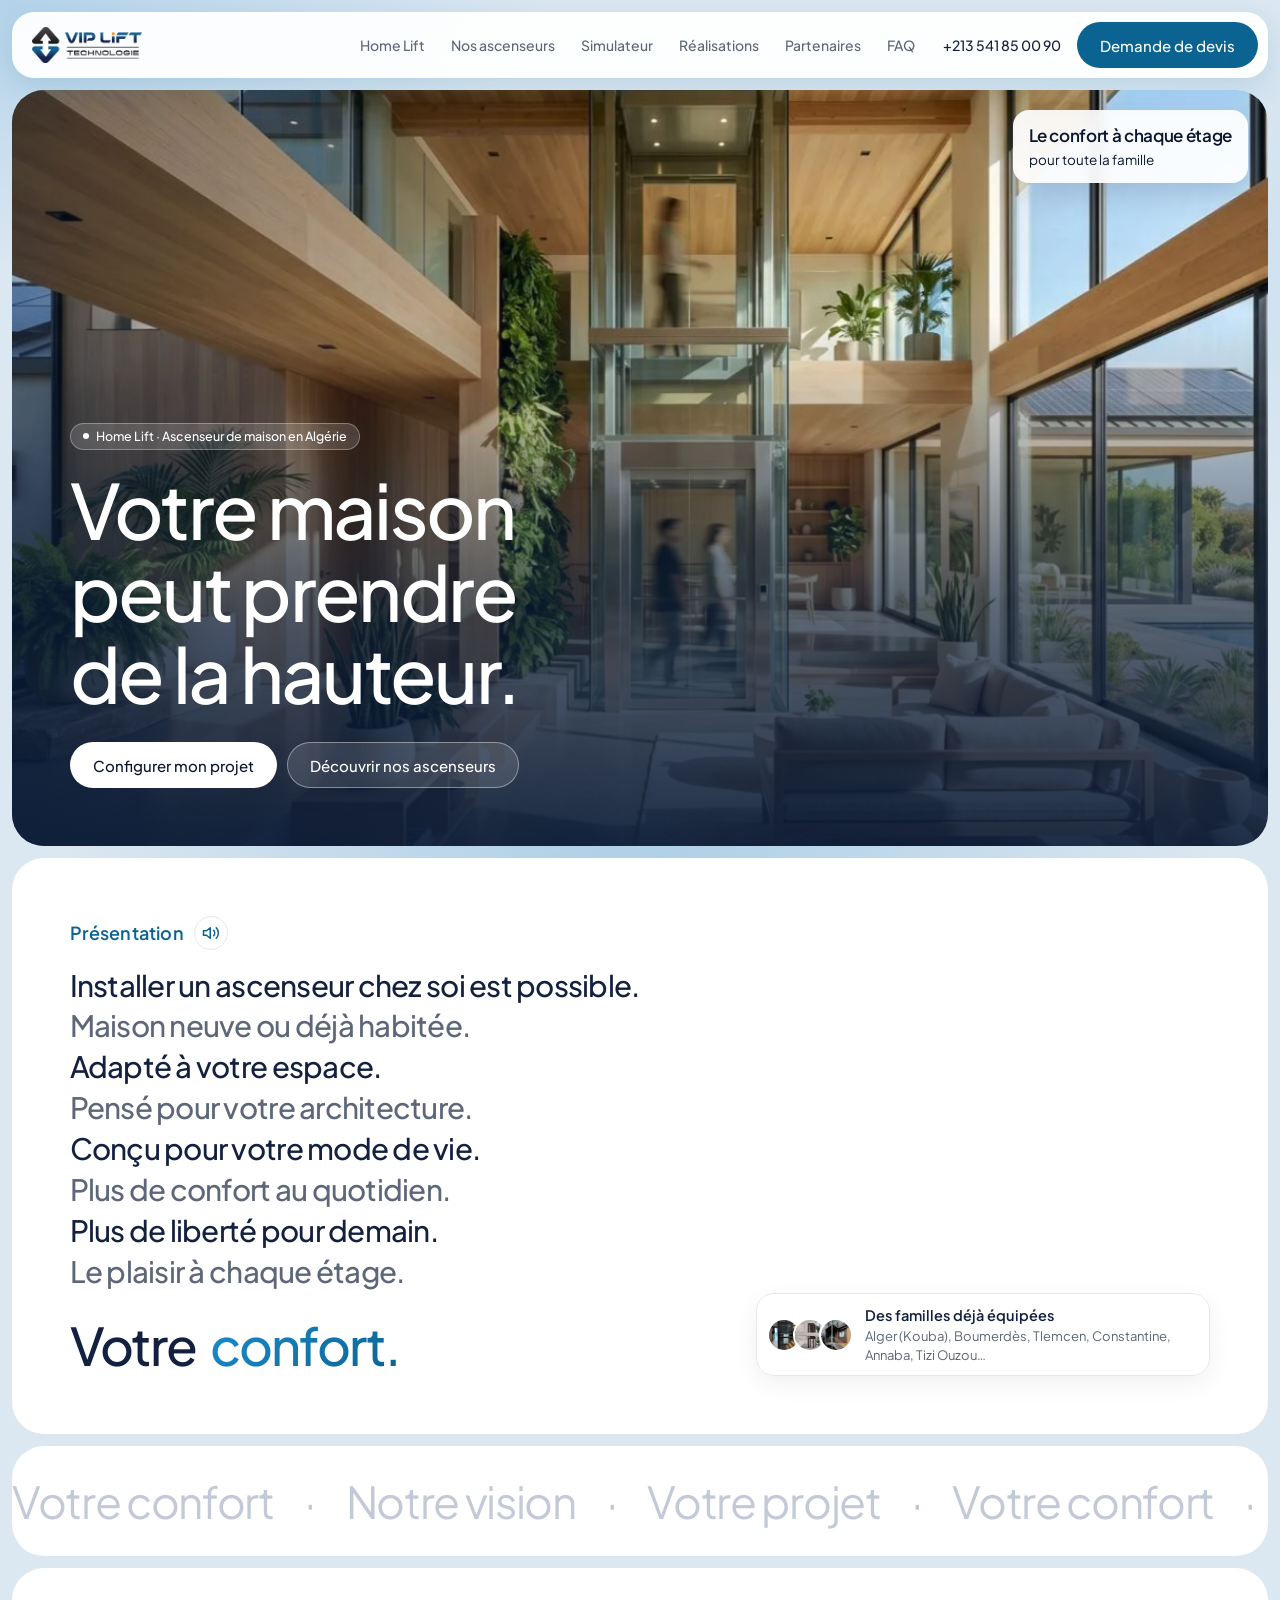
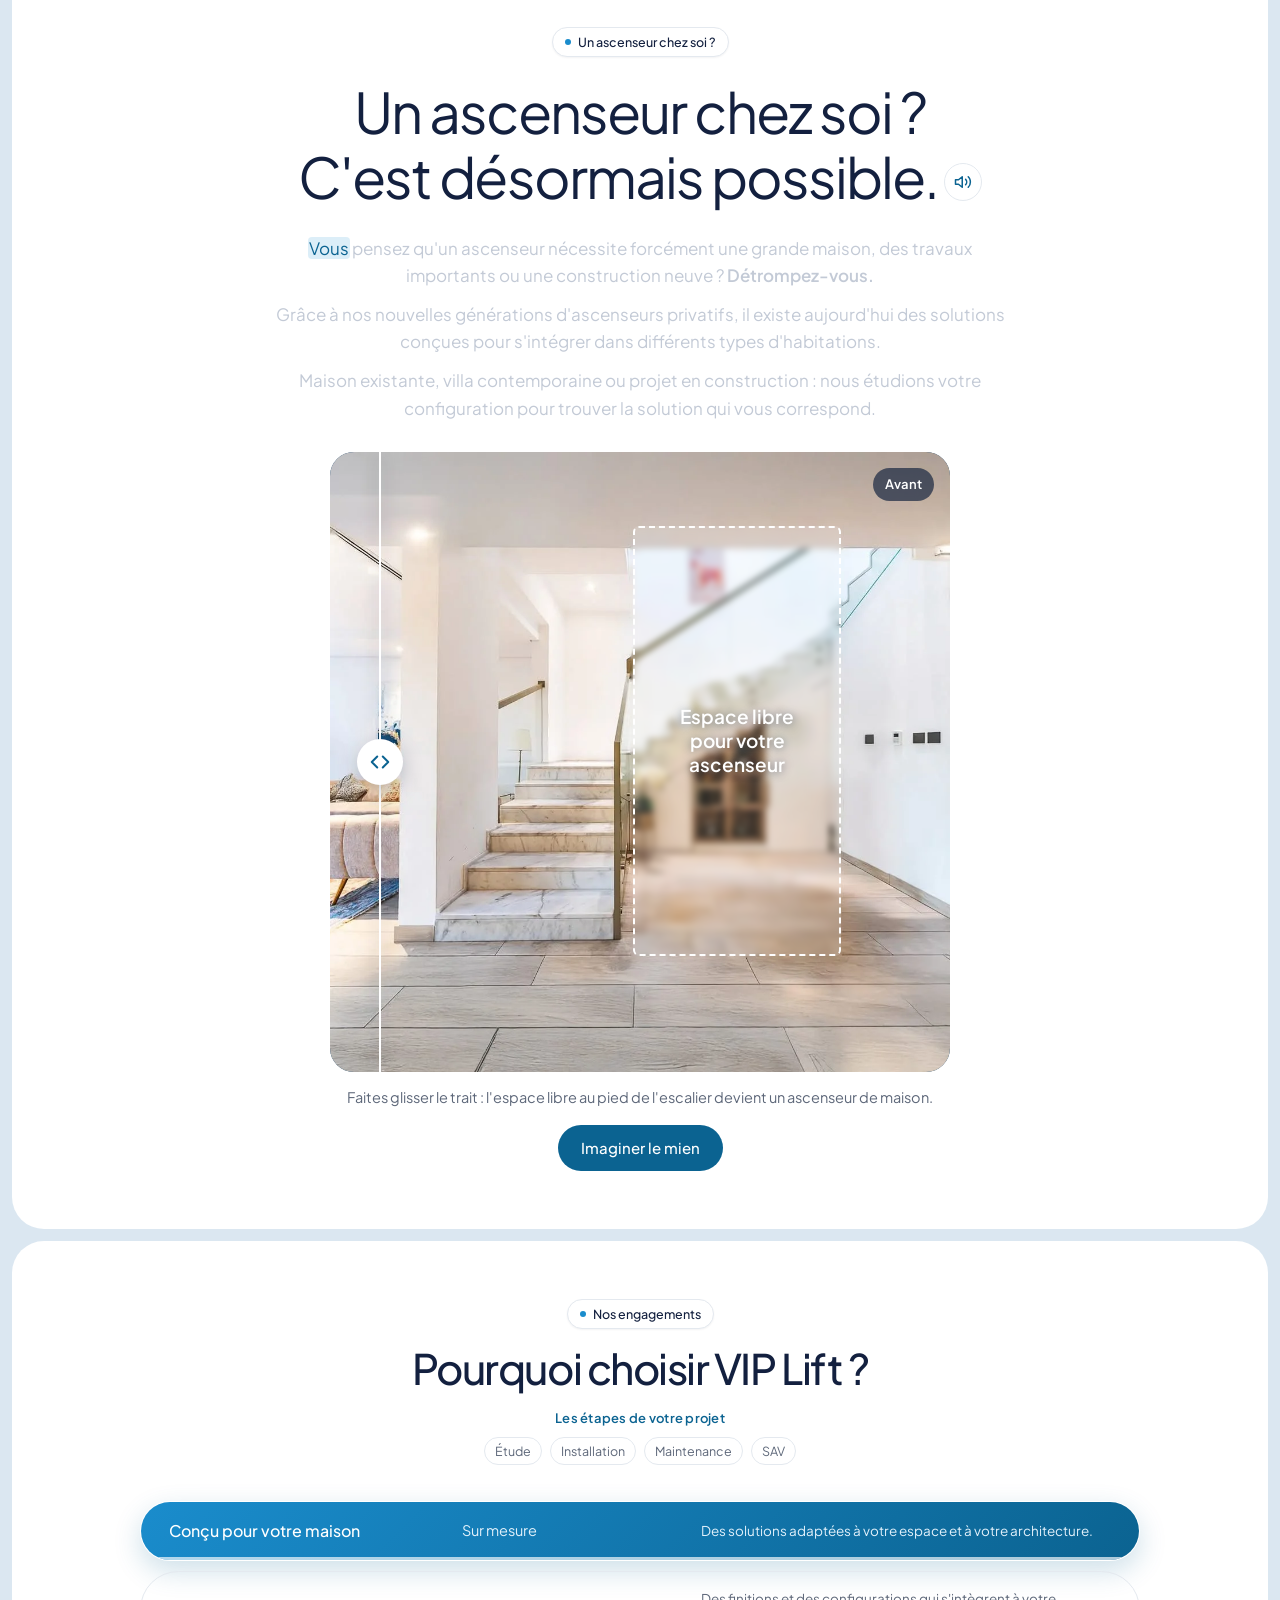
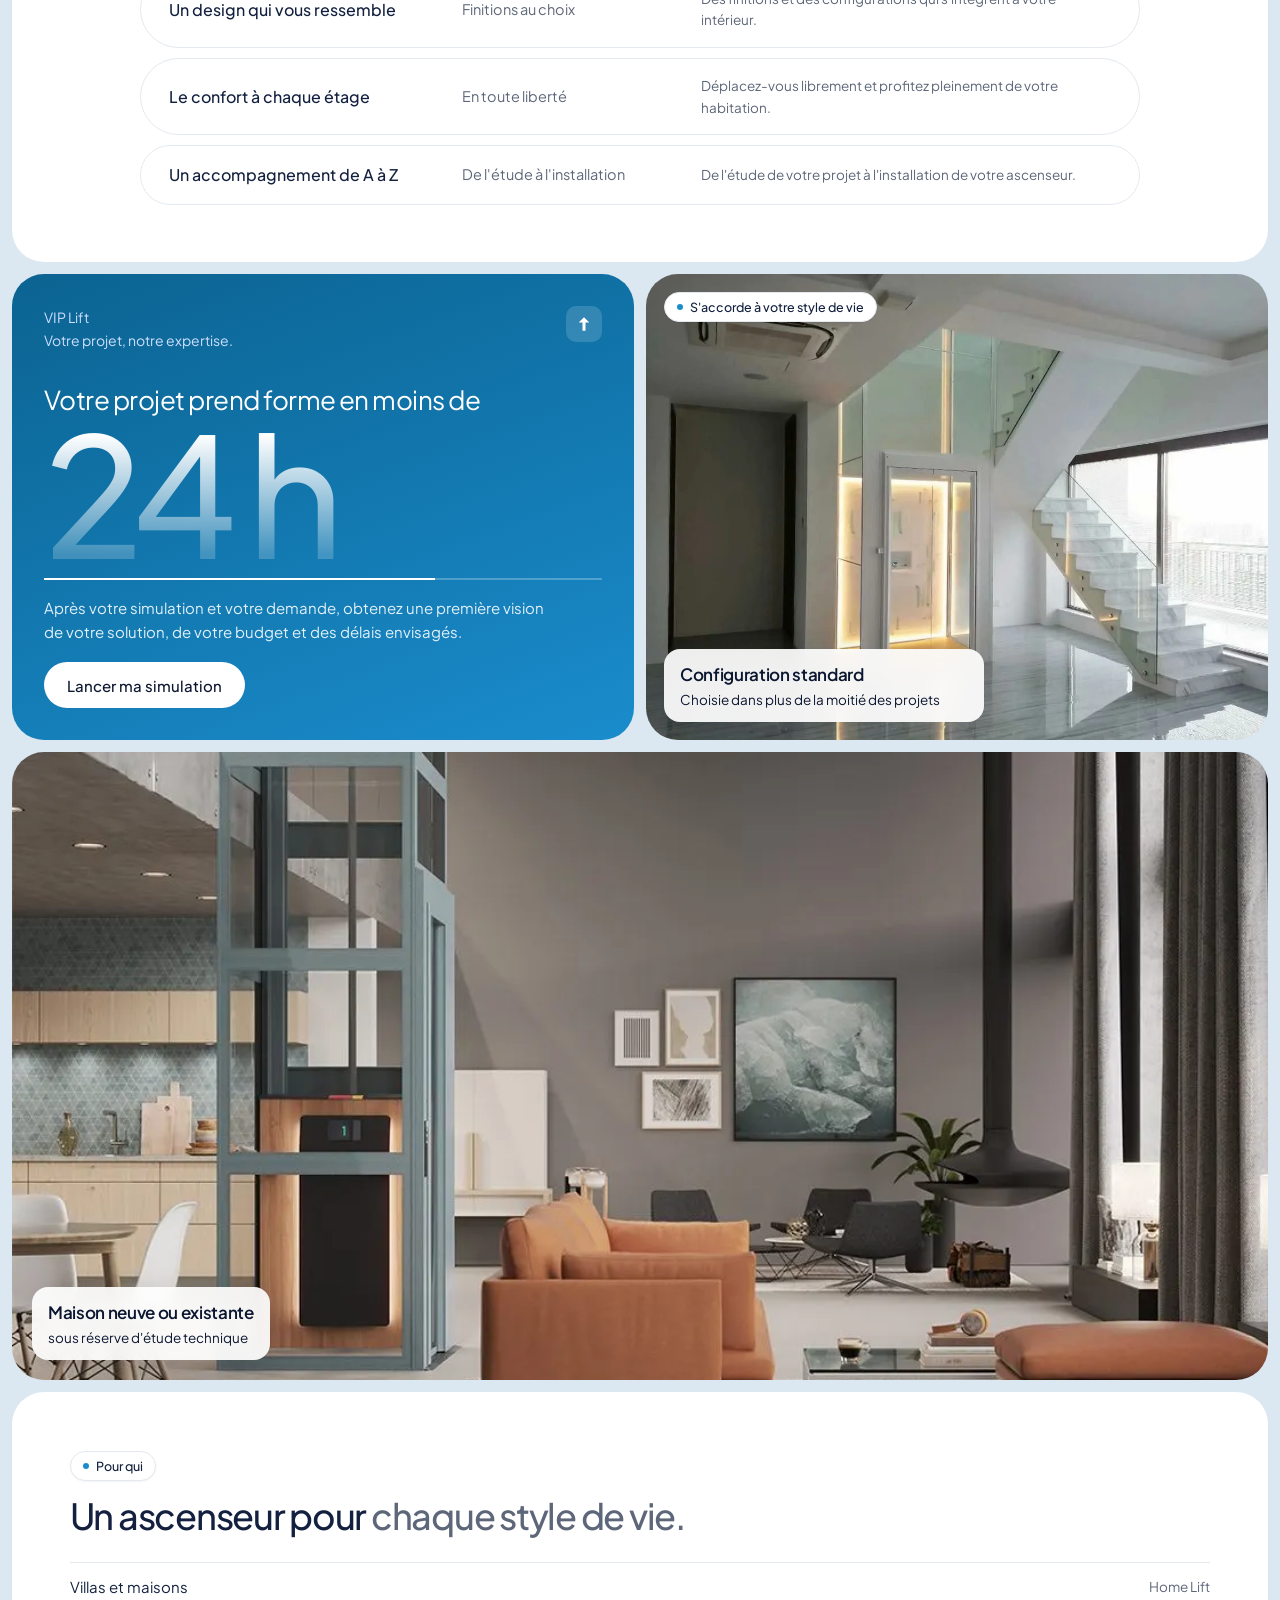
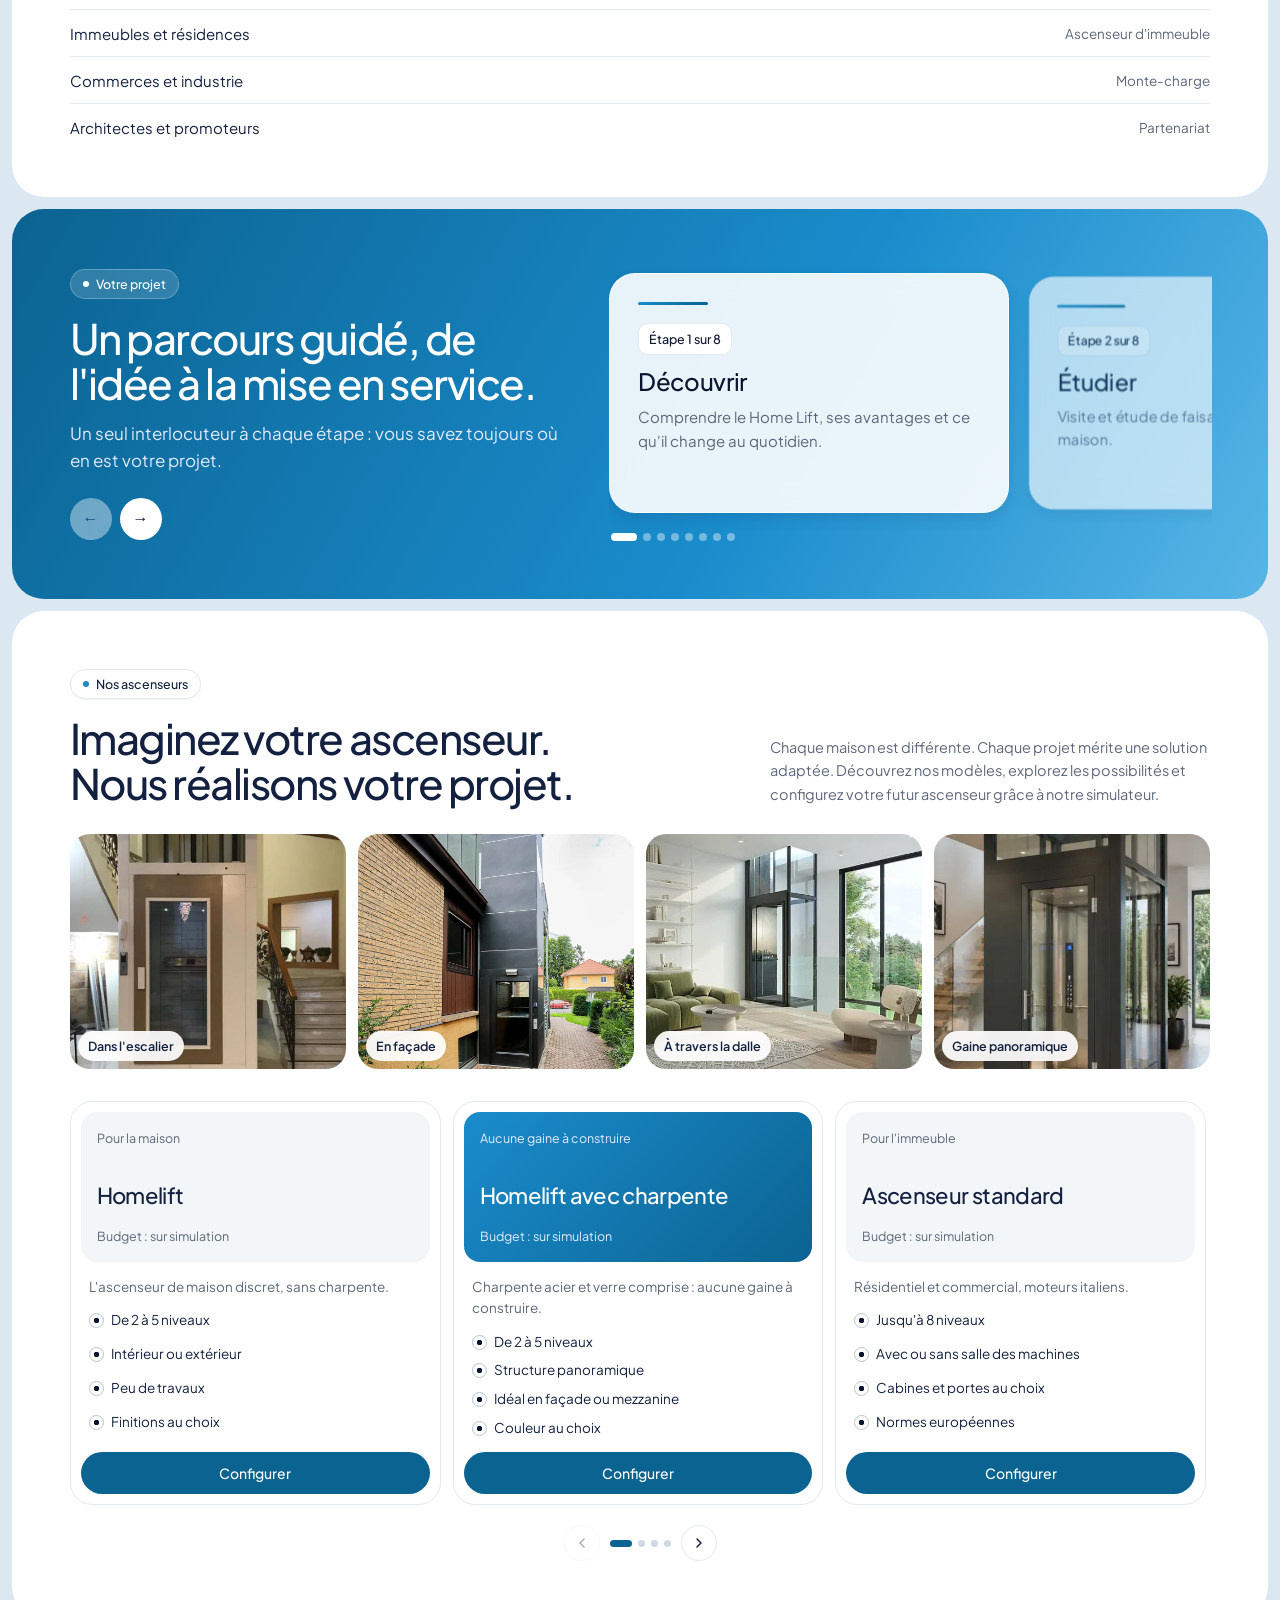
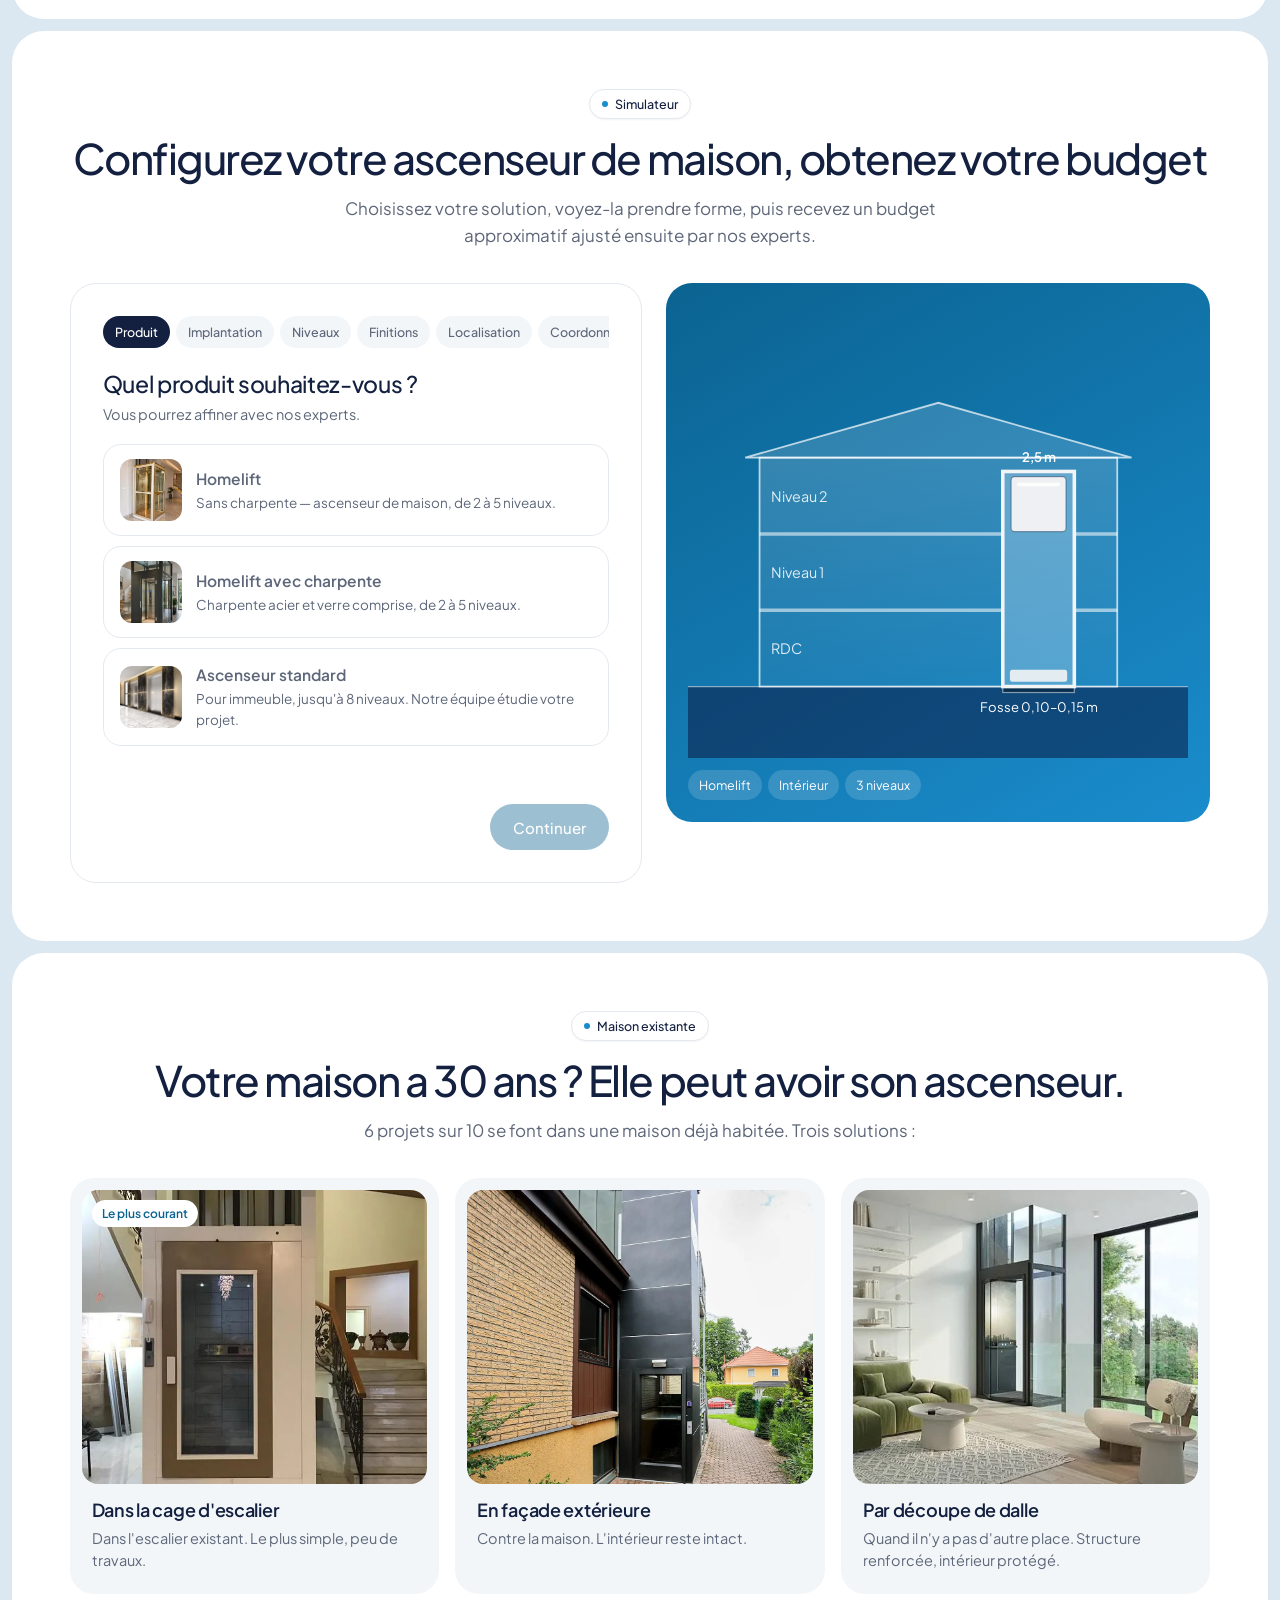
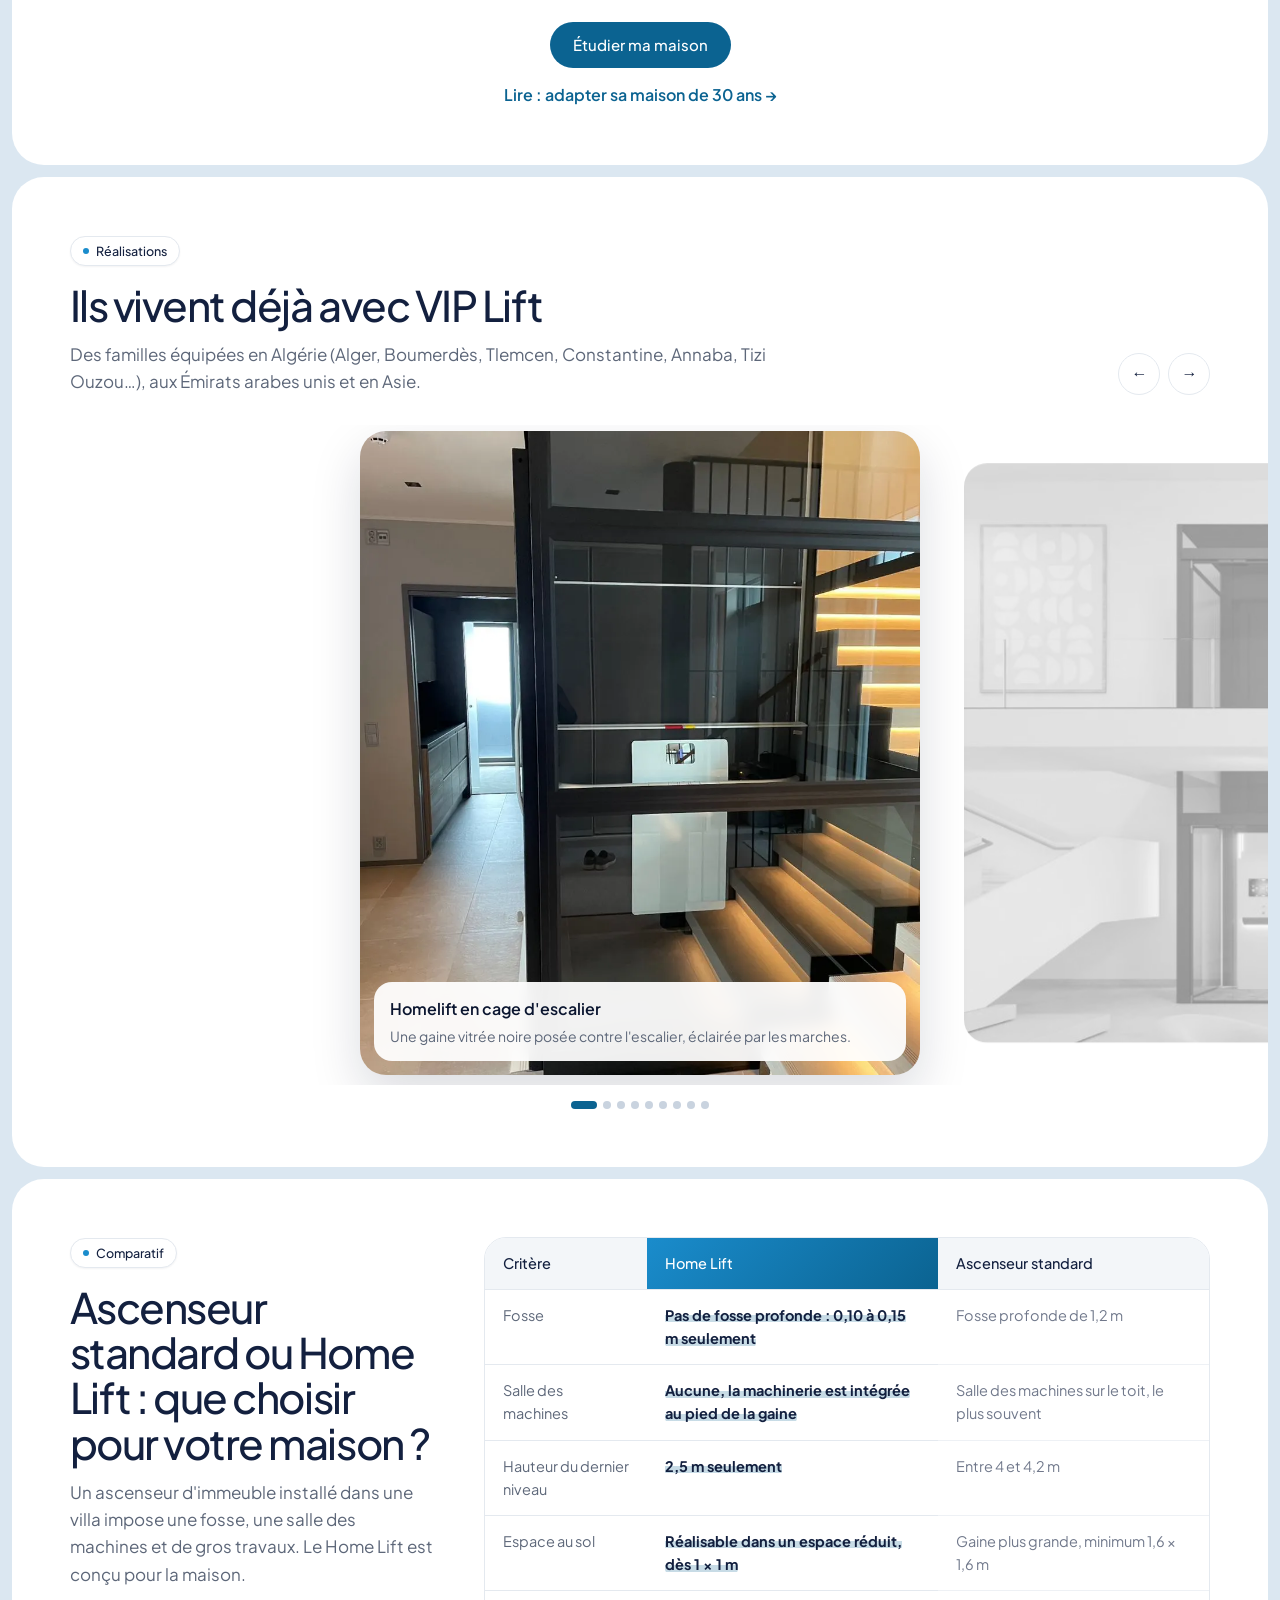
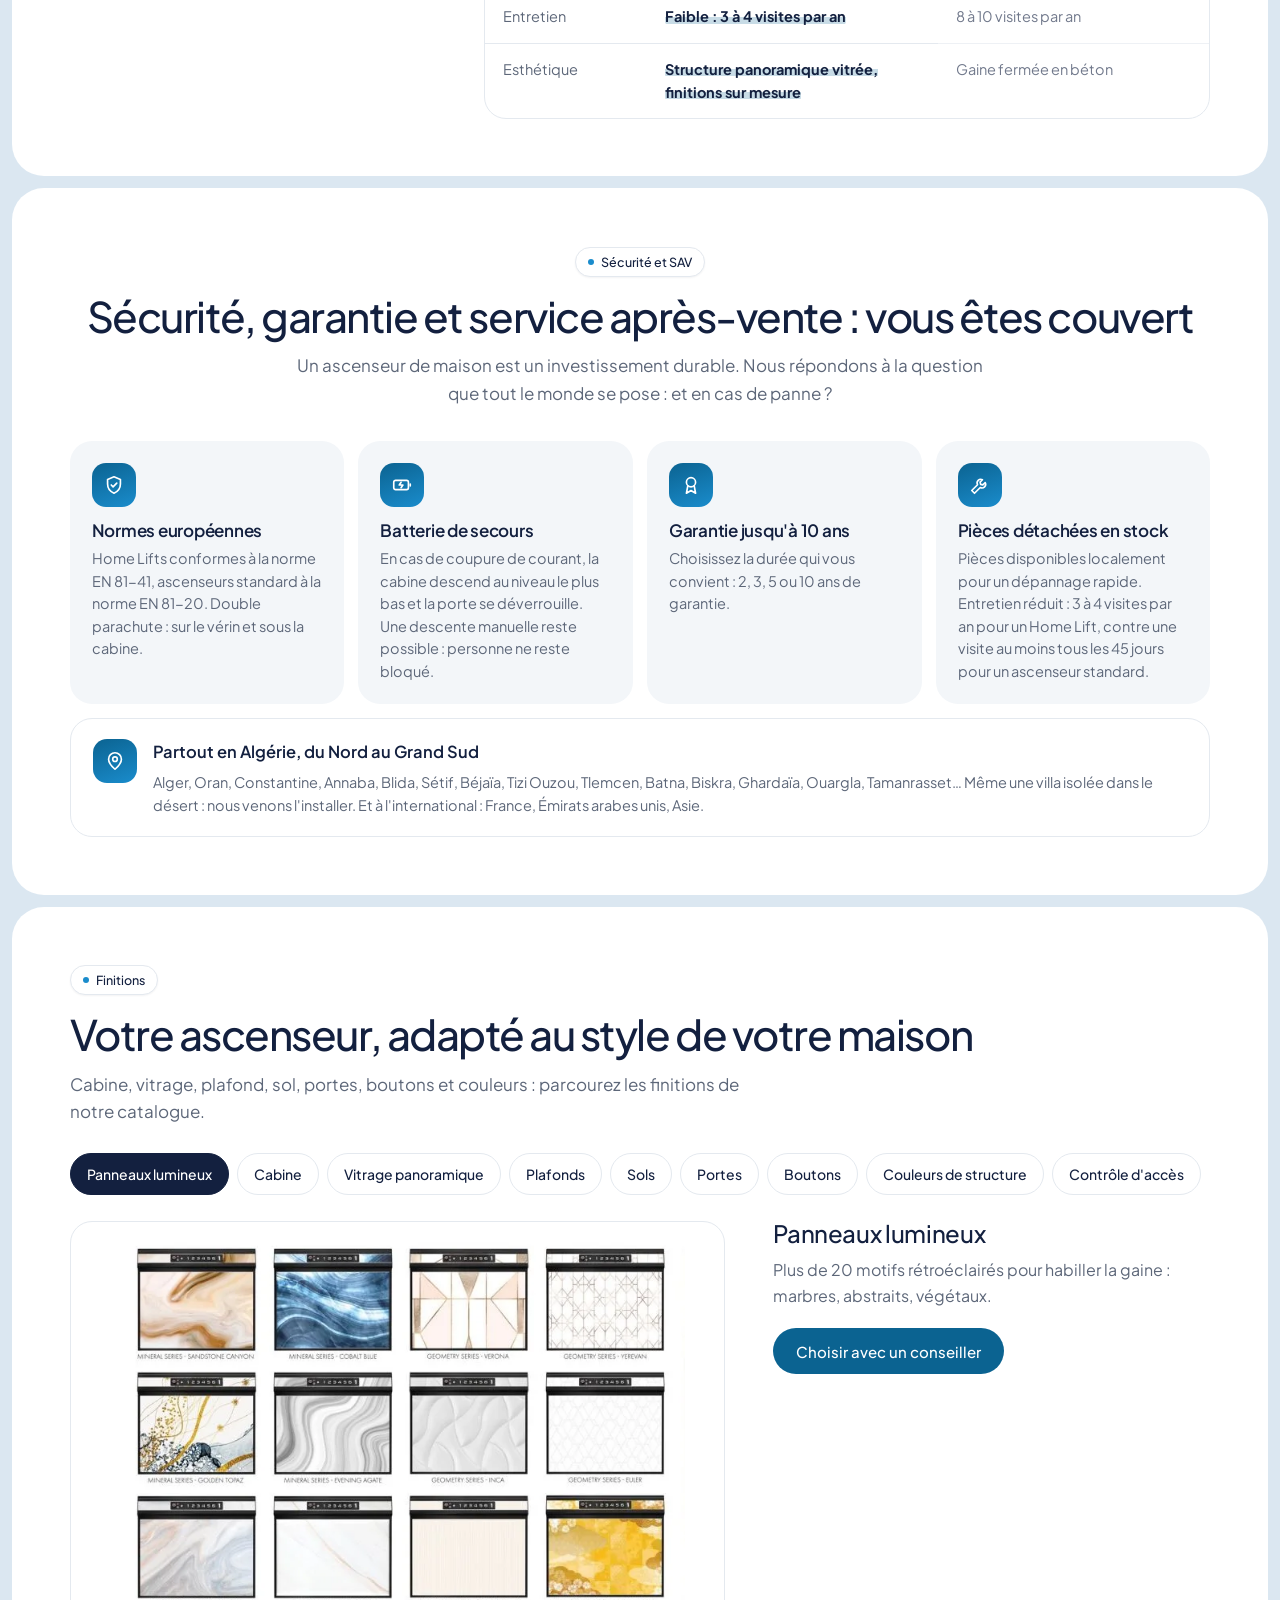
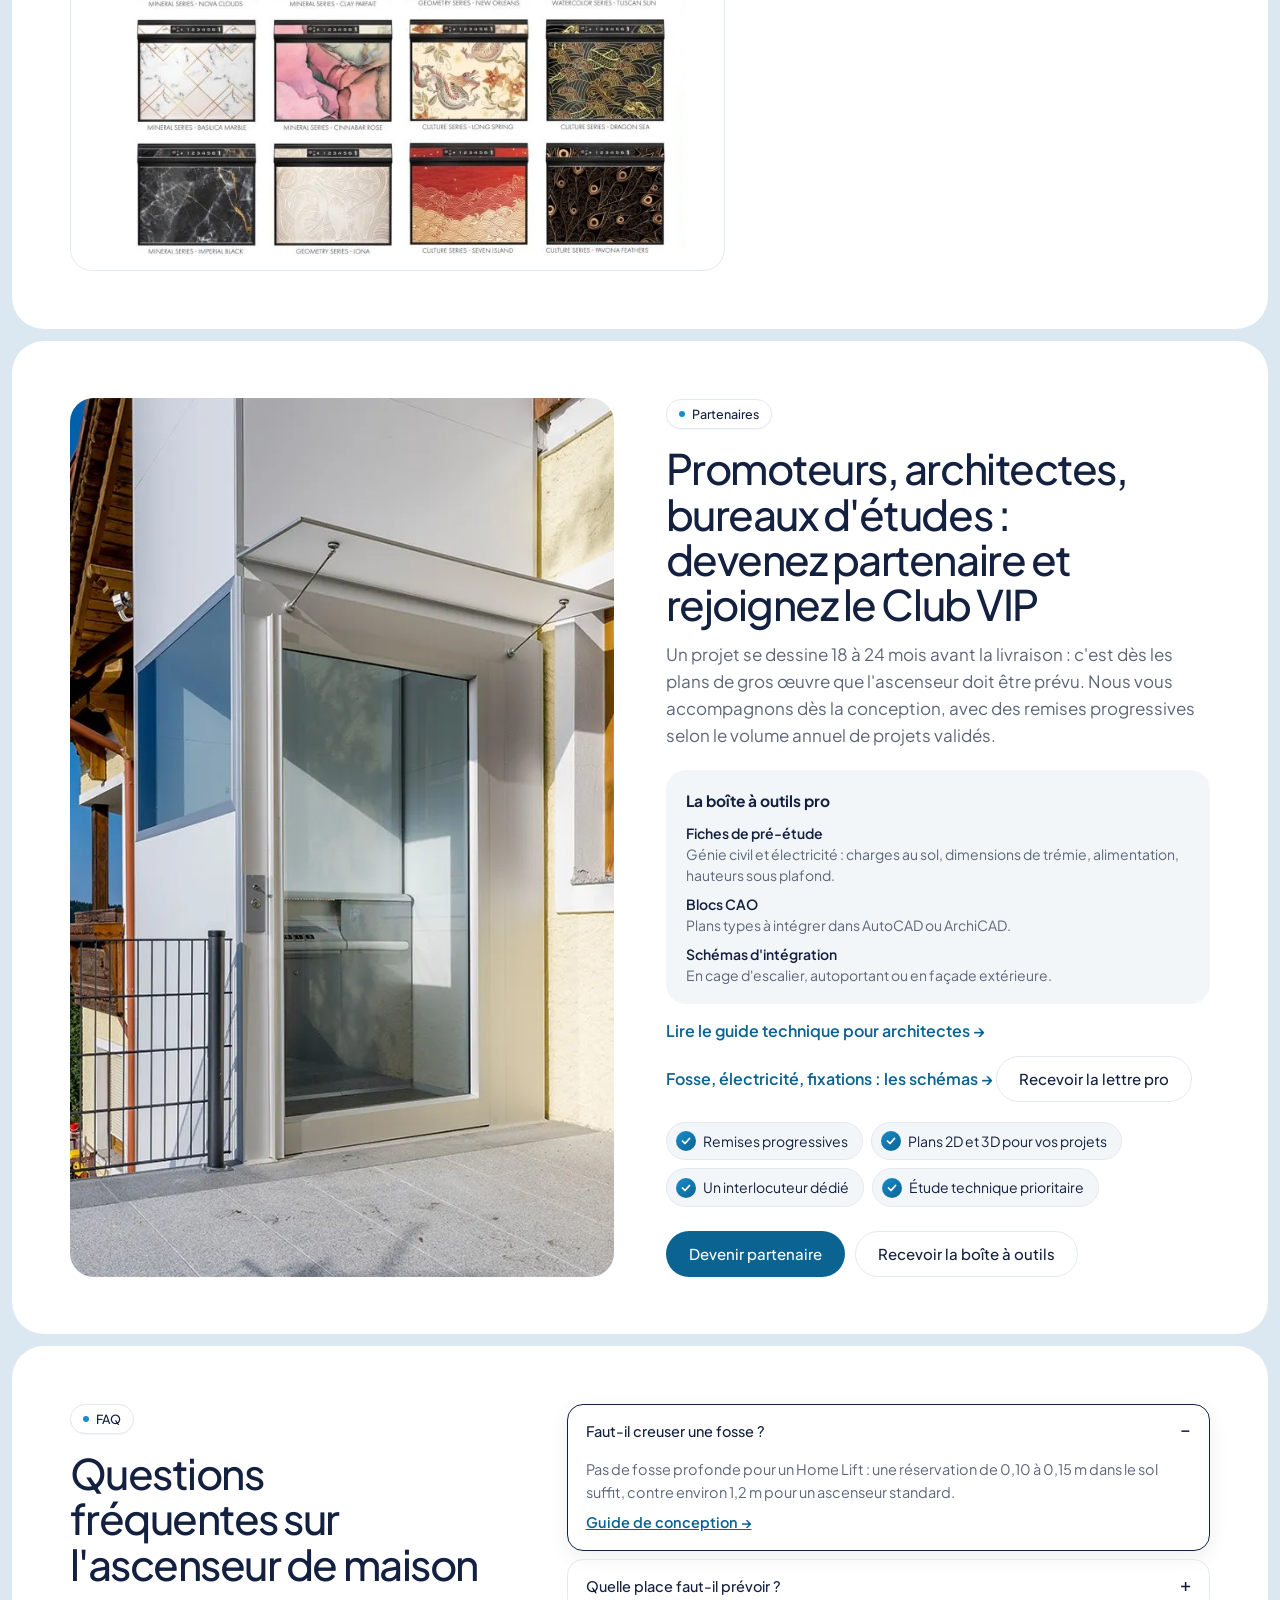
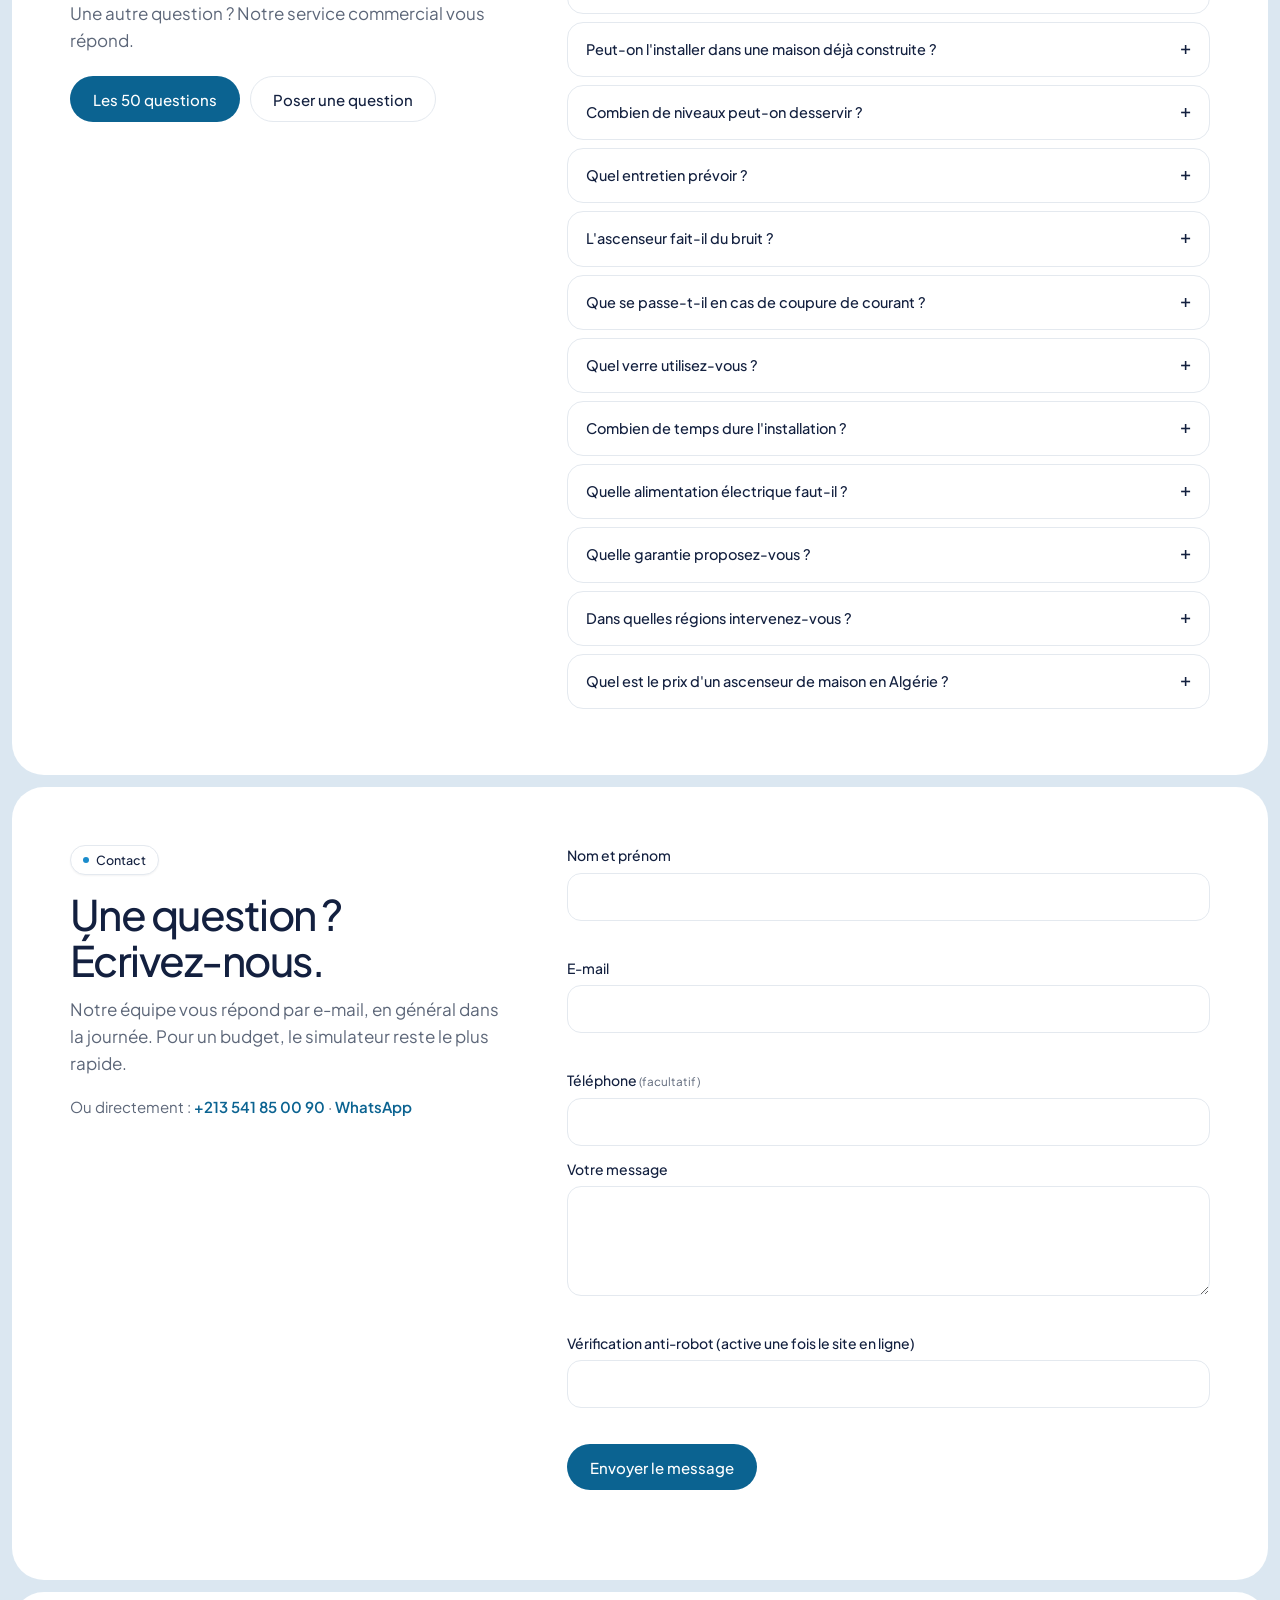
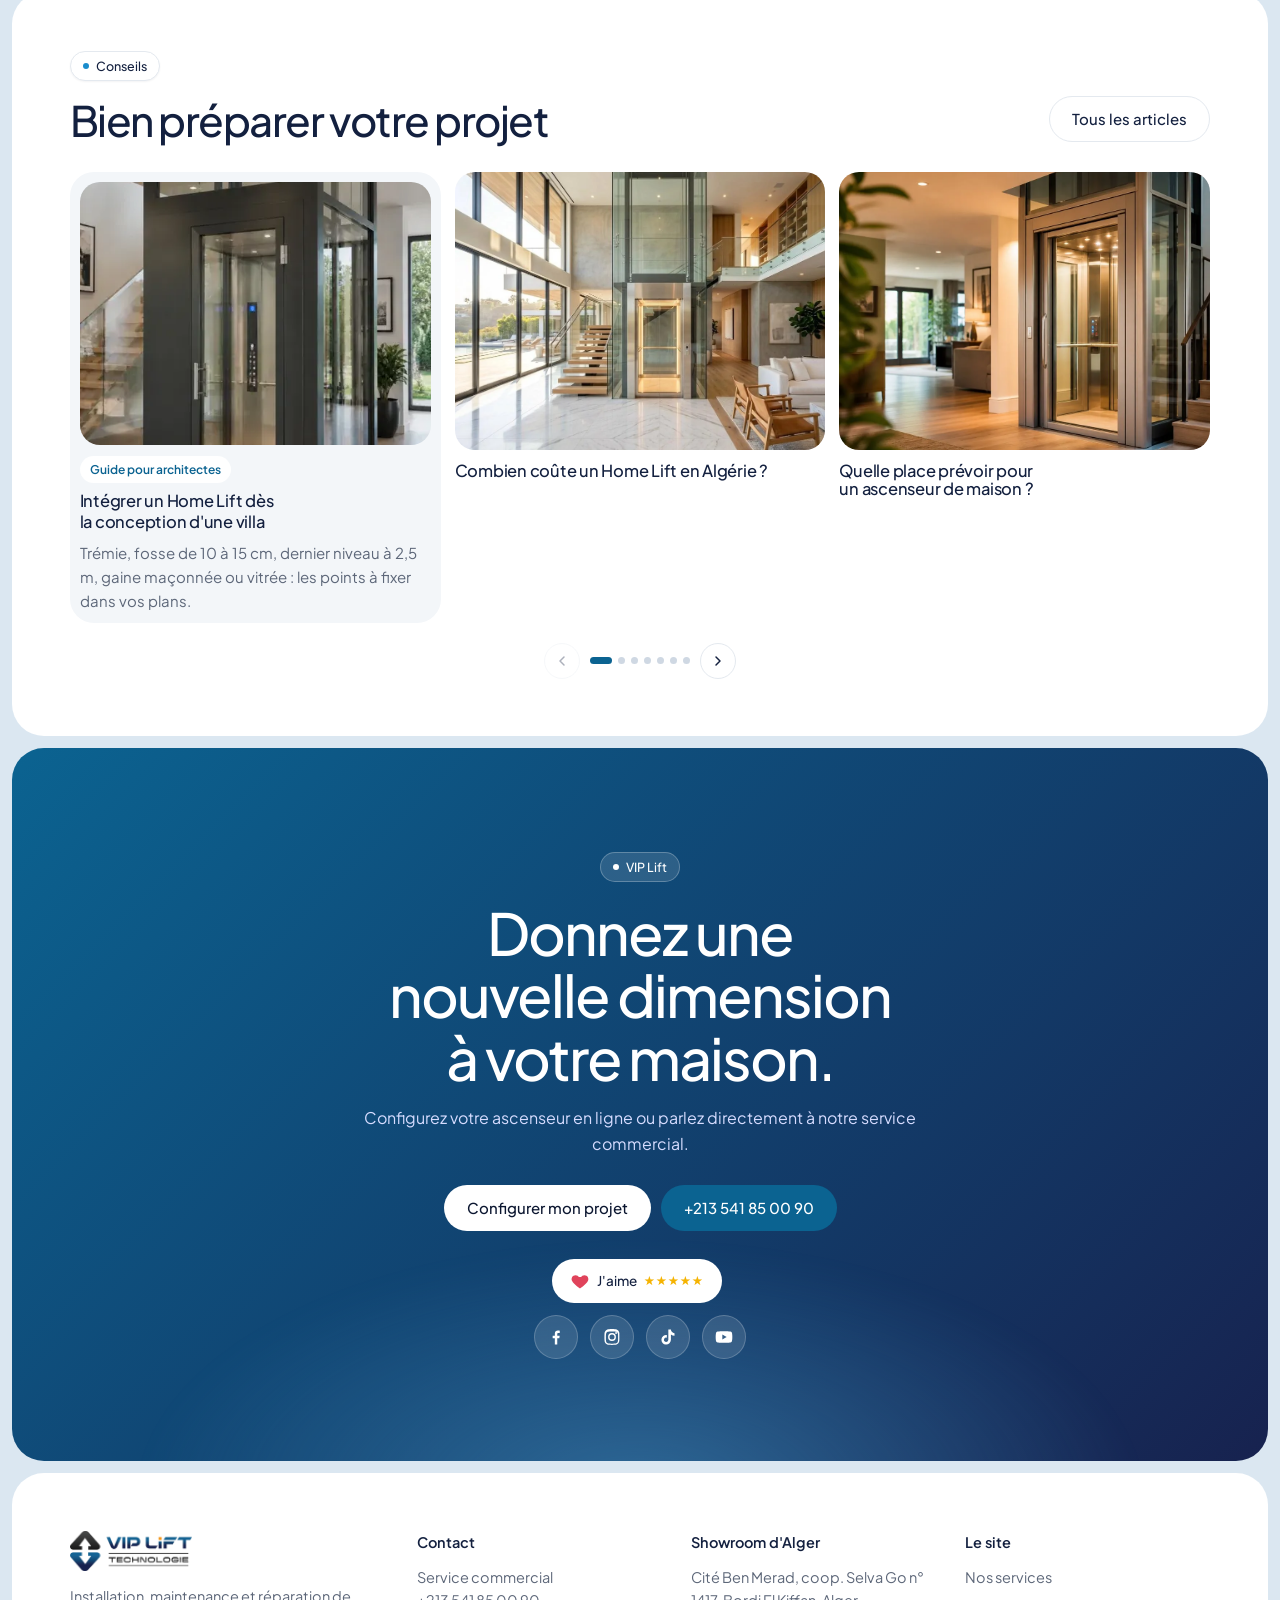
==== commit 748703c9: "Lettre pro : formulaire d'inscription (CRM + sauvegarde e-mail) Co-Authored-By: Claude Opus 5.5 <nor" ====
--- a/mise-en-ligne/index.html
+++ b/mise-en-ligne/index.html
@@ -20,7 +20,7 @@
 <link rel="icon" href="img/logo-h.png">
 <link rel="preconnect" href="https://fonts.googleapis.com"><link rel="preconnect" href="https://fonts.gstatic.com" crossorigin>
 <link href="https://fonts.googleapis.com/css2?family=Plus+Jakarta+Sans:wght@400;500;600&display=swap" rel="stylesheet">
-<link rel="stylesheet" href="style.css?v=36">
+<link rel="stylesheet" href="style.css?v=37">
 <script>new MutationObserver(()=>{for(const c of document.querySelectorAll('.stack td:not([data-l])')){let i=0,p=c;while(p=p.previousElementSibling)i+=p.colSpan;c.dataset.l=c.closest('table').rows[0].cells[i]?.textContent||''}}).observe(document,{childList:true,subtree:true})</script>
 </head>
 <body>
@@ -213,7 +213,7 @@
   <div><span class="pill">Partenaires</span><h2 style="margin-top:16px">Promoteurs, architectes, bureaux d'études : devenez partenaire et rejoignez le Club VIP</h2>
     <p class="lead">Un projet se dessine 18 à 24 mois avant la livraison : c'est dès les plans de gros œuvre que l'ascenseur doit être prévu. Nous vous accompagnons dès la conception, avec des remises progressives selon le volume annuel de projets validés.</p>
     <div class="tool"><b>La boîte à outils pro</b><ul><li><span>Fiches de pré-étude</span>Génie civil et électricité : charges au sol, dimensions de trémie, alimentation, hauteurs sous plafond.</li><li><span>Blocs CAO</span>Plans types à intégrer dans AutoCAD ou ArchiCAD.</li><li><span>Schémas d'intégration</span>En cage d'escalier, autoportant ou en façade extérieure.</li></ul></div>
-    <a class="guide-link" href="guide-home-lift-conception-villa.html">Lire le guide technique pour architectes →</a> <a class="guide-link" href="preparation-chantier-home-lift.html">Fosse, électricité, fixations : les schémas →</a>
+    <a class="guide-link" href="guide-home-lift-conception-villa.html">Lire le guide technique pour architectes →</a> <a class="guide-link" href="preparation-chantier-home-lift.html">Fosse, électricité, fixations : les schémas →</a> <button type="button" class="btn ghost probtn" data-pro>Recevoir la lettre pro</button>
     <div class="who"><span>Remises progressives</span><span>Plans 2D et 3D pour vos projets</span><span>Un interlocuteur dédié</span><span>Étude technique prioritaire</span></div>
     <div class="pbtns"><a class="btn or" href="https://vip-lift.com/devenir-partenaire/">Devenir partenaire</a><a class="btn ghost" href="https://wa.me/213541850090?text=Bonjour%20VIP%20Lift%2C%20je%20suis%20architecte%20/%20bureau%20d%27%C3%A9tudes%20/%20promoteur.%20Je%20souhaite%20recevoir%20la%20bo%C3%AEte%20%C3%A0%20outils%20pro%20%28fiches%20de%20pr%C3%A9-%C3%A9tude%20et%20blocs%20CAO%29." target="_blank" rel="noopener">Recevoir la boîte à outils</a></div></div>
 </section>
@@ -277,6 +277,28 @@
     </div>
 </section>
 </main>
+<dialog id="prodlg" class="prodlg" aria-labelledby="prot">
+  <form id="proform" novalidate>
+    <button type="button" class="proclose" data-proclose aria-label="Fermer">×</button>
+    <span class="pill">Architectes · bureaux d'études · promoteurs</span>
+    <h2 id="prot">Recevez la lettre pro VIP Lift</h2>
+    <p class="prolead">Fiches techniques, nouveautés et réalisations, environ une fois par mois. Un commercial dédié vous contacte pour vos projets.</p>
+    <div class="prog">
+      <label>Nom<input name="nom" autocomplete="family-name" required></label>
+      <label>Prénom<input name="prenom" autocomplete="given-name"></label>
+      <label class="w2">Cabinet ou société<input name="societe" autocomplete="organization"></label>
+      <label>Profil<select name="profil" required><option value="">Choisir…</option><option value="ARCHITECTE">Architecte</option><option value="BUREAU_ETUDES">Bureau d'études</option><option value="PROMOTEUR">Promoteur immobilier</option><option value="ENTREPRISE">Entreprise du bâtiment</option><option value="DECORATEUR">Architecte d'intérieur</option><option value="AUTRE">Autre</option></select></label>
+      <label>Ville<input name="ville" autocomplete="address-level2"></label>
+      <label>E-mail<input name="email" type="email" autocomplete="email" inputmode="email" required></label>
+      <label>Téléphone <small>(facultatif)</small><input name="telephone" type="tel" autocomplete="tel" inputmode="tel"></label>
+      <label class="hpf" aria-hidden="true">Site web<input name="site_web" tabindex="-1" autocomplete="off"></label>
+      <label class="w2 chk"><input type="checkbox" name="consentement"> J'accepte de recevoir la lettre pro et d'être contacté par VIP Lift. Désinscription possible à tout moment.</label>
+    </div>
+    <p class="proerr" role="alert"></p>
+    <button class="btn" type="submit">S'inscrire</button>
+  </form>
+</dialog>
+
 
 <footer class="panel">
   <div class="ft">
@@ -306,6 +328,6 @@
   </nav>
 </div>
 
-<script src="liens.js?v=8" defer></script><script src="script.js?v=24" defer></script><script src="conseils.js?v=1" defer></script>
+<script src="liens.js?v=8" defer></script><script src="script.js?v=25" defer></script><script src="conseils.js?v=1" defer></script>
 </body>
 </html>
--- a/mise-en-ligne/style.css
+++ b/mise-en-ligne/style.css
@@ -621,3 +621,23 @@
 .faqpage details p{font-size:15.5px;line-height:1.65;padding-bottom:16px;margin:0}
 .faqpage details{background:#fff}
 .faqnav a{text-decoration:none}
+/* Lettre pro */
+.probtn{margin-top:12px}
+.prodlg{border:0;border-radius:28px;padding:0;width:min(560px,calc(100vw - 24px));max-height:calc(100dvh - 24px);box-shadow:0 30px 80px #0b163040;color:var(--ink)}
+.prodlg::backdrop{background:#0b1630a8;backdrop-filter:blur(3px)}
+.prodlg form{padding:28px 24px 24px;position:relative;overflow:auto;max-height:calc(100dvh - 24px)}
+.prodlg h2{font-size:24px;margin:12px 0 6px;line-height:1.2}
+.prolead{color:var(--mut);font-size:14px;margin:0 0 14px}
+.proclose{position:absolute;right:14px;top:12px;width:38px;height:38px;border-radius:99px;border:1px solid var(--line);background:#fff;font-size:22px;line-height:1;cursor:pointer;color:var(--ink)}
+.prog{display:grid;grid-template-columns:1fr 1fr;gap:10px 12px}
+.prog label{display:flex;flex-direction:column;gap:5px;font-size:13px;font-weight:600}
+.prog .w2{grid-column:1/-1}
+.prog input:not([type=checkbox]),.prog select{font:inherit;font-size:16px;font-weight:400;padding:11px 12px;border:1px solid var(--line);border-radius:12px;background:#fff;color:var(--ink);width:100%}
+.prog .chk{flex-direction:row;align-items:flex-start;gap:10px;font-weight:400;color:var(--mut);font-size:13px;line-height:1.45}
+.prog .chk input{margin-top:3px;width:18px;height:18px;flex:none}
+.prog label.bad input,.prog label.bad select{border-color:#d0453b}
+.prog label.chk.bad{color:#d0453b}
+.prog .hpf{position:absolute;left:-9999px;width:1px;height:1px;overflow:hidden}
+.proerr{color:#d0453b;font-size:13.5px;min-height:1em;margin:10px 0 6px}
+.prodlg .btn{width:100%}
+@media(max-width:340px){.prog{grid-template-columns:1fr}}
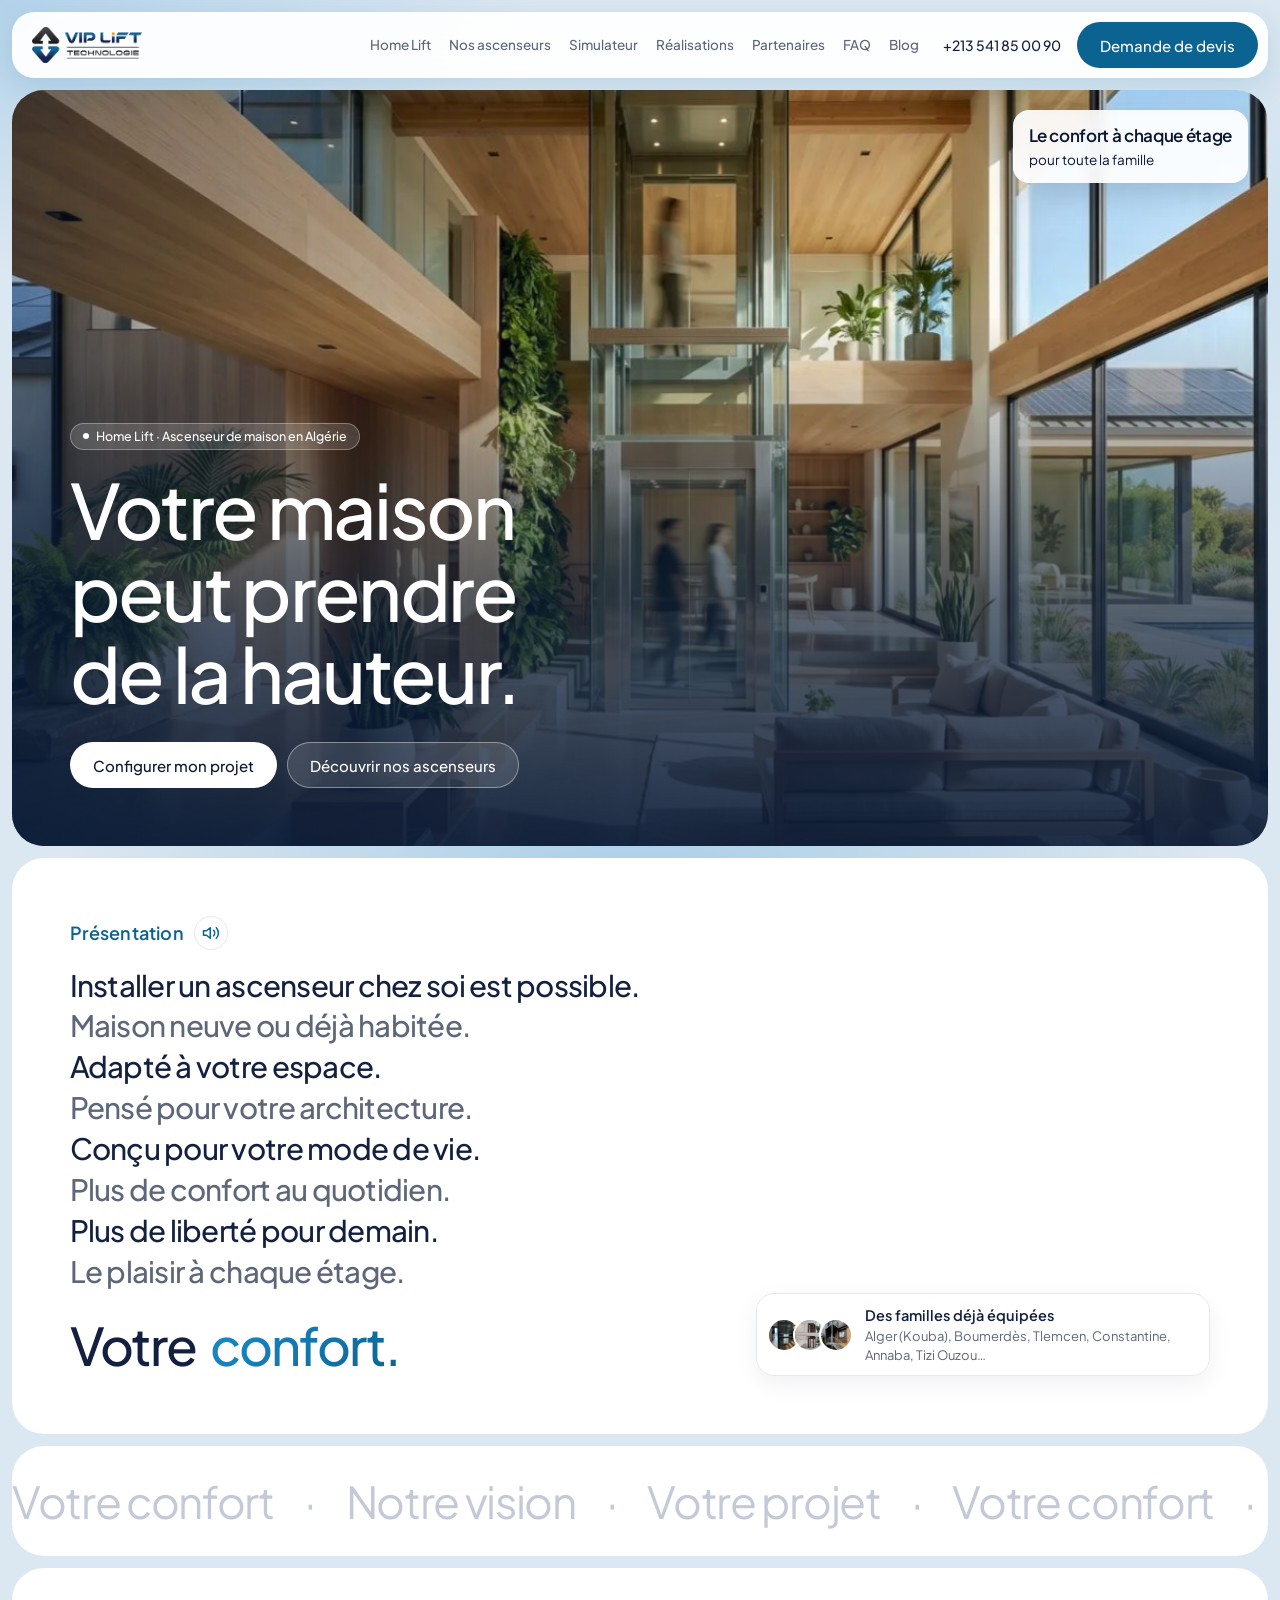
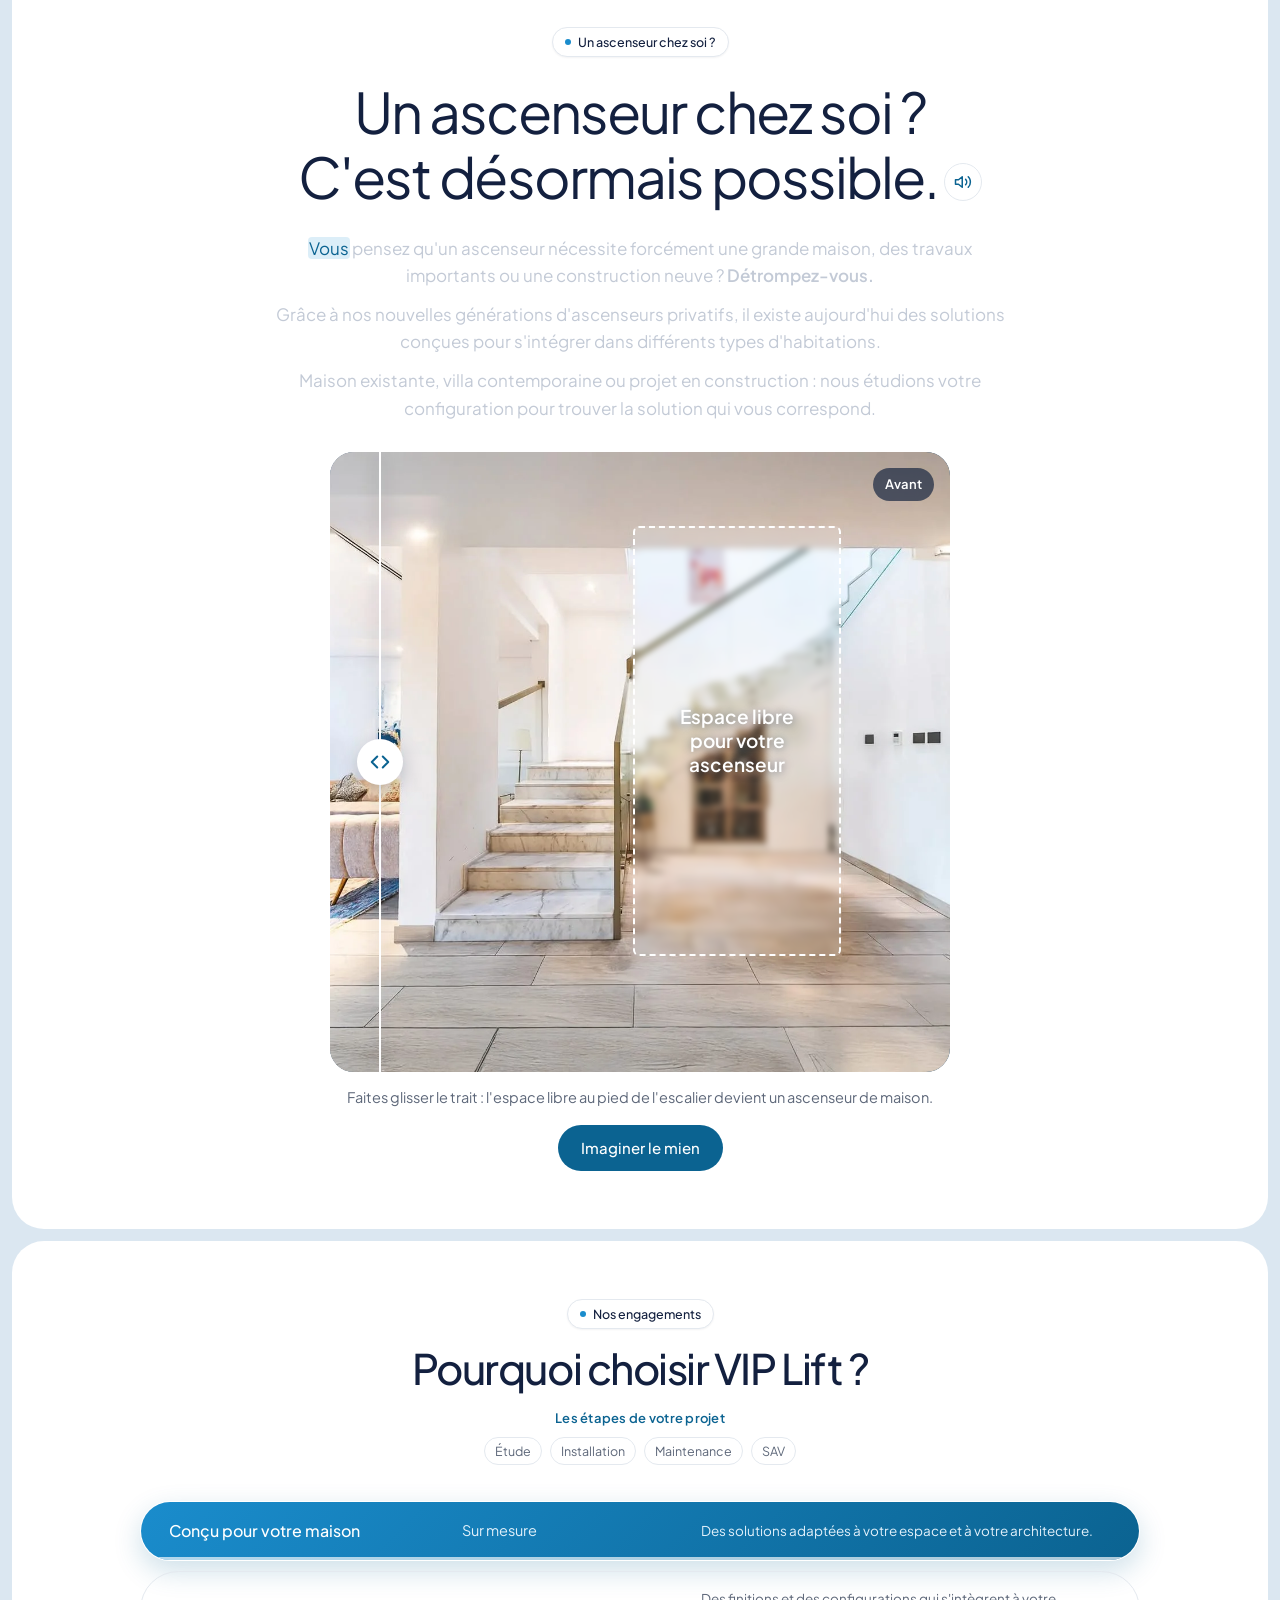
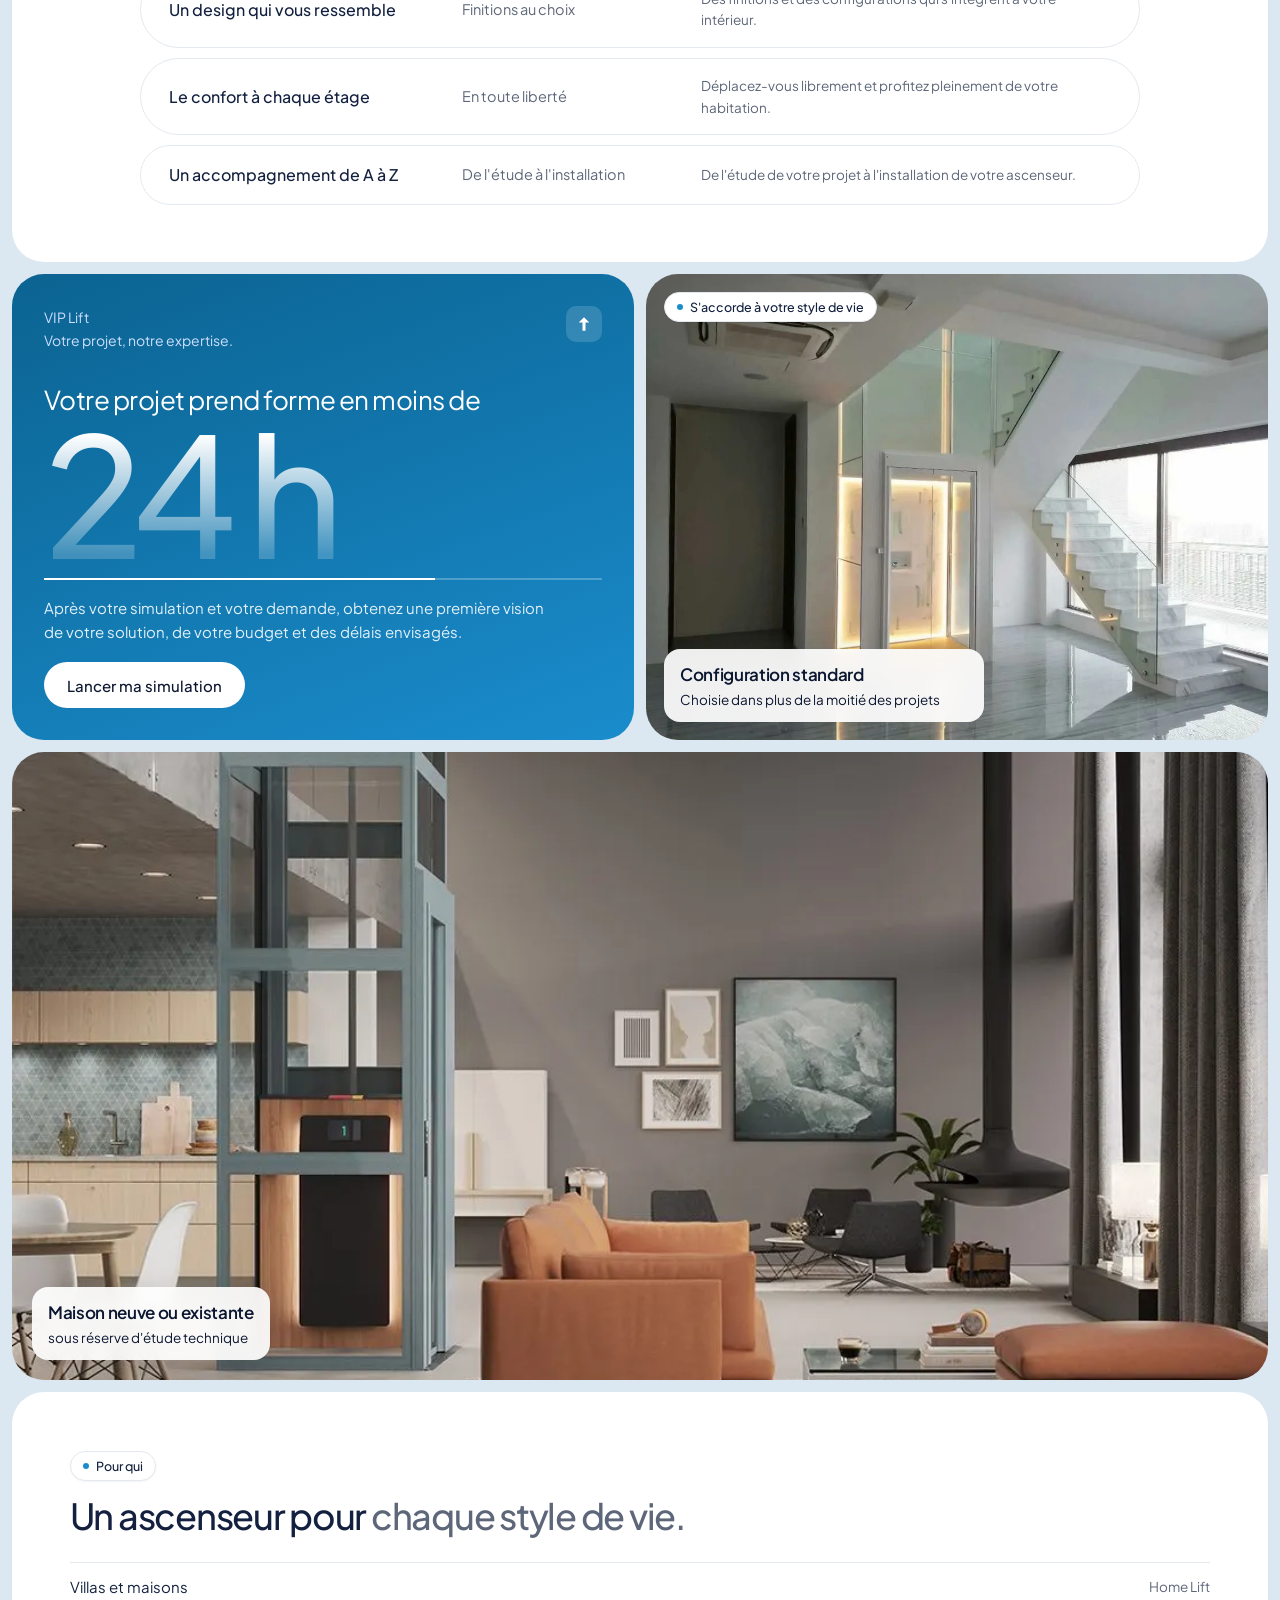
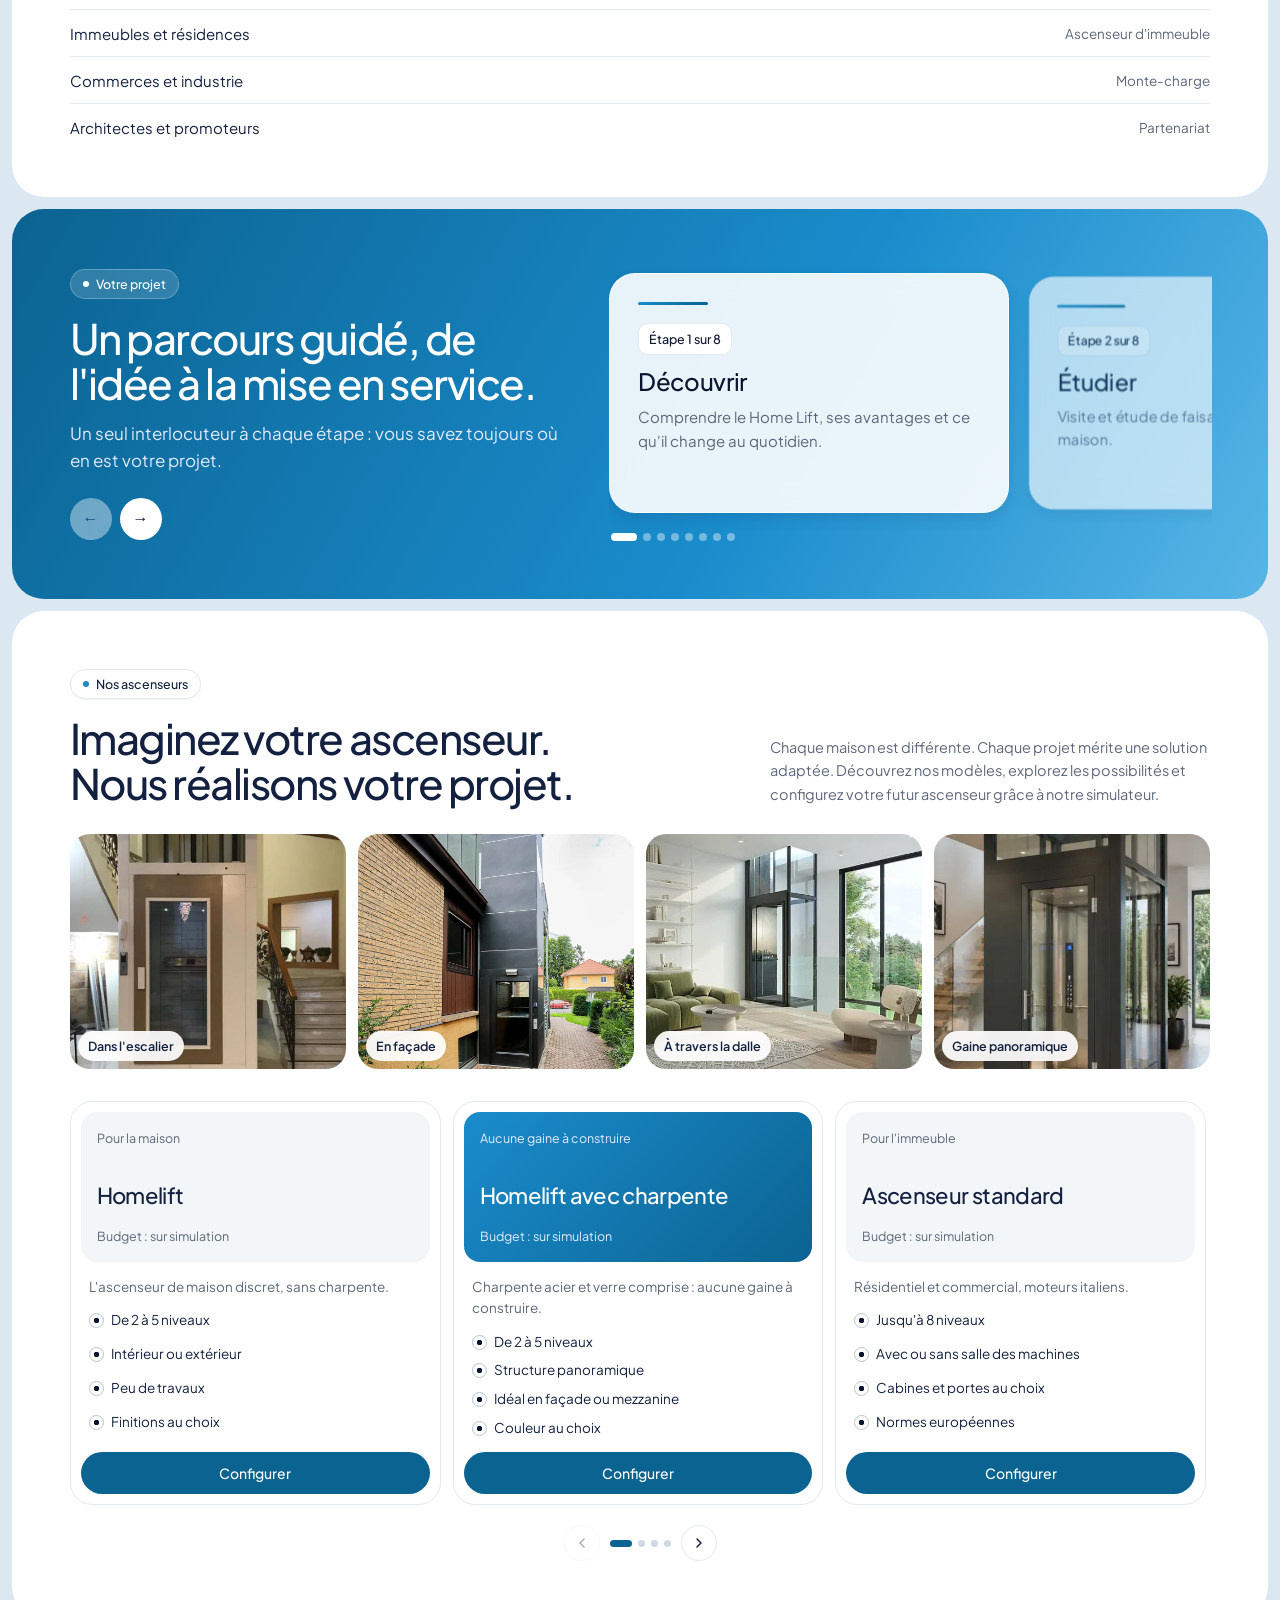
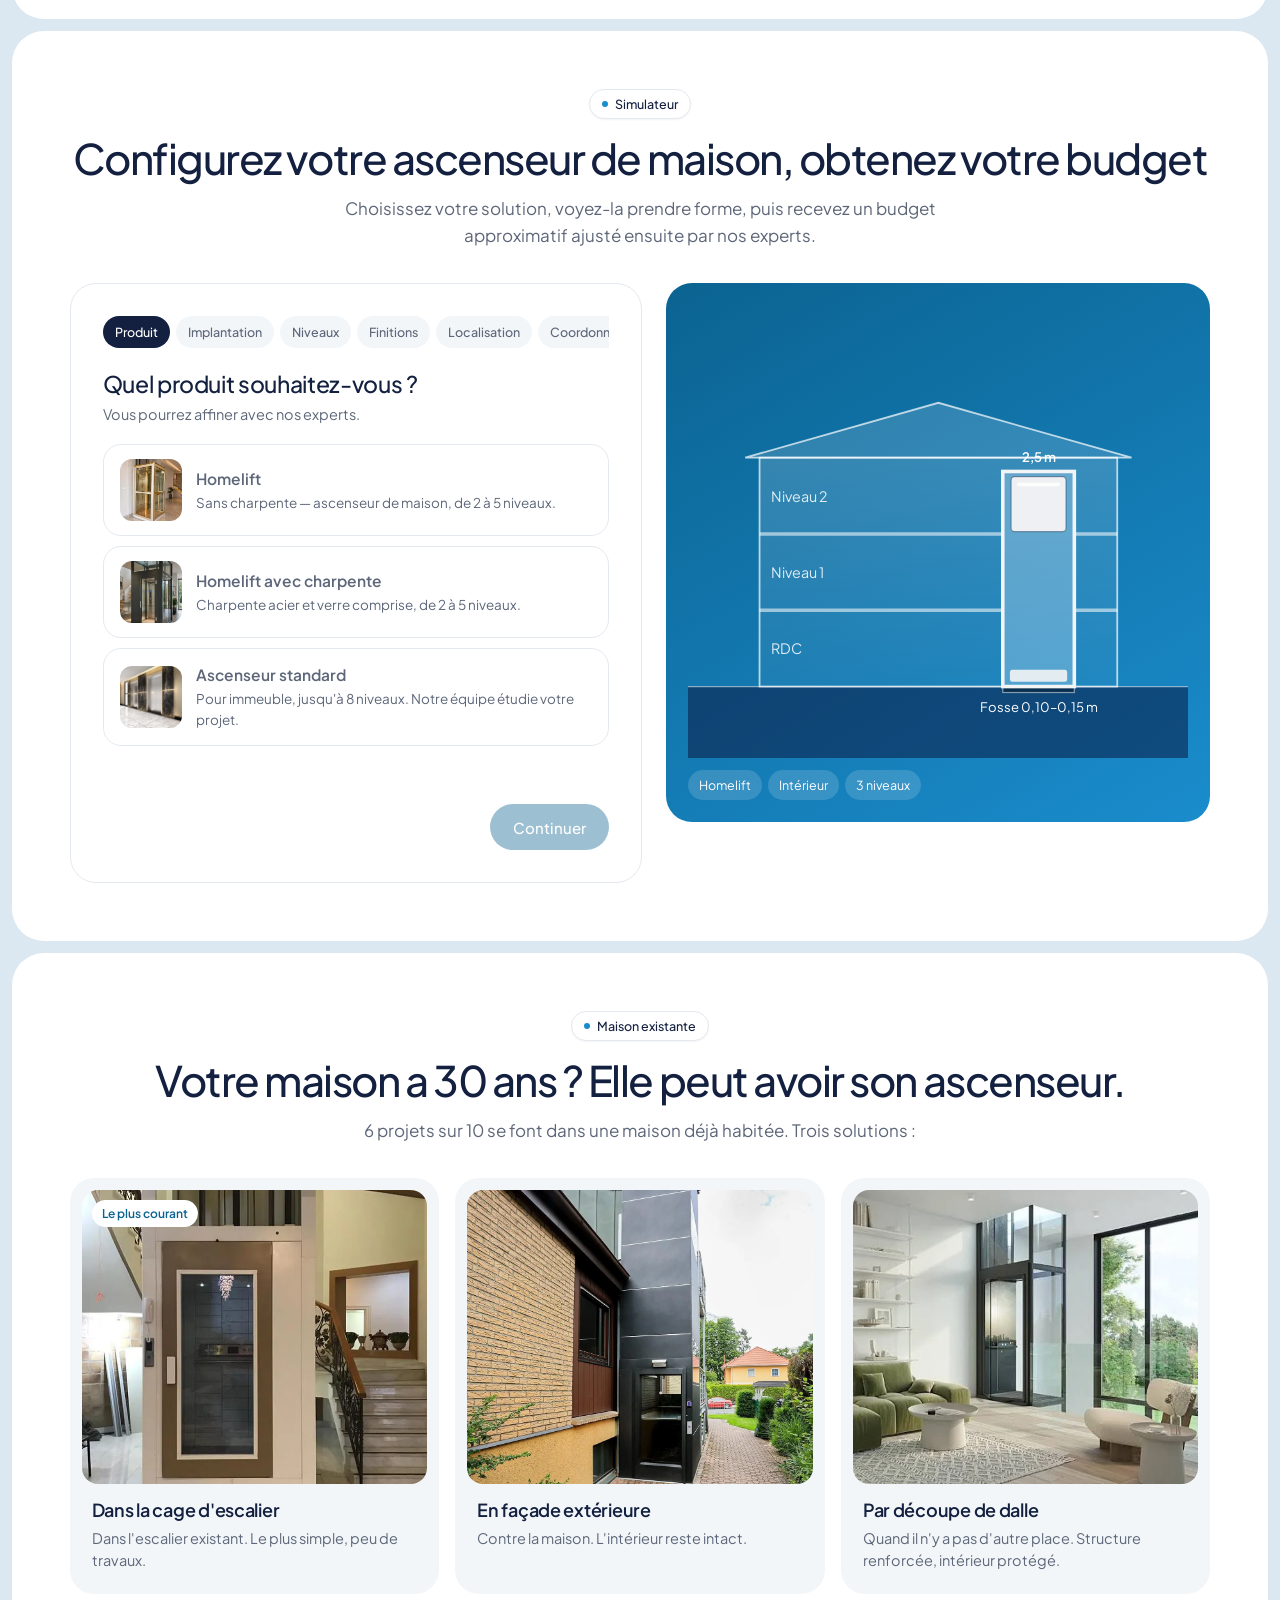
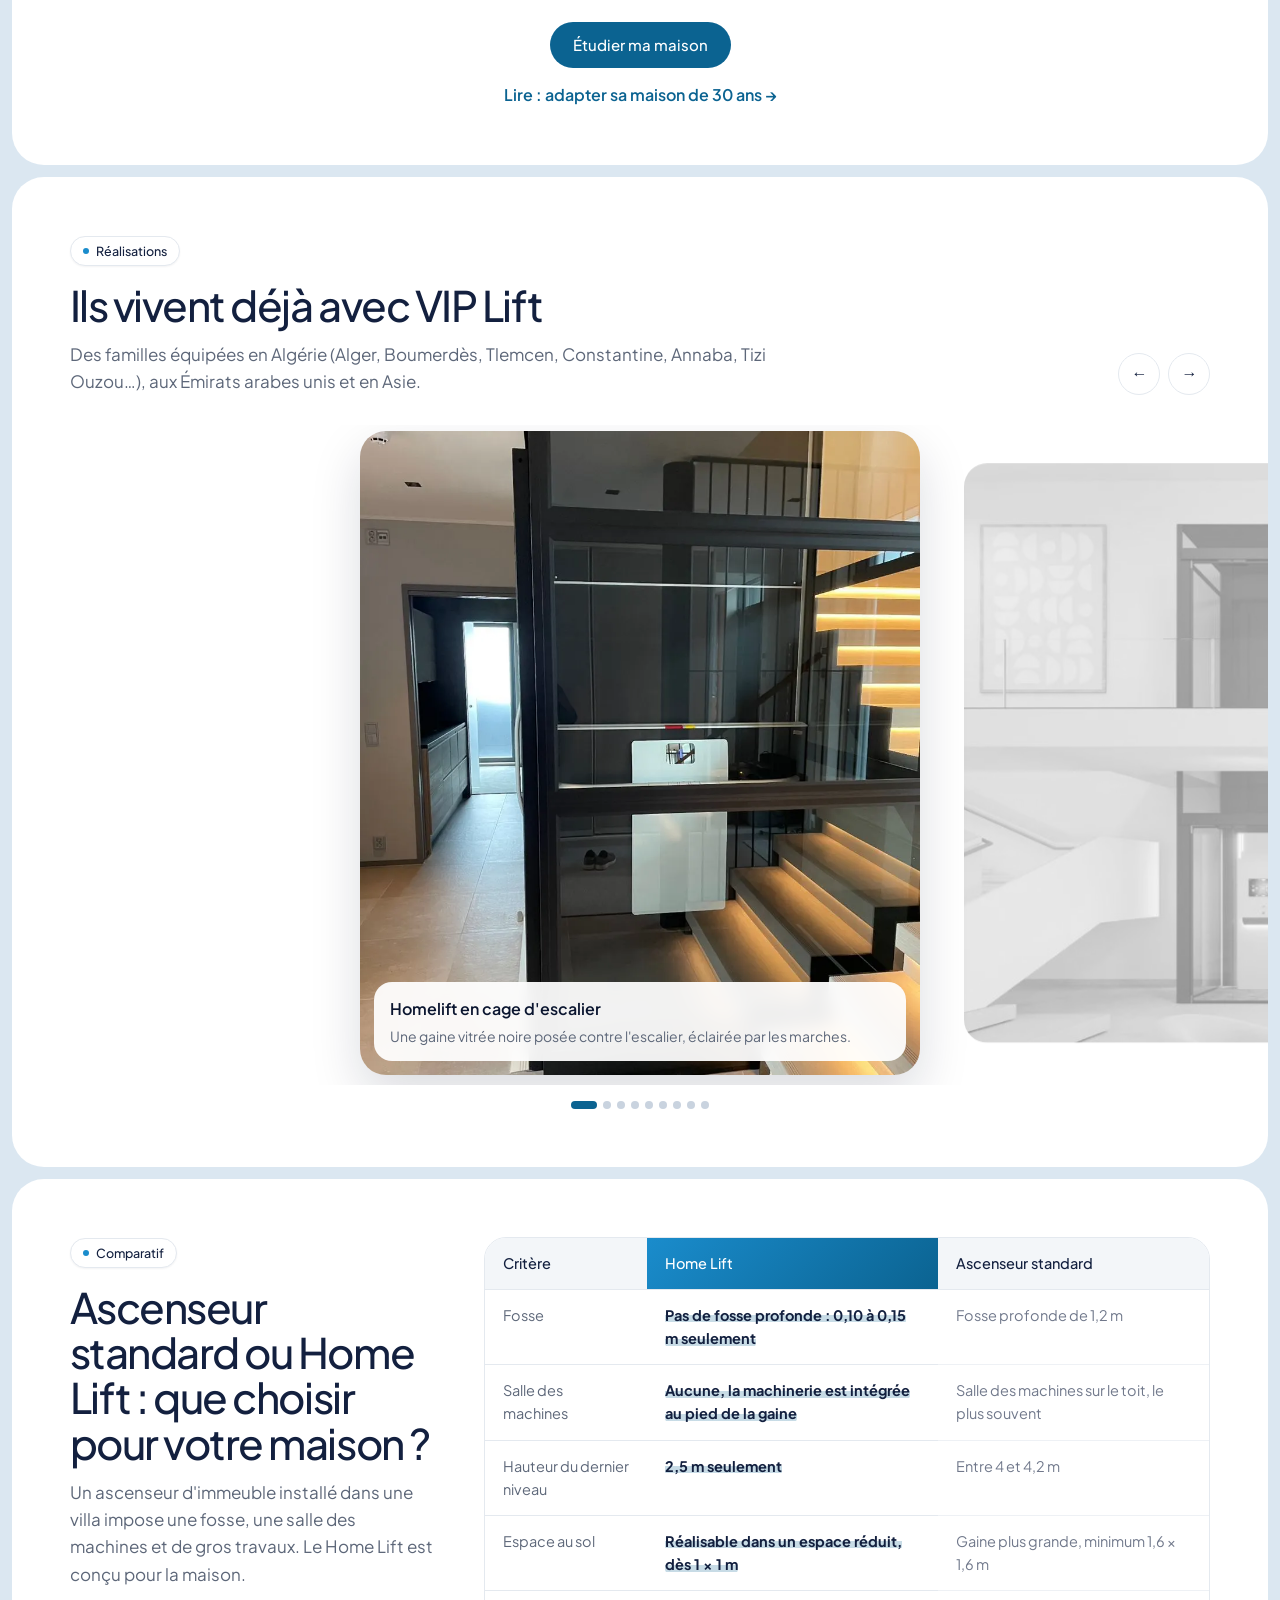
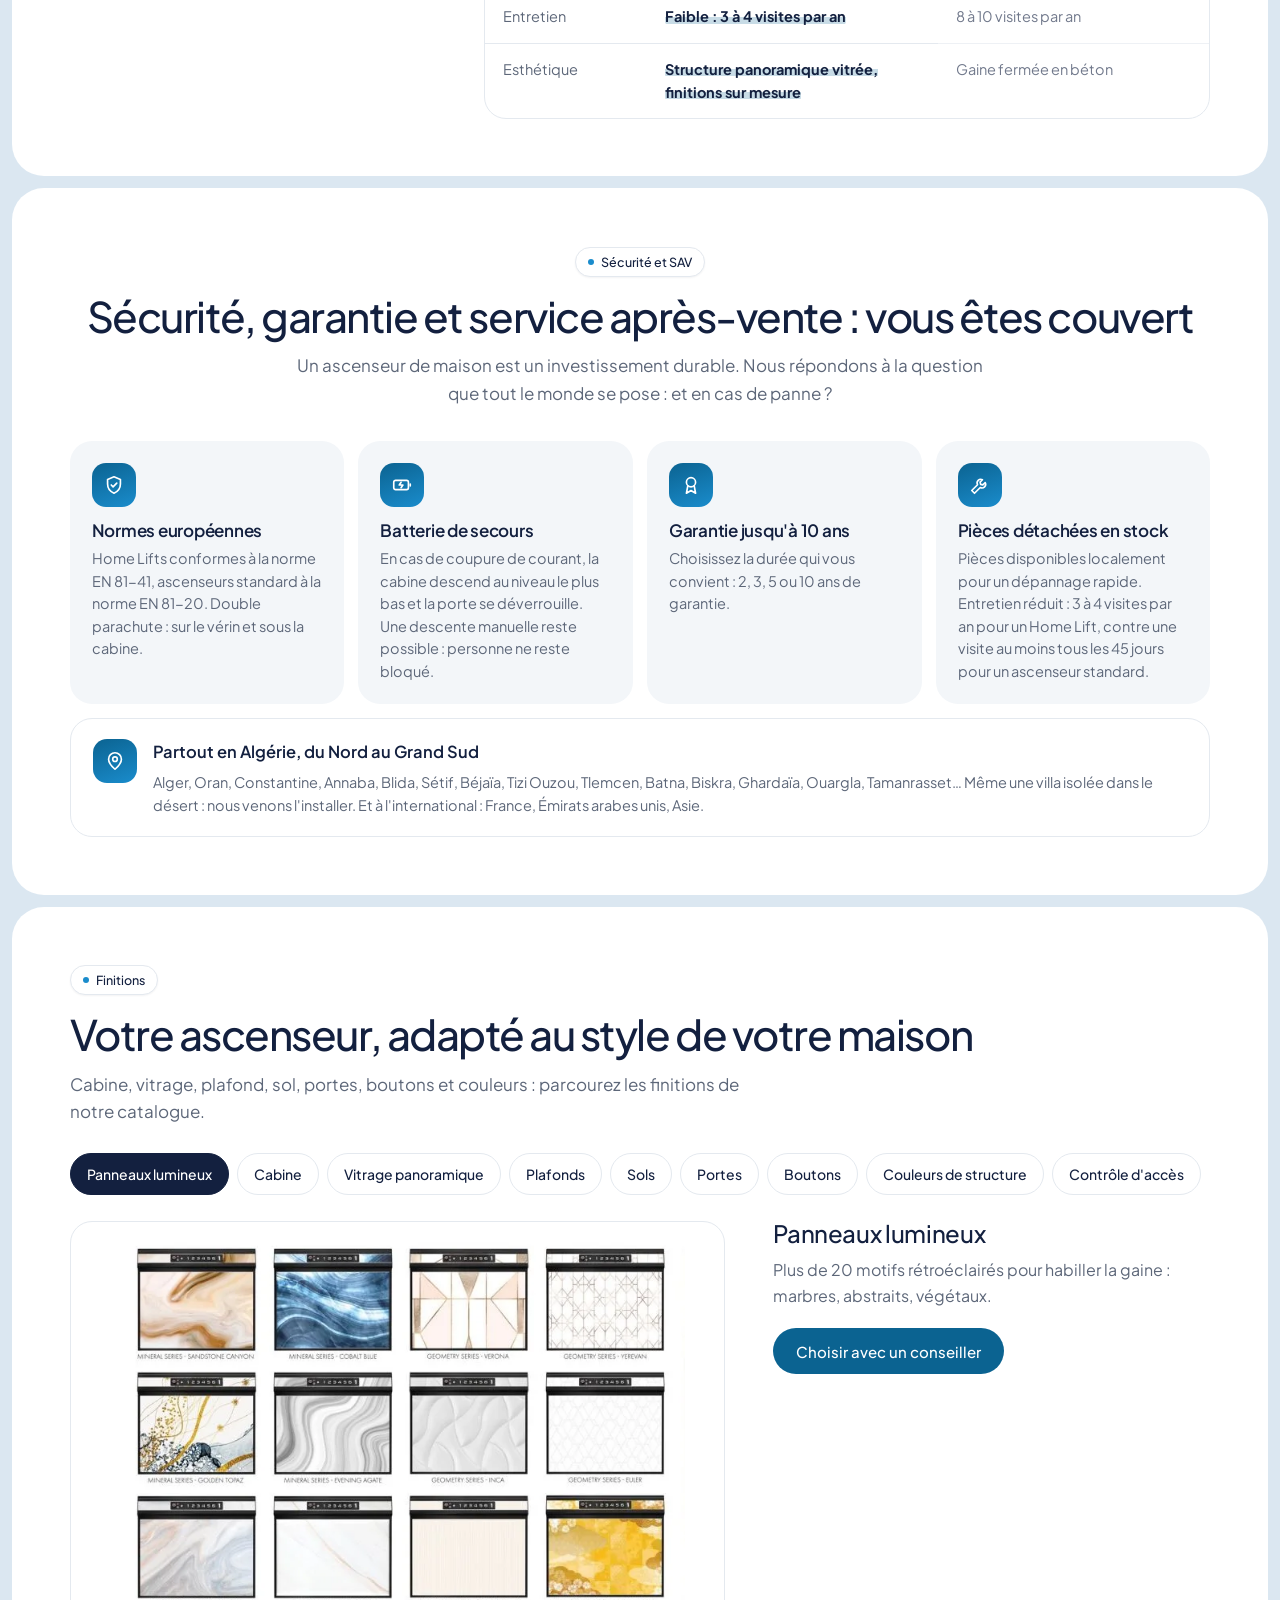
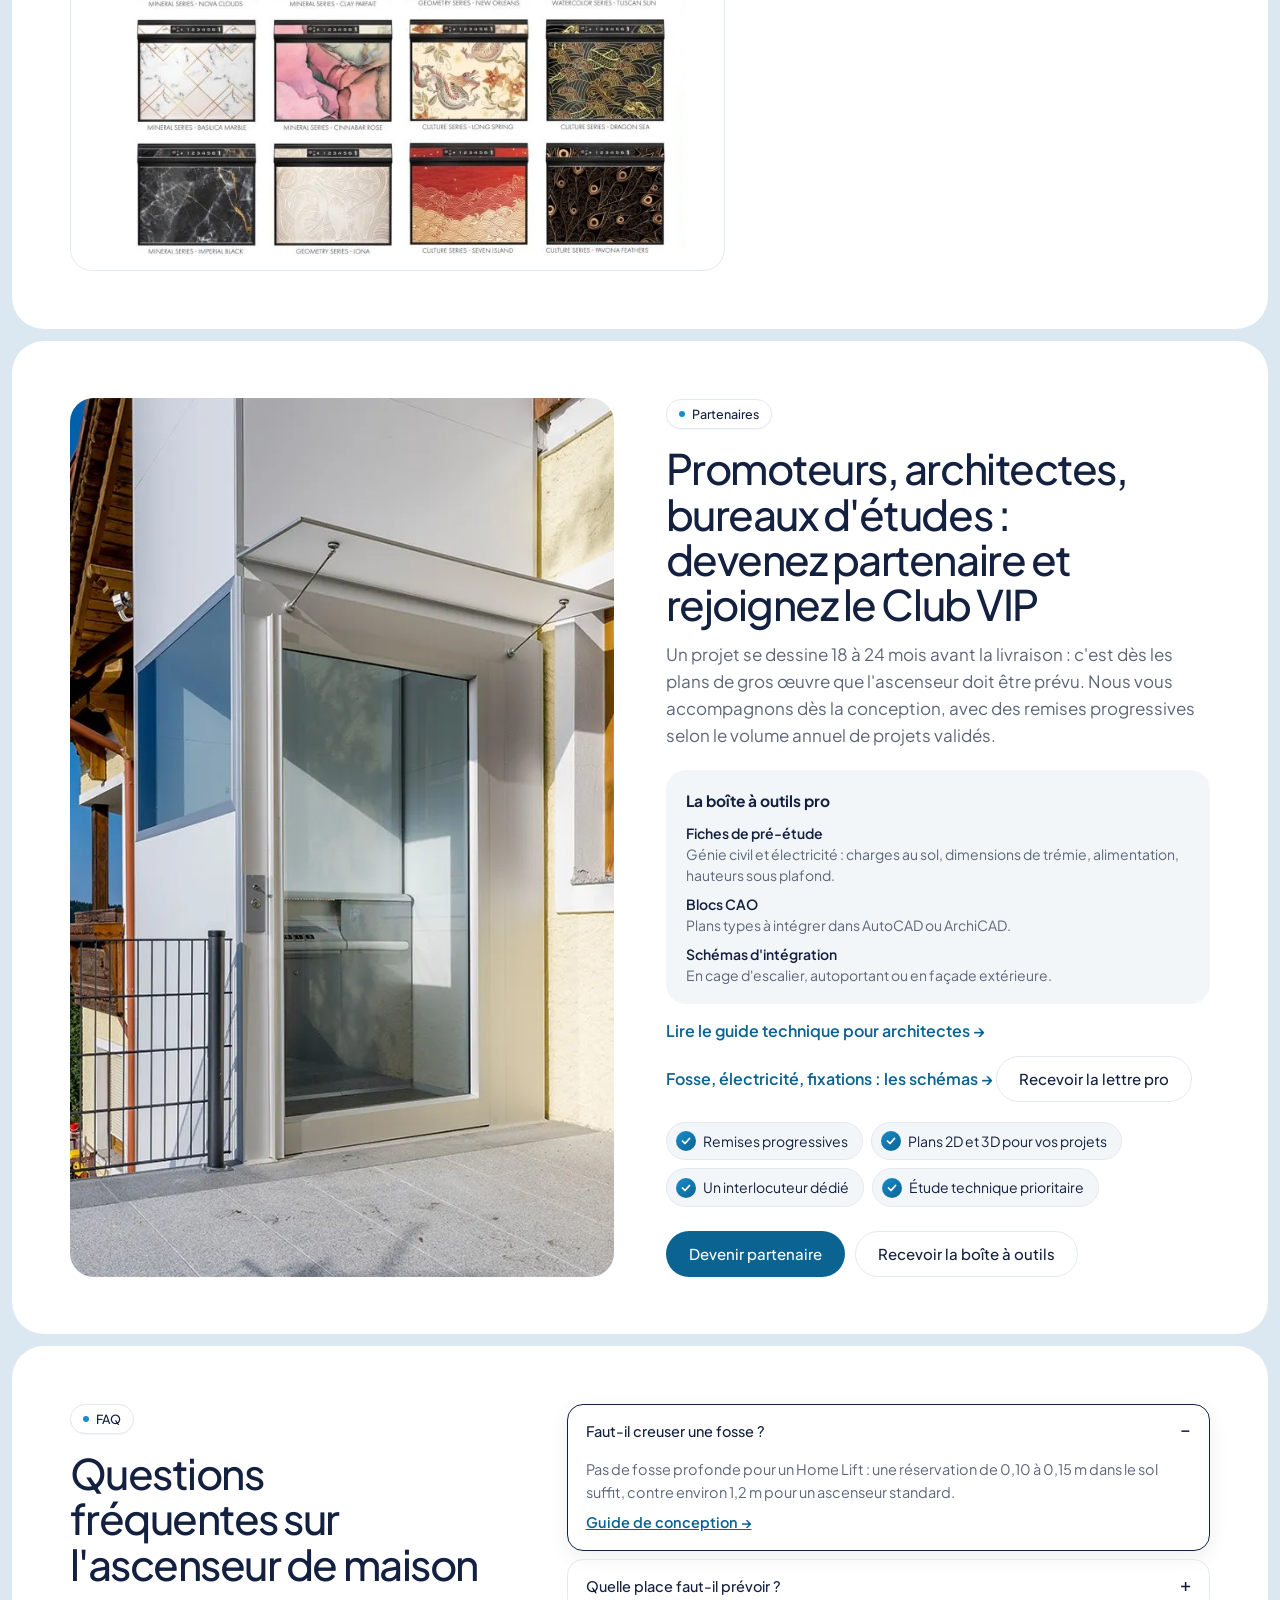
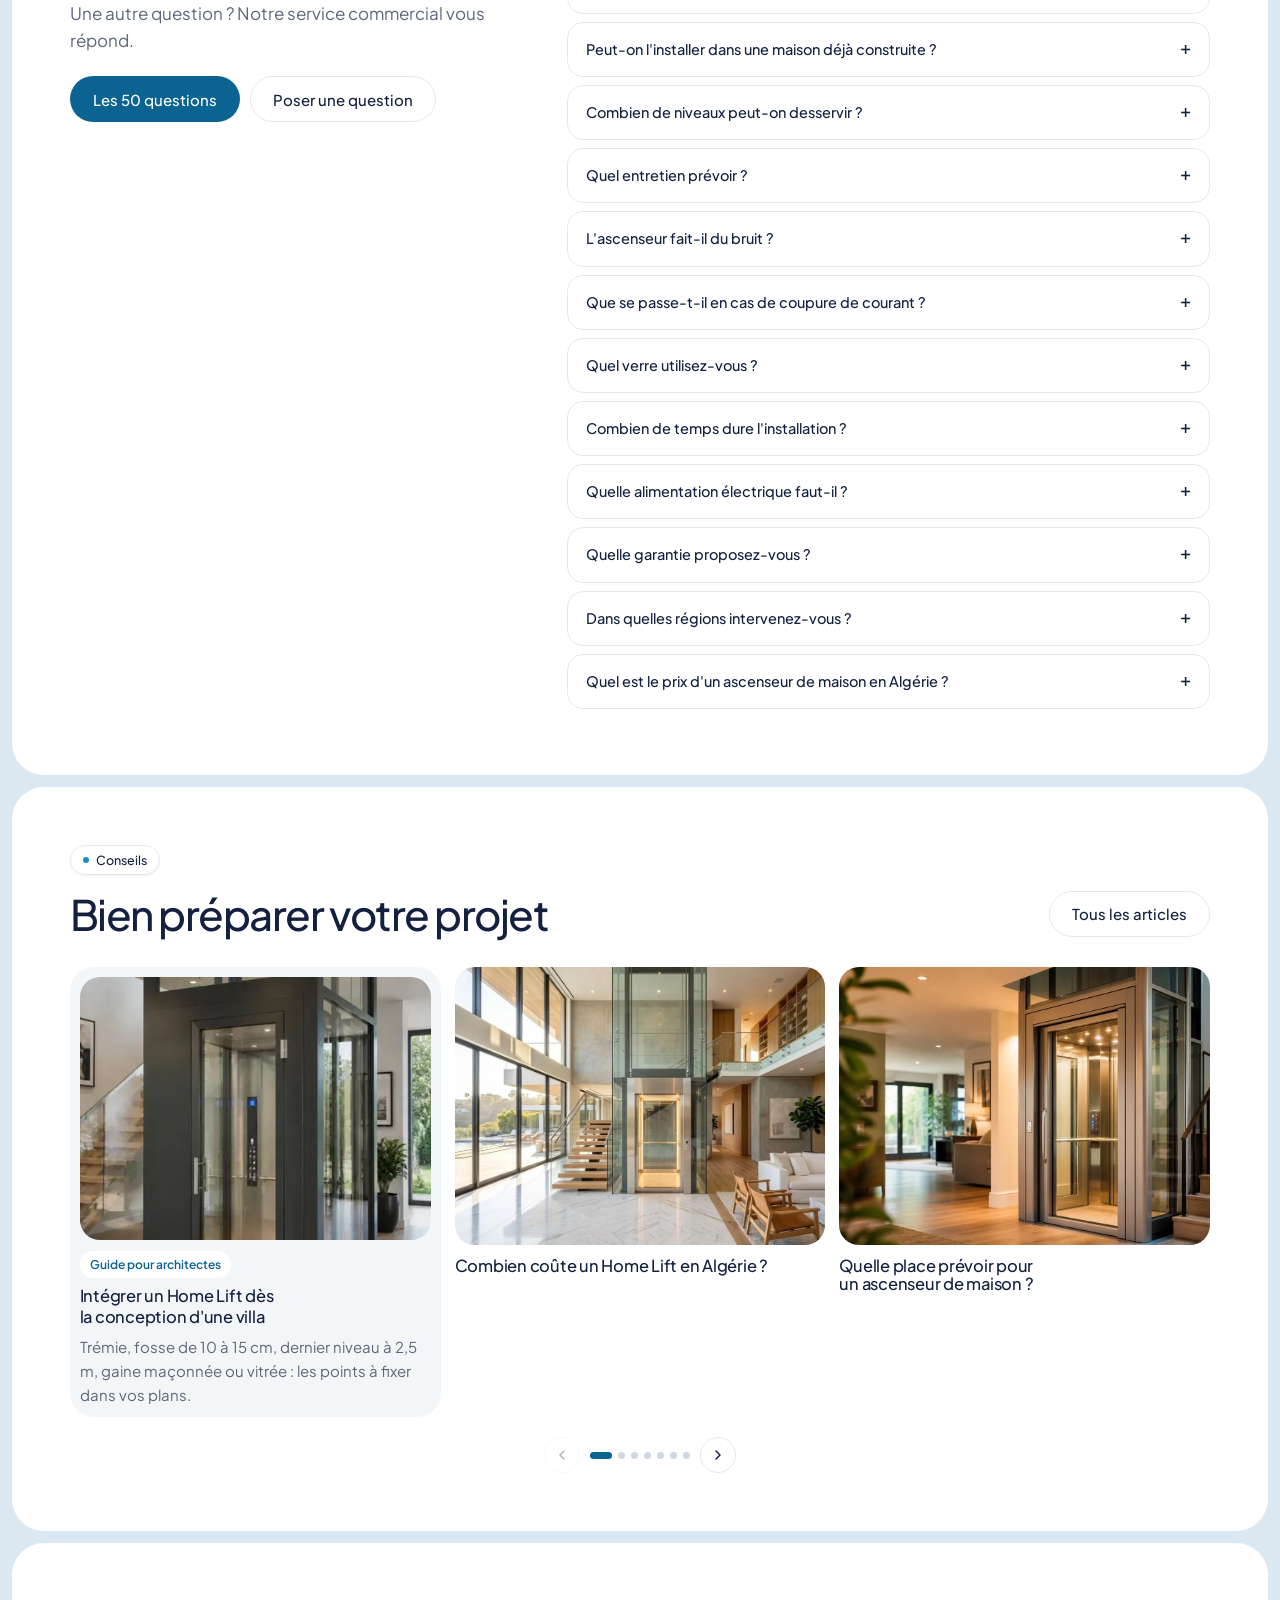
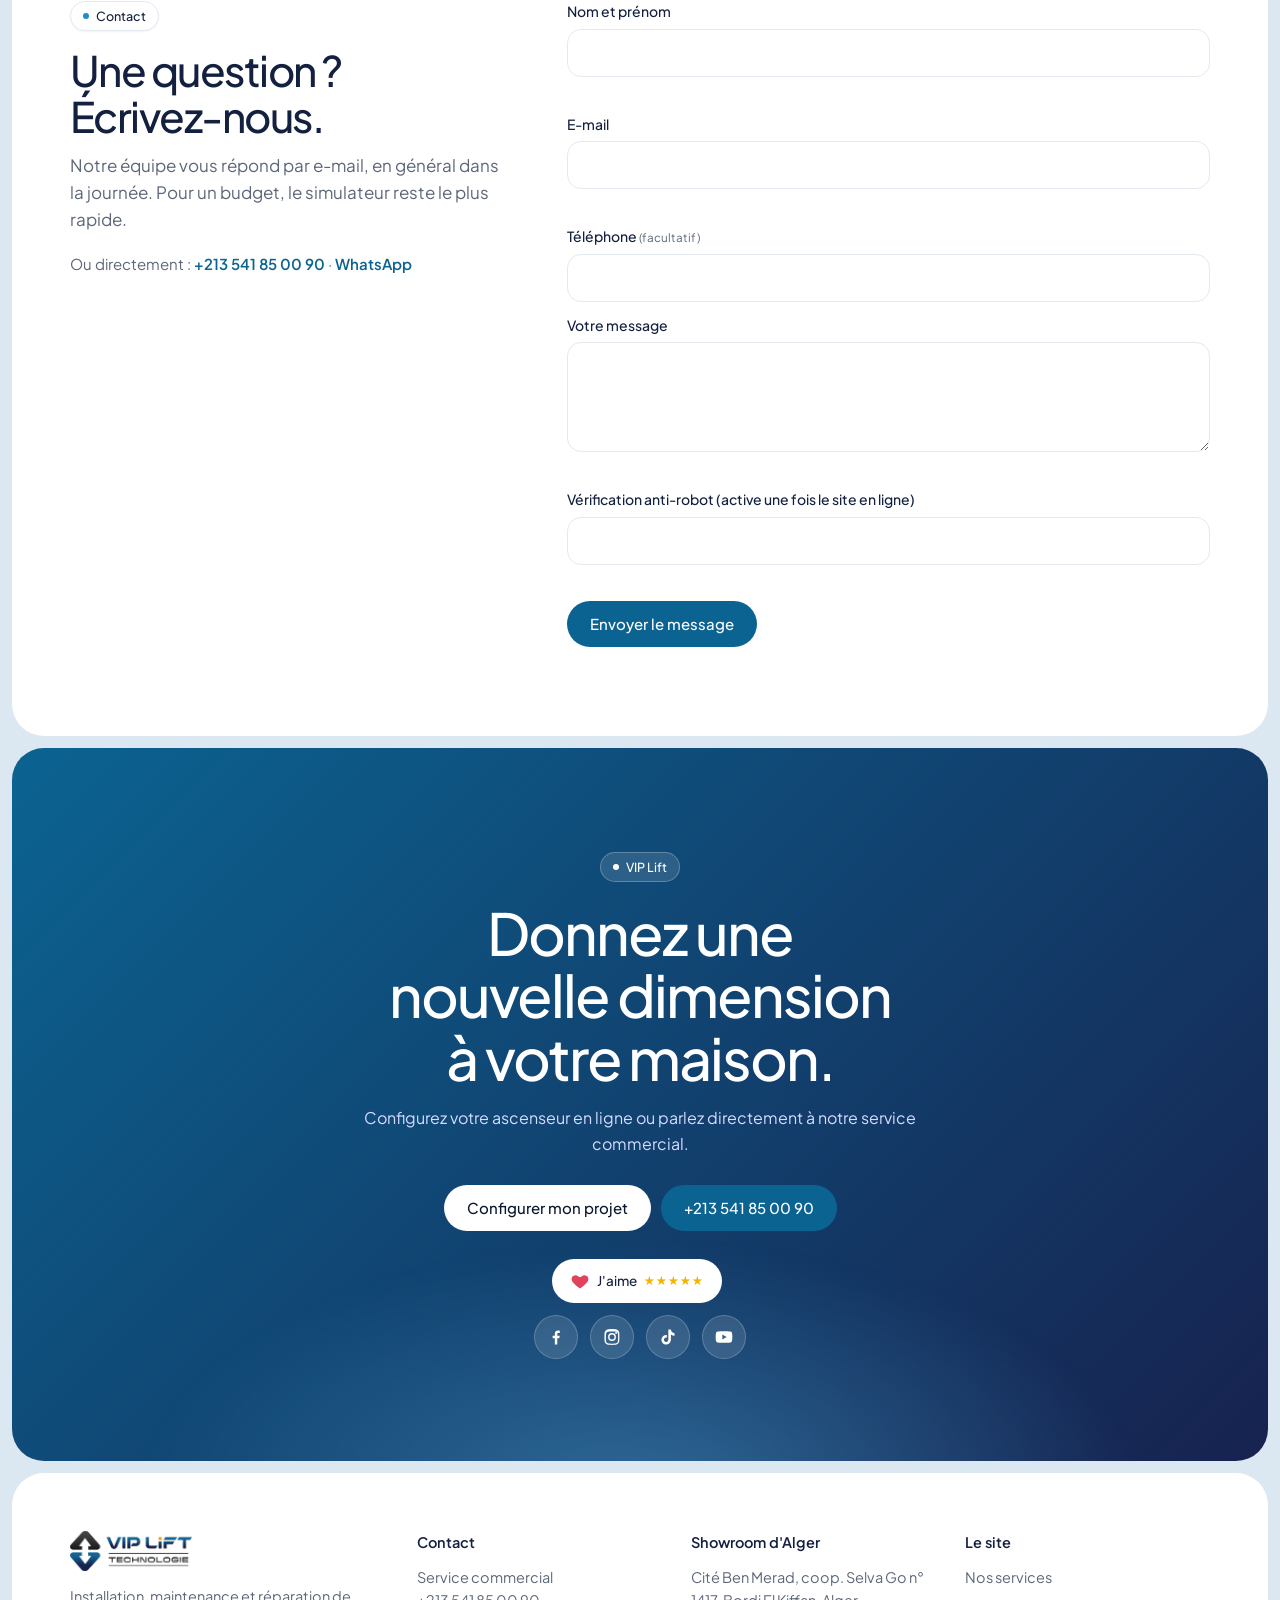
==== commit db3e3e71: "Menu : onglet Blog à côté de la FAQ (ordinateur et mobile), section Blog juste après la FAQ Co-Autho" ====
--- a/mise-en-ligne/index.html
+++ b/mise-en-ligne/index.html
@@ -20,7 +20,7 @@
 <link rel="icon" href="img/logo-h.png">
 <link rel="preconnect" href="https://fonts.googleapis.com"><link rel="preconnect" href="https://fonts.gstatic.com" crossorigin>
 <link href="https://fonts.googleapis.com/css2?family=Plus+Jakarta+Sans:wght@400;500;600&display=swap" rel="stylesheet">
-<link rel="stylesheet" href="style.css?v=37">
+<link rel="stylesheet" href="style.css?v=38">
 <script>new MutationObserver(()=>{for(const c of document.querySelectorAll('.stack td:not([data-l])')){let i=0,p=c;while(p=p.previousElementSibling)i+=p.colSpan;c.dataset.l=c.closest('table').rows[0].cells[i]?.textContent||''}}).observe(document,{childList:true,subtree:true})</script>
 </head>
 <body>
@@ -28,7 +28,7 @@
 <header class="nav"><div>
   <a class="logo" href="#accueil" aria-label="VIP Lift Technologie – accueil"><img src="img/logo-h.png" alt="VIP Lift Technologie" width="1024" height="334" decoding="async"></a>
   <nav aria-label="Navigation principale">
-    <a href="#possible">Home Lift</a><a href="#offres">Nos ascenseurs</a><a href="#simulateur">Simulateur</a><a href="#realisations">Réalisations</a><a href="#partenaires">Partenaires</a><a href="#faq">FAQ</a>
+    <a href="#possible">Home Lift</a><a href="#offres">Nos ascenseurs</a><a href="#simulateur">Simulateur</a><a href="#realisations">Réalisations</a><a href="#partenaires">Partenaires</a><a href="#faq">FAQ</a><a href="#blog">Blog</a>
   </nav>
   <a class="tel" href="tel:+213541850090">+213 541 85 00 90</a>
   <a class="btn or" href="#simulateur">Demande de devis</a>
@@ -237,6 +237,19 @@
   </div>
 </section>
 
+<section class="panel" id="blog" data-floor="Blog">
+  <div class="rhead"><div><span class="pill">Conseils</span><h2 style="margin-top:16px">Bien préparer votre projet</h2></div><a class="btn ghost" href="https://vip-lift.com/blog/">Tous les articles</a></div>
+  <div class="posts">
+    <a class="post feat" href="guide-home-lift-conception-villa.html"><img src="img/p-charpente.webp" alt="Home Lift avec gaine autoportante en acier et verre" loading="lazy" width="480" height="642" decoding="async"><div><span class="tagp">Guide pour architectes</span><h3>Intégrer un Home Lift dès la conception d'une villa</h3><p>Trémie, fosse de 10 à 15 cm, dernier niveau à 2,5 m, gaine maçonnée ou vitrée : les points à fixer dans vos plans.</p></div></a>
+    <a class="post" href="prix-home-lift-algerie.html"><img src="img/px-villa.webp" alt="Home Lift vitré dans une villa contemporaine" loading="lazy" width="1186" height="667" decoding="async"><h3>Combien coûte un Home Lift en Algérie ?</h3></a>
+    <a class="post" href="https://vip-lift.com/quelle-place-faut-il-prevoir-pour-un-ascenseur-de-maison-dimensions-et-conseils/"><img src="img/b-place.webp" alt="Dimensions et place à prévoir pour un ascenseur de maison" loading="lazy" width="1024" height="1024" decoding="async"><h3>Quelle place prévoir pour un ascenseur de maison ?</h3></a>
+    <a class="post" href="adapter-maison-30-ans-home-lift.html"><img src="img/b-existante.webp" alt="Home Lift installé dans une maison existante" loading="lazy" width="1024" height="1024" decoding="async"><h3>Adapter sa maison de 30 ans avec un Home Lift</h3></a>
+    <a class="post" href="https://vip-lift.com/combien-de-niveaux-peut-desservir-un-home-lift-dans-une-villa/"><img src="img/b-niveaux.webp" alt="Home Lift desservant plusieurs niveaux d'une villa" loading="lazy" width="1024" height="1024" decoding="async"><h3>Combien de niveaux peut desservir un Home Lift ?</h3></a>
+    <a class="post" href="home-lift-hydraulique-pied-de-gaine.html"><img src="img/b-elec.webp" alt="Home Lift hydraulique silencieux avec machinerie en pied de gaine" loading="lazy" width="1024" height="1024" decoding="async"><h3>L'hydraulique en pied de gaine : silence et sécurité</h3></a>
+    <a class="post" href="https://vip-lift.com/ascenseur-maison-ou-monte-escalier-quelle-solution-choisir-pour-une-villa-en-algerie/"><img src="img/b-monte.webp" alt="Ascenseur de maison ou monte-escalier" loading="lazy" width="1024" height="1024" decoding="async"><h3>Ascenseur maison ou monte-escalier : que choisir ?</h3></a>
+  </div>
+</section>
+
 <section class="panel ctc" id="contact" data-floor="Nous écrire">
   <div><span class="pill">Contact</span><h2 style="margin-top:16px">Une question ? Écrivez-nous.</h2><p class="lead">Notre équipe vous répond par e-mail, en général dans la journée. Pour un budget, le simulateur reste le plus rapide.</p>
     <p class="ctc-alt">Ou directement : <a href="tel:+213541850090">+213 541 85 00 90</a> · <a href="https://wa.me/213541850090" target="_blank" rel="noopener">WhatsApp</a></p></div>
@@ -251,19 +264,6 @@
     <p class="cf-st" id="cf_st" role="status"></p>
   </form>
 </section>
-<section class="panel" id="blog" data-floor="Conseils">
-  <div class="rhead"><div><span class="pill">Conseils</span><h2 style="margin-top:16px">Bien préparer votre projet</h2></div><a class="btn ghost" href="https://vip-lift.com/blog/">Tous les articles</a></div>
-  <div class="posts">
-    <a class="post feat" href="guide-home-lift-conception-villa.html"><img src="img/p-charpente.webp" alt="Home Lift avec gaine autoportante en acier et verre" loading="lazy" width="480" height="642" decoding="async"><div><span class="tagp">Guide pour architectes</span><h3>Intégrer un Home Lift dès la conception d'une villa</h3><p>Trémie, fosse de 10 à 15 cm, dernier niveau à 2,5 m, gaine maçonnée ou vitrée : les points à fixer dans vos plans.</p></div></a>
-    <a class="post" href="prix-home-lift-algerie.html"><img src="img/px-villa.webp" alt="Home Lift vitré dans une villa contemporaine" loading="lazy" width="1186" height="667" decoding="async"><h3>Combien coûte un Home Lift en Algérie ?</h3></a>
-    <a class="post" href="https://vip-lift.com/quelle-place-faut-il-prevoir-pour-un-ascenseur-de-maison-dimensions-et-conseils/"><img src="img/b-place.webp" alt="Dimensions et place à prévoir pour un ascenseur de maison" loading="lazy" width="1024" height="1024" decoding="async"><h3>Quelle place prévoir pour un ascenseur de maison ?</h3></a>
-    <a class="post" href="adapter-maison-30-ans-home-lift.html"><img src="img/b-existante.webp" alt="Home Lift installé dans une maison existante" loading="lazy" width="1024" height="1024" decoding="async"><h3>Adapter sa maison de 30 ans avec un Home Lift</h3></a>
-    <a class="post" href="https://vip-lift.com/combien-de-niveaux-peut-desservir-un-home-lift-dans-une-villa/"><img src="img/b-niveaux.webp" alt="Home Lift desservant plusieurs niveaux d'une villa" loading="lazy" width="1024" height="1024" decoding="async"><h3>Combien de niveaux peut desservir un Home Lift ?</h3></a>
-    <a class="post" href="home-lift-hydraulique-pied-de-gaine.html"><img src="img/b-elec.webp" alt="Home Lift hydraulique silencieux avec machinerie en pied de gaine" loading="lazy" width="1024" height="1024" decoding="async"><h3>L'hydraulique en pied de gaine : silence et sécurité</h3></a>
-    <a class="post" href="https://vip-lift.com/ascenseur-maison-ou-monte-escalier-quelle-solution-choisir-pour-une-villa-en-algerie/"><img src="img/b-monte.webp" alt="Ascenseur de maison ou monte-escalier" loading="lazy" width="1024" height="1024" decoding="async"><h3>Ascenseur maison ou monte-escalier : que choisir ?</h3></a>
-  </div>
-</section>
-
 <section class="panel cta" data-floor="Contact">
   <span class="pill">VIP Lift</span>
   <h2>Donnez une nouvelle dimension à votre maison.</h2>
@@ -323,7 +323,7 @@
   <div class="msh-bg" data-close></div>
   <nav class="msh" aria-label="Menu du site">
     <div class="msh-hd"><b>Choisissez votre étage</b><button type="button" class="msh-x" data-close aria-label="Fermer le menu"><svg viewBox="0 0 24 24" aria-hidden="true"><path d="M6 6l12 12M18 6 6 18"/></svg></button></div>
-    <div class="msh-l"><a href="#accueil" data-go="accueil"><b>0</b><span>Accueil</span></a><a href="#possible" data-go="possible"><b>1</b><span>C'est possible</span></a><a href="#services" data-go="services"><b>2</b><span>Pourquoi VIP Lift</span></a><a href="#offres" data-go="offres"><b>3</b><span>Nos ascenseurs</span></a><a href="#simulateur" data-go="simulateur"><b>4</b><span>Simulateur et budget</span></a><a href="#renovation" data-go="renovation"><b>5</b><span>Maison existante</span></a><a href="#realisations" data-go="realisations"><b>6</b><span>Réalisations</span></a><a href="#comparatif" data-go="comparatif"><b>7</b><span>Home Lift ou standard</span></a><a href="#garanties" data-go="garanties"><b>8</b><span>Sécurité et SAV</span></a><a href="#finitions" data-go="finitions"><b>9</b><span>Finitions</span></a><a href="#partenaires" data-go="partenaires"><b>10</b><span>Partenaires</span></a><a href="#faq" data-go="faq"><b>11</b><span>Questions fréquentes</span></a><a href="#contact" data-go="contact"><b>12</b><span>Nous écrire</span></a><a href="#blog" data-go="blog"><b>13</b><span>Conseils et guides</span></a></div>
+    <div class="msh-l"><a href="#accueil" data-go="accueil"><b>0</b><span>Accueil</span></a><a href="#possible" data-go="possible"><b>1</b><span>C'est possible</span></a><a href="#services" data-go="services"><b>2</b><span>Pourquoi VIP Lift</span></a><a href="#offres" data-go="offres"><b>3</b><span>Nos ascenseurs</span></a><a href="#simulateur" data-go="simulateur"><b>4</b><span>Simulateur et budget</span></a><a href="#renovation" data-go="renovation"><b>5</b><span>Maison existante</span></a><a href="#realisations" data-go="realisations"><b>6</b><span>Réalisations</span></a><a href="#comparatif" data-go="comparatif"><b>7</b><span>Home Lift ou standard</span></a><a href="#garanties" data-go="garanties"><b>8</b><span>Sécurité et SAV</span></a><a href="#finitions" data-go="finitions"><b>9</b><span>Finitions</span></a><a href="#partenaires" data-go="partenaires"><b>10</b><span>Partenaires</span></a><a href="#faq" data-go="faq"><b>11</b><span>Questions fréquentes</span></a><a href="#blog" data-go="blog"><b>12</b><span>Blog et conseils</span></a><a href="#contact" data-go="contact"><b>13</b><span>Nous écrire</span></a></div>
     <a class="btn" href="#simulateur" data-go="simulateur" style="width:100%;margin-top:14px">Configurer mon projet</a>
   </nav>
 </div>
--- a/mise-en-ligne/style.css
+++ b/mise-en-ligne/style.css
@@ -36,9 +36,10 @@
 .nav>div{display:flex;align-items:center;gap:16px;background:#ffffffee;backdrop-filter:blur(12px);border-radius:22px;padding:10px 10px 10px 20px;box-shadow:0 10px 30px #0b639122}
 .logo img{height:36px;width:auto}
 .nav nav{display:flex;gap:2px;margin-left:auto;font-size:14px;font-weight:500}
-.nav nav a{text-decoration:none;color:var(--mut);padding:8px 12px;border-radius:99px}.nav nav a:hover{background:var(--soft);color:var(--ink)}
+.nav nav a{white-space:nowrap;text-decoration:none;color:var(--mut);padding:8px 12px;border-radius:99px}.nav nav a:hover{background:var(--soft);color:var(--ink)}
 .tel{font-weight:500;font-size:14px;text-decoration:none;white-space:nowrap}
 @media(max-width:1100px){.nav nav{display:none}.tel{margin-left:auto}}
+@media(max-width:1300px){.nav nav{font-size:13.5px}.nav nav a{padding:8px 8px}}
 @media(max-width:600px){body{padding:0 8px}.tel{display:none}.nav .btn{margin-left:auto;padding:0 16px;min-height:42px;font-size:14px}.logo img{height:30px}.panel{border-radius:24px;margin:8px auto}}
 /* héro photo */
 .heroimg{padding:0;min-height:clamp(540px,84vh,780px);display:flex;align-items:flex-end;isolation:isolate}
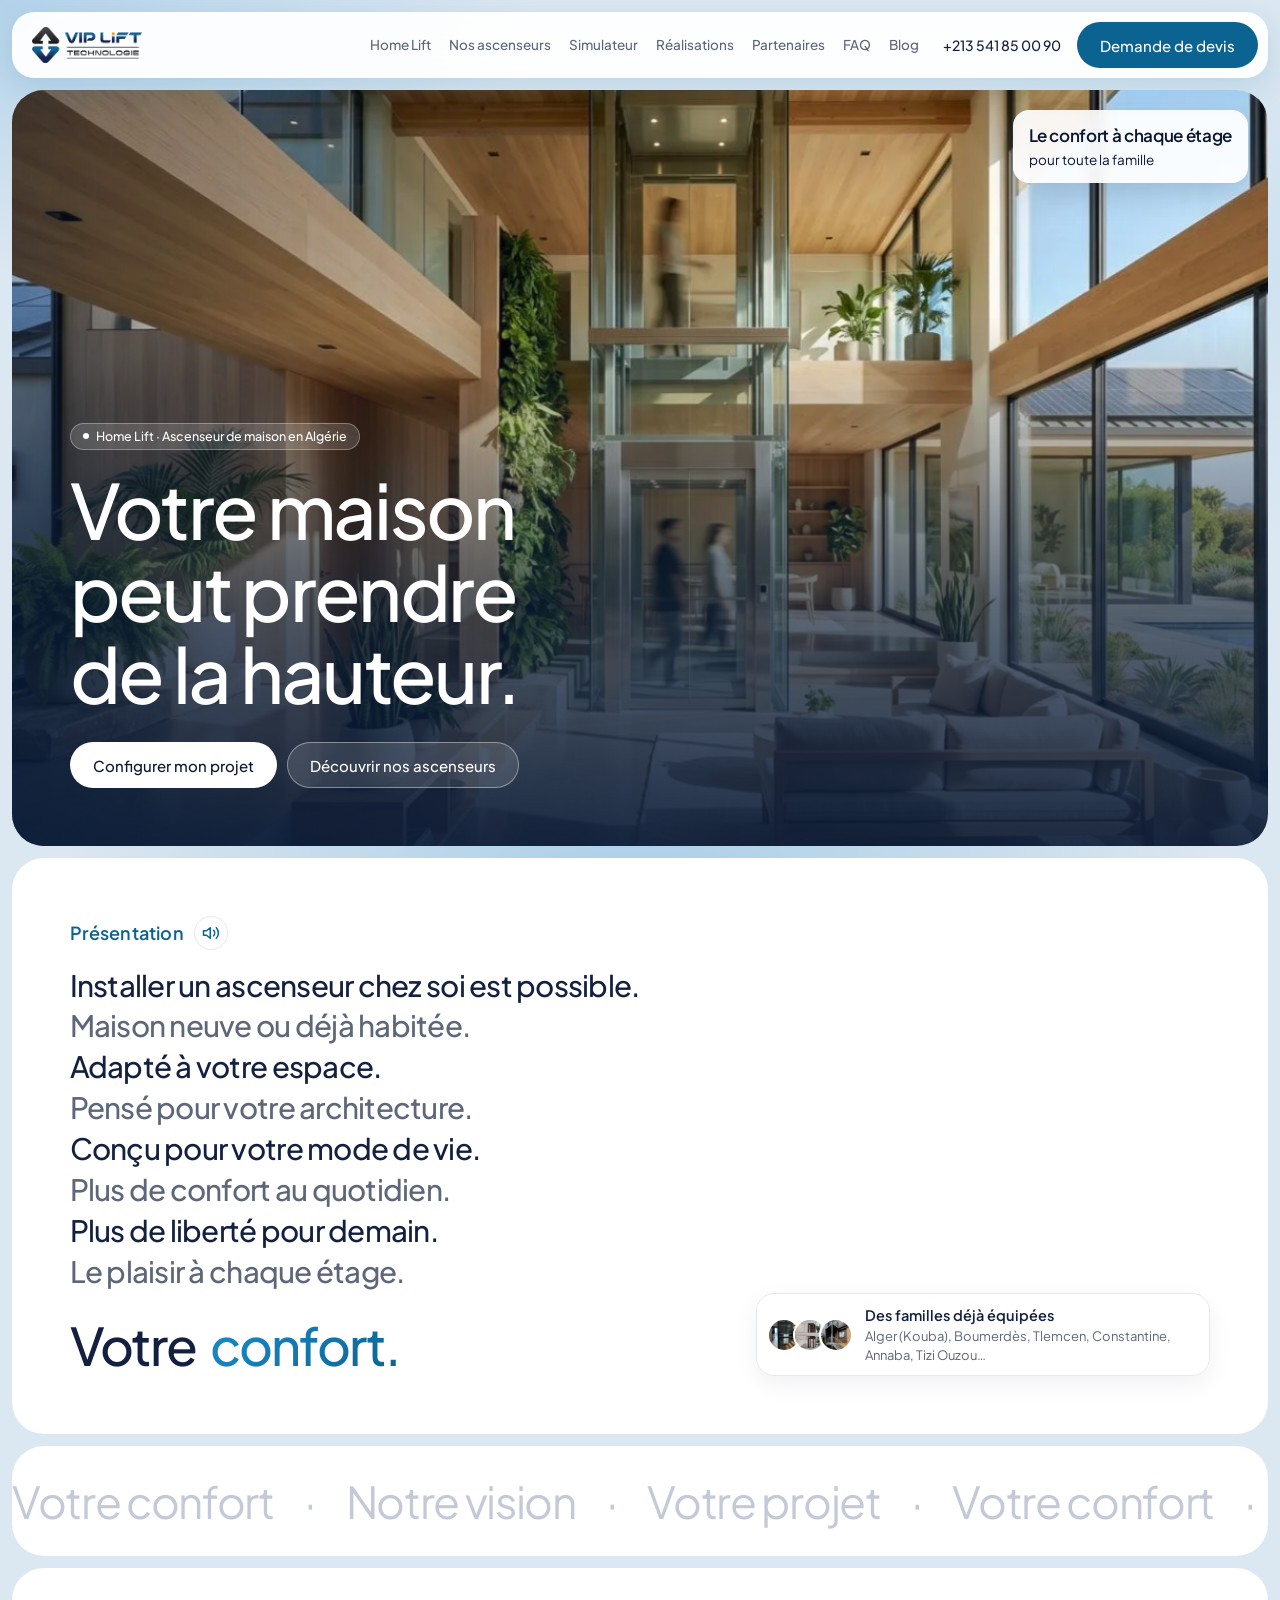
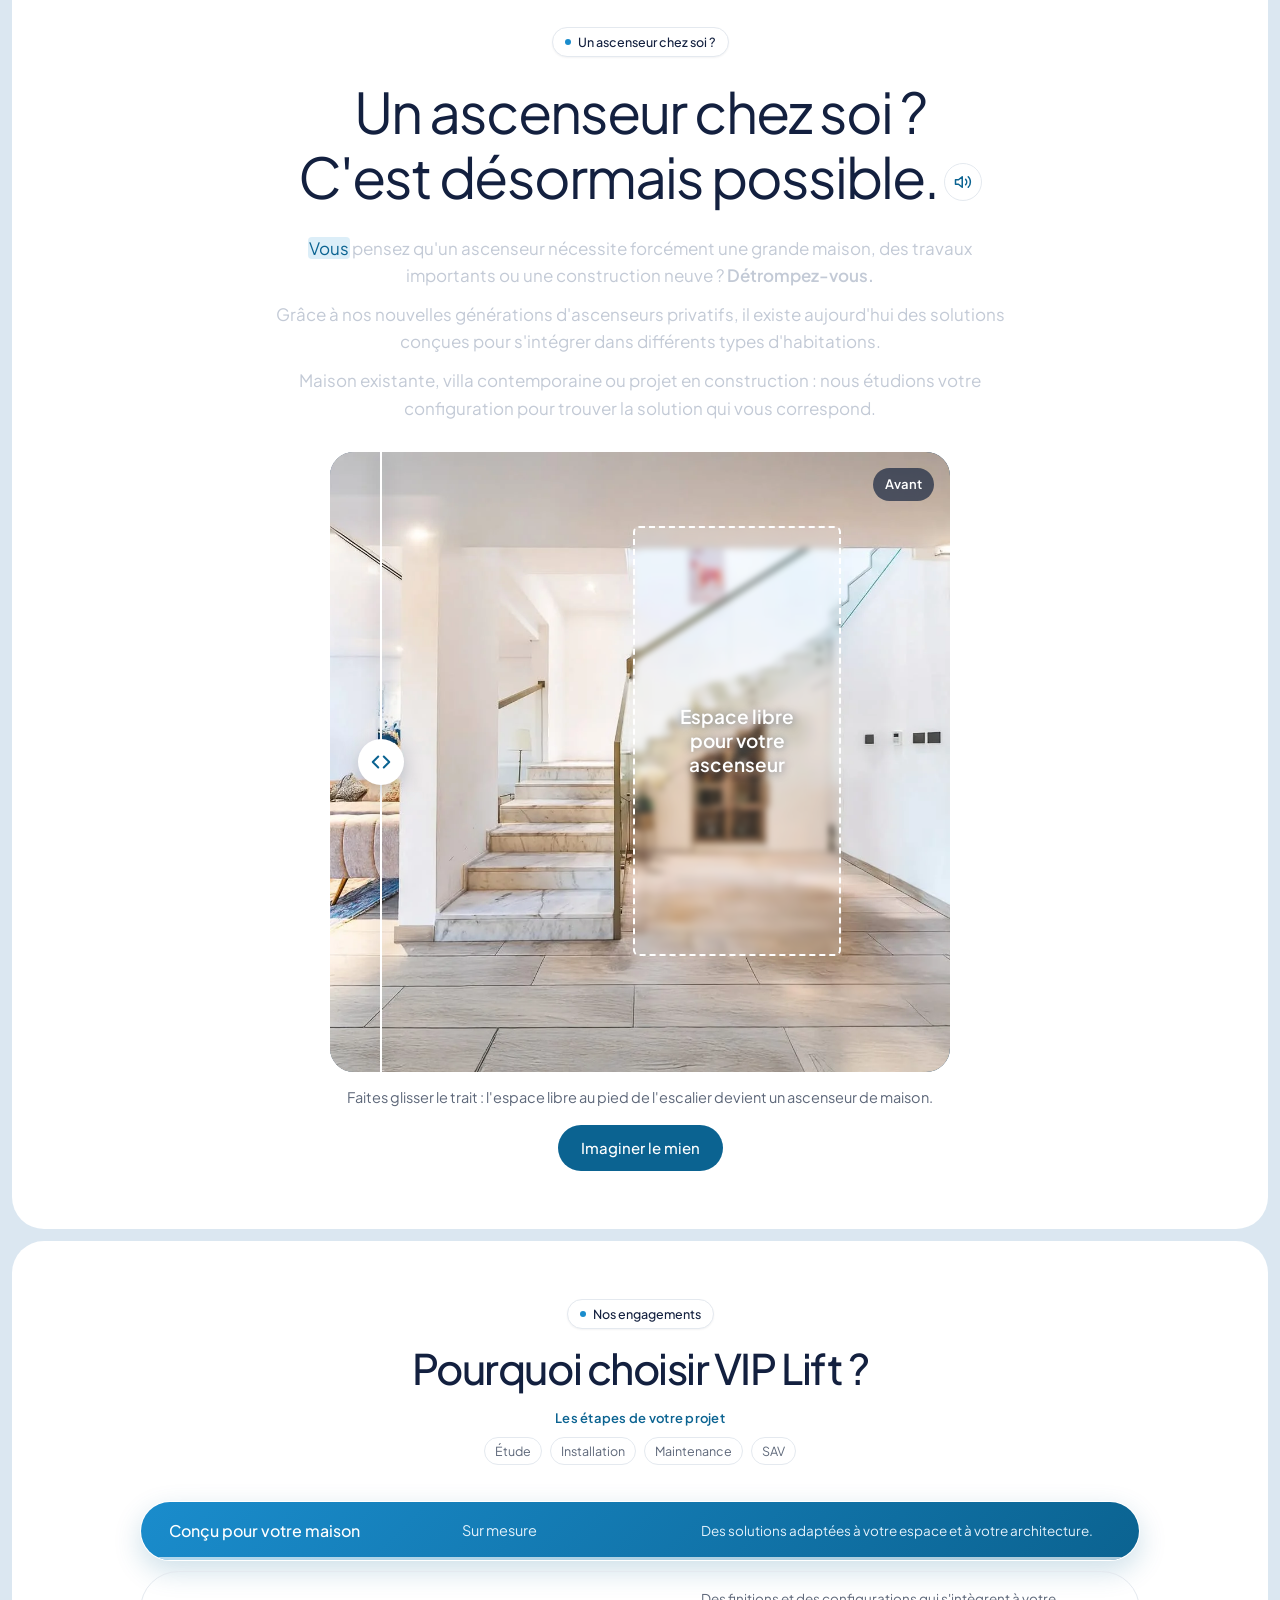
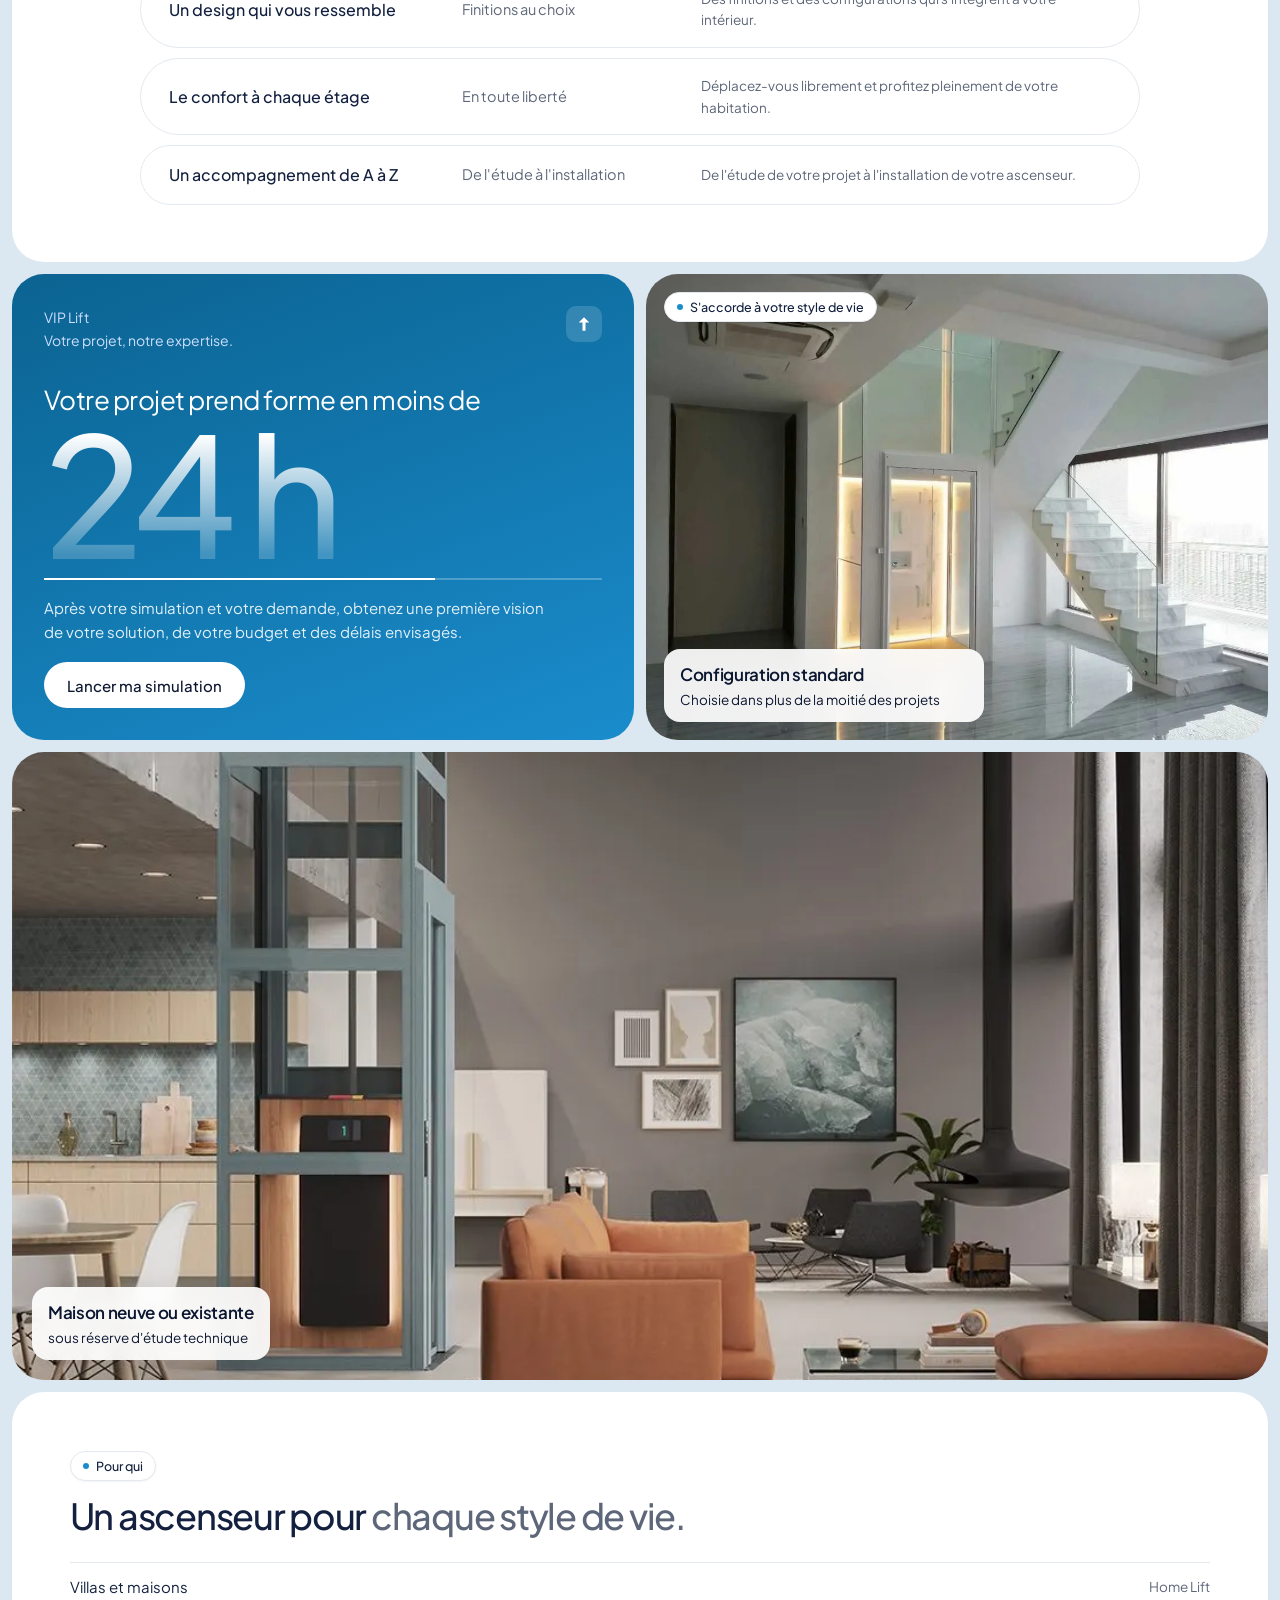
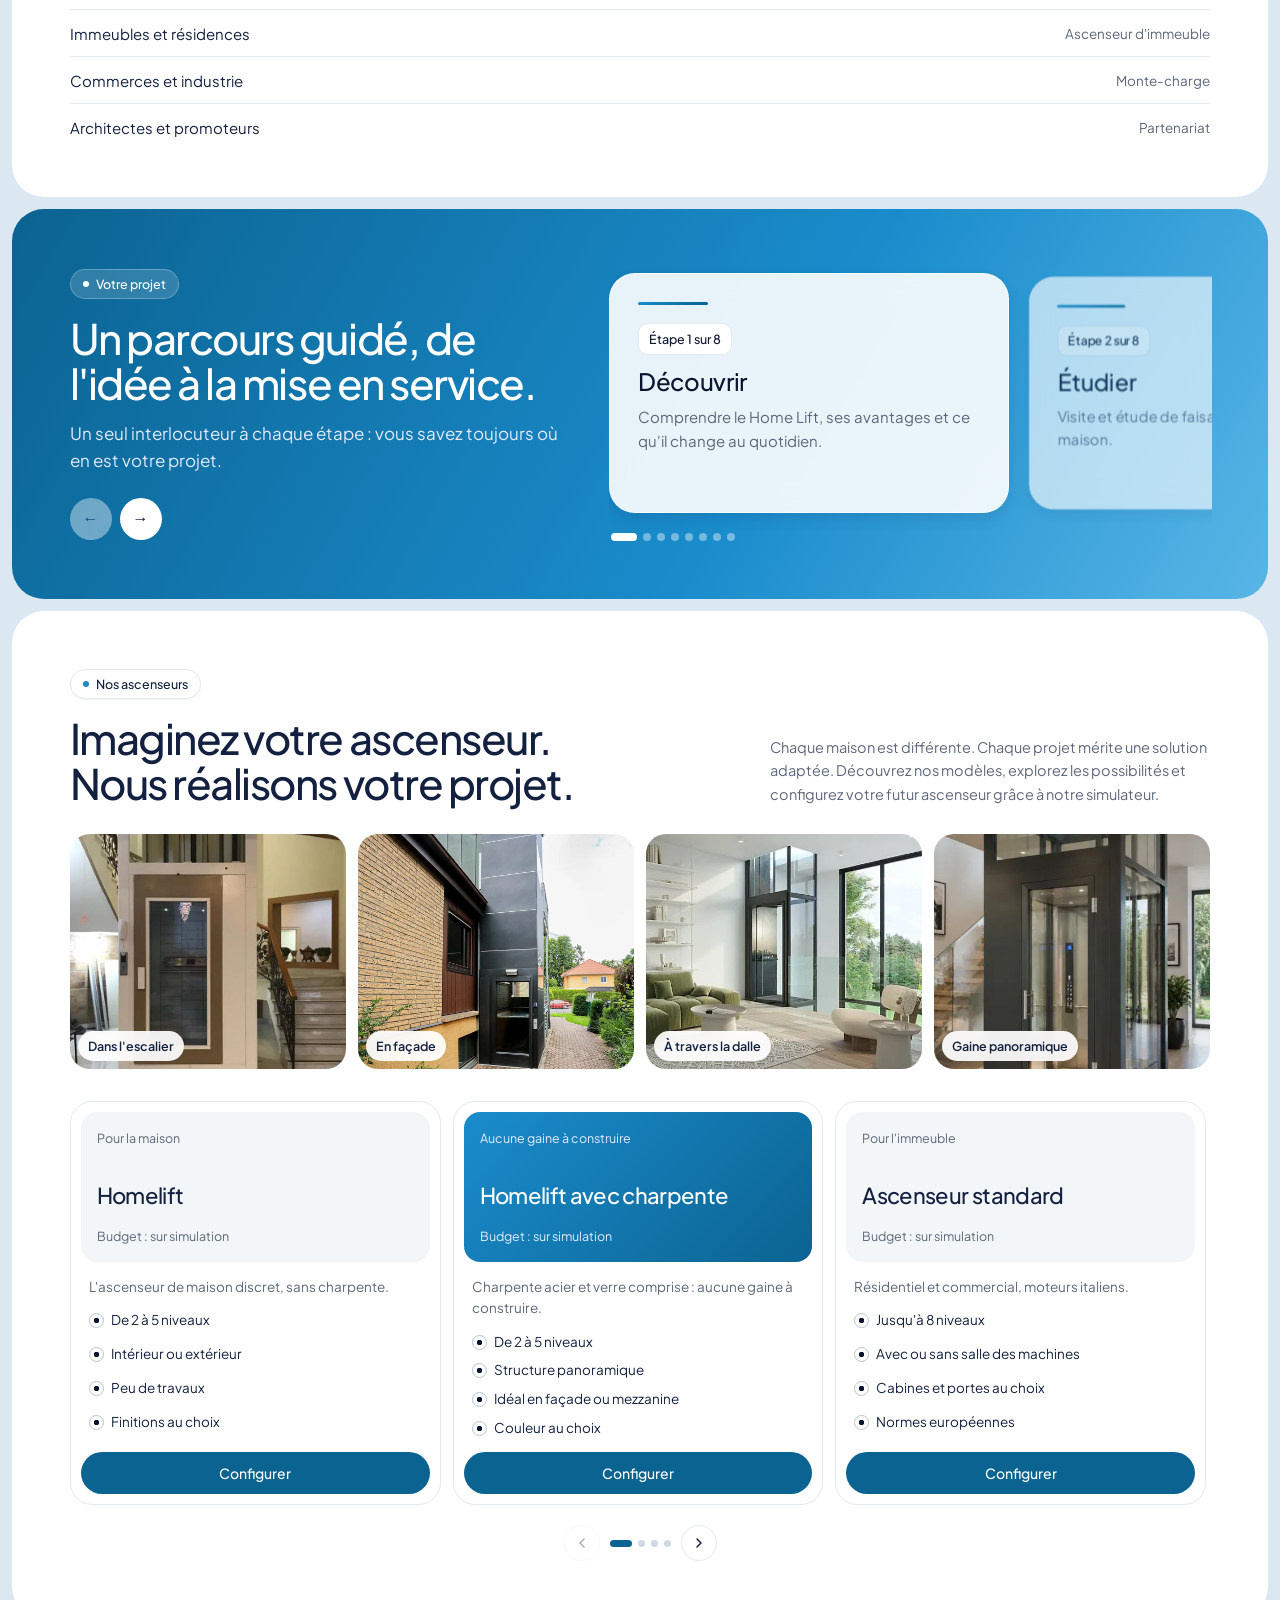
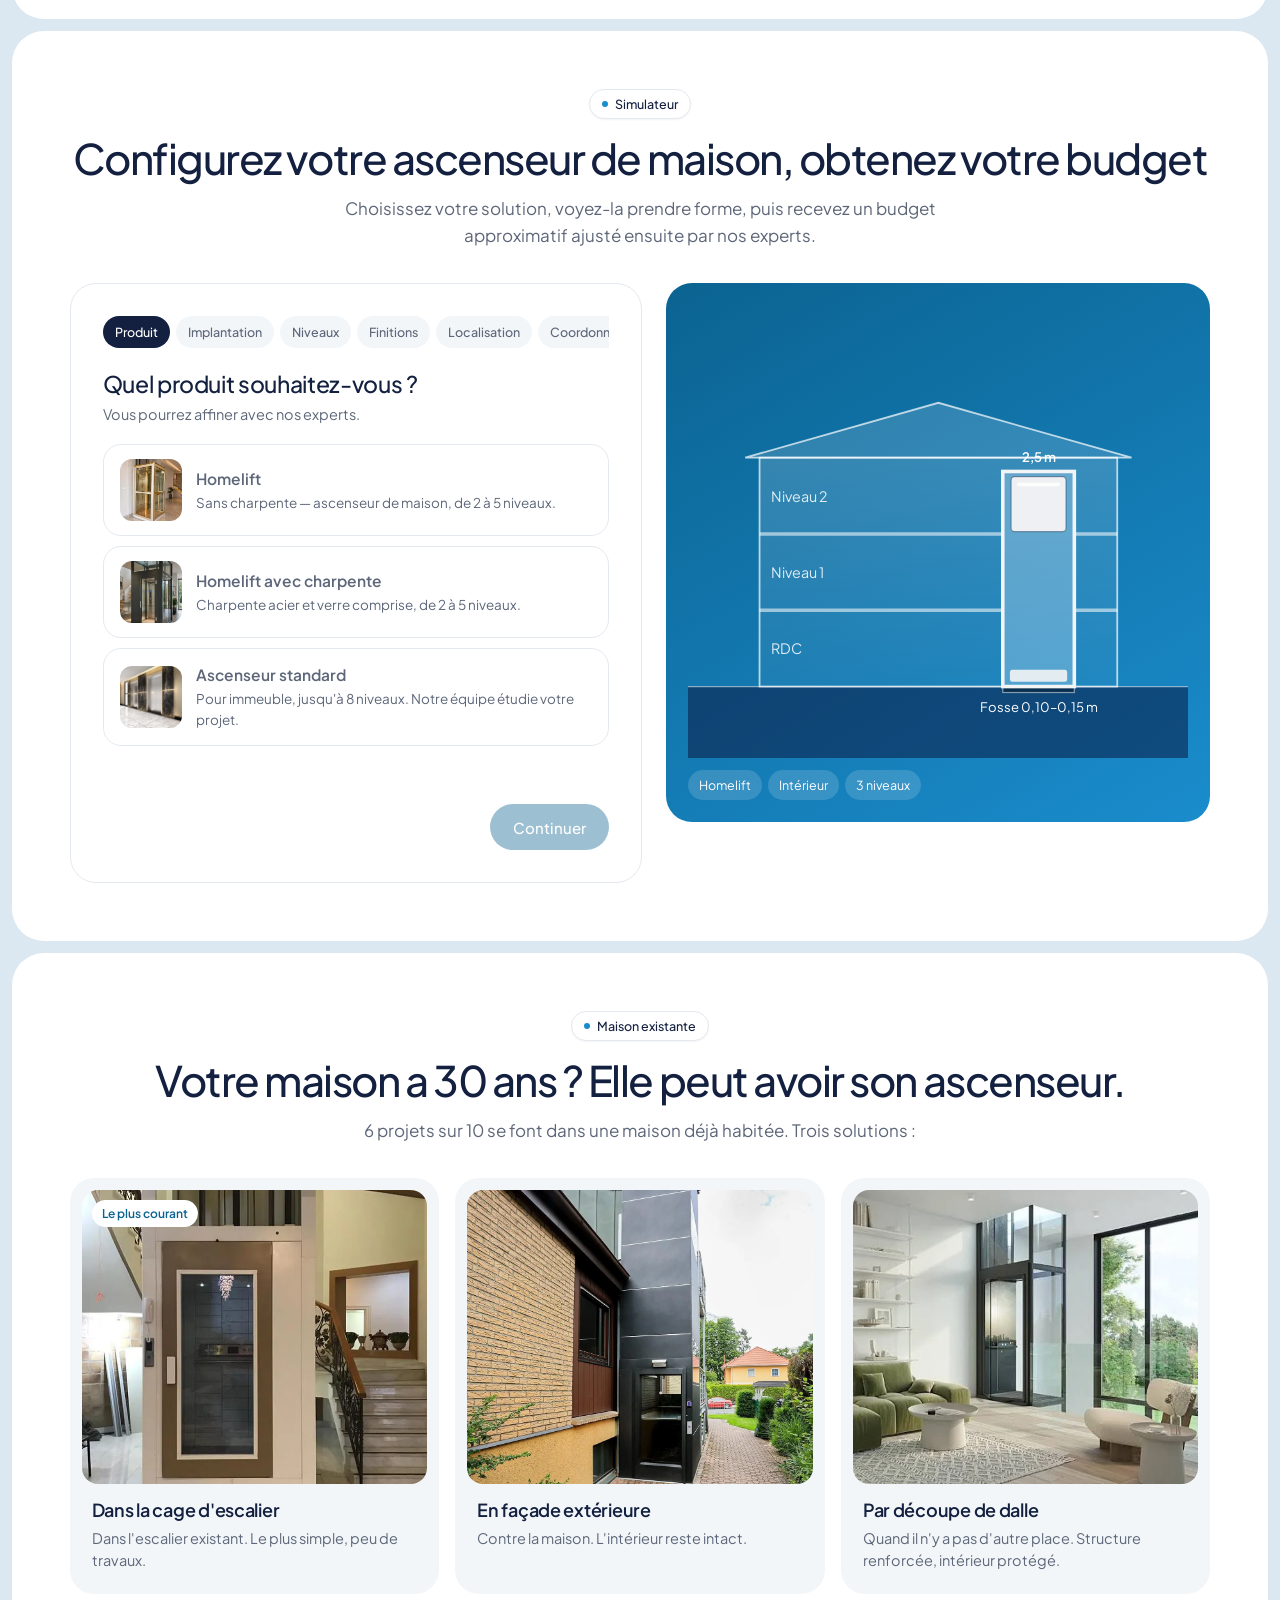
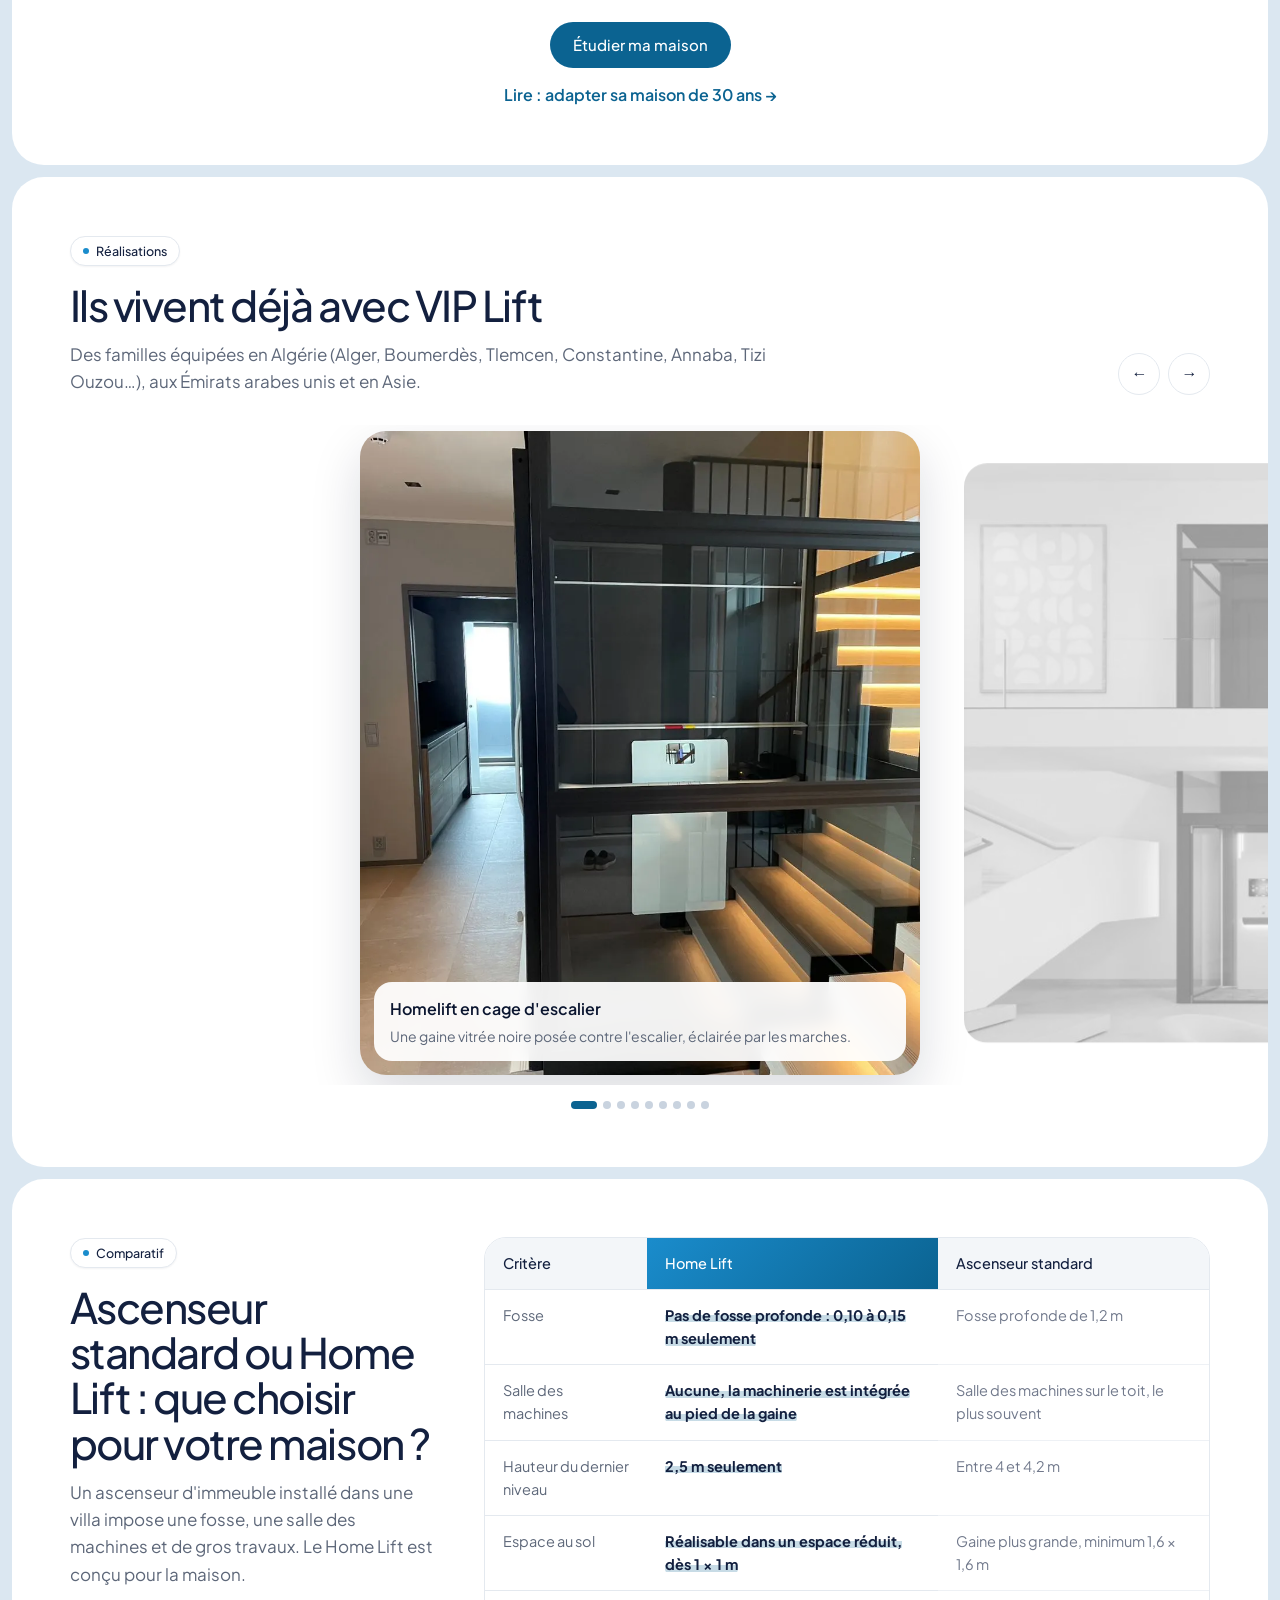
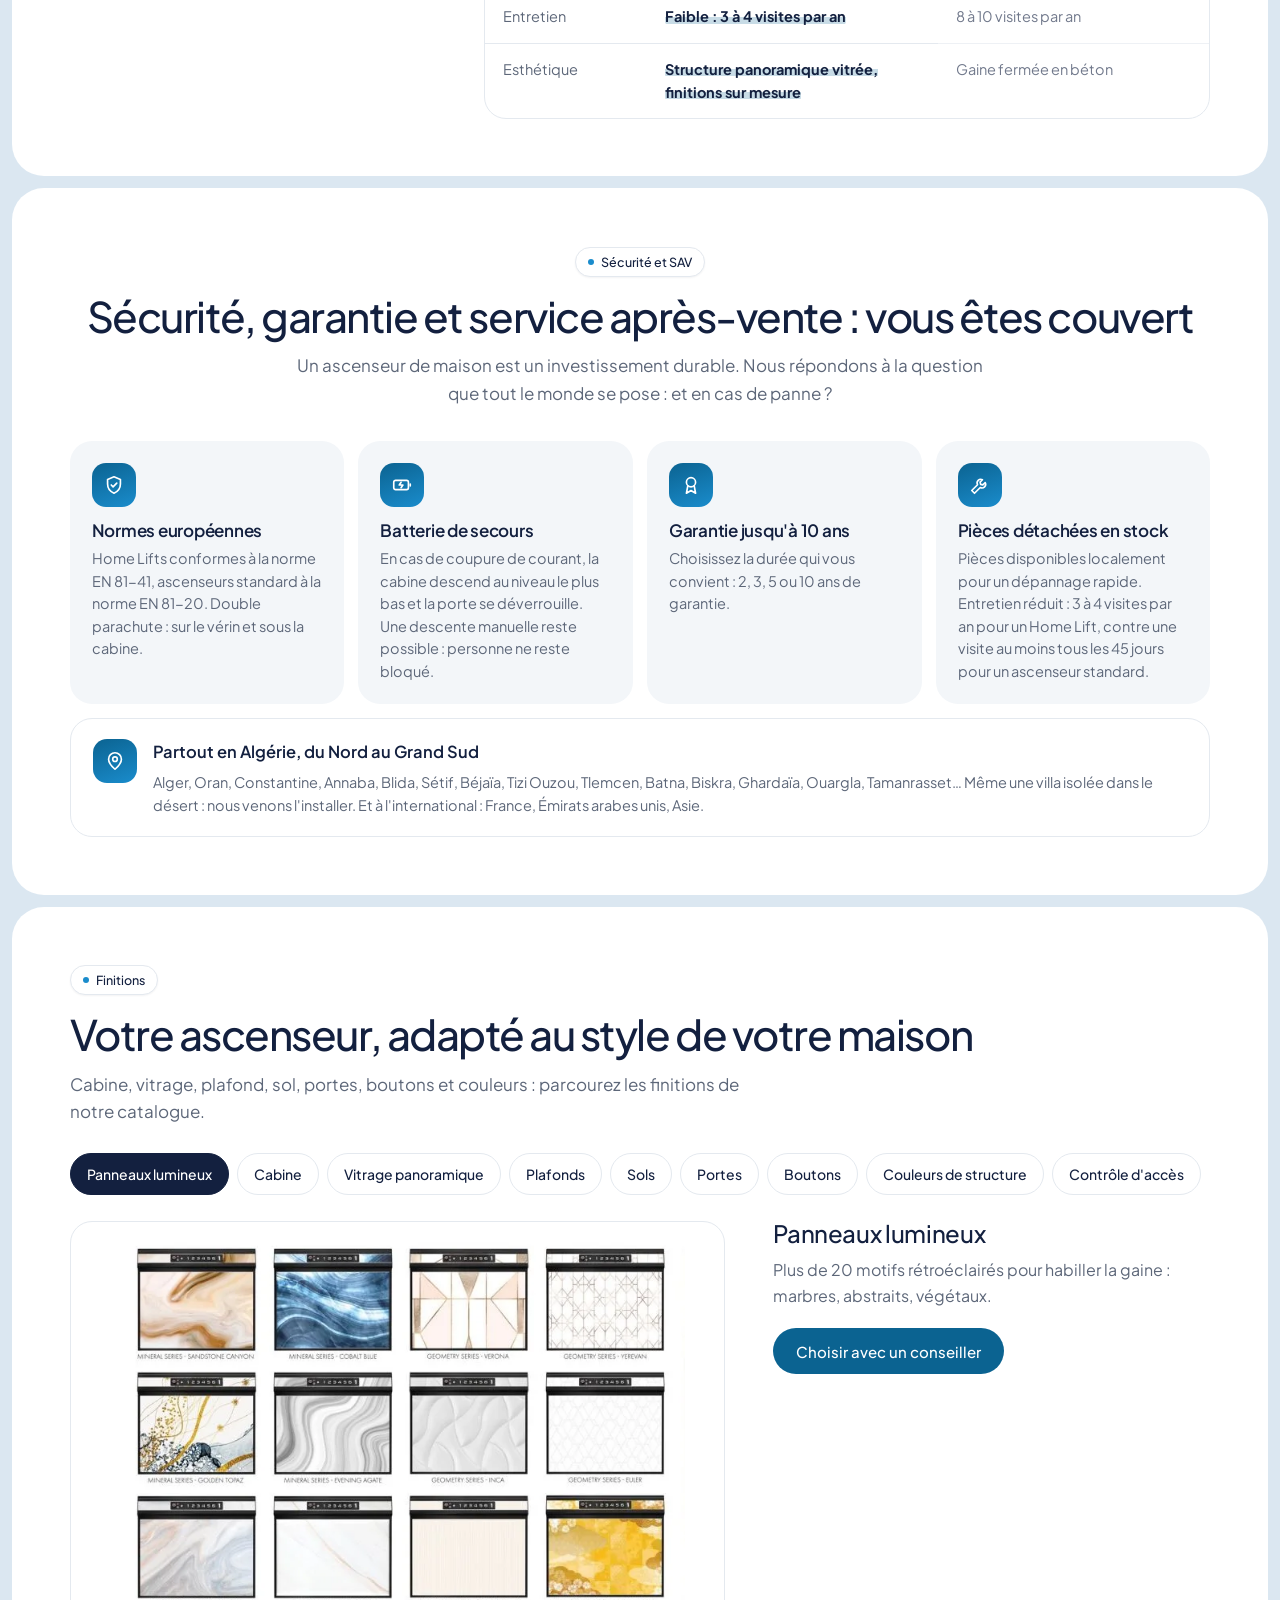
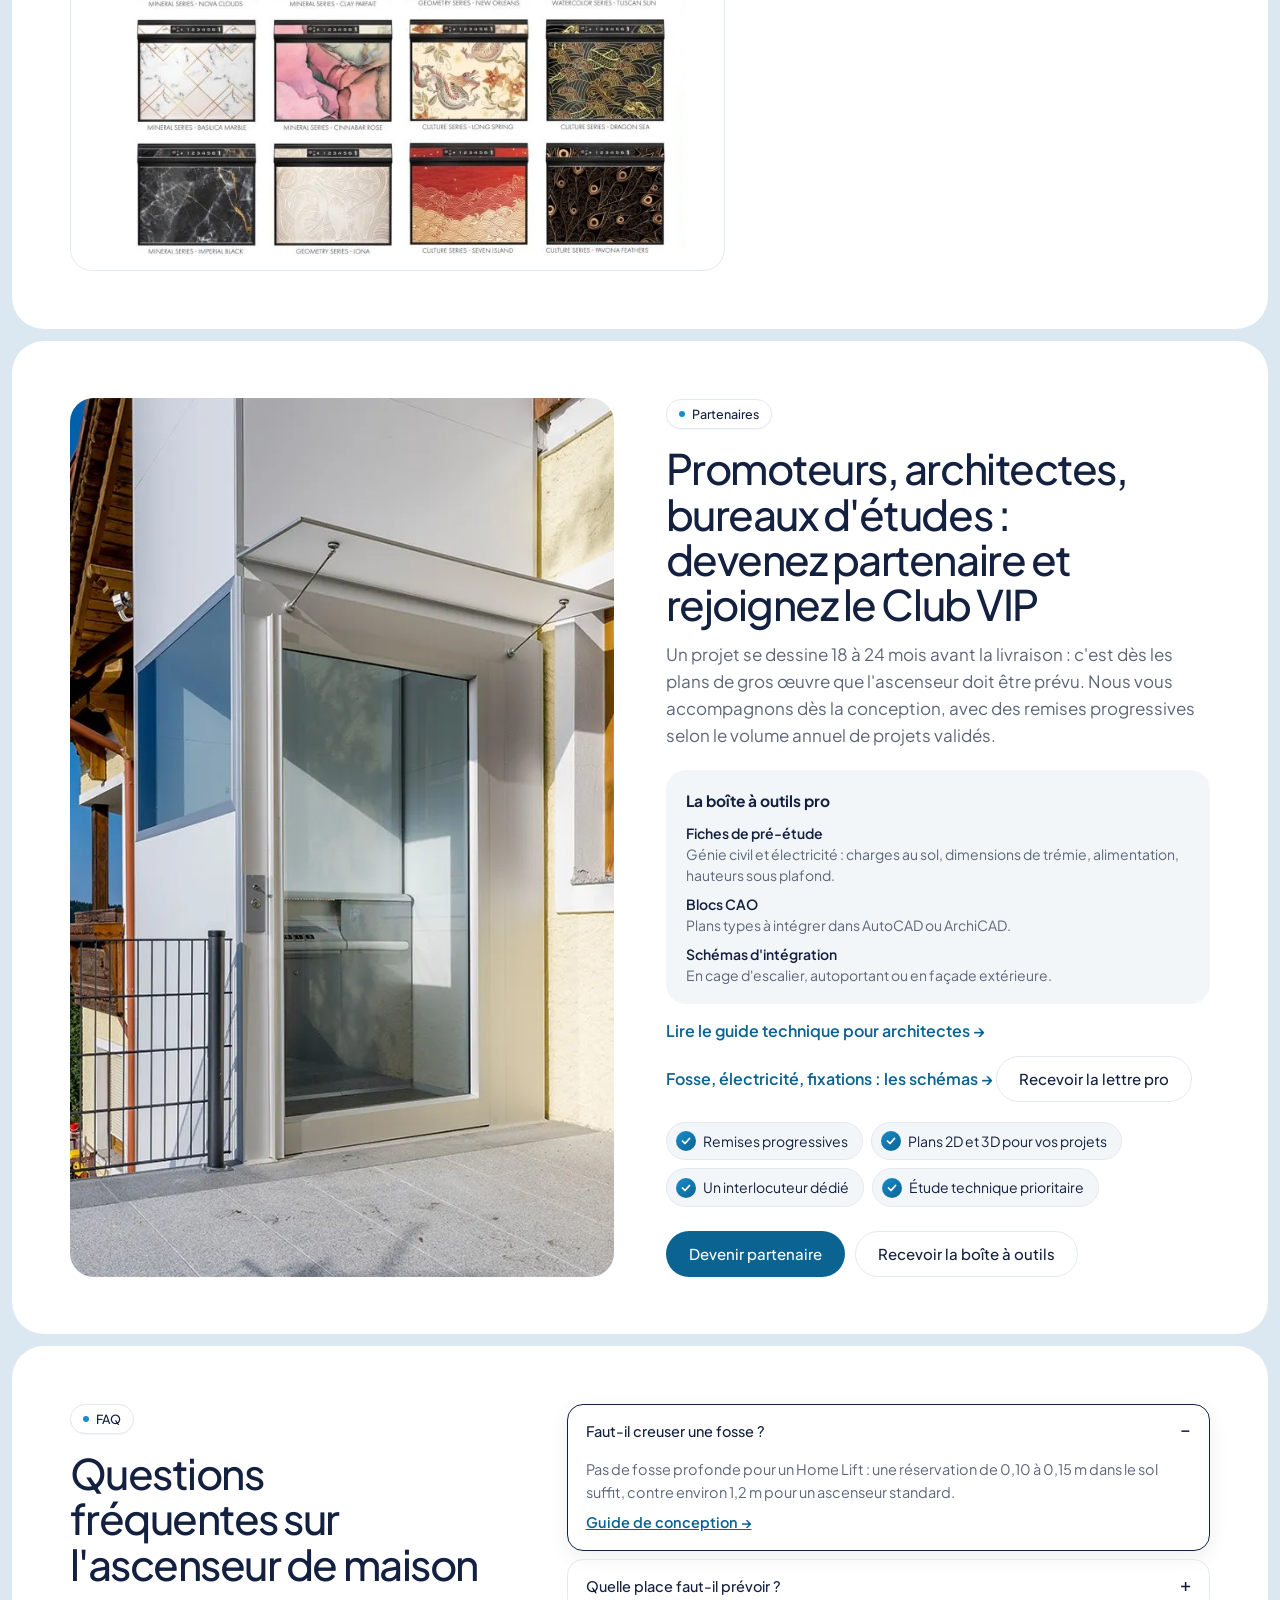
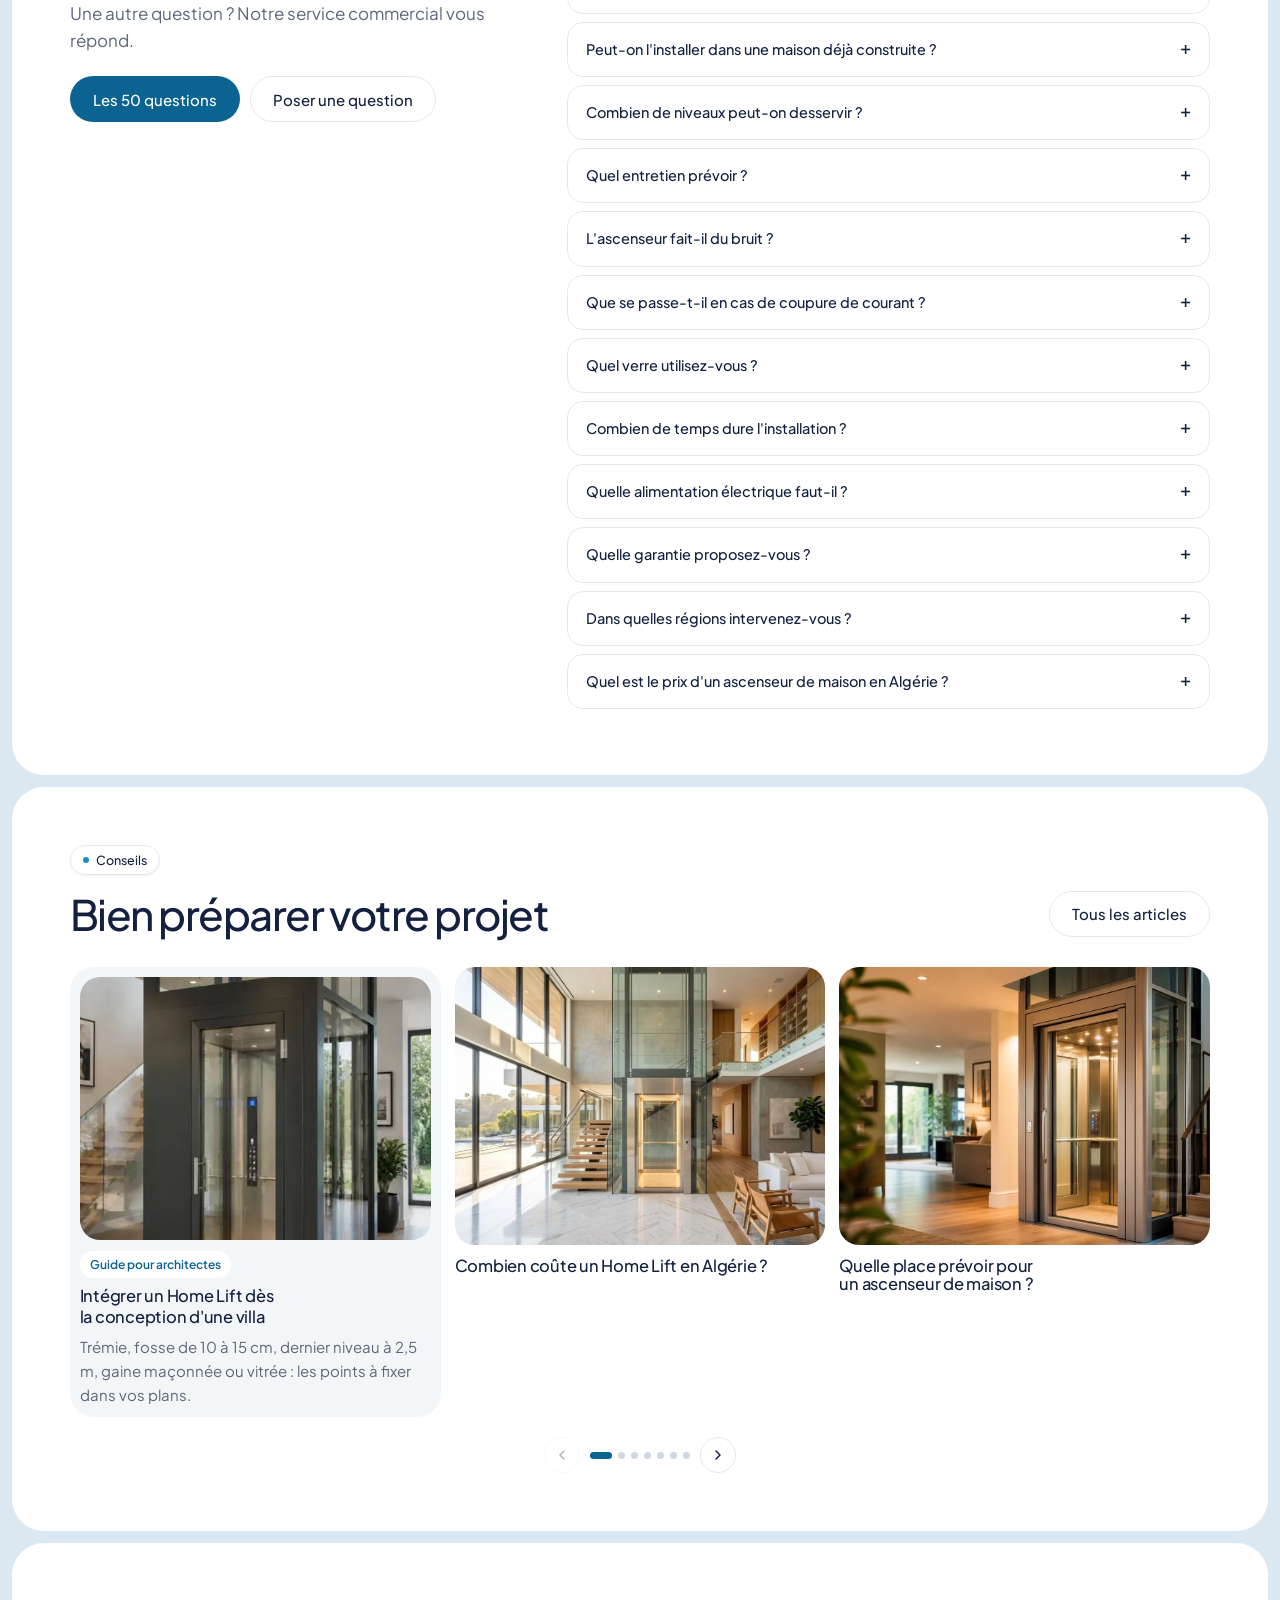
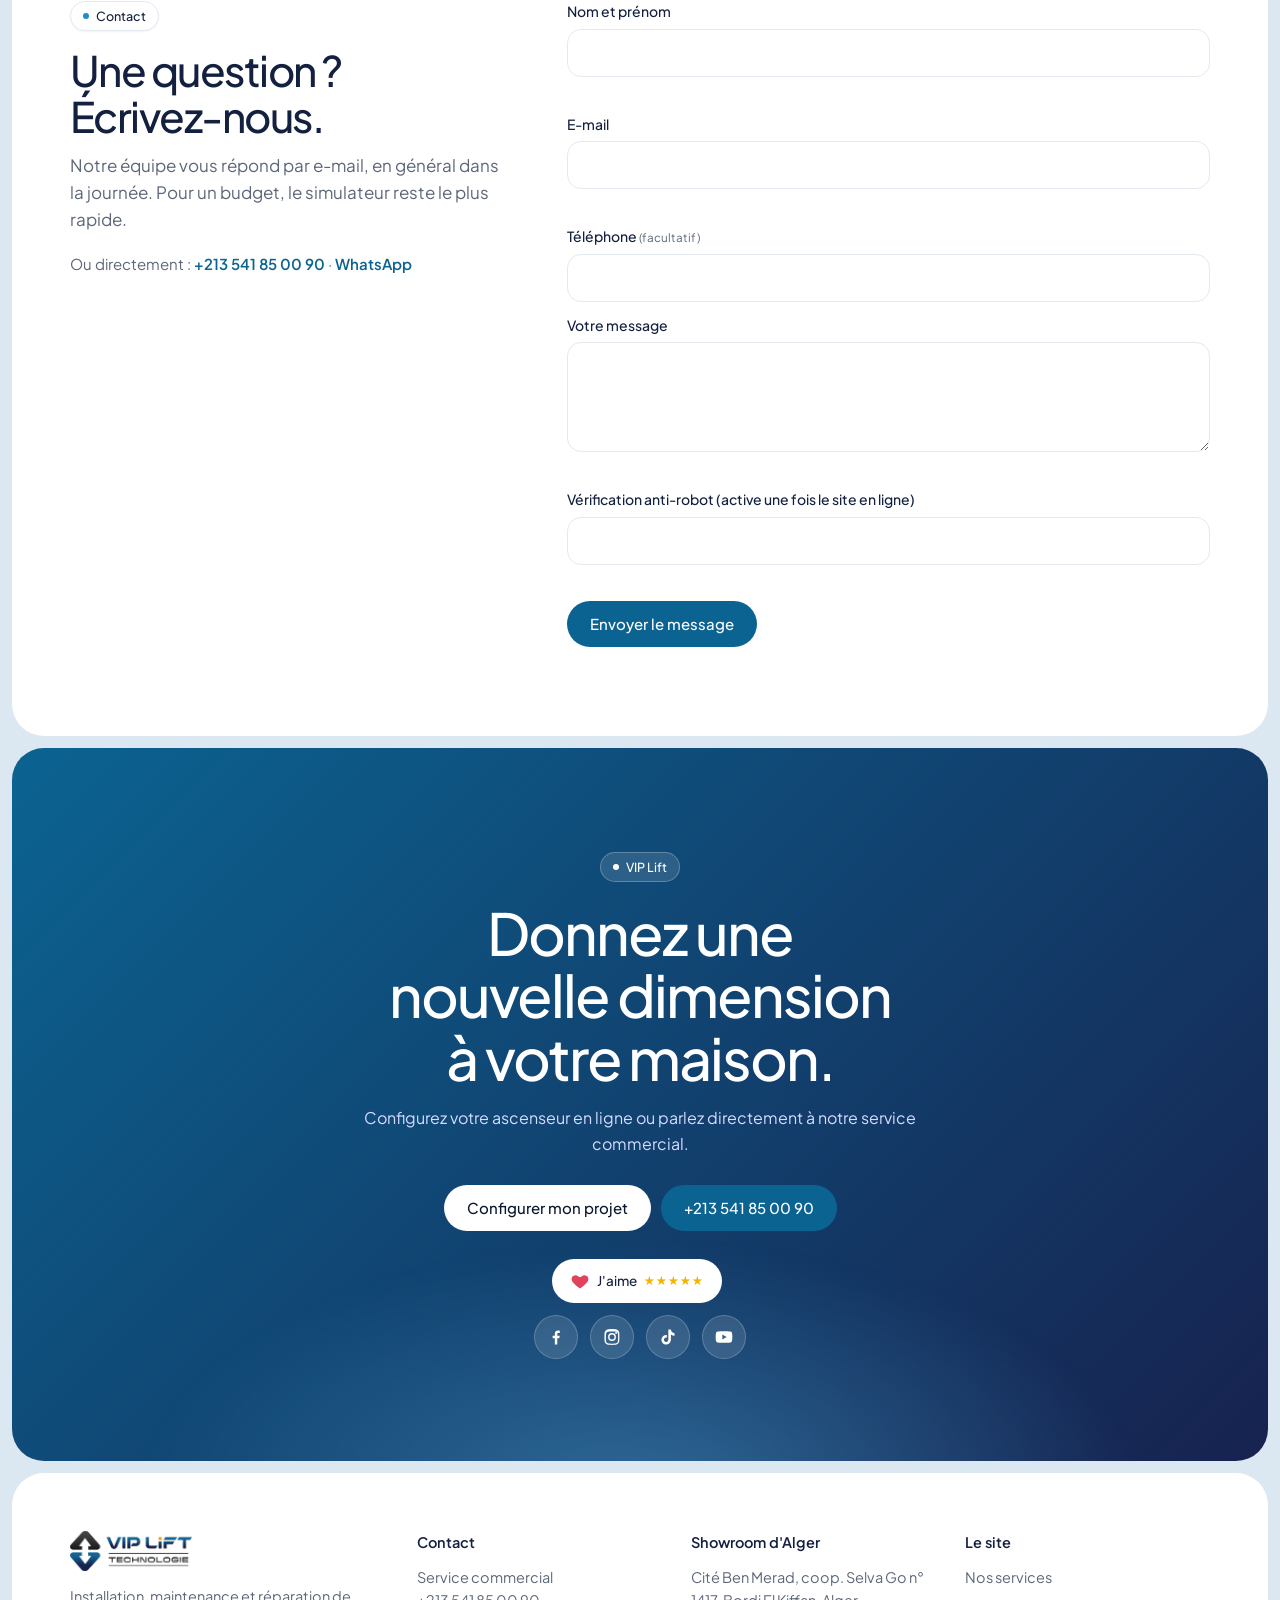
==== commit 3d01dbac: "Icône d'onglet : le symbole VIP Lift seul (favicon 32/192, icône Apple, favicon.ico) Co-Authored-By:" ====
--- a/mise-en-ligne/index.html
+++ b/mise-en-ligne/index.html
@@ -17,7 +17,7 @@
 <meta name="twitter:card" content="summary_large_image">
 <link rel="preload" as="image" href="img/accueil.webp" fetchpriority="high">
 <script type="application/ld+json">[{"@context": "https://schema.org", "@type": "HomeAndConstructionBusiness", "@id": "https://vip-lift.com/#entreprise", "name": "VIP Lift Technologie", "description": "Fourniture, installation et maintenance de Home Lifts (ascenseurs de maison), d'ascenseurs d'immeuble et de monte-charges en Algérie.", "url": "https://vip-lift.com/", "logo": "https://vip-lift.com/img/logo-h.png", "image": "https://vip-lift.com/img/accueil.webp", "telephone": "+213541850090", "email": "contact@vip-lift.com", "address": {"@type": "PostalAddress", "streetAddress": "Cité Ben Merad, coopérative Selva Go n° 1417", "addressLocality": "Bordj El Kiffan", "addressRegion": "Alger", "addressCountry": "DZ"}, "areaServed": [{"@type": "Country", "name": "Algérie"}, {"@type": "Country", "name": "France"}, {"@type": "Country", "name": "Émirats arabes unis"}], "knowsAbout": ["Home Lift", "Ascenseur de maison", "Ascenseur privatif", "Ascenseur d'immeuble", "Monte-charge"], "openingHoursSpecification": [{"@type": "OpeningHoursSpecification", "dayOfWeek": ["Sunday", "Monday", "Tuesday", "Wednesday", "Thursday"], "opens": "09:00", "closes": "17:00"}], "sameAs": ["https://www.facebook.com/viplifttechnologie/", "https://www.instagram.com/vip.lift.algeria/", "https://www.tiktok.com/@vip.lift"], "hasMap": "https://maps.google.com/?cid=10675957484055196396"}, {"@context": "https://schema.org", "@type": "FAQPage", "mainEntity": [{"@type": "Question", "name": "Faut-il creuser une fosse ?", "acceptedAnswer": {"@type": "Answer", "text": "Pas de fosse profonde pour un Home Lift : une réservation de 0,10 à 0,15 m dans le sol suffit, contre environ 1,2 m pour un ascenseur standard."}}, {"@type": "Question", "name": "Quelle place faut-il prévoir ?", "acceptedAnswer": {"@type": "Answer", "text": "Un Home Lift peut s'installer dans un espace réduit, à partir de 1 × 1 m au sol. Un ascenseur standard demande une gaine d'au moins 1,6 × 1,6 m."}}, {"@type": "Question", "name": "Peut-on l'installer dans une maison déjà construite ?", "acceptedAnswer": {"@type": "Answer", "text": "Oui, sous réserve de faisabilité technique : dans un hall, une cage d'escalier, une trémie de dalle ou à l'extérieur, en façade. La visite technique permet de le confirmer."}}, {"@type": "Question", "name": "Combien de niveaux peut-on desservir ?", "acceptedAnswer": {"@type": "Answer", "text": "De 2 à 5 niveaux pour un Home Lift, avec ou sans charpente. Au-delà, nous proposons un ascenseur standard."}}, {"@type": "Question", "name": "Quel entretien prévoir ?", "acceptedAnswer": {"@type": "Answer", "text": "Un entretien faible : 3 à 4 visites par an pour un Home Lift, contre une visite au moins tous les 45 jours (8 à 10 par an) pour un ascenseur standard. Nos pièces détachées sont en stock localement."}}, {"@type": "Question", "name": "L'ascenseur fait-il du bruit ?", "acceptedAnswer": {"@type": "Answer", "text": "Très peu. Le moteur hydraulique est installé au pied de la gaine, loin des chambres, et ne travaille qu'à la montée : la descente se fait par gravité."}}, {"@type": "Question", "name": "Que se passe-t-il en cas de coupure de courant ?", "acceptedAnswer": {"@type": "Answer", "text": "Une batterie de secours prend le relais : la cabine descend au niveau le plus bas et la porte se déverrouille pour que les personnes puissent sortir. Si la coupure se prolonge, une descente manuelle reste possible."}}, {"@type": "Question", "name": "Quelle garantie proposez-vous ?", "acceptedAnswer": {"@type": "Answer", "text": "Vous choisissez une garantie de 2, 3, 5 ou 10 ans. Nos Home Lifts sont conformes à la norme EN 81-41 et nos ascenseurs standard à la norme EN 81-20."}}, {"@type": "Question", "name": "Dans quelles régions intervenez-vous ?", "acceptedAnswer": {"@type": "Answer", "text": "Partout, sans limite géographique : dans toute l'Algérie, y compris le Grand Sud, en France et à l'international (Émirats arabes unis, Asie)."}}, {"@type": "Question", "name": "Quel est le prix d'un ascenseur de maison en Algérie ?", "acceptedAnswer": {"@type": "Answer", "text": "Le budget dépend du produit, du nombre de niveaux, de l'emplacement et de votre wilaya. Le simulateur vous donne un budget approximatif, confirmé ensuite par nos experts."}}, {"@type": "Question", "name": "Quel verre utilisez-vous ?", "acceptedAnswer": {"@type": "Answer", "text": "Uniquement du verre feuilleté de sécurité : s'il est choqué, il se fissure mais reste en place, et rien ne passe au travers."}}, {"@type": "Question", "name": "Combien de temps dure l'installation ?", "acceptedAnswer": {"@type": "Answer", "text": "Le montage sur site prend en moyenne 7 à 12 jours, une fois la fosse et l'alimentation électrique prêtes."}}, {"@type": "Question", "name": "Quelle alimentation électrique faut-il ?", "acceptedAnswer": {"@type": "Answer", "text": "Du 220 V monophasé ou du 380 V triphasé, pour 2,9 kW jusqu'à 400 kg, avec un disjoncteur dédié à l'ascenseur."}}]}]</script>
-<link rel="icon" href="img/logo-h.png">
+<link rel="icon" type="image/png" sizes="32x32" href="img/favicon-32.png"><link rel="icon" type="image/png" sizes="192x192" href="img/favicon-192.png"><link rel="apple-touch-icon" href="img/apple-touch-icon.png">
 <link rel="preconnect" href="https://fonts.googleapis.com"><link rel="preconnect" href="https://fonts.gstatic.com" crossorigin>
 <link href="https://fonts.googleapis.com/css2?family=Plus+Jakarta+Sans:wght@400;500;600&display=swap" rel="stylesheet">
 <link rel="stylesheet" href="style.css?v=38">
